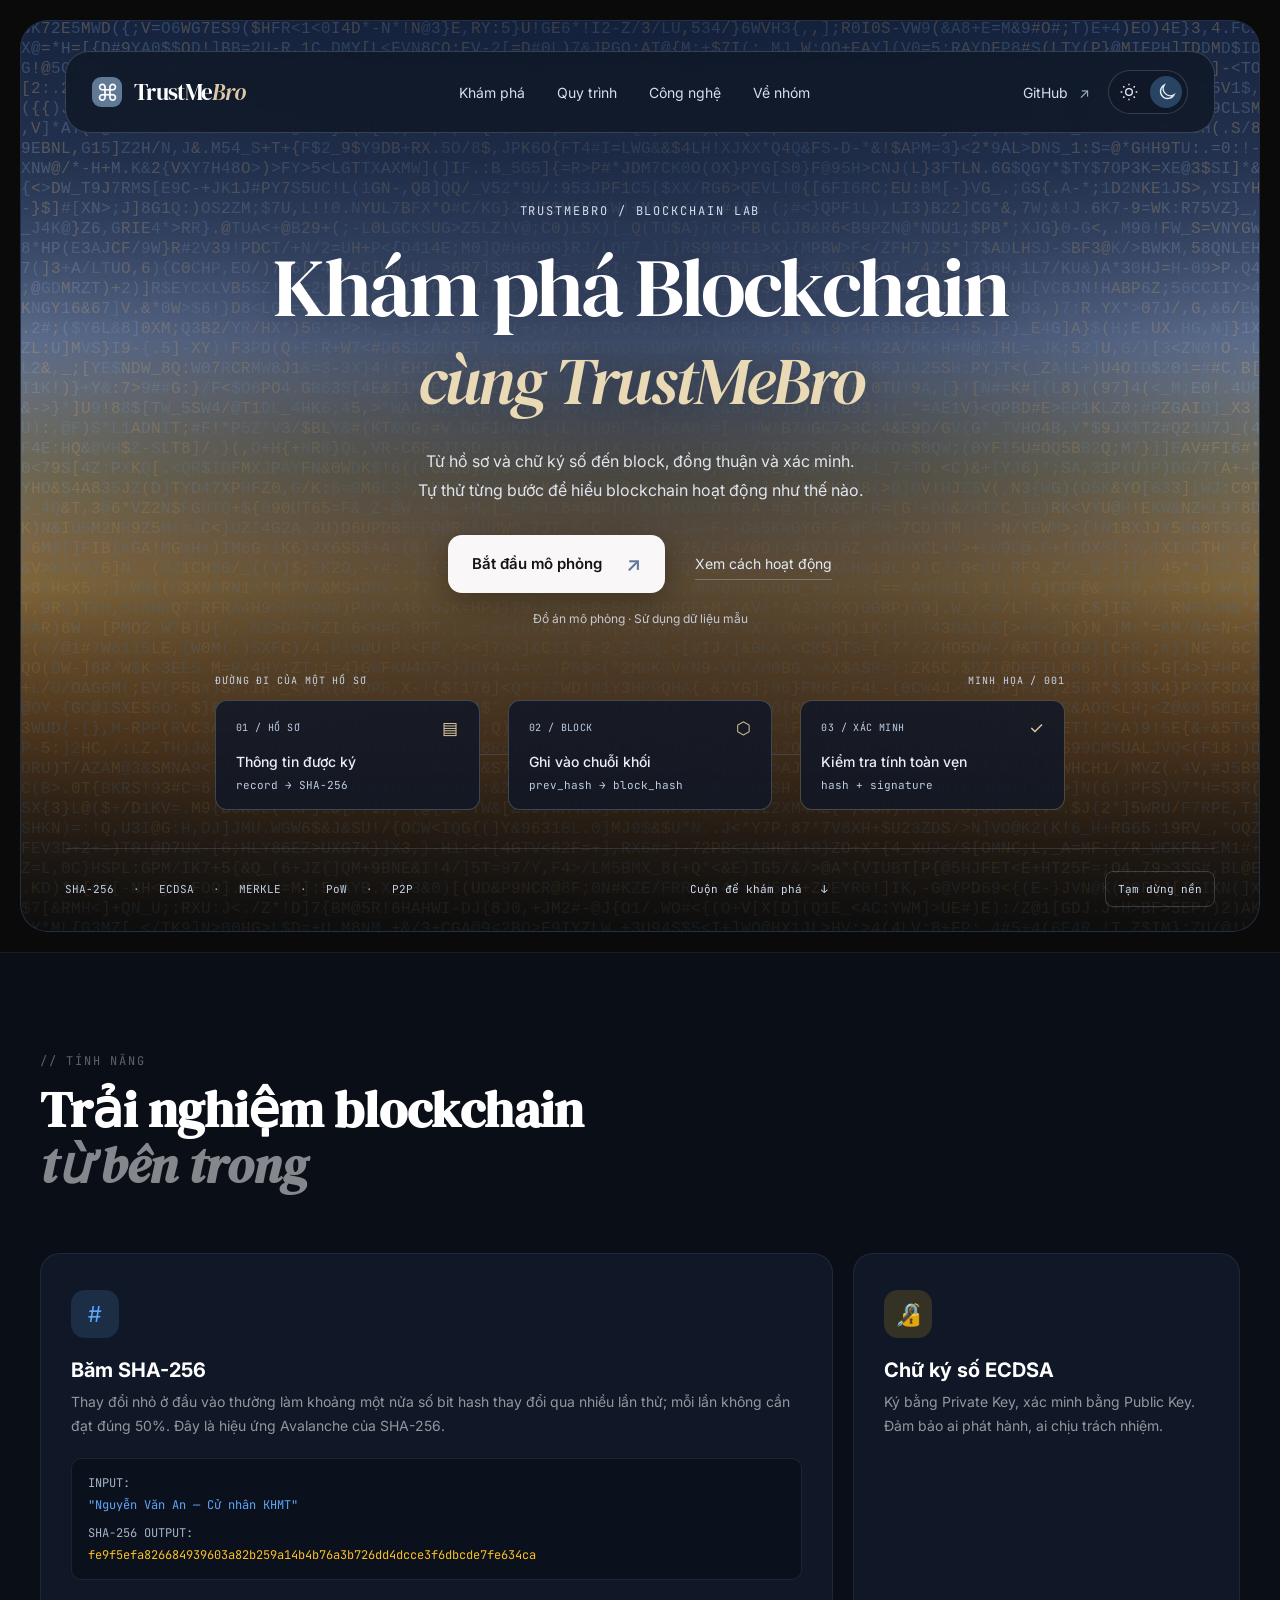
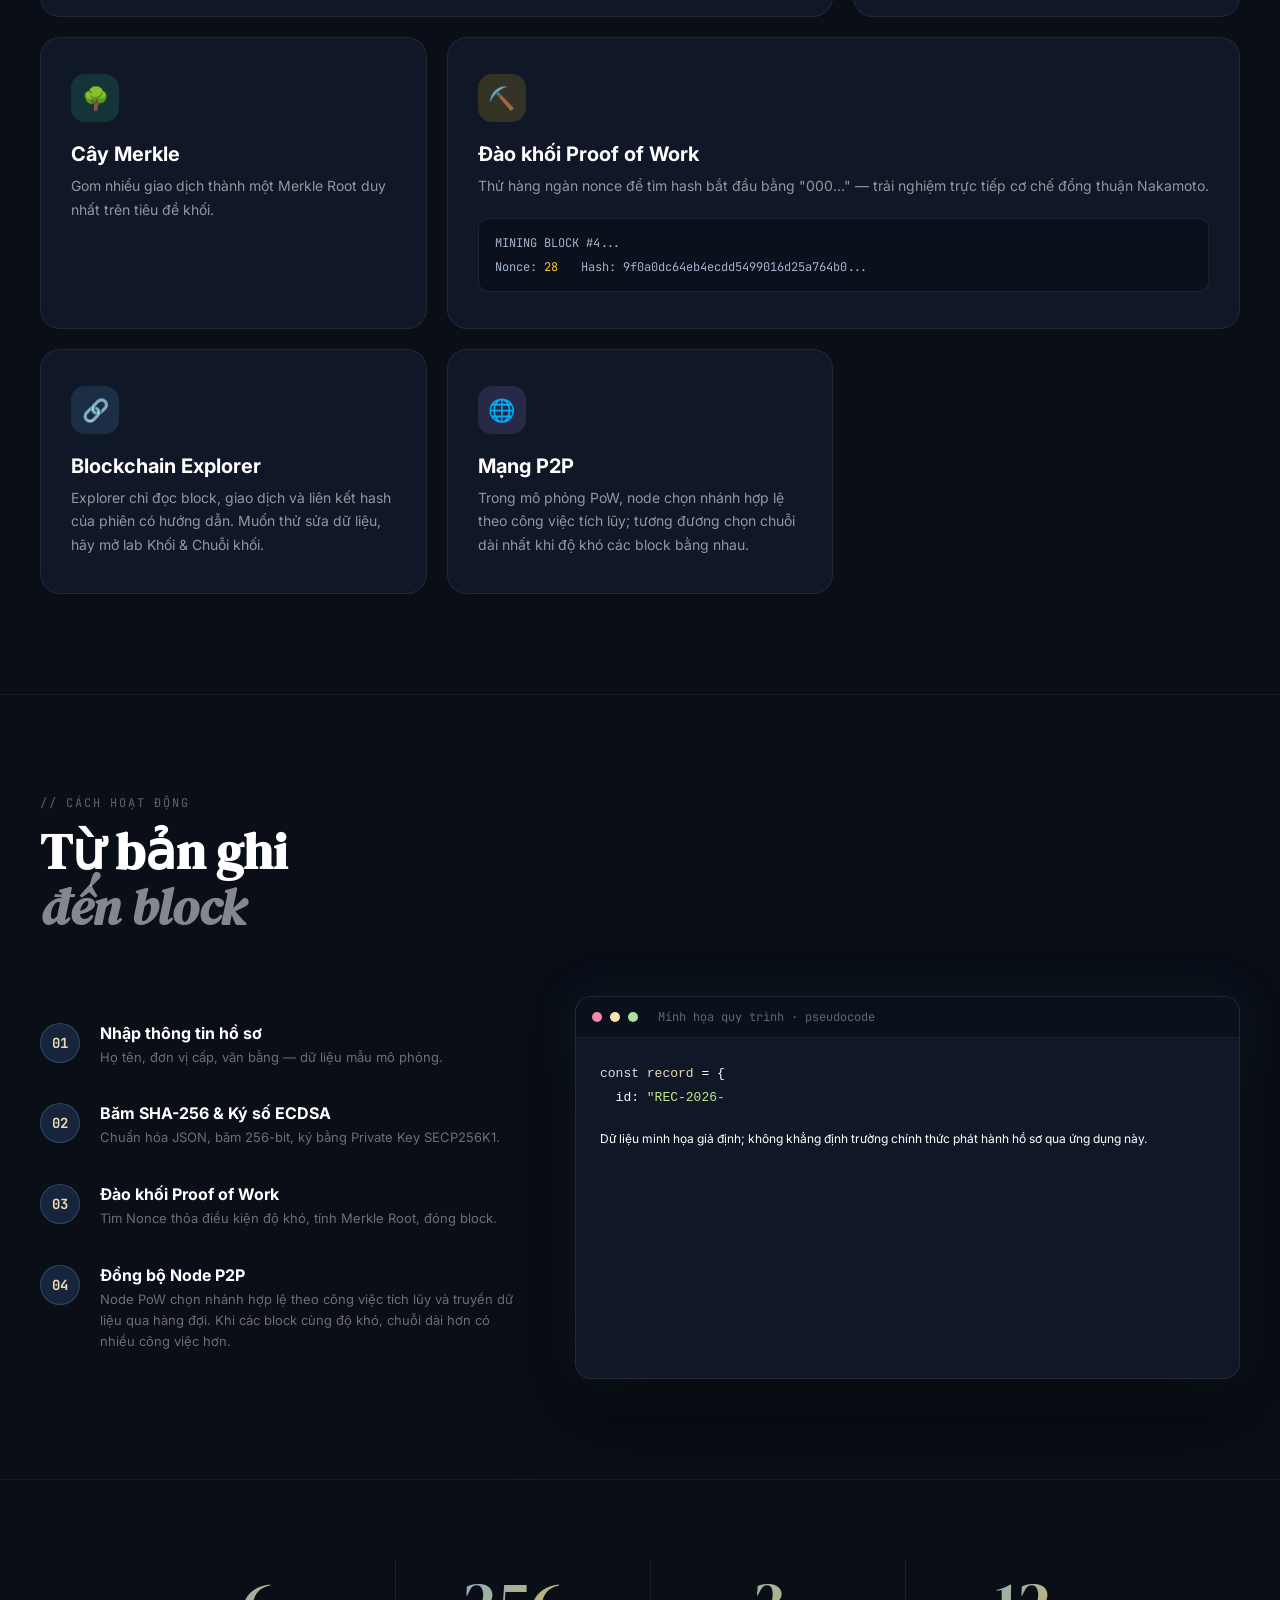
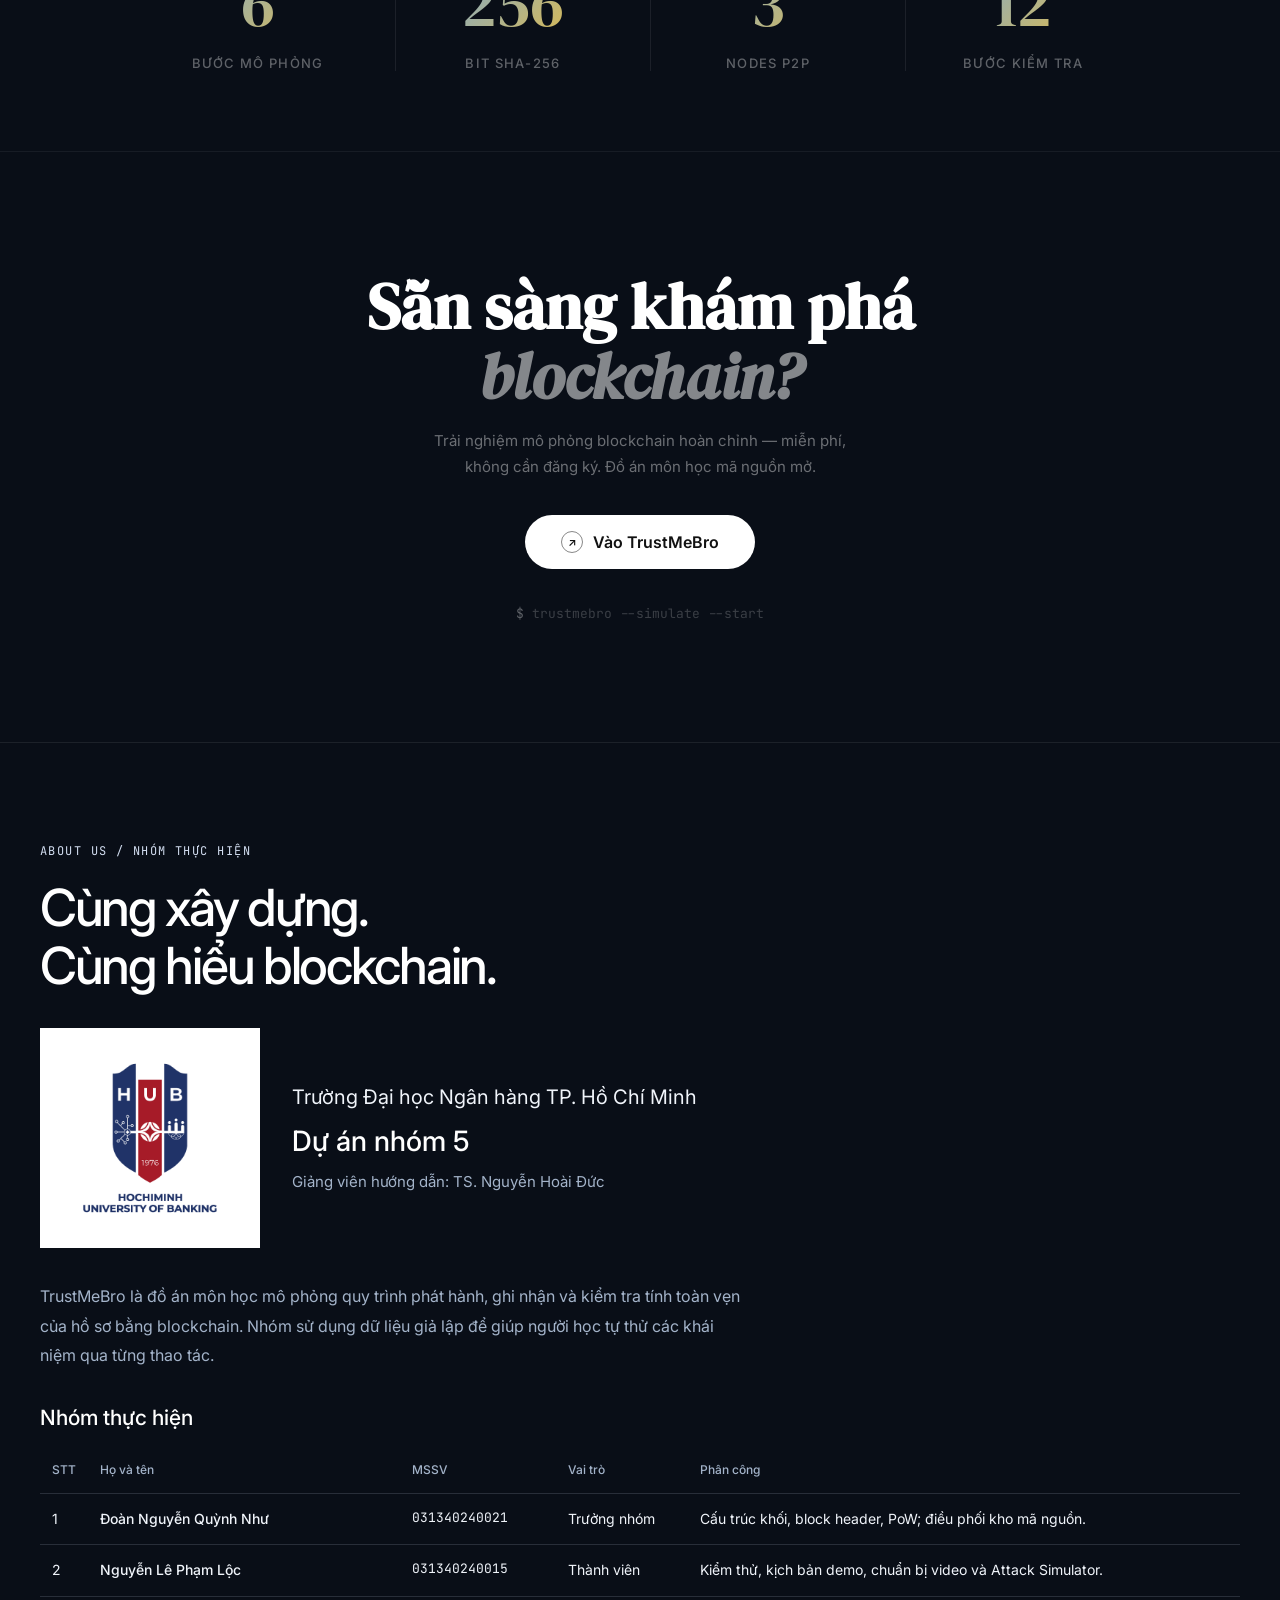
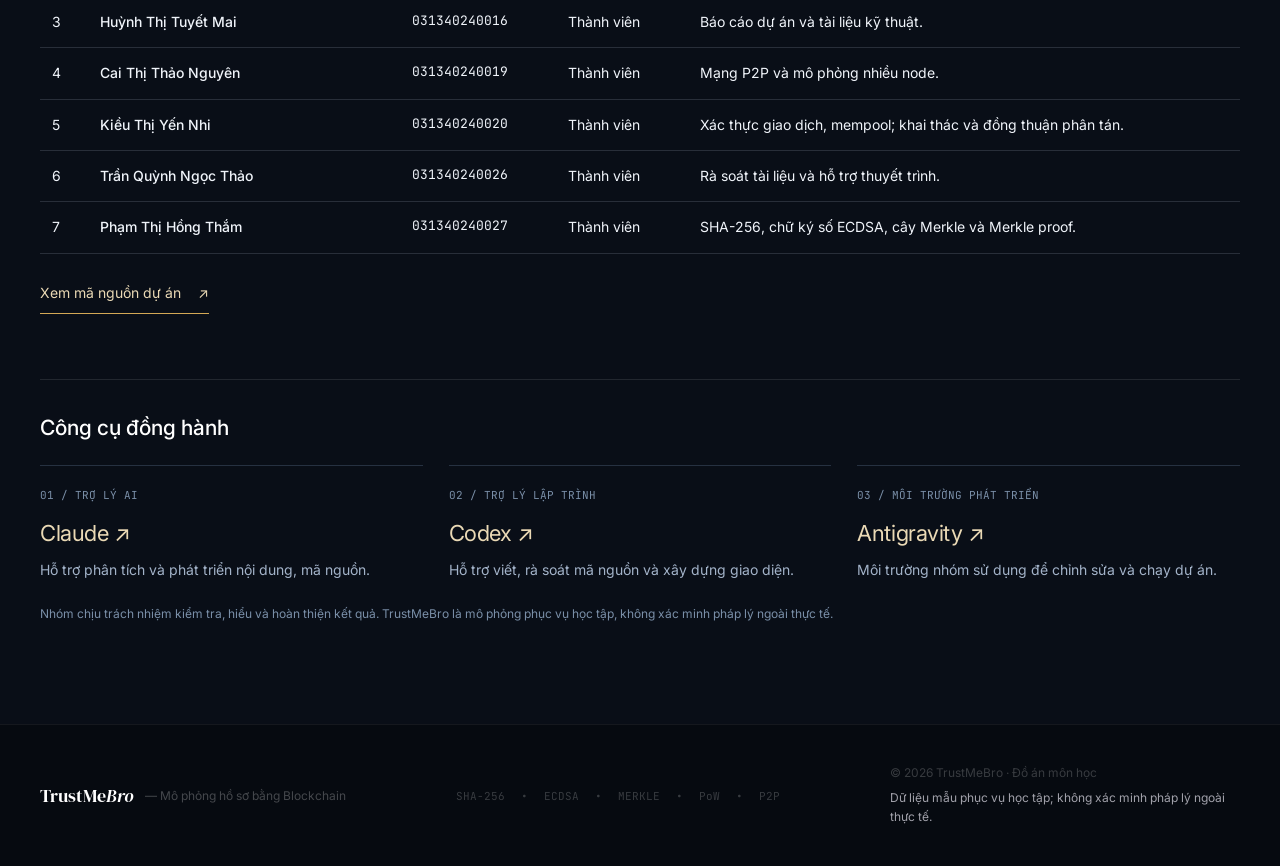
==== landing.html @ da9d363d "Merge origin/main into chatbot-work" ====
<!DOCTYPE html>
<html lang="vi" class="scroll-smooth">
<head><script>try{document.documentElement.dataset.theme=localStorage.getItem('trustmebro-theme')==='light'?'light':'dark'}catch{document.documentElement.dataset.theme='dark'}</script>
    <meta charset="UTF-8">
    <meta name="viewport" content="width=device-width, initial-scale=1.0">
    <title>TrustMeBro — Mô phỏng Blockchain Giáo dục</title>

    <!-- Google Fonts -->
    <link rel="preconnect" href="https://fonts.googleapis.com">
    <link rel="preconnect" href="https://fonts.gstatic.com" crossorigin>
    <link href="https://fonts.googleapis.com/css2?family=Inter:wght@300;400;500;600;700&family=JetBrains+Mono:wght@400;500;600;700&family=DM+Serif+Display&display=swap" rel="stylesheet">

    <style>
        * { margin: 0; padding: 0; box-sizing: border-box; }

        body {
            font-family: 'Inter', sans-serif;
            background: #0a0a0a;
            color: #fff;
            overflow-x: hidden;
        }

        /* ===== CTA BUTTONS ===== */
        .btn-primary {
            display: inline-flex;
            align-items: center;
            gap: 10px;
            background: #ffffff;
            color: #111;
            font-size: 14px;
            font-weight: 600;
            padding: 12px 24px;
            border-radius: 999px;
            text-decoration: none;
            transition: transform 160ms cubic-bezier(0.23, 1, 0.32, 1), background-color 160ms ease, box-shadow 160ms ease;
            border: none;
            cursor: pointer;
        }

        .btn-primary:hover {
            background: #faf7f8;
            transform: translateY(-2px);
            box-shadow: 0 10px 30px rgba(212, 168, 85, 0.28);
        }

        .btn-primary:active {
            transform: scale(0.97);
        }

        .btn-primary .arrow {
            width: 18px;
            height: 18px;
            border: 1.5px solid #888;
            border-radius: 50%;
            display: flex;
            align-items: center;
            justify-content: center;
            font-size: 11px;
            transition: all 0.3s;
        }

        .btn-primary:hover .arrow {
            border-color: #333;
            transform: rotate(45deg);
        }

        /* ===== DESCRIPTION TEXT ===== */
        .desc-text {
            font-family: 'Inter', sans-serif;
            font-size: 13.5px;
            line-height: 1.65;
            color: rgba(255, 255, 255, 0.7);
            max-width: 320px;
            font-weight: 400;
        }

        /* ===== SCROLL SECTIONS ===== */
        .section-below {
            opacity: 0;
            transform: translateY(50px);
            transition: all 0.8s cubic-bezier(0.16, 1, 0.3, 1);
        }

        .section-below.visible {
            opacity: 1;
            transform: translateY(0);
        }

        /* Stagger children */
        .stagger-child {
            opacity: 0;
            transform: translateY(30px);
            transition: all 0.6s cubic-bezier(0.16, 1, 0.3, 1);
        }

        .stagger-child.visible {
            opacity: 1;
            transform: translateY(0);
        }

        /* ===== FEATURE CARDS ===== */
        .feature-card {
            background: #101726;
            border: 1px solid rgba(255,255,255,0.07);
            border-radius: 20px;
            padding: 36px 30px;
            transition: border-color 200ms ease, transform 200ms cubic-bezier(0.23, 1, 0.32, 1), box-shadow 200ms ease;
        }

        .feature-card:hover {
            border-color: rgba(212, 168, 85, 0.45);
            transform: translateY(-4px);
            box-shadow: 0 20px 60px rgba(0,0,0,0.5), 0 0 35px rgba(212, 168, 85, 0.16);
        }

        .feature-icon {
            width: 48px;
            height: 48px;
            border-radius: 14px;
            display: flex;
            align-items: center;
            justify-content: center;
            font-size: 22px;
            margin-bottom: 20px;
        }

        /* Step connector */
        .step-line {
            position: absolute;
            left: 19px;
            top: 44px;
            bottom: 0;
            width: 2px;
            background: linear-gradient(180deg, rgba(255,255,255,0.15) 0%, transparent 100%);
        }

        /* Code editor */
        .code-editor {
            background: #101726; border-radius: 16px; overflow: hidden; box-shadow: 0 25px 80px rgba(0,0,0,0.5), 0 0 50px rgba(96, 121, 149, 0.15);
            border: 1px solid rgba(255,255,255,0.08);
        }

        .code-editor-bar {
            background: #0b111c;
            padding: 12px 16px;
            display: flex;
            align-items: center;
            gap: 8px;
            border-bottom: 1px solid rgba(255,255,255,0.06);
        }

        .dot { width: 10px; height: 10px; border-radius: 50%; }
        .dot-red { background: #f38ba8; }
        .dot-yellow { background: #f9e2af; }
        .dot-green { background: #a6e3a1; }

        /* Custom scrollbar */
        ::-webkit-scrollbar { width: 6px; }
        ::-webkit-scrollbar-track { background: #0a0a0a; }
        ::-webkit-scrollbar-thumb { background: #333; border-radius: 3px; }

        /* Particle */
        .particle {
            position: absolute;
            width: 3px;
            height: 3px;
            background: rgba(255,255,255,0.3);
            border-radius: 50%;
            pointer-events: none;
        }

        /* Hero redesign: centered hierarchy, restrained red atmosphere. */
        html { scroll-behavior: smooth; scroll-padding-top: 30px; }
        .landing-hero { position:relative; isolation:isolate; margin:20px; padding:30px 44px 24px; border:1px solid #ffffff0d; border-radius:28px; background:#16253c; overflow:hidden; }
        .landing-hero::before { content:"";position:absolute;inset:0;z-index:-1;background:radial-gradient(ellipse 120% 60% at 50% 40%, rgba(30, 60, 120, 0.4) 0%, transparent 70%),radial-gradient(ellipse 80% 50% at 30% 60%, rgba(180, 120, 60, 0.3) 0%, transparent 60%),radial-gradient(ellipse 80% 50% at 70% 65%, rgba(160, 100, 50, 0.25) 0%, transparent 60%),linear-gradient(180deg,#1a2a4a 0%,#2a3a5a 15%,#4a5a7a 25%,#7a8aaa 35%,#a0956a 50%,#c8a060 58%,#d4a855 62%,#b08040 70%,#906030 80%,#1a1a1a 100%); }
        .new-nav { max-width:1160px;margin:auto;display:flex;align-items:center;justify-content:space-between;gap:24px;background:#101827d9;border:1px solid #ccd9ee33;border-radius:24px;padding:18px 26px;backdrop-filter:blur(12px); }
        .wordmark { display:flex;align-items:center;gap:0;color:#fff;text-decoration:none;font-size:20px;font-weight:600;letter-spacing:-.7px;white-space:nowrap; }
        .wordmark>span:last-child { color:#dcc8a6; }
        .brand-symbol { display:grid;place-items:center;width:30px;height:30px;margin-right:12px;background:#607995;border-radius:9px;color:#fff;font-size:23px; }
        .new-nav nav { display:flex;gap:32px; }
        .new-nav nav a,.nav-source { color:#d3deee;font-size:14px;text-decoration:none;transition:color 160ms ease; }
        .new-nav a:hover { color:white; }
        .external-label { margin-left:7px;color:#a3b3c9; }
        .hero-copy { text-align:center;max-width:1000px;margin:78px auto 0; }
        .eyebrow { color:#d2ddf0;font-family:'JetBrains Mono',monospace;font-size:12px;letter-spacing:.16em;margin-bottom:26px; }
        .hero-copy h1 { font-family:'Inter',sans-serif;font-size:clamp(3rem,6.6vw,6.2rem);font-weight:500;line-height:1.11;letter-spacing:-.065em;text-wrap:balance; }
        .hero-copy h1 span { color:#ead9b5; }
        .hero-description { margin:28px auto 0;font-size:16px;line-height:1.8;color:#e0e4ed;max-width:610px;text-wrap:pretty; }
        .hero-actions { display:flex;justify-content:center;align-items:center;gap:30px;margin-top:32px; }
        .start-button { display:inline-flex;align-items:center;gap:24px;background:#faf7f8;color:#171216;padding:17px 24px;min-height:54px;border-radius:14px;text-decoration:none;font-size:15px;font-weight:600;transition:transform 160ms cubic-bezier(.23,1,.32,1),background-color 160ms ease,box-shadow 160ms ease;box-shadow:0 8px 30px rgba(0,0,0,0.3); }
        .start-button:active { transform:scale(.97); }
        .start-button:hover { background:#fff;transform:translateY(-2px);box-shadow:0 12px 35px rgba(212,168,85,0.25); }
        .start-button span { font-size:20px;color:#607995; }
        .process-link { color:#e4e9f3;font-size:14px;text-decoration:none;border-bottom:1px solid #d7e1f34d;padding:7px 0;transition:all 160ms ease; }
        .process-link:hover { color:#ffffff;border-color:#ead9b5; }
        .simulation-note { color:#c4c9d3;font-size:12px;margin-top:18px; }
        .chain-preview { max-width:850px;margin:57px auto 38px; }
        .chain-heading { display:flex;justify-content:space-between;color:#c8d4e7;font:10px 'JetBrains Mono',monospace;letter-spacing:.09em;margin-bottom:13px; }
        .chain-blocks { display:flex;align-items:center; }
        .preview-block { flex:1;min-width:0;background:#101726d9;border:1px solid #bac9df40;padding:17px 20px;border-radius:12px;transition:all 200ms cubic-bezier(.23,1,.32,1); }
        .preview-block:hover { border-color:#d4a85588;transform:translateY(-2px); }
        .block-top { display:flex;justify-content:space-between;align-items:center;color:#bdcde3;font:10px 'JetBrains Mono',monospace;letter-spacing:.04em;margin-bottom:15px; }
        .block-glyph { font:17px 'Inter',sans-serif;color:#e3cca2; }
        .preview-block strong { display:block;font-size:14px;font-weight:500;color:#ebeff6;margin-bottom:8px; }
        .preview-block code { display:block;font:11px 'JetBrains Mono',monospace;color:#bdcde3; }
        .chain-link { width:28px;height:1px;background:#60799555;flex-shrink:0; }
        .last-block { border-color:#d4ba874d; }
        .hero-bottom { display:flex;align-items:center;justify-content:space-between;gap:20px;max-width:1160px;margin:auto;padding-top:22px;border-top:1px solid #d1ddef22;font:11px 'JetBrains Mono',monospace;color:#c4d0e3; }
        .hero-bottom i { margin:0 12px;color:#c0a679;font-style:normal; }
        .hero-bottom a { color:#d4ddef;text-decoration:none;transition:color 160ms ease; }
        .hero-bottom a:hover { color:#ead9b5; }
        .hero-bottom a span { margin-left:12px; }
        a:focus-visible,button:focus-visible { outline:2px solid #d4a855;outline-offset:5px; }
        .skip-link { position:absolute;left:28px;top:-100px;z-index:100;background:white;color:black;padding:12px; }
        .skip-link:focus { top:28px; }
        .section-below,.stagger-child { opacity:1;transform:none;transition:opacity 250ms ease,transform 250ms cubic-bezier(.23,1,.32,1); }
        .feature-card { transition:border-color 180ms ease,transform 180ms ease; }
        .btn-primary { transition:background-color 160ms ease,transform 160ms ease; }
        .btn-primary:active { transform:scale(.97); }
        @media (max-width:900px) {
            .landing-hero { padding:24px;margin:12px; }
            .new-nav { padding:16px 20px; }
            .new-nav nav { gap:18px; }
            .hero-copy { margin-top:68px; }
            .hero-copy h1 { font-size:clamp(3rem,7.4vw,5rem); }
            .workflow-grid { grid-template-columns:1fr !important;gap:32px !important; }
        }
        @media (max-width:600px) {
            .landing-hero { margin:8px;padding:16px;border-radius:20px; }
            .new-nav { border-radius:16px;padding:13px;gap:12px; }
            .new-nav nav { display:none; }
            .wordmark { font-size:18px; }
            .brand-symbol { margin-right:8px; }
            .hero-copy { margin-top:58px; }
            .eyebrow { font-size:10px;letter-spacing:.1em;margin-bottom:22px; }
            .hero-copy h1 { font-size:clamp(2.4rem,10vw,3.6rem);letter-spacing:-.055em;line-height:1.16; }
            .hero-description { font-size:15px;margin-top:23px; }
            .desktop-break { display:none; }
            .hero-actions { flex-direction:column;gap:15px;margin-top:27px; }
            .start-button { width:100%;justify-content:center; }
            .chain-preview { margin:38px auto 25px; }
            .chain-heading span:last-child { display:none; }
            .chain-blocks { flex-direction:column;align-items:stretch; }
            .preview-block { padding:16px; }
            .block-top { margin-bottom:10px; }
            .chain-link { height:16px;width:1px;align-self:center; }
            .hero-bottom { justify-content:center;padding-top:19px; }
            .hero-bottom>a { display:none; }
            .hero-bottom i { margin:0 5px; }
            #features,#howtworks,#stats,#cta,footer { padding:60px 24px !important; }
            .features-grid { grid-template-columns:1fr !important; }
            .features-grid>.feature-card { grid-column:span 1 !important;padding:26px 22px; }
            #stats .section-below { grid-template-columns:repeat(2,1fr) !important;row-gap:32px !important; }
            #stats .section-below>div { border:0 !important; }
            .code-editor>div:last-child { padding:18px !important;font-size:11px !important; }
        }
        @media (prefers-reduced-motion:reduce) { html {scroll-behavior:auto;} *,*::before,*::after { animation:none !important;transition:none !important;} }
    </style>
<style>
.theme-switch{display:inline-flex;align-items:center;justify-content:center;gap:8px;min-height:40px;padding:9px 13px;border:1px solid #ccd9ee33;background:transparent;border-radius:10px;color:#d0dcee;font:12px Inter,system-ui,sans-serif;cursor:pointer;white-space:nowrap;transition:background-color 160ms ease,transform 160ms ease}.theme-switch:active{transform:scale(.97)}.nav-utilities{display:flex;align-items:center;gap:18px}.theme-switch:focus-visible{outline:2px solid #d4a855;outline-offset:4px}
html[data-theme="light"]{color-scheme:light}html[data-theme="light"] body{background:#f4f7fb;color:#20354f}html[data-theme="light"] .theme-switch{color:#20354f;border-color:#839ab450;background:#ffffffa8}
@media(max-width:700px){.nav-utilities{gap:9px}.theme-switch{padding:8px 10px;font-size:11px}}

.about-section{padding:100px 40px;background:#090e17;border-top:1px solid rgba(255,255,255,0.08)}.about-container{max-width:1200px;margin:auto}.about-eyebrow{font:12px 'JetBrains Mono',monospace;color:#d2ddf0;letter-spacing:.12em;margin-bottom:20px}.about-section h2{font:500 clamp(32px,4vw,52px)/1.12 Inter,system-ui,sans-serif;letter-spacing:-.045em;margin:0 0 26px;max-width:740px;color:#fff}.about-intro{font-size:16px;line-height:1.85;color:#a3b3c9;max-width:710px}.about-grid{display:grid;grid-template-columns:1.3fr 1fr;gap:65px;margin-top:46px}.about-section h3{font-size:21px;font-weight:500;margin:0 0 14px;color:#fff}.about-section p{margin-top:0}.about-muted{font-size:14px;line-height:1.8;color:#a3b3c9}.project-link{display:inline-flex;align-items:center;gap:17px;text-decoration:none;color:#ead9b5;border-bottom:1px solid #d4a855;padding:12px 0;font-size:14px;overflow-wrap:anywhere;transition:all 160ms ease}.project-link:hover{color:#fff;border-color:#fff}.team-placeholder{border-top:1px solid rgba(255,255,255,0.12);padding-top:22px;color:#7a8fa8;font-size:14px}.member-list{list-style:none;margin:0;padding:0}.member-list li{display:flex;align-items:center;justify-content:space-between;gap:16px;padding:15px 0;border-bottom:1px solid rgba(255,255,255,0.08);font-size:14px}.member-list a{color:#d4a855;text-underline-offset:4px;transition:color 160ms ease}.member-list a:hover{color:#fff}.tools-heading{margin-top:65px!important;padding-top:35px;border-top:1px solid rgba(255,255,255,0.1)}.tool-grid{display:grid;grid-template-columns:repeat(3,1fr);gap:26px;margin-top:25px}.tool-card{padding:22px 0;border-top:1px solid #60799555}.tool-card span{font:11px 'JetBrains Mono',monospace;color:#7a8fa8;display:block;margin-bottom:18px}.tool-card a{color:#ead9b5;text-decoration:none;font-size:22px;letter-spacing:-.02em;transition:color 160ms ease}.tool-card a:hover{color:#fff}.tool-card p{font-size:14px;color:#a3b3c9;line-height:1.7;margin:12px 0 0}.about-note{font-size:12px;color:#7a8fa8;margin-top:28px;line-height:1.7}
html[data-theme="light"] section:not(.landing-hero),html[data-theme="light"] footer{background:#f4f7fb!important;border-color:#839ab430!important}html[data-theme="light"] .feature-card{background:#fff;border-color:#839ab435}html[data-theme="light"] .feature-card:hover{box-shadow:0 15px 40px rgba(41,68,99,0.12)}html[data-theme="light"] section:not(.landing-hero) [style*="color:"]:not(.code-editor *):not(.feature-icon),html[data-theme="light"] footer [style*="color:"]{color:#465b74!important}html[data-theme="light"] section:not(.landing-hero) h2,html[data-theme="light"] section:not(.landing-hero) h3,html[data-theme="light"] section:not(.landing-hero) h4{color:#20354f!important}html[data-theme="light"] [data-count]{-webkit-text-fill-color:#294463!important;background:none!important}html[data-theme="light"] .feature-card [style*="background: #1E1E2E"]{background:#f0eaf3!important}html[data-theme="light"] .btn-primary{background:#294463;color:white}html[data-theme="light"] .btn-primary:hover{background:#35567d}html[data-theme="light"] .btn-primary .arrow{border-color:#ccd9ee;color:#fff}html[data-theme="light"] .about-eyebrow{color:#476487}html[data-theme="light"] .about-intro,html[data-theme="light"] .about-muted,html[data-theme="light"] .team-placeholder,html[data-theme="light"] .tool-card p,html[data-theme="light"] .about-note{color:#465b74}html[data-theme="light"] .project-link,html[data-theme="light"] .member-list a,html[data-theme="light"] .tool-card a{color:#876338}html[data-theme="light"] .tool-card span{color:#647b97}html[data-theme="light"] #simulation-root{background:#f4f7fb}
@media(max-width:900px){.new-nav nav{gap:15px}.nav-utilities{gap:12px}}
@media(max-width:700px){.about-section{padding:65px 24px}.about-grid{grid-template-columns:1fr;gap:35px}.tool-grid{grid-template-columns:1fr;gap:14px}.new-nav .nav-source{display:none}.about-section h2{font-size:34px}}
</style><style>
/* The small demos retain their dark surface in both themes. */
.feature-demo{color:#a3b3c9}
.feature-demo [style*="color:"]{color:inherit!important}
.feature-demo .demo-input{color:#60a5fa!important}
.feature-demo .demo-value{color:#fbbf24!important}
html[data-theme="light"] #features .feature-demo [style*="color:"]{color:#a3b3c9!important}
html[data-theme="light"] #features .feature-demo .demo-input{color:#60a5fa!important}
html[data-theme="light"] #features .feature-demo .demo-value{color:#fbbf24!important}
/* Alternative hero: retain the original editorial typography, centered hierarchy. */
.hero-copy{max-width:1100px;margin-top:70px}.hero-copy h1{font-family:'DM Serif Display',Georgia,serif;font-size:clamp(3.3rem,6.4vw,6.1rem);font-weight:400;line-height:1.08;letter-spacing:-.035em;text-wrap:balance}.hero-copy h1 span{display:inline-block;margin-top:7px;font-size:.81em;font-style:italic;color:#ead9b5}.hero-description{max-width:650px;margin-top:27px}.hero-actions{margin-top:30px}.chain-preview{margin-top:48px}.wordmark{font-family:'DM Serif Display',Georgia,serif;font-size:23px;font-weight:400}.wordmark>span:last-child{font-style:italic}.hero-copy .eyebrow{margin-bottom:24px}
html[data-theme="light"] .hero-copy h1 span{color:#876338}
@media(max-width:900px){.hero-copy{margin-top:60px}.hero-copy h1{font-size:clamp(3.2rem,7.6vw,5.3rem)}}
@media(max-width:600px){.hero-copy{margin-top:48px}.hero-copy h1{font-size:clamp(2.8rem,10.8vw,4.2rem);line-height:1.09;letter-spacing:-.025em}.hero-copy h1 span{font-size:.74em;margin-top:12px}.hero-description{font-size:15px;line-height:1.8;margin-top:23px}.chain-preview{margin-top:34px}.wordmark{font-size:20px}}
/* Original blue-to-gold landscape, with LetterGlitch behind the new hierarchy. */
.landing-hero{background:#16253c}.landing-hero::before{background:radial-gradient(ellipse 120% 60% at 50% 40%, rgba(30, 60, 120, 0.4) 0%, transparent 70%),
                radial-gradient(ellipse 80% 50% at 30% 60%, rgba(180, 120, 60, 0.3) 0%, transparent 60%),
                radial-gradient(ellipse 80% 50% at 70% 65%, rgba(160, 100, 50, 0.25) 0%, transparent 60%),
                linear-gradient(180deg, 
                    #1a2a4a 0%, 
                    #2a3a5a 15%,
                    #4a5a7a 25%,
                    #7a8aaa 35%,
                    #a0956a 50%, 
                    #c8a060 58%,
                    #d4a855 62%,
                    #b08040 70%, 
                    #906030 80%, 
                    #1a1a1a 100%
                );z-index:-1}.landing-hero::after{content:"";position:absolute;inset:0;z-index:0;pointer-events:none;background:linear-gradient(180deg,rgba(8,14,27,.23),rgba(10,10,10,.13) 40%,rgba(10,10,10,.78) 100%)}
.letter-glitch{position:absolute;inset:0;z-index:0;overflow:hidden;pointer-events:none;opacity:.36}.letter-glitch canvas{display:block;width:100%;height:100%}.glitch-center-vignette{position:absolute;inset:0;background:radial-gradient(ellipse at 50% 40%,rgba(8,14,25,.83) 0%,rgba(8,14,25,.45) 36%,transparent 75%)}
.new-nav,.hero-copy,.chain-preview,.hero-bottom{position:relative;z-index:1}.new-nav{background:#101827d9;border-color:#ccd9ee33;backdrop-filter:blur(12px)}.new-nav nav a,.nav-source{color:#d3deee}.new-nav nav a:hover,.nav-source:hover{color:#ffffff}.wordmark>span:last-child{color:#dcc8a6}.brand-symbol{background:#607995}.hero-copy .eyebrow{color:#d2ddf0}.hero-copy h1{color:#fff;text-shadow:0 2px 24px #11182735}.hero-copy h1 span{color:#ead9b5}.hero-description{color:#e0e4ed}.simulation-note{color:#c4c9d3}.process-link{color:#e4e9f3;border-bottom:1px solid #d7e1f34d;transition:all 160ms ease}.process-link:hover{color:#ffffff;border-color:#ead9b5}.chain-heading{color:#c8d4e7}.preview-block{background:#101726d9;border-color:#bac9df40;transition:all 200ms cubic-bezier(.23,1,.32,1)}.preview-block:hover{border-color:#d4a85588;transform:translateY(-2px)}.preview-block strong{color:#ebeff6}.preview-block code,.block-top{color:#bdcde3}.block-glyph{color:#e3cca2}.last-block{border-color:#d4ba874d}.hero-bottom{color:#c4d0e3;border-color:#d1ddef22;flex-wrap:wrap}.hero-bottom a{color:#d4ddef;transition:color 160ms ease}.hero-bottom a:hover{color:#ead9b5}.hero-bottom i{color:#c0a679}.glitch-toggle{font:11px 'JetBrains Mono',monospace;background:transparent;border:1px solid #d2dcee33;border-radius:8px;color:#d0dcee;padding:8px 12px;min-height:36px;cursor:pointer;transition:all 160ms ease}.glitch-toggle:hover{border-color:#ead9b5;color:#ffffff;background:rgba(212,168,85,0.1)}.glitch-toggle:disabled{opacity:.7;cursor:default}.glitch-toggle:focus-visible{outline:2px solid #e4d1a6;outline-offset:4px}
.start-button{display:inline-flex;align-items:center;gap:24px;background:#faf7f8;color:#171216;padding:17px 24px;min-height:54px;border-radius:14px;text-decoration:none;font-size:15px;font-weight:600;transition:transform 160ms cubic-bezier(.23,1,.32,1),background-color 160ms ease,box-shadow 160ms ease;box-shadow:0 8px 30px rgba(0,0,0,0.3)}.start-button:active{transform:scale(.97)}.start-button:hover{background:#fff;transform:translateY(-2px);box-shadow:0 12px 35px rgba(212,168,85,0.25)}.start-button span{font-size:20px;color:#607995}
html[data-theme="light"] .landing-hero{background:#e3eaf3}html[data-theme="light"] .landing-hero::before{background:linear-gradient(180deg,#bfcee5 0%,#d6e0ee 28%,#e5d6b8 58%,#e8c587 75%,#f6f5f7 100%)}html[data-theme="light"] .landing-hero::after{background:linear-gradient(180deg,#ffffff18,#ffffff20 45%,#f6f5f780)}html[data-theme="light"] .letter-glitch{opacity:.28}html[data-theme="light"] .glitch-center-vignette{background:radial-gradient(ellipse at 50% 40%,rgba(231,235,243,.91) 0%,rgba(235,235,234,.52) 36%,transparent 75%)}html[data-theme="light"] .new-nav{background:#f9fbfde0;border-color:#839ab442}html[data-theme="light"] .wordmark>span:last-child{color:#7c6040}html[data-theme="light"] .hero-copy .eyebrow{color:#476487}html[data-theme="light"] .hero-copy h1{color:#20354f;text-shadow:none}html[data-theme="light"] .hero-copy h1 span{color:#876338}html[data-theme="light"] .hero-description{color:#465b74}html[data-theme="light"] .simulation-note{color:#576c85}html[data-theme="light"] .process-link{color:#435c7b;border-color:#6b7f9540}html[data-theme="light"] .start-button{background:#294463;color:white;box-shadow:0 8px 24px rgba(41,68,99,0.25)}html[data-theme="light"] .start-button:hover{background:#35567d;box-shadow:0 12px 30px rgba(41,68,99,0.35)}html[data-theme="light"] .start-button span{color:#e1ebf7}html[data-theme="light"] .chain-heading{color:#546883}html[data-theme="light"] .preview-block{background:#f8fbfce6;border-color:#7990af40}html[data-theme="light"] .preview-block strong{color:#33475f}html[data-theme="light"] .preview-block code,html[data-theme="light"] .block-top{color:#5a7090}html[data-theme="light"] .block-glyph{color:#8b6840}html[data-theme="light"] .hero-bottom,html[data-theme="light"] .hero-bottom a{color:#54677f;border-color:#7f90a536}html[data-theme="light"] .glitch-toggle{color:#425d7f;border-color:#7d90ae4d;background:#ffffff6b}
@media(max-width:600px){.hero-bottom{gap:14px}.hero-bottom>a{display:none}.letter-glitch{opacity:.25}.glitch-toggle{font-size:10px}.hero-copy h1{font-size:clamp(2.8rem,10.8vw,4.2rem)}}
.about-section{--about-text:#f0f4fa;--about-secondary:#a3b3c9;--about-rule:#ccd9ee28}
.about-project{display:grid;grid-template-columns:220px minmax(0,1fr);align-items:center;gap:32px;margin:34px 0}
.about-project-logo{display:block;width:220px;height:auto;max-width:100%;background:#fff}
.about-project-text .about-university{font-size:20px;line-height:1.5;color:var(--about-text);margin:0 0 12px}
.about-project-text h3{font-size:28px;margin:0 0 12px}.about-supervisor{font-size:15px;color:var(--about-secondary);line-height:1.6;margin:0}
.about-section .members-heading{margin:34px 0 16px}
.team-table{width:100%;table-layout:fixed;border-collapse:collapse;color:var(--about-text);font-size:14px;line-height:1.6}
.team-table col:nth-child(1){width:48px}.team-table col:nth-child(2){width:26%}.team-table col:nth-child(3){width:156px}.team-table col:nth-child(4){width:132px}
.team-table th,.team-table td{padding:14px 12px;text-align:left;vertical-align:top;border-bottom:1px solid var(--about-rule);overflow-wrap:anywhere}
.team-table thead th{color:var(--about-secondary);font-size:12px;font-weight:500}.team-table tbody th{font-weight:500}
.team-table .student-id{white-space:nowrap;font-family:'JetBrains Mono',monospace;font-size:13px;font-variant-numeric:tabular-nums}
.member-label{display:none}.about-section .member-repository{margin:18px 0 0}
html[data-theme="light"] .about-section{--about-text:#20354f;--about-secondary:#465b74;--about-rule:#839ab430}
@media(max-width:800px){
 .about-project{grid-template-columns:1fr;gap:20px}.about-project-logo{width:220px}
 .team-table,.team-table tbody{display:block;width:100%}.team-table colgroup{display:none}
 .team-table thead{position:absolute;width:1px;height:1px;overflow:hidden;clip-path:inset(50%);white-space:nowrap}
 .team-table tbody tr{display:block;padding:14px 0;border-bottom:1px solid var(--about-rule)}
 .team-table tbody th,.team-table tbody td{display:grid;grid-template-columns:80px minmax(0,1fr);gap:12px;padding:4px 0;border:0}
 .member-label{display:block;color:var(--about-secondary);font-weight:400;font-size:12px}
}
</style><link rel="stylesheet" href="/ui/theme-toggle.css">
</head>
<body>

    <a class="skip-link" href="#features">Bỏ qua phần giới thiệu</a>
    <section class="landing-hero" id="top" aria-labelledby="hero-title">
<div class="letter-glitch" id="letter-glitch" aria-hidden="true"><canvas id="letter-glitch-canvas"></canvas><div class="glitch-center-vignette"></div></div>
        <header class="new-nav">
            <a class="wordmark" href="#top" aria-label="TrustMeBro — Trang chủ"><span class="brand-symbol" aria-hidden="true">⌘</span>TrustMe<span>Bro</span></a>
            <nav aria-label="Điều hướng chính"><a href="#features">Khám phá</a><a href="#howtworks">Quy trình</a><a href="#stats">Công nghệ</a><a href="#about">Về nhóm</a></nav>
            <div class="nav-utilities"><a class="nav-source" href="https://github.com/nhudoannana/TRUSTMEBRO-blockchain" target="_blank" rel="noopener noreferrer">GitHub <span class="external-label" aria-hidden="true">↗</span></a><button class="theme-switch theme-toggle" id="theme-toggle" aria-pressed="false" type="button" aria-label="Chế độ sáng"><svg viewBox="0 0 24 24" aria-hidden="true" focusable="false"><circle cx="12" cy="12" r="4"/><path d="M12 2v2m0 16v2M2 12h2m16 0h2M5 5l1.5 1.5m11 11L19 19M5 19l1.5-1.5m11-11L19 5"/></svg><svg viewBox="0 0 24 24" aria-hidden="true" focusable="false"><path d="M20.3 15.4A8.6 8.6 0 0 1 8.6 3.7a8.6 8.6 0 1 0 11.7 11.7Z"/></svg></button></div>
        </header>
        <main class="hero-copy">
            <p class="eyebrow">TRUSTMEBRO / BLOCKCHAIN LAB</p>
            <h1 id="hero-title">Khám phá Blockchain<br><span>cùng TrustMeBro</span></h1>
            <p class="hero-description">Từ hồ sơ và chữ ký số đến block, đồng thuận và xác minh.<br>Tự thử từng bước để hiểu blockchain hoạt động như thế nào.</p>
            <div class="hero-actions"><a href="/ui/modes.html" class="start-button">Bắt đầu mô phỏng <span aria-hidden="true">↗</span></a><a href="#howtworks" class="process-link">Xem cách hoạt động</a></div>
            <p class="simulation-note">Đồ án mô phỏng · Sử dụng dữ liệu mẫu</p>
        </main>
        <div class="chain-preview" aria-label="Minh họa ba khối liên kết bằng giá trị băm">
            <div class="chain-heading"><span>ĐƯỜNG ĐI CỦA MỘT HỒ SƠ</span><span>MINH HỌA / 001</span></div>
            <div class="chain-blocks"><div class="preview-block"><div class="block-top"><span>01 / HỒ SƠ</span><span class="block-glyph" aria-hidden="true">▤</span></div><strong>Thông tin được ký</strong><code>record → SHA-256</code></div><span class="chain-link" aria-hidden="true"></span><div class="preview-block"><div class="block-top"><span>02 / BLOCK</span><span class="block-glyph" aria-hidden="true">⬡</span></div><strong>Ghi vào chuỗi khối</strong><code>prev_hash → block_hash</code></div><span class="chain-link" aria-hidden="true"></span><div class="preview-block last-block"><div class="block-top"><span>03 / XÁC MINH</span><span class="block-glyph" aria-hidden="true">✓</span></div><strong>Kiểm tra tính toàn vẹn</strong><code>hash + signature</code></div></div>
        </div>
        <div class="hero-bottom"><span>SHA-256 <i>·</i> ECDSA <i>·</i> MERKLE <i>·</i> PoW <i>·</i> P2P</span><a href="#features">Cuộn để khám phá <span aria-hidden="true">↓</span></a><button type="button" class="glitch-toggle" id="glitch-toggle" aria-pressed="true">Tạm dừng nền</button></div>
    </section>

    <!-- ===== SECTION: FEATURES ===== -->
    <section id="features" style="background: #090e17; padding: 100px 40px; border-top: 1px solid rgba(255,255,255,0.06);">
        <div style="max-width: 1200px; margin: 0 auto;">
            <div class="section-below">
                <p style="font-family: 'JetBrains Mono', monospace; font-size: 12px; color: rgba(255,255,255,0.35); text-transform: uppercase; letter-spacing: 0.15em; margin-bottom: 12px;">// Tính năng</p>
                <h2 style="font-family: 'DM Serif Display', serif; font-size: clamp(2rem, 4vw, 3.5rem); line-height: 1.1; color: #fff; margin-bottom: 60px;">
                    Trải nghiệm blockchain<br>
                    <span style="font-style: italic; color: rgba(255,255,255,0.5);">từ bên trong</span>
                </h2>
            </div>

            <div class="features-grid" style="display: grid; grid-template-columns: repeat(3, 1fr); gap: 20px;">
                <!-- Card 1: SHA-256 -->
                <div class="feature-card stagger-child" style="grid-column: span 2;">
                    <div class="feature-icon" style="background: rgba(96, 165, 250, 0.15); color: #60a5fa;">#</div>
                    <h3 style="font-size: 20px; font-weight: 700; margin-bottom: 8px;">Băm SHA-256</h3>
                    <p style="font-size: 14px; color: rgba(255,255,255,0.55); line-height: 1.7;">Thay đổi nhỏ ở đầu vào thường làm khoảng một nửa số bit hash thay đổi qua nhiều lần thử; mỗi lần không cần đạt đúng 50%. Đây là hiệu ứng Avalanche của SHA-256.</p>
                    <!-- Mini hash demo -->
                    <div class="feature-demo" style="margin-top: 20px; background: #0b111c; border: 1px solid rgba(255,255,255,0.08); border-radius: 10px; padding: 16px; font-family: 'JetBrains Mono', monospace; font-size: 12px;">
                        <div style="color: rgba(255,255,255,0.35); margin-bottom: 6px;">INPUT:</div>
                        <div class="demo-input" style="color: #60a5fa; margin-bottom: 12px;">"Nguyễn Văn An — Cử nhân KHMT"</div>
                        <div style="color: rgba(255,255,255,0.35); margin-bottom: 6px;">SHA-256 OUTPUT:</div>
                        <div class="demo-value" style="color: #fbbf24; word-break: break-all;" id="hashDemo">e3b0c44298fc1c14...loading</div>
                    </div>
                </div>

                <!-- Card 2: ECDSA -->
                <div class="feature-card stagger-child">
                    <div class="feature-icon" style="background: rgba(251, 191, 36, 0.15); color: #fbbf24;">🔏</div>
                    <h3 style="font-size: 20px; font-weight: 700; margin-bottom: 8px;">Chữ ký số ECDSA</h3>
                    <p style="font-size: 14px; color: rgba(255,255,255,0.55); line-height: 1.7;">Ký bằng Private Key, xác minh bằng Public Key. Đảm bảo ai phát hành, ai chịu trách nhiệm.</p>
                </div>

                <!-- Card 3: Merkle -->
                <div class="feature-card stagger-child">
                    <div class="feature-icon" style="background: rgba(52, 211, 153, 0.15); color: #34d399;">🌳</div>
                    <h3 style="font-size: 20px; font-weight: 700; margin-bottom: 8px;">Cây Merkle</h3>
                    <p style="font-size: 14px; color: rgba(255,255,255,0.55); line-height: 1.7;">Gom nhiều giao dịch thành một Merkle Root duy nhất trên tiêu đề khối.</p>
                </div>

                <!-- Card 4: PoW -->
                <div class="feature-card stagger-child" style="grid-column: span 2;">
                    <div class="feature-icon" style="background: rgba(251, 191, 36, 0.15); color: #fbbf24;">⛏️</div>
                    <h3 style="font-size: 20px; font-weight: 700; margin-bottom: 8px;">Đào khối Proof of Work</h3>
                    <p style="font-size: 14px; color: rgba(255,255,255,0.55); line-height: 1.7;">Thử hàng ngàn nonce để tìm hash bắt đầu bằng "000..." — trải nghiệm trực tiếp cơ chế đồng thuận Nakamoto.</p>
                    <!-- Mini mining animation -->
                    <div class="feature-demo" style="margin-top: 20px; background: #0b111c; border: 1px solid rgba(255,255,255,0.08); border-radius: 10px; padding: 16px; font-family: 'JetBrains Mono', monospace; font-size: 12px;">
                        <div style="color: rgba(255,255,255,0.35);">MINING BLOCK #4...</div>
                        <div style="margin-top: 8px;">
                            <span style="color: rgba(255,255,255,0.45);">Nonce: </span>
                            <span class="demo-value" style="color: #fbbf24;" id="miningNonce">0</span>
                            <span style="color: rgba(255,255,255,0.3); margin-left: 16px;">Hash: </span>
                            <span style="color: rgba(255,255,255,0.45);" id="miningHash">calculating...</span>
                        </div>
                    </div>
                </div>

                <!-- Card 5: Explorer -->
                <div class="feature-card stagger-child">
                    <div class="feature-icon" style="background: rgba(96, 165, 250, 0.15); color: #60a5fa;">🔗</div>
                    <h3 style="font-size: 20px; font-weight: 700; margin-bottom: 8px;">Blockchain Explorer</h3>
                    <p style="font-size: 14px; color: rgba(255,255,255,0.55); line-height: 1.7;">Explorer chỉ đọc block, giao dịch và liên kết hash của phiên có hướng dẫn. Muốn thử sửa dữ liệu, hãy mở lab Khối &amp; Chuỗi khối.</p>
                </div>

                <!-- Card 6: P2P -->
                <div class="feature-card stagger-child">
                    <div class="feature-icon" style="background: rgba(167, 139, 250, 0.15); color: #a78bfa;">🌐</div>
                    <h3 style="font-size: 20px; font-weight: 700; margin-bottom: 8px;">Mạng P2P</h3>
                    <p style="font-size: 14px; color: rgba(255,255,255,0.55); line-height: 1.7;">Trong mô phỏng PoW, node chọn nhánh hợp lệ theo công việc tích lũy; tương đương chọn chuỗi dài nhất khi độ khó các block bằng nhau.</p>
                </div>
            </div>
        </div>
    </section>


    <!-- ===== SECTION: HOW IT WORKS ===== -->
    <section id="howtworks" style="background: #090e17; padding: 100px 40px; border-top: 1px solid rgba(255,255,255,0.06);">
        <div style="max-width: 1200px; margin: 0 auto;">
            <div class="section-below">
                <p style="font-family: 'JetBrains Mono', monospace; font-size: 12px; color: rgba(255,255,255,0.35); text-transform: uppercase; letter-spacing: 0.15em; margin-bottom: 12px;">// Cách hoạt động</p>
                <h2 style="font-family: 'DM Serif Display', serif; font-size: clamp(2rem, 4vw, 3.5rem); line-height: 1.1; color: #fff; margin-bottom: 60px;">
                    Từ bản ghi<br>
                    <span style="font-style: italic; color: rgba(255,255,255,0.5);">đến block</span>
                </h2>
            </div>

            <div class="workflow-grid" style="display: grid; grid-template-columns: 1fr 1.4fr; gap: 60px; align-items: center;">
                <!-- Left: Steps -->
                <div class="section-below">
                    <div style="position: relative;">
                        <!-- Step 1 -->
                        <div style="display: flex; gap: 20px; margin-bottom: 36px; position: relative;">
                            <div style="width: 40px; height: 40px; border-radius: 50%; background: #16253c; border: 1px solid #60799566; display: flex; align-items: center; justify-content: center; font-family: 'JetBrains Mono'; font-size: 14px; font-weight: 700; color: #ead9b5; flex-shrink: 0;">01</div>
                            <div>
                                <h4 style="font-weight: 700; font-size: 16px; margin-bottom: 4px;">Nhập thông tin hồ sơ</h4>
                                <p style="font-size: 13px; color: rgba(255,255,255,0.4); line-height: 1.6;">Họ tên, đơn vị cấp, văn bằng — dữ liệu mẫu mô phỏng.</p>
                            </div>
                        </div>
                        <!-- Step 2 -->
                        <div style="display: flex; gap: 20px; margin-bottom: 36px;">
                            <div style="width: 40px; height: 40px; border-radius: 50%; background: #16253c; border: 1px solid #60799566; display: flex; align-items: center; justify-content: center; font-family: 'JetBrains Mono'; font-size: 14px; font-weight: 700; color: #ead9b5; flex-shrink: 0;">02</div>
                            <div>
                                <h4 style="font-weight: 700; font-size: 16px; margin-bottom: 4px;">Băm SHA-256 & Ký số ECDSA</h4>
                                <p style="font-size: 13px; color: rgba(255,255,255,0.4); line-height: 1.6;">Chuẩn hóa JSON, băm 256-bit, ký bằng Private Key SECP256K1.</p>
                            </div>
                        </div>
                        <!-- Step 3 -->
                        <div style="display: flex; gap: 20px; margin-bottom: 36px;">
                            <div style="width: 40px; height: 40px; border-radius: 50%; background: #16253c; border: 1px solid #60799566; display: flex; align-items: center; justify-content: center; font-family: 'JetBrains Mono'; font-size: 14px; font-weight: 700; color: #ead9b5; flex-shrink: 0;">03</div>
                            <div>
                                <h4 style="font-weight: 700; font-size: 16px; margin-bottom: 4px;">Đào khối Proof of Work</h4>
                                <p style="font-size: 13px; color: rgba(255,255,255,0.4); line-height: 1.6;">Tìm Nonce thỏa điều kiện độ khó, tính Merkle Root, đóng block.</p>
                            </div>
                        </div>
                        <!-- Step 4 -->
                        <div style="display: flex; gap: 20px;">
                            <div style="width: 40px; height: 40px; border-radius: 50%; background: #16253c; border: 1px solid #60799566; display: flex; align-items: center; justify-content: center; font-family: 'JetBrains Mono'; font-size: 14px; font-weight: 700; color: #ead9b5; flex-shrink: 0;">04</div>
                            <div>
                                <h4 style="font-weight: 700; font-size: 16px; margin-bottom: 4px;">Đồng bộ Node P2P</h4>
                                <p style="font-size: 13px; color: rgba(255,255,255,0.4); line-height: 1.6;">Node PoW chọn nhánh hợp lệ theo công việc tích lũy và truyền dữ liệu qua hàng đợi. Khi các block cùng độ khó, chuỗi dài hơn có nhiều công việc hơn.</p>
                            </div>
                        </div>
                    </div>
                </div>

                <!-- Right: Code Editor -->
                <div class="section-below code-editor">
                    <div class="code-editor-bar">
                        <div class="dot dot-red"></div>
                        <div class="dot dot-yellow"></div>
                        <div class="dot dot-green"></div>
                        <span style="font-family: 'JetBrains Mono'; font-size: 12px; color: rgba(255,255,255,0.35); margin-left: 12px;">Minh họa quy trình · pseudocode</span>
                    </div>
                    <div style="padding: 24px; font-family: 'JetBrains Mono', monospace; font-size: 13px; line-height: 1.9; min-height: 340px;">
                        <pre id="codeTyping" style="margin: 0; white-space: pre-wrap; color: rgba(255,255,255,0.5);"></pre>
                        <p style="font-family: Inter, sans-serif; font-size: 12px; line-height: 1.6; margin: 18px 0 0;">Dữ liệu minh họa giả định; không khẳng định trường chính thức phát hành hồ sơ qua ứng dụng này.</p>
                    </div>
                </div>
            </div>
        </div>
    </section>


    <!-- ===== SECTION: STATS ===== -->
    <section id="stats" style="background: #090e17; padding: 80px 40px; border-top: 1px solid rgba(255,255,255,0.06);">
        <div style="max-width: 1000px; margin: 0 auto;">
            <div class="section-below" style="display: grid; grid-template-columns: repeat(4, 1fr); gap: 20px; text-align: center;">
                <div>
                    <div style="font-family: 'DM Serif Display', serif; font-size: clamp(2.5rem, 5vw, 4rem); background: linear-gradient(135deg, #60a5fa, #fbbf24); -webkit-background-clip: text; -webkit-text-fill-color: transparent;" data-count="6">0</div>
                    <div style="font-size: 13px; color: rgba(255,255,255,0.35); text-transform: uppercase; letter-spacing: 0.1em; margin-top: 8px; font-weight: 500;">Bước mô phỏng</div>
                </div>
                <div style="border-left: 1px solid rgba(255,255,255,0.08);">
                    <div style="font-family: 'DM Serif Display', serif; font-size: clamp(2.5rem, 5vw, 4rem); background: linear-gradient(135deg, #60a5fa, #fbbf24); -webkit-background-clip: text; -webkit-text-fill-color: transparent;" data-count="256">0</div>
                    <div style="font-size: 13px; color: rgba(255,255,255,0.35); text-transform: uppercase; letter-spacing: 0.1em; margin-top: 8px; font-weight: 500;">Bit SHA-256</div>
                </div>
                <div style="border-left: 1px solid rgba(255,255,255,0.08);">
                    <div style="font-family: 'DM Serif Display', serif; font-size: clamp(2.5rem, 5vw, 4rem); background: linear-gradient(135deg, #60a5fa, #fbbf24); -webkit-background-clip: text; -webkit-text-fill-color: transparent;" data-count="3">0</div>
                    <div style="font-size: 13px; color: rgba(255,255,255,0.35); text-transform: uppercase; letter-spacing: 0.1em; margin-top: 8px; font-weight: 500;">Nodes P2P</div>
                </div>
                <div style="border-left: 1px solid rgba(255,255,255,0.08);">
                    <div style="font-family: 'DM Serif Display', serif; font-size: clamp(2.5rem, 5vw, 4rem); background: linear-gradient(135deg, #60a5fa, #fbbf24); -webkit-background-clip: text; -webkit-text-fill-color: transparent;" data-count="12">0</div>
                    <div style="font-size: 13px; color: rgba(255,255,255,0.35); text-transform: uppercase; letter-spacing: 0.1em; margin-top: 8px; font-weight: 500;">Bước kiểm tra</div>
                </div>
            </div>
        </div>
    </section>


    <!-- ===== CTA SECTION ===== -->
    <section id="cta" style="position: relative; background: #090e17; padding: 120px 40px; border-top: 1px solid rgba(255,255,255,0.06); text-align: center; overflow: hidden;">
        <!-- Floating particles -->
        <div id="ctaParticles" style="position: absolute; inset: 0; pointer-events: none;"></div>

        <div class="section-below" style="position: relative; z-index: 2;">
            <h2 style="font-family: 'DM Serif Display', serif; font-size: clamp(2.5rem, 5vw, 4rem); line-height: 1.1; color: #fff; margin-bottom: 16px;">
                Sẵn sàng khám phá<br>
                <span style="font-style: italic; color: rgba(255,255,255,0.5);">blockchain?</span>
            </h2>
            <p style="font-size: 15px; color: rgba(255,255,255,0.4); max-width: 440px; margin: 0 auto 36px; line-height: 1.7;">
                Trải nghiệm mô phỏng blockchain hoàn chỉnh — miễn phí, không cần đăng ký. Đồ án môn học mã nguồn mở.
            </p>
            <a href="/ui/modes.html" class="btn-primary" style="font-size: 16px; padding: 16px 36px;">
                <span class="arrow" style="width: 22px; height: 22px;">↗</span>
                Vào TrustMeBro
            </a>
            <!-- Terminal line -->
            <div style="margin-top: 36px; font-family: 'JetBrains Mono', monospace; font-size: 13px; color: rgba(255,255,255,0.2);">
                <span style="color: rgba(255,255,255,0.35);">$</span> trustmebro --simulate --start<span class="blinking-cursor" style="color: rgba(255,255,255,0.4);"></span>
            </div>
        </div>
    </section>



<section id="about" class="about-section" aria-labelledby="about-title"><div class="about-container">
<p class="about-eyebrow">ABOUT US / NHÓM THỰC HIỆN</p><h2 id="about-title">Cùng xây dựng.<br>Cùng hiểu blockchain.</h2>
<div class="about-project">
  <img class="about-project-logo" src="/ui/assets/logo-hub.png" width="220" height="220" alt="Logo Trường Đại học Ngân hàng TP. Hồ Chí Minh (HUB)" loading="lazy">
  <div class="about-project-text"><p class="about-university">Trường Đại học Ngân hàng TP. Hồ Chí Minh</p><h3>Dự án nhóm 5</h3><p class="about-supervisor">Giảng viên hướng dẫn: TS. Nguyễn Hoài Đức</p></div>
</div>
<p class="about-intro">TrustMeBro là đồ án môn học mô phỏng quy trình phát hành, ghi nhận và kiểm tra tính toàn vẹn của hồ sơ bằng blockchain. Nhóm sử dụng dữ liệu giả lập để giúp người học tự thử các khái niệm qua từng thao tác.</p>
<h3 id="members-title" class="members-heading">Nhóm thực hiện</h3>
<table id="team-members" class="team-table" aria-labelledby="members-title">
<colgroup><col><col><col><col><col></colgroup>
<thead><tr><th scope="col">STT</th><th scope="col">Họ và tên</th><th scope="col">MSSV</th><th scope="col">Vai trò</th><th scope="col">Phân công</th></tr></thead>
<tbody>
<tr><td><span class="member-label" aria-hidden="true">STT</span><span class="member-value">1</span></td><th scope="row"><span class="member-label" aria-hidden="true">Họ và tên</span><span class="member-value">Đoàn Nguyễn Quỳnh Như</span></th><td class="student-id"><span class="member-label" aria-hidden="true">MSSV</span><span class="member-value">031340240021</span></td><td><span class="member-label" aria-hidden="true">Vai trò</span><span class="member-value">Trưởng nhóm</span></td><td><span class="member-label" aria-hidden="true">Phân công</span><span class="member-value">Cấu trúc khối, block header, PoW; điều phối kho mã nguồn.</span></td></tr>
<tr><td><span class="member-label" aria-hidden="true">STT</span><span class="member-value">2</span></td><th scope="row"><span class="member-label" aria-hidden="true">Họ và tên</span><span class="member-value">Nguyễn Lê Phạm Lộc</span></th><td class="student-id"><span class="member-label" aria-hidden="true">MSSV</span><span class="member-value">031340240015</span></td><td><span class="member-label" aria-hidden="true">Vai trò</span><span class="member-value">Thành viên</span></td><td><span class="member-label" aria-hidden="true">Phân công</span><span class="member-value">Kiểm thử, kịch bản demo, chuẩn bị video và Attack Simulator.</span></td></tr>
<tr><td><span class="member-label" aria-hidden="true">STT</span><span class="member-value">3</span></td><th scope="row"><span class="member-label" aria-hidden="true">Họ và tên</span><span class="member-value">Huỳnh Thị Tuyết Mai</span></th><td class="student-id"><span class="member-label" aria-hidden="true">MSSV</span><span class="member-value">031340240016</span></td><td><span class="member-label" aria-hidden="true">Vai trò</span><span class="member-value">Thành viên</span></td><td><span class="member-label" aria-hidden="true">Phân công</span><span class="member-value">Báo cáo dự án và tài liệu kỹ thuật.</span></td></tr>
<tr><td><span class="member-label" aria-hidden="true">STT</span><span class="member-value">4</span></td><th scope="row"><span class="member-label" aria-hidden="true">Họ và tên</span><span class="member-value">Cai Thị Thảo Nguyên</span></th><td class="student-id"><span class="member-label" aria-hidden="true">MSSV</span><span class="member-value">031340240019</span></td><td><span class="member-label" aria-hidden="true">Vai trò</span><span class="member-value">Thành viên</span></td><td><span class="member-label" aria-hidden="true">Phân công</span><span class="member-value">Mạng P2P và mô phỏng nhiều node.</span></td></tr>
<tr><td><span class="member-label" aria-hidden="true">STT</span><span class="member-value">5</span></td><th scope="row"><span class="member-label" aria-hidden="true">Họ và tên</span><span class="member-value">Kiều Thị Yến Nhi</span></th><td class="student-id"><span class="member-label" aria-hidden="true">MSSV</span><span class="member-value">031340240020</span></td><td><span class="member-label" aria-hidden="true">Vai trò</span><span class="member-value">Thành viên</span></td><td><span class="member-label" aria-hidden="true">Phân công</span><span class="member-value">Xác thực giao dịch, mempool; khai thác và đồng thuận phân tán.</span></td></tr>
<tr><td><span class="member-label" aria-hidden="true">STT</span><span class="member-value">6</span></td><th scope="row"><span class="member-label" aria-hidden="true">Họ và tên</span><span class="member-value">Trần Quỳnh Ngọc Thảo</span></th><td class="student-id"><span class="member-label" aria-hidden="true">MSSV</span><span class="member-value">031340240026</span></td><td><span class="member-label" aria-hidden="true">Vai trò</span><span class="member-value">Thành viên</span></td><td><span class="member-label" aria-hidden="true">Phân công</span><span class="member-value">Rà soát tài liệu và hỗ trợ thuyết trình.</span></td></tr>
<tr><td><span class="member-label" aria-hidden="true">STT</span><span class="member-value">7</span></td><th scope="row"><span class="member-label" aria-hidden="true">Họ và tên</span><span class="member-value">Phạm Thị Hồng Thắm</span></th><td class="student-id"><span class="member-label" aria-hidden="true">MSSV</span><span class="member-value">031340240027</span></td><td><span class="member-label" aria-hidden="true">Vai trò</span><span class="member-value">Thành viên</span></td><td><span class="member-label" aria-hidden="true">Phân công</span><span class="member-value">SHA-256, chữ ký số ECDSA, cây Merkle và Merkle proof.</span></td></tr>
</tbody></table>
<p class="member-repository"><a class="project-link" href="https://github.com/nhudoannana/TRUSTMEBRO-blockchain" target="_blank" rel="noopener noreferrer">Xem mã nguồn dự án <span aria-hidden="true">↗</span></a></p>
<h3 class="tools-heading">Công cụ đồng hành</h3><div class="tool-grid"><article class="tool-card"><span>01 / TRỢ LÝ AI</span><a href="https://claude.ai/" target="_blank" rel="noopener noreferrer">Claude ↗</a><p>Hỗ trợ phân tích và phát triển nội dung, mã nguồn.</p></article><article class="tool-card"><span>02 / TRỢ LÝ LẬP TRÌNH</span><a href="https://openai.com/codex/" target="_blank" rel="noopener noreferrer">Codex ↗</a><p>Hỗ trợ viết, rà soát mã nguồn và xây dựng giao diện.</p></article><article class="tool-card"><span>03 / MÔI TRƯỜNG PHÁT TRIỂN</span><a href="https://antigravity.google/" target="_blank" rel="noopener noreferrer">Antigravity ↗</a><p>Môi trường nhóm sử dụng để chỉnh sửa và chạy dự án.</p></article></div><p class="about-note">Nhóm chịu trách nhiệm kiểm tra, hiểu và hoàn thiện kết quả. TrustMeBro là mô phỏng phục vụ học tập, không xác minh pháp lý ngoài thực tế.</p></div></section>

    <!-- ===== FOOTER ===== -->
    <footer style="background: #060a10; border-top: 1px solid rgba(255,255,255,0.06); padding: 40px;">
        <div style="max-width: 1200px; margin: 0 auto; display: flex; align-items: center; justify-content: space-between; flex-wrap: wrap; gap: 16px;">
            <div style="display: flex; align-items: center; gap: 12px;">
                <span style="font-family: 'DM Serif Display', serif; font-size: 18px; color: #fff;">TrustMe<span style="font-style: italic;">Bro</span></span>
                <span style="font-size: 12px; color: rgba(255,255,255,0.25);">— Mô phỏng hồ sơ bằng Blockchain</span>
            </div>
            <div style="font-family: 'JetBrains Mono', monospace; font-size: 11px; color: rgba(255,255,255,0.2); display: flex; gap: 16px; flex-wrap: wrap;">
                <span>SHA-256</span>
                <span>•</span>
                <span>ECDSA</span>
                <span>•</span>
                <span>MERKLE</span>
                <span>•</span>
                <span>PoW</span>
                <span>•</span>
                <span>P2P</span>
            </div>
            <div style="font-size: 12px; color: rgba(255,255,255,0.2);">
                © 2026 TrustMeBro · Đồ án môn học<br><span style="display:block;margin-top:8px;max-width:350px;line-height:1.6;color:#a1a1aa">Dữ liệu mẫu phục vụ học tập; không xác minh pháp lý ngoài thực tế.</span>
            </div>
        </div>
    </footer>


    <!-- ===== SCRIPTS ===== -->
    <script>
        // ========== 3. SCROLL ANIMATIONS ==========
        const observer = new IntersectionObserver((entries) => {
            entries.forEach((entry, i) => {
                if (entry.isIntersecting) {
                    const delay = entry.target.dataset.delay || 0;
                    setTimeout(() => {
                        entry.target.classList.add('visible');
                    }, delay);
                }
            });
        }, { threshold: 0.15 });

        document.querySelectorAll('.section-below').forEach(el => observer.observe(el));

        // Stagger children
        const staggerObserver = new IntersectionObserver((entries) => {
            entries.forEach((entry) => {
                if (entry.isIntersecting) {
                    const siblings = entry.target.parentElement.querySelectorAll('.stagger-child');
                    siblings.forEach((child, i) => {
                        setTimeout(() => child.classList.add('visible'), i * 120);
                    });
                    staggerObserver.unobserve(entry.target);
                }
            });
        }, { threshold: 0.1 });

        document.querySelectorAll('.stagger-child').forEach(el => staggerObserver.observe(el));


        // ========== 4. TYPEWRITER CODE EFFECT ==========
        const codeLines = [
            { text: 'const ', color: '#d2ddf0' },
            { text: 'record', color: '#ead9b5' },
            { text: ' = {\n', color: '#fff' },
            { text: '  id: ', color: '#fff' },
            { text: '"REC-2026-001"', color: '#c3e88d' },
            { text: ',\n', color: '#fff' },
            { text: '  holder: ', color: '#fff' },
            { text: '"Nguyễn Văn An"', color: '#c3e88d' },
            { text: ',\n', color: '#fff' },
            { text: '  issuer: ', color: '#fff' },
            { text: '"ĐH Ngân hàng"', color: '#c3e88d' },
            { text: '\n};\n\n', color: '#fff' },
            { text: 'const ', color: '#d2ddf0' },
            { text: 'hash', color: '#82aaff' },
            { text: ' = ', color: '#fff' },
            { text: 'SHA256', color: '#ffcb6b' },
            { text: '(JSON.stringify(record));\n', color: '#fff' },
            { text: 'const ', color: '#d2ddf0' },
            { text: 'sig', color: '#82aaff' },
            { text: ' = ', color: '#fff' },
            { text: 'ECDSA.sign', color: '#ffcb6b' },
            { text: '(hash, privateKey);\n', color: '#fff' },
            { text: 'const ', color: '#d2ddf0' },
            { text: 'block', color: '#82aaff' },
            { text: ' = ', color: '#fff' },
            { text: 'mine', color: '#ffcb6b' },
            { text: '(hash, ', color: '#fff' },
            { text: '3', color: '#f78c6c' },
            { text: ');\n\n', color: '#fff' },
            { text: 'console.', color: '#82aaff' },
            { text: 'log', color: '#ffcb6b' },
            { text: '(', color: '#fff' },
            { text: '"✅ Block mined:"', color: '#c3e88d' },
            { text: ', block.hash);', color: '#fff' },
        ];

        const reducedMotion = matchMedia('(prefers-reduced-motion: reduce)');
        let codeStarted = false;
        const codeObserver = new IntersectionObserver((entries) => {
            if (entries[0].isIntersecting && !codeStarted) {
                codeStarted = true;
                typeCode();
            }
        }, { threshold: 0.3 });

        const codeEl = document.getElementById('codeTyping');
        if (codeEl) {
            if (reducedMotion.matches) typeCode();
            else codeObserver.observe(codeEl);
        }

        function typeCode() {
            const el = document.getElementById('codeTyping');
            el.replaceChildren();
            if (reducedMotion.matches) {
                codeLines.forEach(seg => {
                    const span = document.createElement('span');
                    span.style.color = seg.color; span.textContent = seg.text;
                    el.appendChild(span);
                });
                return;
            }
            let segIdx = 0, charIdx = 0;

            function typeNext() {
                if (reducedMotion.matches) { typeCode(); return; }
                if (segIdx >= codeLines.length) return;
                const seg = codeLines[segIdx];
                if (charIdx === 0) {
                    const span = document.createElement('span');
                    span.style.color = seg.color;
                    span.dataset.segIdx = segIdx;
                    el.appendChild(span);
                }
                const span = el.querySelector(`[data-seg-idx="${segIdx}"]`);
                span.textContent += seg.text[charIdx];
                charIdx++;
                if (charIdx >= seg.text.length) {
                    segIdx++;
                    charIdx = 0;
                }
                setTimeout(typeNext, 25 + Math.random() * 15);
            }
            typeNext();
        }


        // ========== 5. COUNT-UP ANIMATION ==========
        const countObserver = new IntersectionObserver((entries) => {
            entries.forEach(entry => {
                if (entry.isIntersecting) {
                    const targets = entry.target.querySelectorAll('[data-count]');
                    targets.forEach(el => {
                        const target = parseInt(el.dataset.count);
                        const duration = 1500;
                        const start = performance.now();
                        function update(now) {
                            if (reducedMotion.matches) { el.textContent = target; return; }
                            const elapsed = now - start;
                            const progress = Math.min(elapsed / duration, 1);
                            const eased = 1 - Math.pow(1 - progress, 3);
                            el.textContent = Math.round(target * eased);
                            if (progress < 1) requestAnimationFrame(update);
                        }
                        requestAnimationFrame(update);
                    });
                    countObserver.unobserve(entry.target);
                }
            });
        }, { threshold: 0.5 });

        document.querySelectorAll('#stats .section-below').forEach(el => {
            if (reducedMotion.matches) el.querySelectorAll('[data-count]').forEach(number => { number.textContent = number.dataset.count; });
            else countObserver.observe(el);
        });


        // ========== 6. HASH DEMO ==========
        async function sha256(str) {
            const buf = new TextEncoder().encode(str);
            const hash = await crypto.subtle.digest('SHA-256', buf);
            return Array.from(new Uint8Array(hash)).map(b => b.toString(16).padStart(2, '0')).join('');
        }

        (async () => {
            const h = await sha256('Nguyễn Văn An — Cử nhân KHMT');
            document.getElementById('hashDemo').textContent = h;
        })();


        // ========== 7. MINING ANIMATION ==========
        let miningInterval;
        (function animateMining() {
            let nonce = 0;
            const nonceEl = document.getElementById('miningNonce');
            const hashEl = document.getElementById('miningHash');
            
            async function tick() {
                if (matchMedia("(prefers-reduced-motion: reduce)").matches) return;
                if (document.hidden) { setTimeout(tick, 1000); return; }
                nonce++;
                nonceEl.textContent = nonce;
                const h = await sha256('BLOCK_4_' + nonce);
                hashEl.textContent = h.slice(0, 32) + '...';
                if (h.startsWith('000')) {
                    hashEl.style.color = '#a6e3a1';
                    hashEl.textContent = '✅ ' + h.slice(0, 32) + '...';
                    setTimeout(() => {
                        nonce = Math.floor(Math.random() * 1000);
                        hashEl.style.color = 'rgba(255,255,255,0.3)';
                        animateMining();
                    }, 3000);
                    return;
                }
                setTimeout(tick, 80);
            }
            tick();
        })();


    </script>



<script>
(function(){
  const toggle=document.getElementById('theme-toggle');
  function apply(theme){
    document.documentElement.dataset.theme=theme;
    toggle.title=theme==='light'?'Chế độ tối':'Chế độ sáng';
    toggle.setAttribute('aria-pressed',String(theme==='light'));
    try{localStorage.setItem('trustmebro-theme',theme);}catch{}
  }
  function restore(){
    try{apply(localStorage.getItem('trustmebro-theme')==='light'?'light':'dark');}
    catch{apply(document.documentElement.dataset.theme||'dark');}
  }
  toggle.addEventListener('click',()=>apply(document.documentElement.dataset.theme==='light'?'dark':'light'));
  window.addEventListener('pageshow',restore);
  restore();
})();
</script>
<script>/* Canvas adaptation of the user-supplied React Bits LetterGlitch component.
   Retains numeric RGB interpolation; no React runtime is needed for this preview. */
(function(){
 const host=document.getElementById('letter-glitch'),canvas=document.getElementById('letter-glitch-canvas'),hero=document.querySelector('.landing-hero'),toggle=document.getElementById('glitch-toggle');
 if(!host||!canvas)return;
 const ctx=canvas.getContext('2d');if(!ctx){host.hidden=true;toggle.hidden=true;return;}
 const options={glitchSpeed:50,centerVignette:true,outerVignette:false,smooth:true,characters:'ABCDEFGHIJKLMNOPQRSTUVWXYZ!@#$&*()-_+=/[]{};:<>.,0123456789'};
 const chars=Array.from(options.characters),fontSize=16,charWidth=10,charHeight=20;
 const reduced=matchMedia('(prefers-reduced-motion: reduce)');
 let letters=[],columns=0,width=0,height=0,raf=0,lastTime=0,lastPaint=0,visible=true,paused=false;
 const palette=()=>document.documentElement.dataset.theme==='light'?['#496b91','#8c6b38','#537590']:['#a6bad9','#e3c38b','#83accb'];
 const randomChar=()=>chars[Math.floor(Math.random()*chars.length)];
 function hexToRgb(hex){hex=hex.replace(/^#/,'');if(hex.length===3)hex=hex.split('').map(c=>c+c).join('');if(!/^[a-f\d]{6}$/i.test(hex))return {r:255,g:255,b:255};return {r:parseInt(hex.slice(0,2),16),g:parseInt(hex.slice(2,4),16),b:parseInt(hex.slice(4,6),16)};}
 const randomRgb=()=>{const colors=palette();return hexToRgb(colors[Math.floor(Math.random()*colors.length)]);};
 const mix=(a,b,f)=>({r:Math.round(a.r+(b.r-a.r)*f),g:Math.round(a.g+(b.g-a.g)*f),b:Math.round(a.b+(b.b-a.b)*f)});
 function draw(){if(!letters.length)return;ctx.clearRect(0,0,width,height);ctx.font=fontSize+'px monospace';ctx.textBaseline='top';for(let i=0;i<letters.length;i++){const l=letters[i];ctx.fillStyle=`rgb(${l.rgb.r},${l.rgb.g},${l.rgb.b})`;ctx.fillText(l.char,(i%columns)*charWidth,Math.floor(i/columns)*charHeight);}}
 function resize(){const rect=hero.getBoundingClientRect();if(rect.width<=0||rect.height<=0)return;width=rect.width;height=rect.height;const dpr=Math.min(window.devicePixelRatio||1,2);canvas.width=Math.round(width*dpr);canvas.height=Math.round(height*dpr);canvas.style.width=width+'px';canvas.style.height=height+'px';ctx.setTransform(dpr,0,0,dpr,0,0);columns=Math.ceil(width/charWidth);const rows=Math.ceil(height/charHeight);letters=Array.from({length:columns*rows},()=>{const rgb=randomRgb();return {char:randomChar(),rgb,fromRgb:rgb,targetRgb:randomRgb(),colorProgress:1};});draw();}
 function update(){const count=Math.max(1,Math.floor(letters.length*.05));for(let i=0;i<count;i++){const l=letters[Math.floor(Math.random()*letters.length)];l.char=randomChar();l.fromRgb={...l.rgb};l.targetRgb=randomRgb();if(options.smooth)l.colorProgress=0;else{l.rgb=l.targetRgb;l.colorProgress=1;}}}
 function canRun(){return !paused&&!reduced.matches&&!document.hidden&&visible&&!document.body.classList.contains('simulation-active');}
 function animate(now){raf=0;if(!canRun())return;let dirty=false;if(now-lastTime>=options.glitchSpeed){update();lastTime=now;dirty=true;}if(now-lastPaint>=1000/30){if(options.smooth)for(const l of letters)if(l.colorProgress<1){l.colorProgress=Math.min(1,l.colorProgress+.1);l.rgb=mix(l.fromRgb,l.targetRgb,l.colorProgress);dirty=true;}if(dirty)draw();lastPaint=now;}raf=requestAnimationFrame(animate);}
 function sync(){if(raf){cancelAnimationFrame(raf);raf=0;}toggle.disabled=reduced.matches;toggle.textContent=reduced.matches?'Nền tĩnh':paused?'Chạy chuyển động nền':'Tạm dừng nền';toggle.setAttribute('aria-pressed',String(!paused&&!reduced.matches));if(canRun())raf=requestAnimationFrame(animate);}
 toggle.addEventListener('click',()=>{paused=!paused;sync();});
 document.addEventListener('visibilitychange',sync);reduced.addEventListener('change',sync);
 const visibility=new IntersectionObserver(entries=>{visible=entries[0].isIntersecting;sync();},{threshold:0});visibility.observe(hero);
 const sizing=new ResizeObserver(()=>{resize();sync();});sizing.observe(hero);
 const theme=new MutationObserver(records=>{if(records.some(r=>r.target===document.documentElement))resize();sync();});theme.observe(document.documentElement,{attributes:true,attributeFilter:['data-theme']});theme.observe(document.body,{attributes:true,attributeFilter:['class']});
 window.addEventListener('pagehide',()=>{if(raf)cancelAnimationFrame(raf);});window.addEventListener('pageshow',sync);
 resize();sync();
})();
</script></body>
</html>
---- ui/theme-toggle.css ----
/* The existing native buttons keep the saved theme mechanism on every page. */
button.theme-toggle {
  position: relative;
  display: inline-flex;
  align-items: center;
  justify-content: space-between;
  flex: 0 0 auto;
  width: 80px;
  height: 44px;
  min-height: 44px;
  padding: 0 10px;
  border: 1px solid var(--line, #60799566);
  border-radius: 24px;
  background: var(--surface, #101726);
  color: var(--text, #e7eef8);
  cursor: pointer;
}
button.theme-toggle::before {
  content: "";
  position: absolute;
  inset: 5px auto 5px 5px;
  width: 32px;
  border-radius: 50%;
  background: var(--surface-raised, var(--raised, #294463));
  transform: translateX(36px);
  transition: transform 180ms ease;
}
button.theme-toggle svg { position: relative; width: 20px; height: 20px; fill: none; stroke: currentColor; stroke-width: 1.6; }
html[data-theme="light"] button.theme-toggle { background: var(--surface, #fff); color: var(--text, #20354f); }
html[data-theme="light"] button.theme-toggle::before { background: var(--surface-raised, var(--raised, #e3eaf3)); transform: translateX(0); }
button.theme-toggle:focus-visible { outline: 2px solid var(--focus, #607995); outline-offset: 4px; }
@media (prefers-reduced-motion: reduce) { button.theme-toggle::before { transition: none; } }
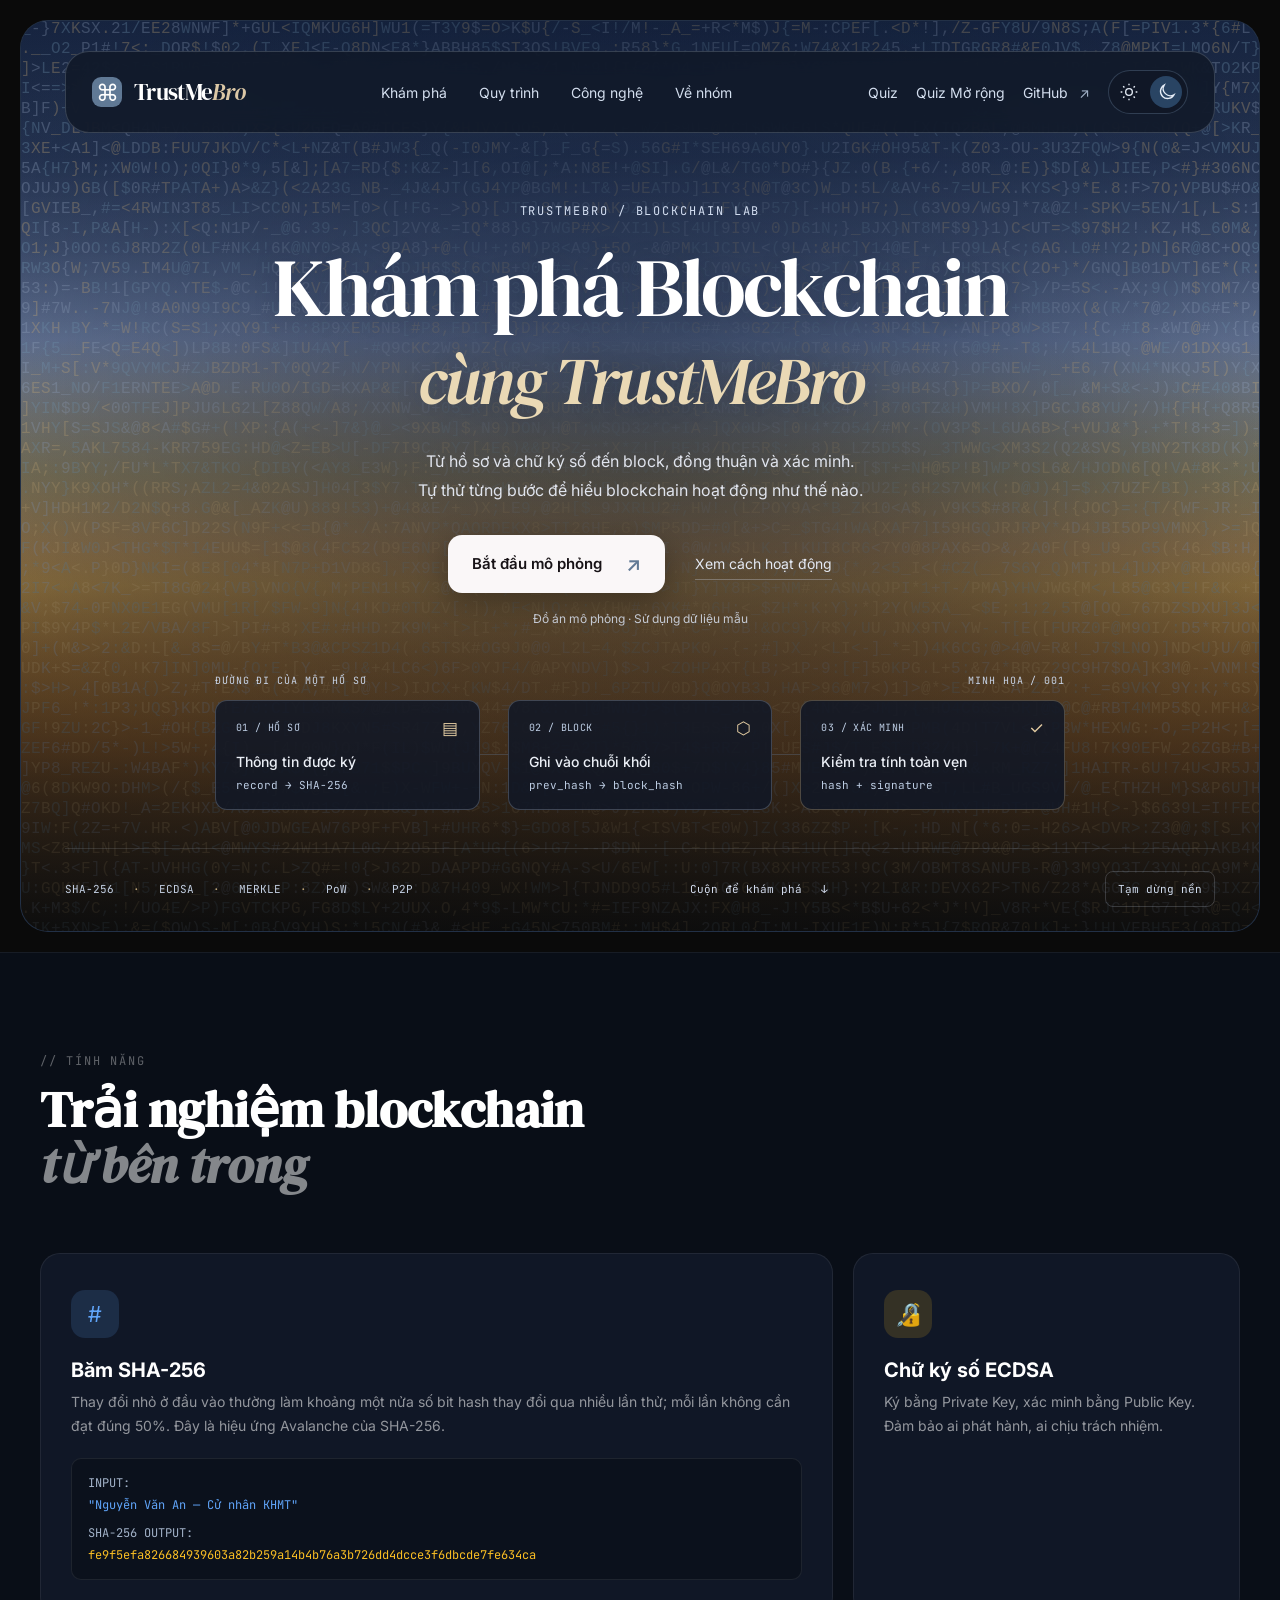
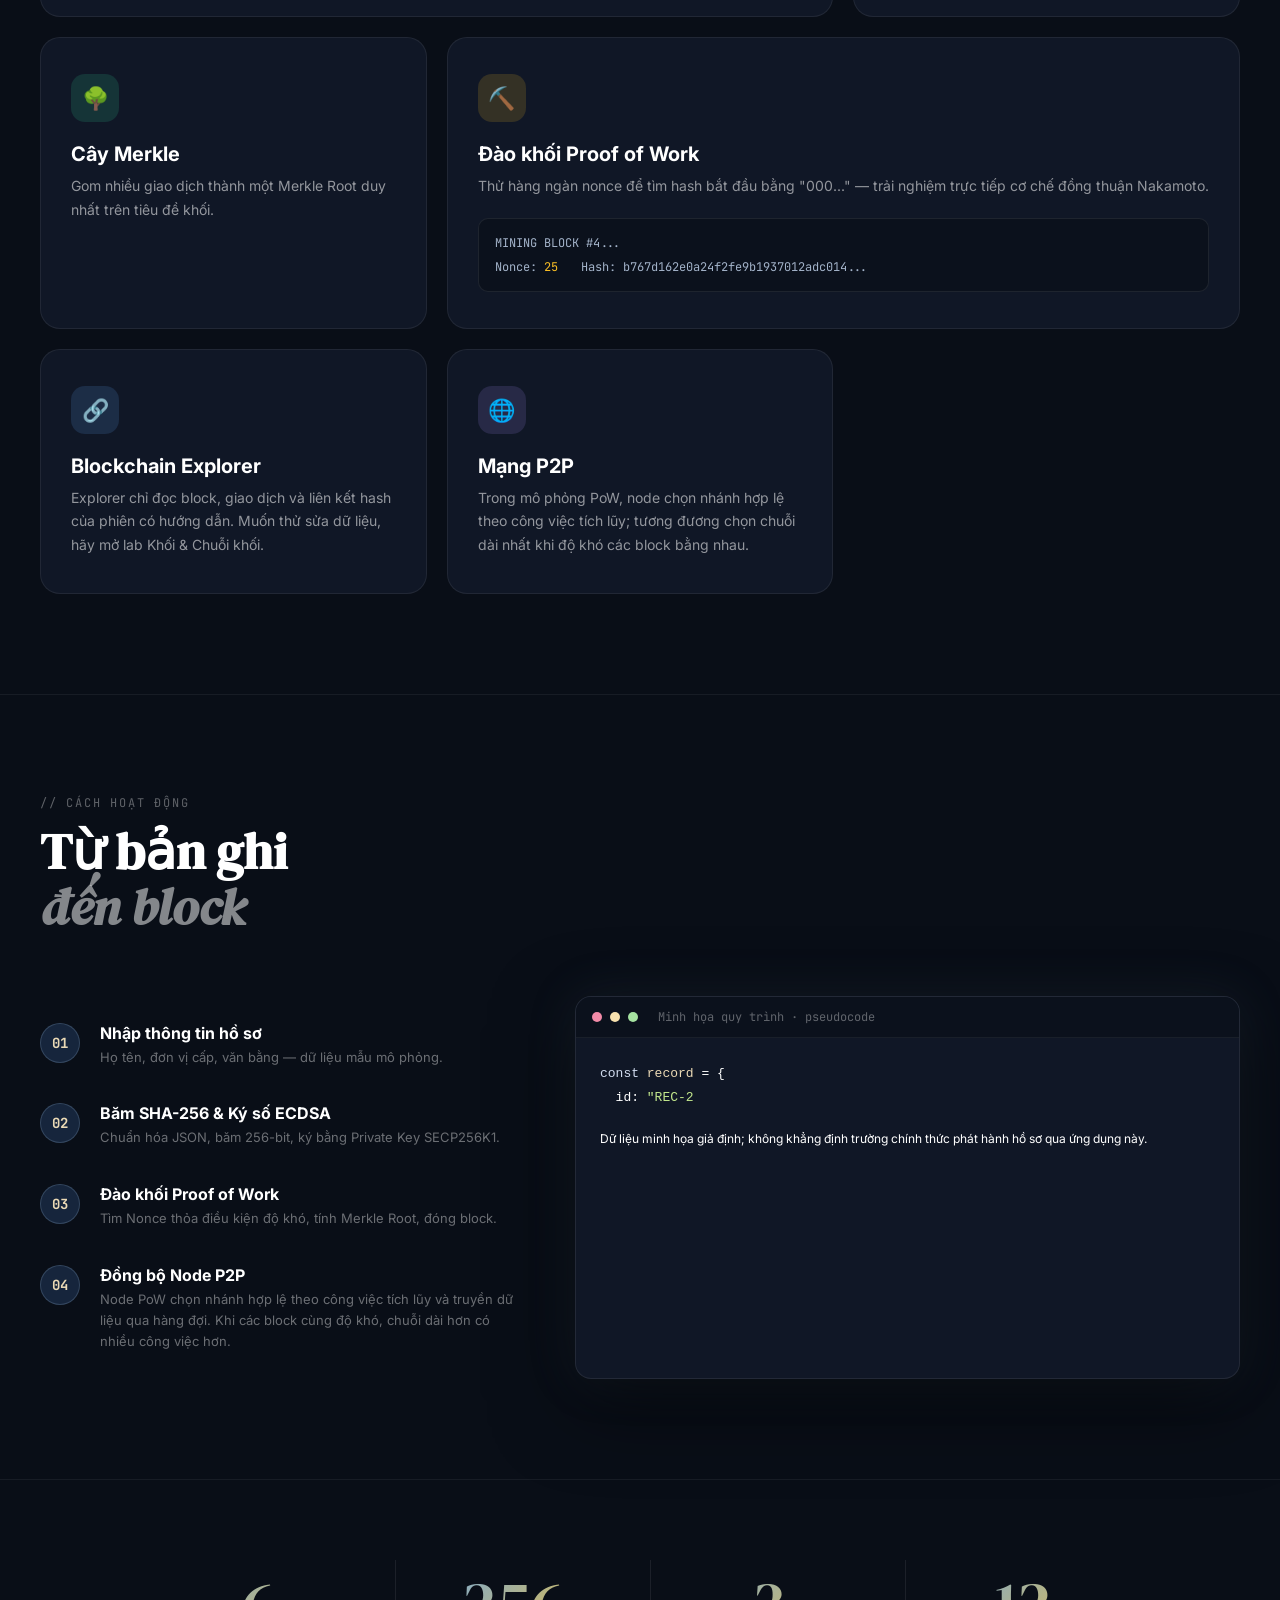
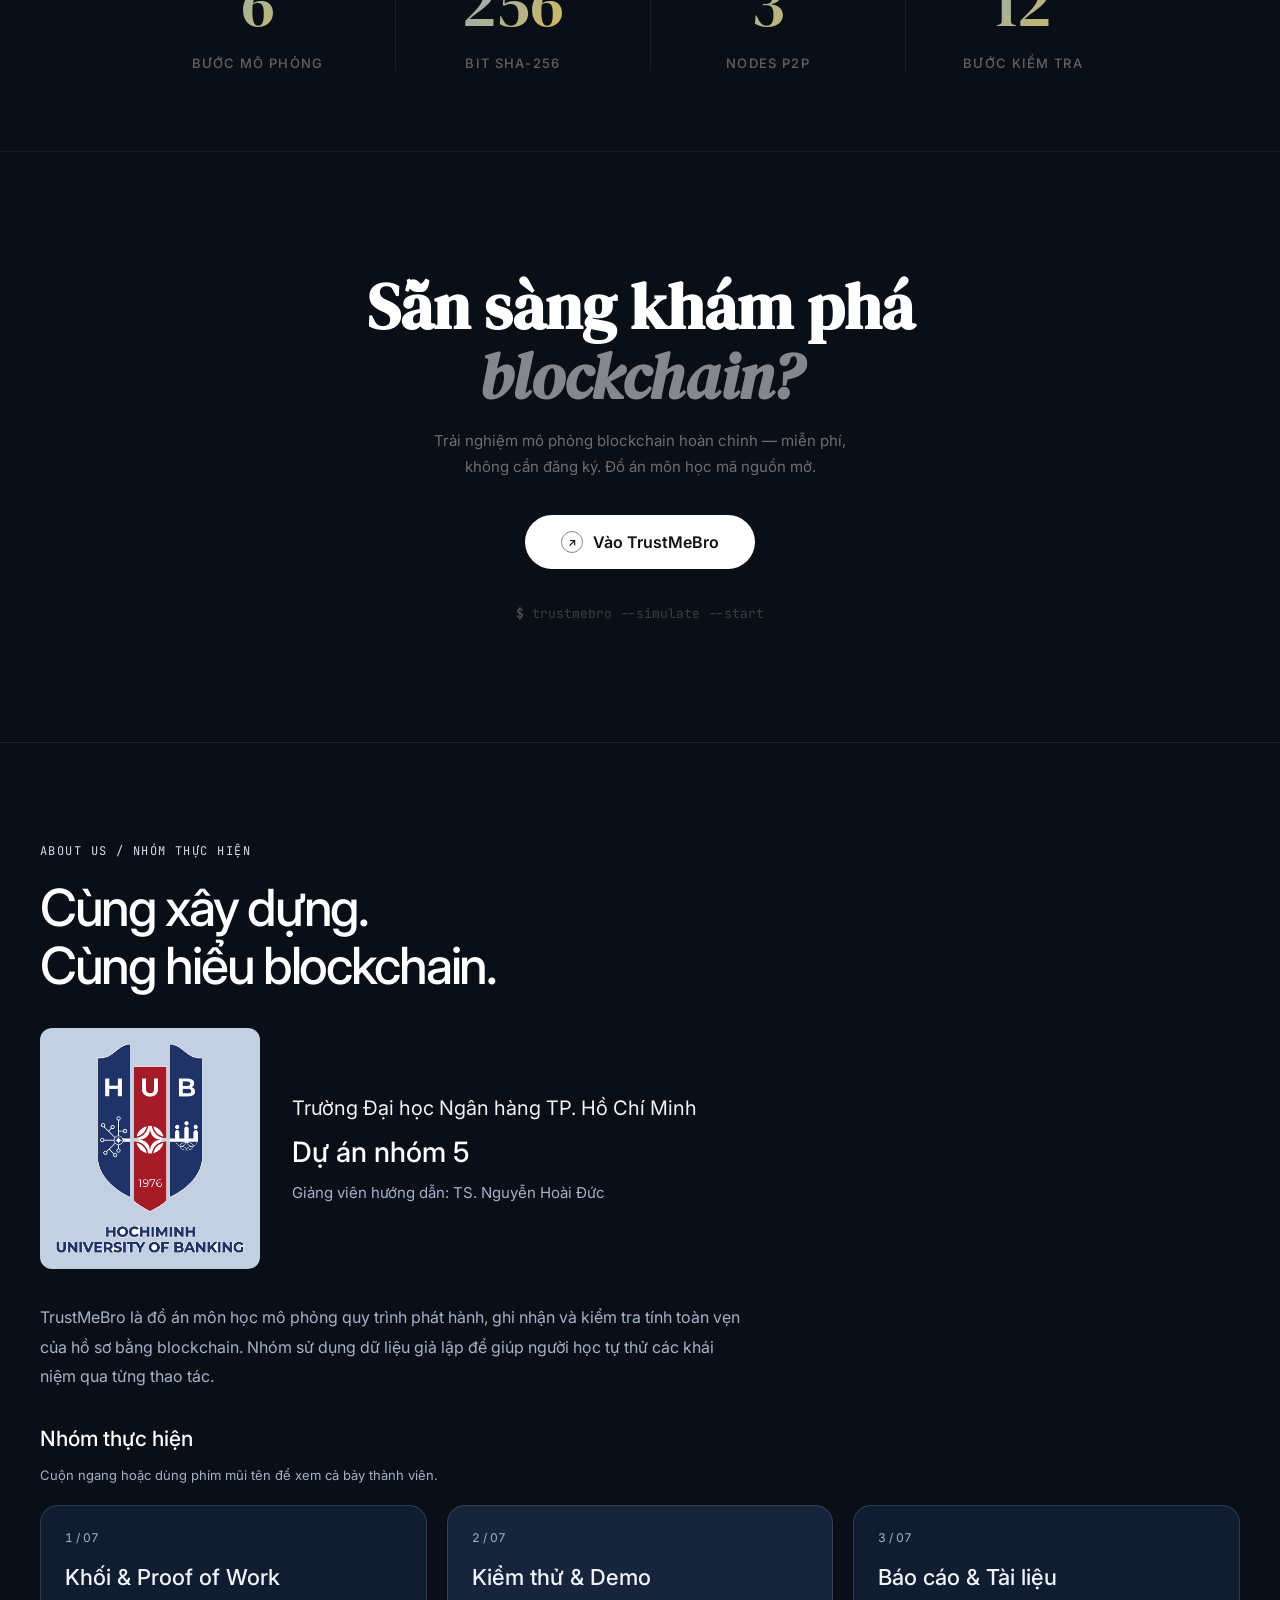
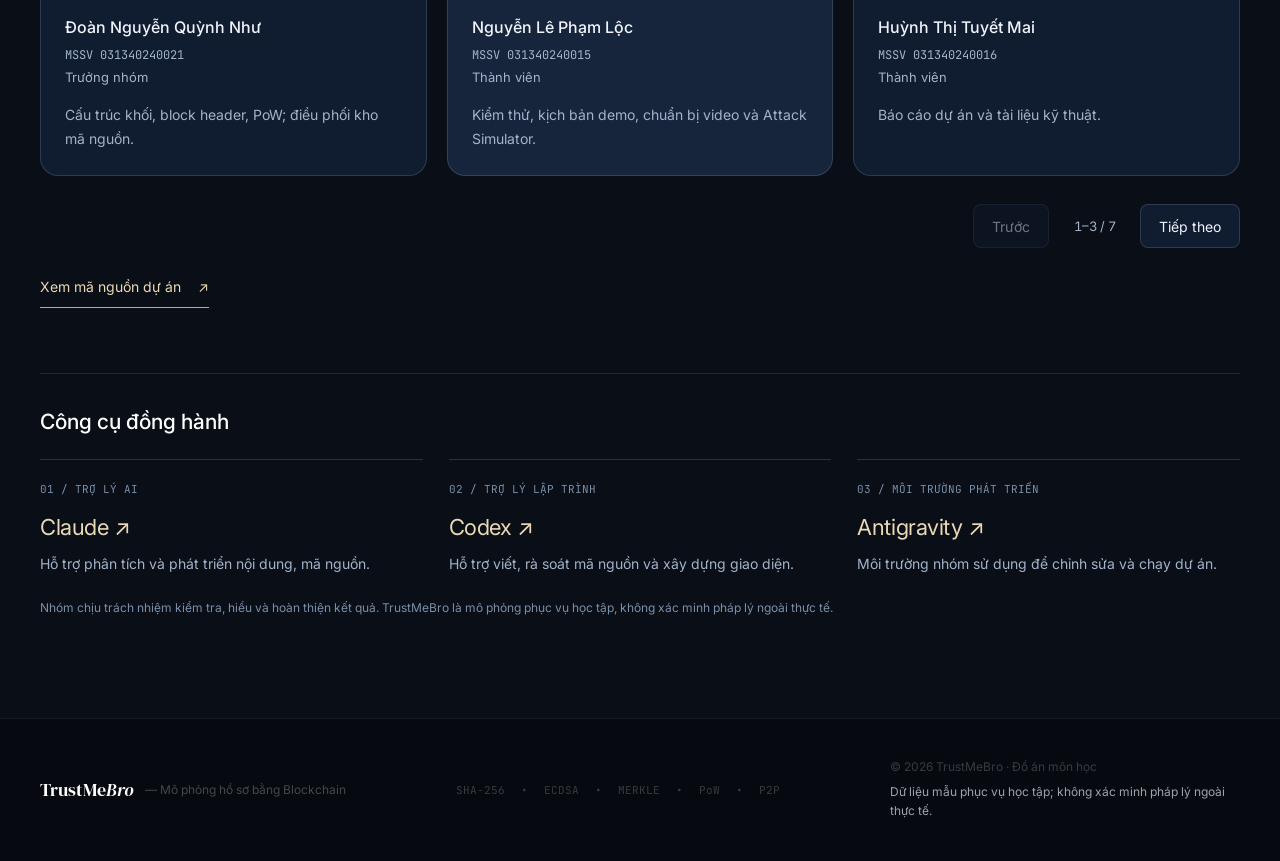
==== commit a40bfade: "feat(quiz): add extended quiz page and navbar links to landing and modes" ====
--- a/landing.html
+++ b/landing.html
@@ -300,27 +300,35 @@
 .start-button{display:inline-flex;align-items:center;gap:24px;background:#faf7f8;color:#171216;padding:17px 24px;min-height:54px;border-radius:14px;text-decoration:none;font-size:15px;font-weight:600;transition:transform 160ms cubic-bezier(.23,1,.32,1),background-color 160ms ease,box-shadow 160ms ease;box-shadow:0 8px 30px rgba(0,0,0,0.3)}.start-button:active{transform:scale(.97)}.start-button:hover{background:#fff;transform:translateY(-2px);box-shadow:0 12px 35px rgba(212,168,85,0.25)}.start-button span{font-size:20px;color:#607995}
 html[data-theme="light"] .landing-hero{background:#e3eaf3}html[data-theme="light"] .landing-hero::before{background:linear-gradient(180deg,#bfcee5 0%,#d6e0ee 28%,#e5d6b8 58%,#e8c587 75%,#f6f5f7 100%)}html[data-theme="light"] .landing-hero::after{background:linear-gradient(180deg,#ffffff18,#ffffff20 45%,#f6f5f780)}html[data-theme="light"] .letter-glitch{opacity:.28}html[data-theme="light"] .glitch-center-vignette{background:radial-gradient(ellipse at 50% 40%,rgba(231,235,243,.91) 0%,rgba(235,235,234,.52) 36%,transparent 75%)}html[data-theme="light"] .new-nav{background:#f9fbfde0;border-color:#839ab442}html[data-theme="light"] .wordmark>span:last-child{color:#7c6040}html[data-theme="light"] .hero-copy .eyebrow{color:#476487}html[data-theme="light"] .hero-copy h1{color:#20354f;text-shadow:none}html[data-theme="light"] .hero-copy h1 span{color:#876338}html[data-theme="light"] .hero-description{color:#465b74}html[data-theme="light"] .simulation-note{color:#576c85}html[data-theme="light"] .process-link{color:#435c7b;border-color:#6b7f9540}html[data-theme="light"] .start-button{background:#294463;color:white;box-shadow:0 8px 24px rgba(41,68,99,0.25)}html[data-theme="light"] .start-button:hover{background:#35567d;box-shadow:0 12px 30px rgba(41,68,99,0.35)}html[data-theme="light"] .start-button span{color:#e1ebf7}html[data-theme="light"] .chain-heading{color:#546883}html[data-theme="light"] .preview-block{background:#f8fbfce6;border-color:#7990af40}html[data-theme="light"] .preview-block strong{color:#33475f}html[data-theme="light"] .preview-block code,html[data-theme="light"] .block-top{color:#5a7090}html[data-theme="light"] .block-glyph{color:#8b6840}html[data-theme="light"] .hero-bottom,html[data-theme="light"] .hero-bottom a{color:#54677f;border-color:#7f90a536}html[data-theme="light"] .glitch-toggle{color:#425d7f;border-color:#7d90ae4d;background:#ffffff6b}
 @media(max-width:600px){.hero-bottom{gap:14px}.hero-bottom>a{display:none}.letter-glitch{opacity:.25}.glitch-toggle{font-size:10px}.hero-copy h1{font-size:clamp(2.8rem,10.8vw,4.2rem)}}
-.about-section{--about-text:#f0f4fa;--about-secondary:#a3b3c9;--about-rule:#ccd9ee28}
+.about-section{--about-text:#f0f4fa;--about-secondary:#a3b3c9;--about-rule:#ccd9ee28;--member-surface:#101d31;--member-surface-alt:#16253c;--logo-backing:#c3d0e2}
 .about-project{display:grid;grid-template-columns:220px minmax(0,1fr);align-items:center;gap:32px;margin:34px 0}
-.about-project-logo{display:block;width:220px;height:auto;max-width:100%;background:#fff}
+.about-logo-frame{width:220px;padding:16px;border-radius:12px;background:var(--logo-backing)}
+.about-project-logo{display:block;width:100%;height:auto}
 .about-project-text .about-university{font-size:20px;line-height:1.5;color:var(--about-text);margin:0 0 12px}
 .about-project-text h3{font-size:28px;margin:0 0 12px}.about-supervisor{font-size:15px;color:var(--about-secondary);line-height:1.6;margin:0}
 .about-section .members-heading{margin:34px 0 16px}
-.team-table{width:100%;table-layout:fixed;border-collapse:collapse;color:var(--about-text);font-size:14px;line-height:1.6}
-.team-table col:nth-child(1){width:48px}.team-table col:nth-child(2){width:26%}.team-table col:nth-child(3){width:156px}.team-table col:nth-child(4){width:132px}
-.team-table th,.team-table td{padding:14px 12px;text-align:left;vertical-align:top;border-bottom:1px solid var(--about-rule);overflow-wrap:anywhere}
-.team-table thead th{color:var(--about-secondary);font-size:12px;font-weight:500}.team-table tbody th{font-weight:500}
-.team-table .student-id{white-space:nowrap;font-family:'JetBrains Mono',monospace;font-size:13px;font-variant-numeric:tabular-nums}
-.member-label{display:none}.about-section .member-repository{margin:18px 0 0}
-html[data-theme="light"] .about-section{--about-text:#20354f;--about-secondary:#465b74;--about-rule:#839ab430}
-@media(max-width:800px){
- .about-project{grid-template-columns:1fr;gap:20px}.about-project-logo{width:220px}
- .team-table,.team-table tbody{display:block;width:100%}.team-table colgroup{display:none}
- .team-table thead{position:absolute;width:1px;height:1px;overflow:hidden;clip-path:inset(50%);white-space:nowrap}
- .team-table tbody tr{display:block;padding:14px 0;border-bottom:1px solid var(--about-rule)}
- .team-table tbody th,.team-table tbody td{display:grid;grid-template-columns:80px minmax(0,1fr);gap:12px;padding:4px 0;border:0}
- .member-label{display:block;color:var(--about-secondary);font-weight:400;font-size:12px}
-}
+.members-help{font-size:13px;color:var(--about-secondary);margin:0 0 18px}
+.member-carousel{display:grid;grid-auto-flow:column;grid-auto-columns:calc((100% - 40px)/3);gap:20px;list-style:none;margin:0;padding:4px 0 16px;overflow-x:auto;scroll-snap-type:x mandatory;overscroll-behavior-x:contain;scrollbar-color:var(--about-secondary) transparent}
+.responsibility-card{scroll-snap-align:start;min-width:0;padding:24px;border:1px solid var(--about-rule);border-radius:18px;background:var(--member-surface);color:var(--about-text);overflow-wrap:anywhere}
+.responsibility-card:nth-child(3n+2){background:var(--member-surface-alt)}
+.about-section .member-number{font-size:12px;color:var(--about-secondary);margin:0 0 18px;font-variant-numeric:tabular-nums}
+.responsibility-card h4{font-size:22px;line-height:1.3;font-weight:500;margin:0 0 24px}
+.about-section .member-name{font-size:16px;line-height:1.5;font-weight:500;margin:0 0 8px}
+.about-section .student-id{font-family:'JetBrains Mono',monospace;font-size:12px;white-space:nowrap;font-variant-numeric:tabular-nums;margin:0 0 6px;color:var(--about-secondary)}
+.about-section .member-role{font-size:13px;margin:0 0 18px;color:var(--about-secondary)}
+.about-section .member-assignment{font-size:14px;line-height:1.7;margin:0;color:var(--about-secondary)}
+.members-controls{display:flex;justify-content:flex-end;align-items:center;gap:18px;margin-top:12px}
+.members-controls[hidden]{display:none}
+.members-controls button{font:inherit;font-size:14px;min-height:44px;padding:10px 18px;background:var(--member-surface);color:var(--about-text);border:1px solid var(--about-rule);border-radius:8px;cursor:pointer}
+.members-controls button:hover:not(:disabled){background:var(--member-surface-alt)}
+.members-controls button:disabled{opacity:.45;cursor:default}
+.members-controls button:focus-visible,.member-carousel:focus-visible{outline:2px solid var(--about-secondary);outline-offset:4px}
+#members-position{font-size:13px;color:var(--about-secondary);font-variant-numeric:tabular-nums;min-width:55px;text-align:center}
+.about-section .member-repository{margin:18px 0 0}
+html[data-theme="light"] .about-section{--about-text:#20354f;--about-secondary:#465b74;--about-rule:#839ab430;--member-surface:#edf3fa;--member-surface-alt:#e4edf8;--logo-backing:#e9eff7}
+@media(max-width:1000px){.member-carousel{grid-auto-columns:calc((100% - 20px)/2)}}
+@media(max-width:600px){.about-project{grid-template-columns:1fr;gap:20px}.member-carousel{grid-auto-columns:100%}.responsibility-card{padding:22px}.members-controls{justify-content:space-between;gap:12px}}
+
 </style><link rel="stylesheet" href="/ui/theme-toggle.css">
 </head>
 <body>
@@ -331,7 +339,7 @@
         <header class="new-nav">
             <a class="wordmark" href="#top" aria-label="TrustMeBro — Trang chủ"><span class="brand-symbol" aria-hidden="true">⌘</span>TrustMe<span>Bro</span></a>
             <nav aria-label="Điều hướng chính"><a href="#features">Khám phá</a><a href="#howtworks">Quy trình</a><a href="#stats">Công nghệ</a><a href="#about">Về nhóm</a></nav>
-            <div class="nav-utilities"><a class="nav-source" href="https://github.com/nhudoannana/TRUSTMEBRO-blockchain" target="_blank" rel="noopener noreferrer">GitHub <span class="external-label" aria-hidden="true">↗</span></a><button class="theme-switch theme-toggle" id="theme-toggle" aria-pressed="false" type="button" aria-label="Chế độ sáng"><svg viewBox="0 0 24 24" aria-hidden="true" focusable="false"><circle cx="12" cy="12" r="4"/><path d="M12 2v2m0 16v2M2 12h2m16 0h2M5 5l1.5 1.5m11 11L19 19M5 19l1.5-1.5m11-11L19 5"/></svg><svg viewBox="0 0 24 24" aria-hidden="true" focusable="false"><path d="M20.3 15.4A8.6 8.6 0 0 1 8.6 3.7a8.6 8.6 0 1 0 11.7 11.7Z"/></svg></button></div>
+            <div class="nav-utilities"><a class="nav-source" href="/ui/quiz.html">Quiz</a><a class="nav-source" href="/ui/quiz_extended.html">Quiz Mở rộng</a><a class="nav-source" href="https://github.com/nhudoannana/TRUSTMEBRO-blockchain" target="_blank" rel="noopener noreferrer">GitHub <span class="external-label" aria-hidden="true">↗</span></a><button class="theme-switch theme-toggle" id="theme-toggle" aria-pressed="false" type="button" aria-label="Chế độ sáng"><svg viewBox="0 0 24 24" aria-hidden="true" focusable="false"><circle cx="12" cy="12" r="4"/><path d="M12 2v2m0 16v2M2 12h2m16 0h2M5 5l1.5 1.5m11 11L19 19M5 19l1.5-1.5m11-11L19 5"/></svg><svg viewBox="0 0 24 24" aria-hidden="true" focusable="false"><path d="M20.3 15.4A8.6 8.6 0 0 1 8.6 3.7a8.6 8.6 0 1 0 11.7 11.7Z"/></svg></button></div>
         </header>
         <main class="hero-copy">
             <p class="eyebrow">TRUSTMEBRO / BLOCKCHAIN LAB</p>
@@ -544,23 +552,75 @@
 <section id="about" class="about-section" aria-labelledby="about-title"><div class="about-container">
 <p class="about-eyebrow">ABOUT US / NHÓM THỰC HIỆN</p><h2 id="about-title">Cùng xây dựng.<br>Cùng hiểu blockchain.</h2>
 <div class="about-project">
-  <img class="about-project-logo" src="/ui/assets/logo-hub.png" width="220" height="220" alt="Logo Trường Đại học Ngân hàng TP. Hồ Chí Minh (HUB)" loading="lazy">
+  <div class="about-logo-frame"><img class="about-project-logo" src="/ui/assets/logo-hub-transparent.png" width="732" height="814" alt="Logo Trường Đại học Ngân hàng TP. Hồ Chí Minh (HUB)" loading="lazy"></div>
   <div class="about-project-text"><p class="about-university">Trường Đại học Ngân hàng TP. Hồ Chí Minh</p><h3>Dự án nhóm 5</h3><p class="about-supervisor">Giảng viên hướng dẫn: TS. Nguyễn Hoài Đức</p></div>
 </div>
 <p class="about-intro">TrustMeBro là đồ án môn học mô phỏng quy trình phát hành, ghi nhận và kiểm tra tính toàn vẹn của hồ sơ bằng blockchain. Nhóm sử dụng dữ liệu giả lập để giúp người học tự thử các khái niệm qua từng thao tác.</p>
 <h3 id="members-title" class="members-heading">Nhóm thực hiện</h3>
-<table id="team-members" class="team-table" aria-labelledby="members-title">
-<colgroup><col><col><col><col><col></colgroup>
-<thead><tr><th scope="col">STT</th><th scope="col">Họ và tên</th><th scope="col">MSSV</th><th scope="col">Vai trò</th><th scope="col">Phân công</th></tr></thead>
-<tbody>
-<tr><td><span class="member-label" aria-hidden="true">STT</span><span class="member-value">1</span></td><th scope="row"><span class="member-label" aria-hidden="true">Họ và tên</span><span class="member-value">Đoàn Nguyễn Quỳnh Như</span></th><td class="student-id"><span class="member-label" aria-hidden="true">MSSV</span><span class="member-value">031340240021</span></td><td><span class="member-label" aria-hidden="true">Vai trò</span><span class="member-value">Trưởng nhóm</span></td><td><span class="member-label" aria-hidden="true">Phân công</span><span class="member-value">Cấu trúc khối, block header, PoW; điều phối kho mã nguồn.</span></td></tr>
-<tr><td><span class="member-label" aria-hidden="true">STT</span><span class="member-value">2</span></td><th scope="row"><span class="member-label" aria-hidden="true">Họ và tên</span><span class="member-value">Nguyễn Lê Phạm Lộc</span></th><td class="student-id"><span class="member-label" aria-hidden="true">MSSV</span><span class="member-value">031340240015</span></td><td><span class="member-label" aria-hidden="true">Vai trò</span><span class="member-value">Thành viên</span></td><td><span class="member-label" aria-hidden="true">Phân công</span><span class="member-value">Kiểm thử, kịch bản demo, chuẩn bị video và Attack Simulator.</span></td></tr>
-<tr><td><span class="member-label" aria-hidden="true">STT</span><span class="member-value">3</span></td><th scope="row"><span class="member-label" aria-hidden="true">Họ và tên</span><span class="member-value">Huỳnh Thị Tuyết Mai</span></th><td class="student-id"><span class="member-label" aria-hidden="true">MSSV</span><span class="member-value">031340240016</span></td><td><span class="member-label" aria-hidden="true">Vai trò</span><span class="member-value">Thành viên</span></td><td><span class="member-label" aria-hidden="true">Phân công</span><span class="member-value">Báo cáo dự án và tài liệu kỹ thuật.</span></td></tr>
-<tr><td><span class="member-label" aria-hidden="true">STT</span><span class="member-value">4</span></td><th scope="row"><span class="member-label" aria-hidden="true">Họ và tên</span><span class="member-value">Cai Thị Thảo Nguyên</span></th><td class="student-id"><span class="member-label" aria-hidden="true">MSSV</span><span class="member-value">031340240019</span></td><td><span class="member-label" aria-hidden="true">Vai trò</span><span class="member-value">Thành viên</span></td><td><span class="member-label" aria-hidden="true">Phân công</span><span class="member-value">Mạng P2P và mô phỏng nhiều node.</span></td></tr>
-<tr><td><span class="member-label" aria-hidden="true">STT</span><span class="member-value">5</span></td><th scope="row"><span class="member-label" aria-hidden="true">Họ và tên</span><span class="member-value">Kiều Thị Yến Nhi</span></th><td class="student-id"><span class="member-label" aria-hidden="true">MSSV</span><span class="member-value">031340240020</span></td><td><span class="member-label" aria-hidden="true">Vai trò</span><span class="member-value">Thành viên</span></td><td><span class="member-label" aria-hidden="true">Phân công</span><span class="member-value">Xác thực giao dịch, mempool; khai thác và đồng thuận phân tán.</span></td></tr>
-<tr><td><span class="member-label" aria-hidden="true">STT</span><span class="member-value">6</span></td><th scope="row"><span class="member-label" aria-hidden="true">Họ và tên</span><span class="member-value">Trần Quỳnh Ngọc Thảo</span></th><td class="student-id"><span class="member-label" aria-hidden="true">MSSV</span><span class="member-value">031340240026</span></td><td><span class="member-label" aria-hidden="true">Vai trò</span><span class="member-value">Thành viên</span></td><td><span class="member-label" aria-hidden="true">Phân công</span><span class="member-value">Rà soát tài liệu và hỗ trợ thuyết trình.</span></td></tr>
-<tr><td><span class="member-label" aria-hidden="true">STT</span><span class="member-value">7</span></td><th scope="row"><span class="member-label" aria-hidden="true">Họ và tên</span><span class="member-value">Phạm Thị Hồng Thắm</span></th><td class="student-id"><span class="member-label" aria-hidden="true">MSSV</span><span class="member-value">031340240027</span></td><td><span class="member-label" aria-hidden="true">Vai trò</span><span class="member-value">Thành viên</span></td><td><span class="member-label" aria-hidden="true">Phân công</span><span class="member-value">SHA-256, chữ ký số ECDSA, cây Merkle và Merkle proof.</span></td></tr>
-</tbody></table>
+<p id="members-help" class="members-help">Cuộn ngang hoặc dùng phím mũi tên để xem cả bảy thành viên.</p>
+<ol id="team-members" class="member-carousel" aria-labelledby="members-title" aria-describedby="members-help" tabindex="0">
+<li class="responsibility-card">
+<p class="member-number"><span class="member-value">1</span> / 07</p>
+<h4>Khối &amp; Proof of Work</h4>
+<p class="member-name"><span class="member-value">Đoàn Nguyễn Quỳnh Như</span></p>
+<p class="student-id">MSSV <span class="member-value">031340240021</span></p>
+<p class="member-role"><span class="member-value">Trưởng nhóm</span></p>
+<p class="member-assignment"><span class="member-value">Cấu trúc khối, block header, PoW; điều phối kho mã nguồn.</span></p>
+</li>
+<li class="responsibility-card">
+<p class="member-number"><span class="member-value">2</span> / 07</p>
+<h4>Kiểm thử &amp; Demo</h4>
+<p class="member-name"><span class="member-value">Nguyễn Lê Phạm Lộc</span></p>
+<p class="student-id">MSSV <span class="member-value">031340240015</span></p>
+<p class="member-role"><span class="member-value">Thành viên</span></p>
+<p class="member-assignment"><span class="member-value">Kiểm thử, kịch bản demo, chuẩn bị video và Attack Simulator.</span></p>
+</li>
+<li class="responsibility-card">
+<p class="member-number"><span class="member-value">3</span> / 07</p>
+<h4>Báo cáo &amp; Tài liệu</h4>
+<p class="member-name"><span class="member-value">Huỳnh Thị Tuyết Mai</span></p>
+<p class="student-id">MSSV <span class="member-value">031340240016</span></p>
+<p class="member-role"><span class="member-value">Thành viên</span></p>
+<p class="member-assignment"><span class="member-value">Báo cáo dự án và tài liệu kỹ thuật.</span></p>
+</li>
+<li class="responsibility-card">
+<p class="member-number"><span class="member-value">4</span> / 07</p>
+<h4>Mạng P2P &amp; Đồng bộ</h4>
+<p class="member-name"><span class="member-value">Cai Thị Thảo Nguyên</span></p>
+<p class="student-id">MSSV <span class="member-value">031340240019</span></p>
+<p class="member-role"><span class="member-value">Thành viên</span></p>
+<p class="member-assignment"><span class="member-value">Mạng P2P và mô phỏng nhiều node.</span></p>
+</li>
+<li class="responsibility-card">
+<p class="member-number"><span class="member-value">5</span> / 07</p>
+<h4>Giao dịch &amp; Đồng thuận</h4>
+<p class="member-name"><span class="member-value">Kiều Thị Yến Nhi</span></p>
+<p class="student-id">MSSV <span class="member-value">031340240020</span></p>
+<p class="member-role"><span class="member-value">Thành viên</span></p>
+<p class="member-assignment"><span class="member-value">Xác thực giao dịch, mempool; khai thác và đồng thuận phân tán.</span></p>
+</li>
+<li class="responsibility-card">
+<p class="member-number"><span class="member-value">6</span> / 07</p>
+<h4>Rà soát &amp; Thuyết trình</h4>
+<p class="member-name"><span class="member-value">Trần Quỳnh Ngọc Thảo</span></p>
+<p class="student-id">MSSV <span class="member-value">031340240026</span></p>
+<p class="member-role"><span class="member-value">Thành viên</span></p>
+<p class="member-assignment"><span class="member-value">Rà soát tài liệu và hỗ trợ thuyết trình.</span></p>
+</li>
+<li class="responsibility-card">
+<p class="member-number"><span class="member-value">7</span> / 07</p>
+<h4>Mã băm &amp; Chữ ký số</h4>
+<p class="member-name"><span class="member-value">Phạm Thị Hồng Thắm</span></p>
+<p class="student-id">MSSV <span class="member-value">031340240027</span></p>
+<p class="member-role"><span class="member-value">Thành viên</span></p>
+<p class="member-assignment"><span class="member-value">SHA-256, chữ ký số ECDSA, cây Merkle và Merkle proof.</span></p>
+</li>
+</ol>
+<div id="members-controls" class="members-controls" hidden>
+<button id="members-previous" type="button" aria-controls="team-members" disabled>Trước</button>
+<span id="members-position" role="status" aria-live="polite" aria-atomic="true"></span>
+<button id="members-next" type="button" aria-controls="team-members">Tiếp theo</button>
+</div>
 <p class="member-repository"><a class="project-link" href="https://github.com/nhudoannana/TRUSTMEBRO-blockchain" target="_blank" rel="noopener noreferrer">Xem mã nguồn dự án <span aria-hidden="true">↗</span></a></p>
 <h3 class="tools-heading">Công cụ đồng hành</h3><div class="tool-grid"><article class="tool-card"><span>01 / TRỢ LÝ AI</span><a href="https://claude.ai/" target="_blank" rel="noopener noreferrer">Claude ↗</a><p>Hỗ trợ phân tích và phát triển nội dung, mã nguồn.</p></article><article class="tool-card"><span>02 / TRỢ LÝ LẬP TRÌNH</span><a href="https://openai.com/codex/" target="_blank" rel="noopener noreferrer">Codex ↗</a><p>Hỗ trợ viết, rà soát mã nguồn và xây dựng giao diện.</p></article><article class="tool-card"><span>03 / MÔI TRƯỜNG PHÁT TRIỂN</span><a href="https://antigravity.google/" target="_blank" rel="noopener noreferrer">Antigravity ↗</a><p>Môi trường nhóm sử dụng để chỉnh sửa và chạy dự án.</p></article></div><p class="about-note">Nhóm chịu trách nhiệm kiểm tra, hiểu và hoàn thiện kết quả. TrustMeBro là mô phỏng phục vụ học tập, không xác minh pháp lý ngoài thực tế.</p></div></section>
 
@@ -834,5 +894,39 @@
  window.addEventListener('pagehide',()=>{if(raf)cancelAnimationFrame(raf);});window.addEventListener('pageshow',sync);
  resize();sync();
 })();
-</script></body>
+</script>
+<script id="member-carousel-script">
+(() => {
+  const track = document.getElementById('team-members');
+  const previous = document.getElementById('members-previous');
+  const next = document.getElementById('members-next');
+  const position = document.getElementById('members-position');
+  const cards = Array.from(track.children);
+  const left = card => card.offsetLeft - cards[0].offsetLeft;
+  function update() {
+    previous.disabled = track.scrollLeft <= 1;
+    next.disabled = track.scrollLeft >= track.scrollWidth - track.clientWidth - 1;
+    const visible = cards.map((card, i) => left(card) + card.offsetWidth > track.scrollLeft + 1 && left(card) < track.scrollLeft + track.clientWidth - 1 ? i + 1 : null).filter(Boolean);
+    position.textContent = (visible.length > 1 ? `${visible[0]}–${visible[visible.length - 1]}` : `${visible[0]}`) + ` / ${cards.length}`;
+  }
+  function move(direction) {
+    const current = cards.reduce((best, card, i) => Math.abs(left(card) - track.scrollLeft) < Math.abs(left(cards[best]) - track.scrollLeft) ? i : best, 0);
+    const target = Math.max(0, Math.min(cards.length - 1, current + direction));
+    track.scrollTo({left: left(cards[target]), behavior: matchMedia('(prefers-reduced-motion: reduce)').matches ? 'auto' : 'smooth'});
+  }
+  previous.onclick = () => move(-1);
+  next.onclick = () => move(1);
+  track.addEventListener('scroll', update);
+  track.addEventListener('keydown', event => {
+    if (event.target === track && ['ArrowLeft', 'ArrowRight'].includes(event.key)) {
+      event.preventDefault(); move(event.key === 'ArrowRight' ? 1 : -1);
+    }
+  });
+  new ResizeObserver(update).observe(track);
+  update();
+  document.getElementById('members-controls').hidden = false;
+})();
+</script>
+
+</body>
 </html>
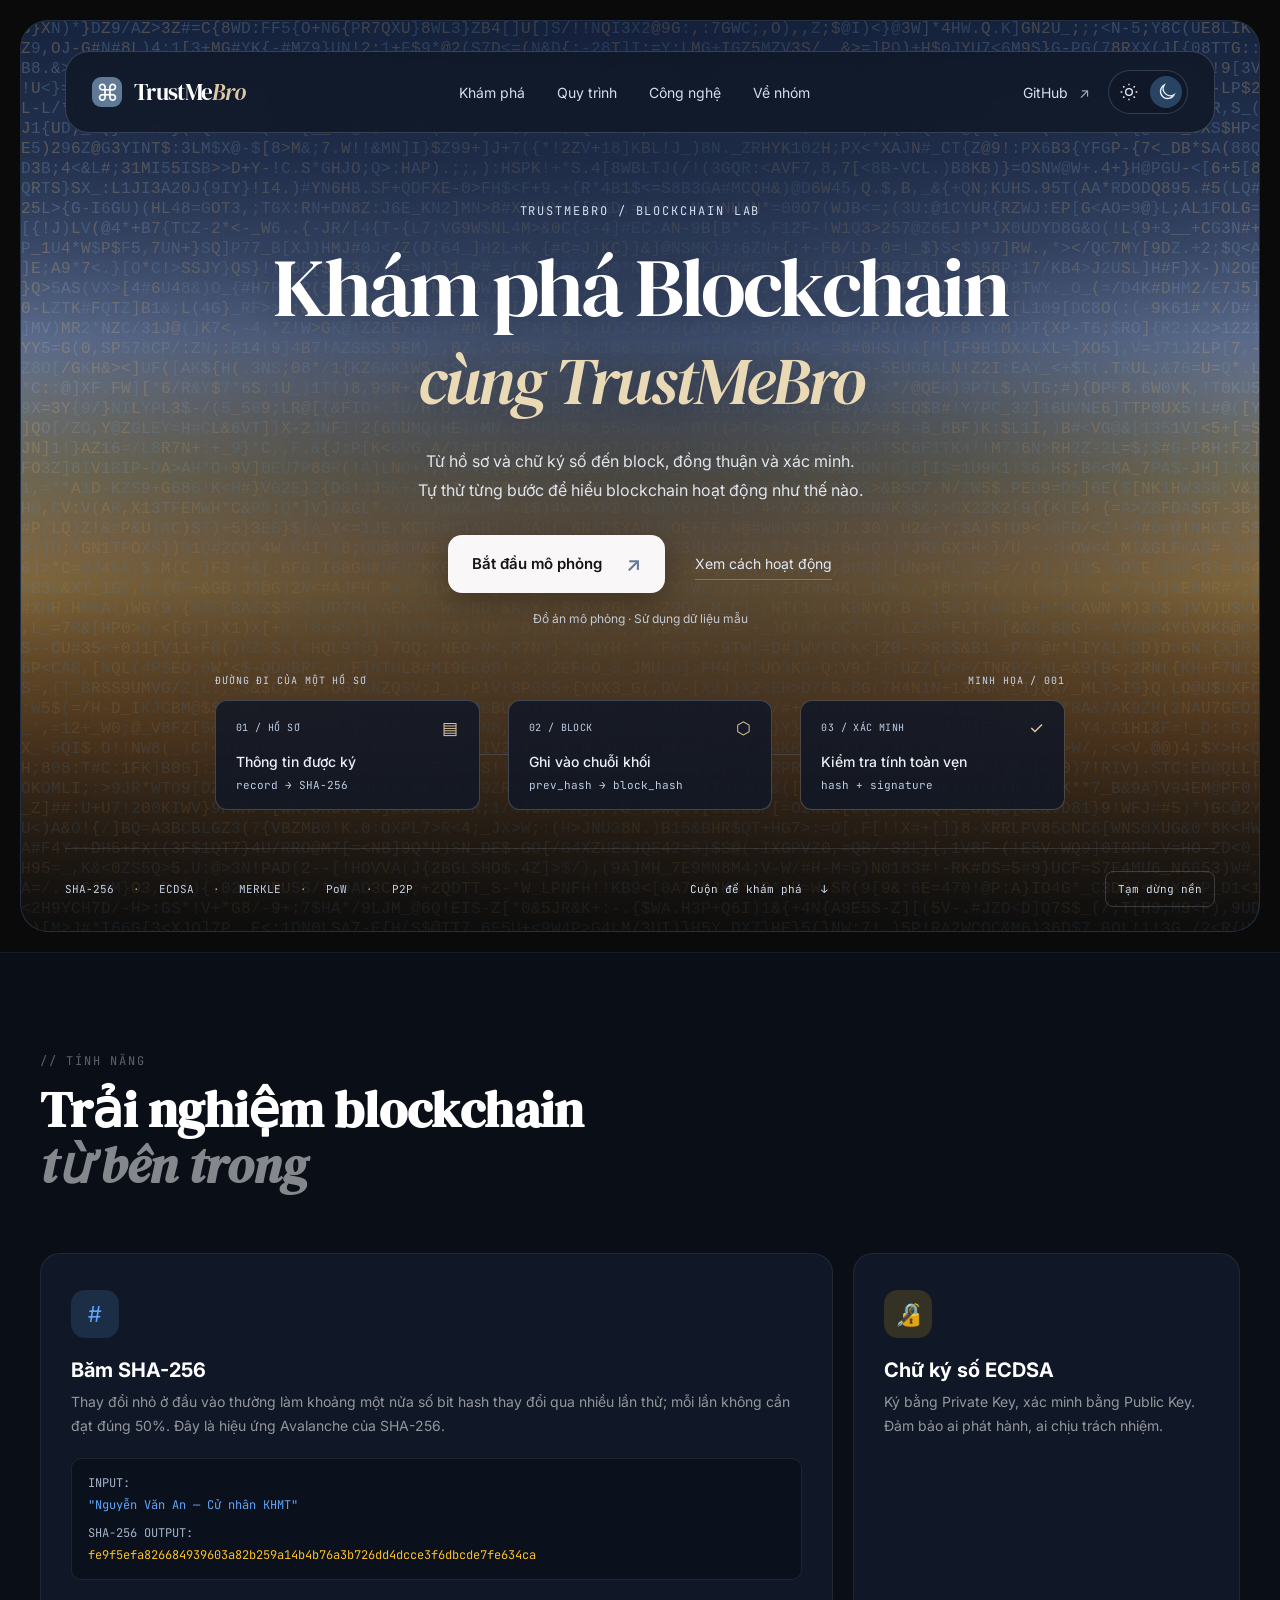
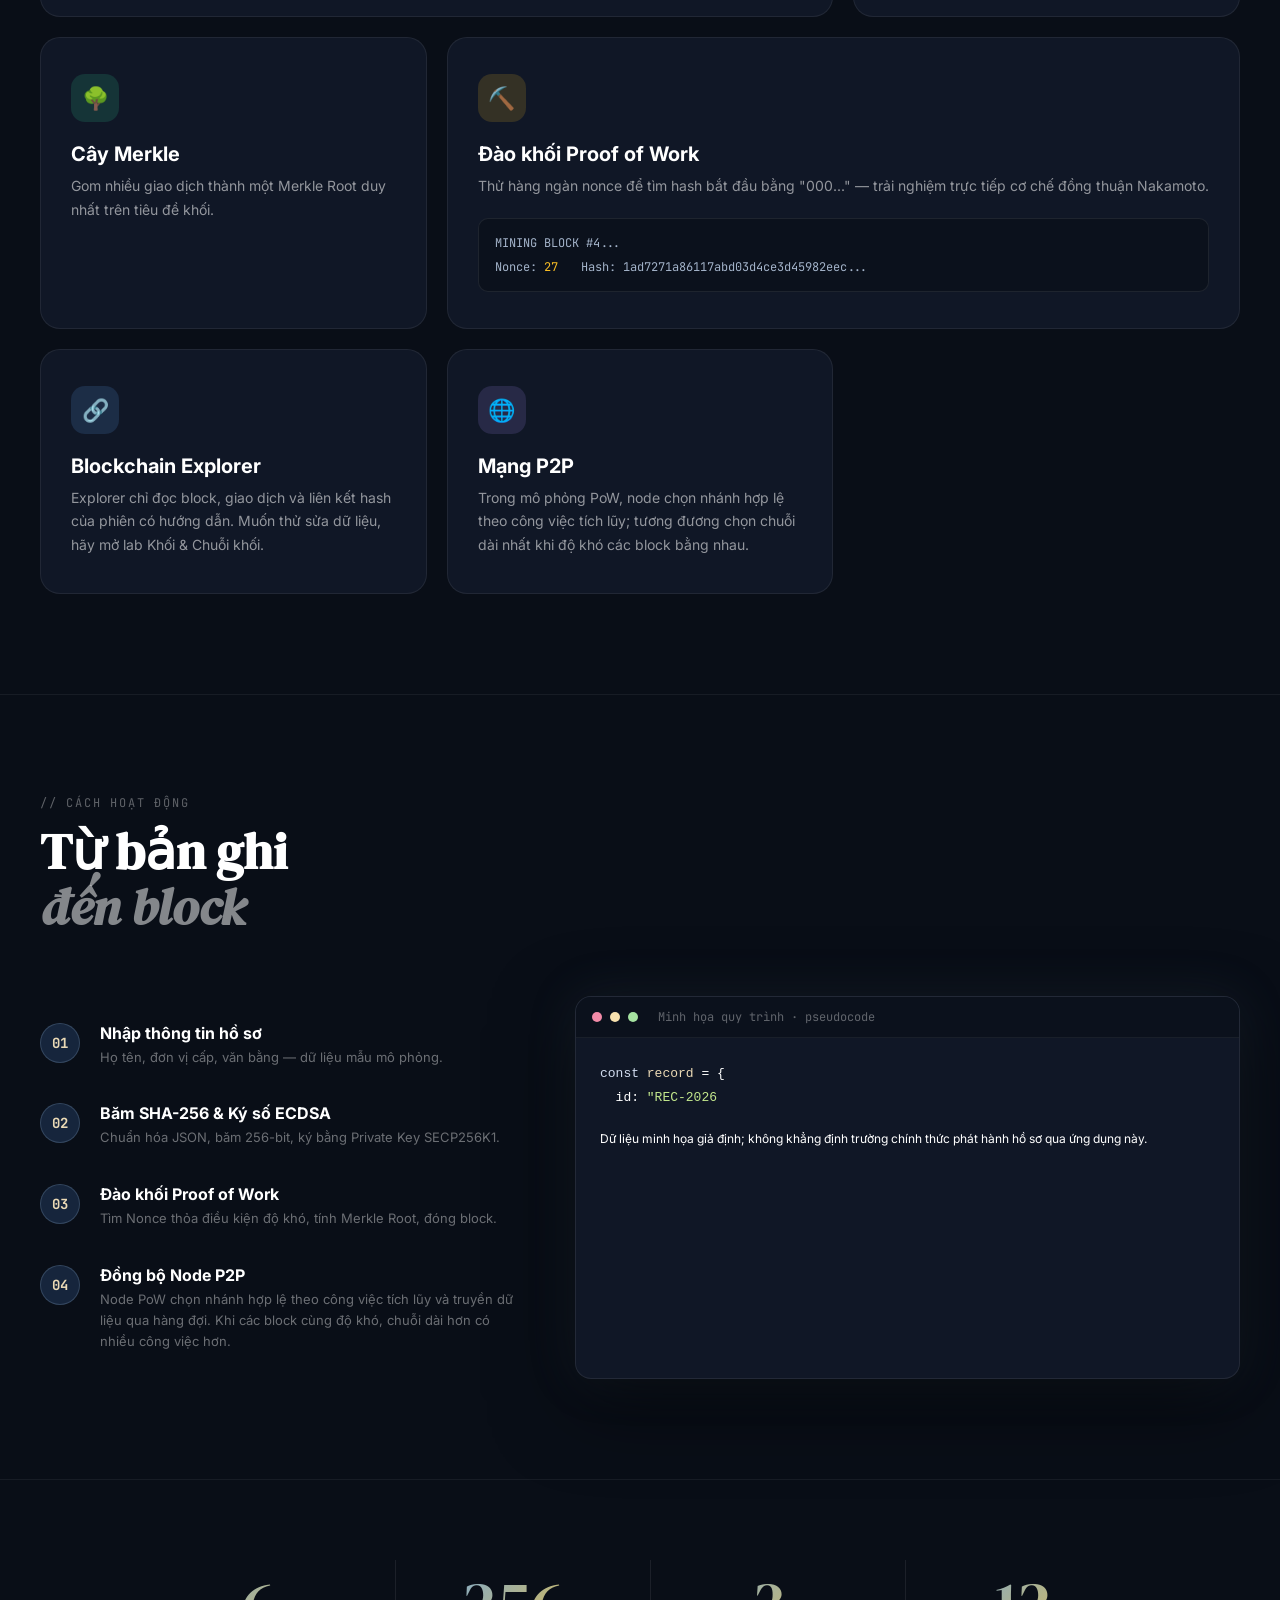
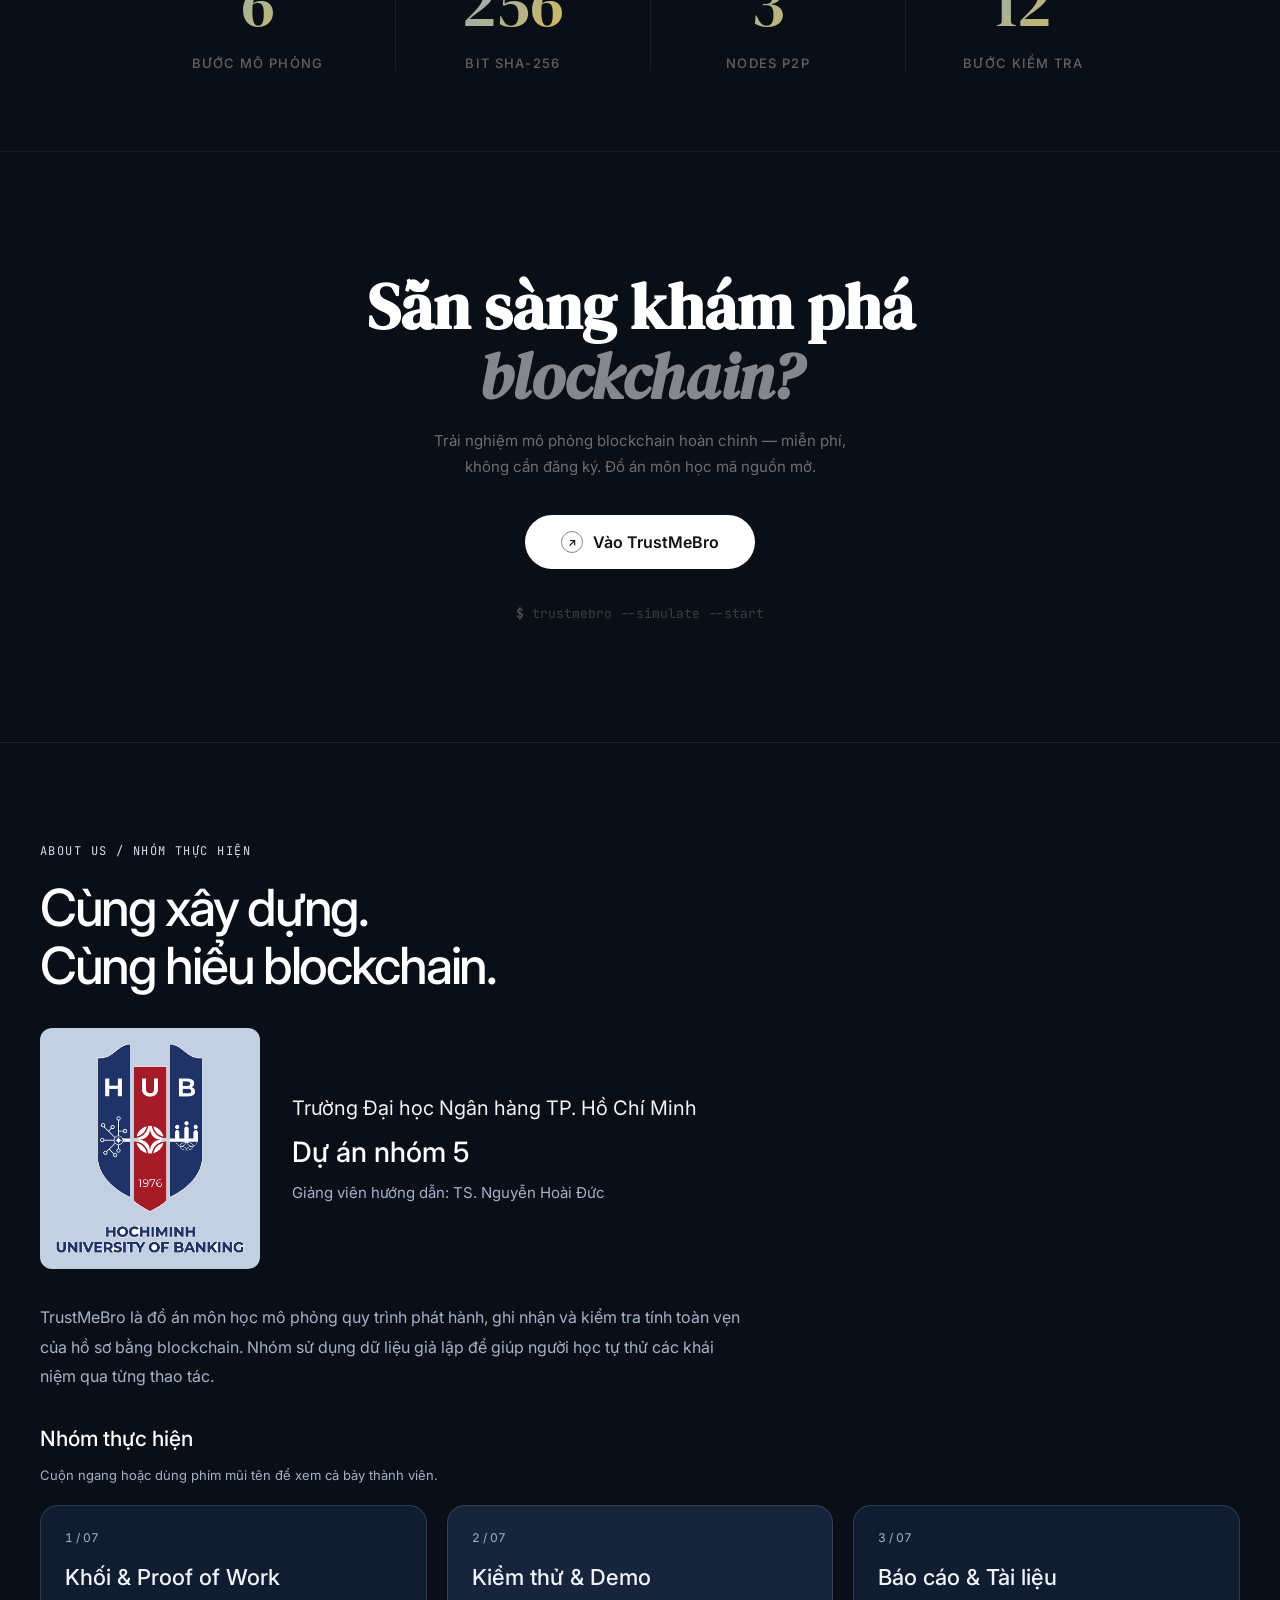
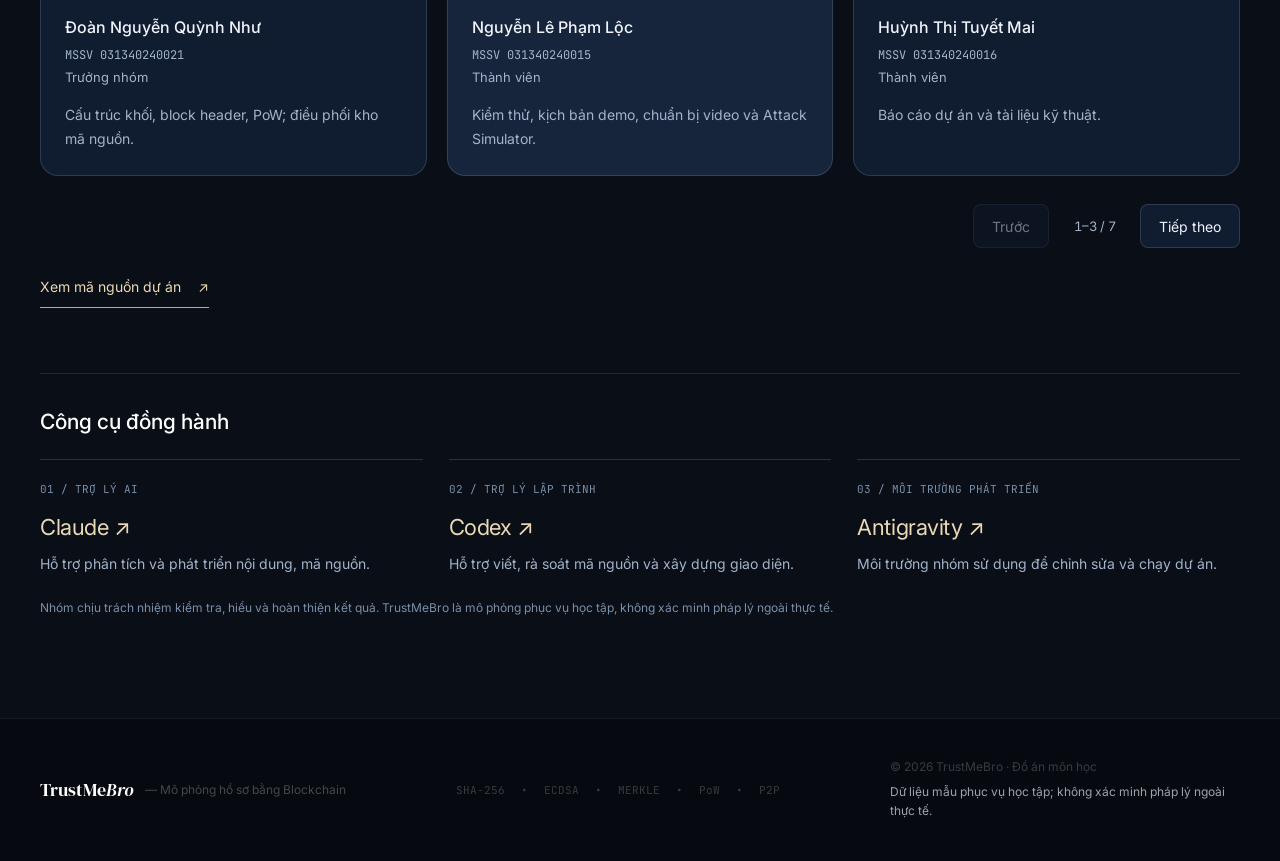
==== commit ef676c8d: "Revert "feat(quiz): add extended quiz page and navbar links to landing and modes" This reverts commi" ====
--- a/landing.html
+++ b/landing.html
@@ -339,7 +339,7 @@
         <header class="new-nav">
             <a class="wordmark" href="#top" aria-label="TrustMeBro — Trang chủ"><span class="brand-symbol" aria-hidden="true">⌘</span>TrustMe<span>Bro</span></a>
             <nav aria-label="Điều hướng chính"><a href="#features">Khám phá</a><a href="#howtworks">Quy trình</a><a href="#stats">Công nghệ</a><a href="#about">Về nhóm</a></nav>
-            <div class="nav-utilities"><a class="nav-source" href="/ui/quiz.html">Quiz</a><a class="nav-source" href="/ui/quiz_extended.html">Quiz Mở rộng</a><a class="nav-source" href="https://github.com/nhudoannana/TRUSTMEBRO-blockchain" target="_blank" rel="noopener noreferrer">GitHub <span class="external-label" aria-hidden="true">↗</span></a><button class="theme-switch theme-toggle" id="theme-toggle" aria-pressed="false" type="button" aria-label="Chế độ sáng"><svg viewBox="0 0 24 24" aria-hidden="true" focusable="false"><circle cx="12" cy="12" r="4"/><path d="M12 2v2m0 16v2M2 12h2m16 0h2M5 5l1.5 1.5m11 11L19 19M5 19l1.5-1.5m11-11L19 5"/></svg><svg viewBox="0 0 24 24" aria-hidden="true" focusable="false"><path d="M20.3 15.4A8.6 8.6 0 0 1 8.6 3.7a8.6 8.6 0 1 0 11.7 11.7Z"/></svg></button></div>
+            <div class="nav-utilities"><a class="nav-source" href="https://github.com/nhudoannana/TRUSTMEBRO-blockchain" target="_blank" rel="noopener noreferrer">GitHub <span class="external-label" aria-hidden="true">↗</span></a><button class="theme-switch theme-toggle" id="theme-toggle" aria-pressed="false" type="button" aria-label="Chế độ sáng"><svg viewBox="0 0 24 24" aria-hidden="true" focusable="false"><circle cx="12" cy="12" r="4"/><path d="M12 2v2m0 16v2M2 12h2m16 0h2M5 5l1.5 1.5m11 11L19 19M5 19l1.5-1.5m11-11L19 5"/></svg><svg viewBox="0 0 24 24" aria-hidden="true" focusable="false"><path d="M20.3 15.4A8.6 8.6 0 0 1 8.6 3.7a8.6 8.6 0 1 0 11.7 11.7Z"/></svg></button></div>
         </header>
         <main class="hero-copy">
             <p class="eyebrow">TRUSTMEBRO / BLOCKCHAIN LAB</p>
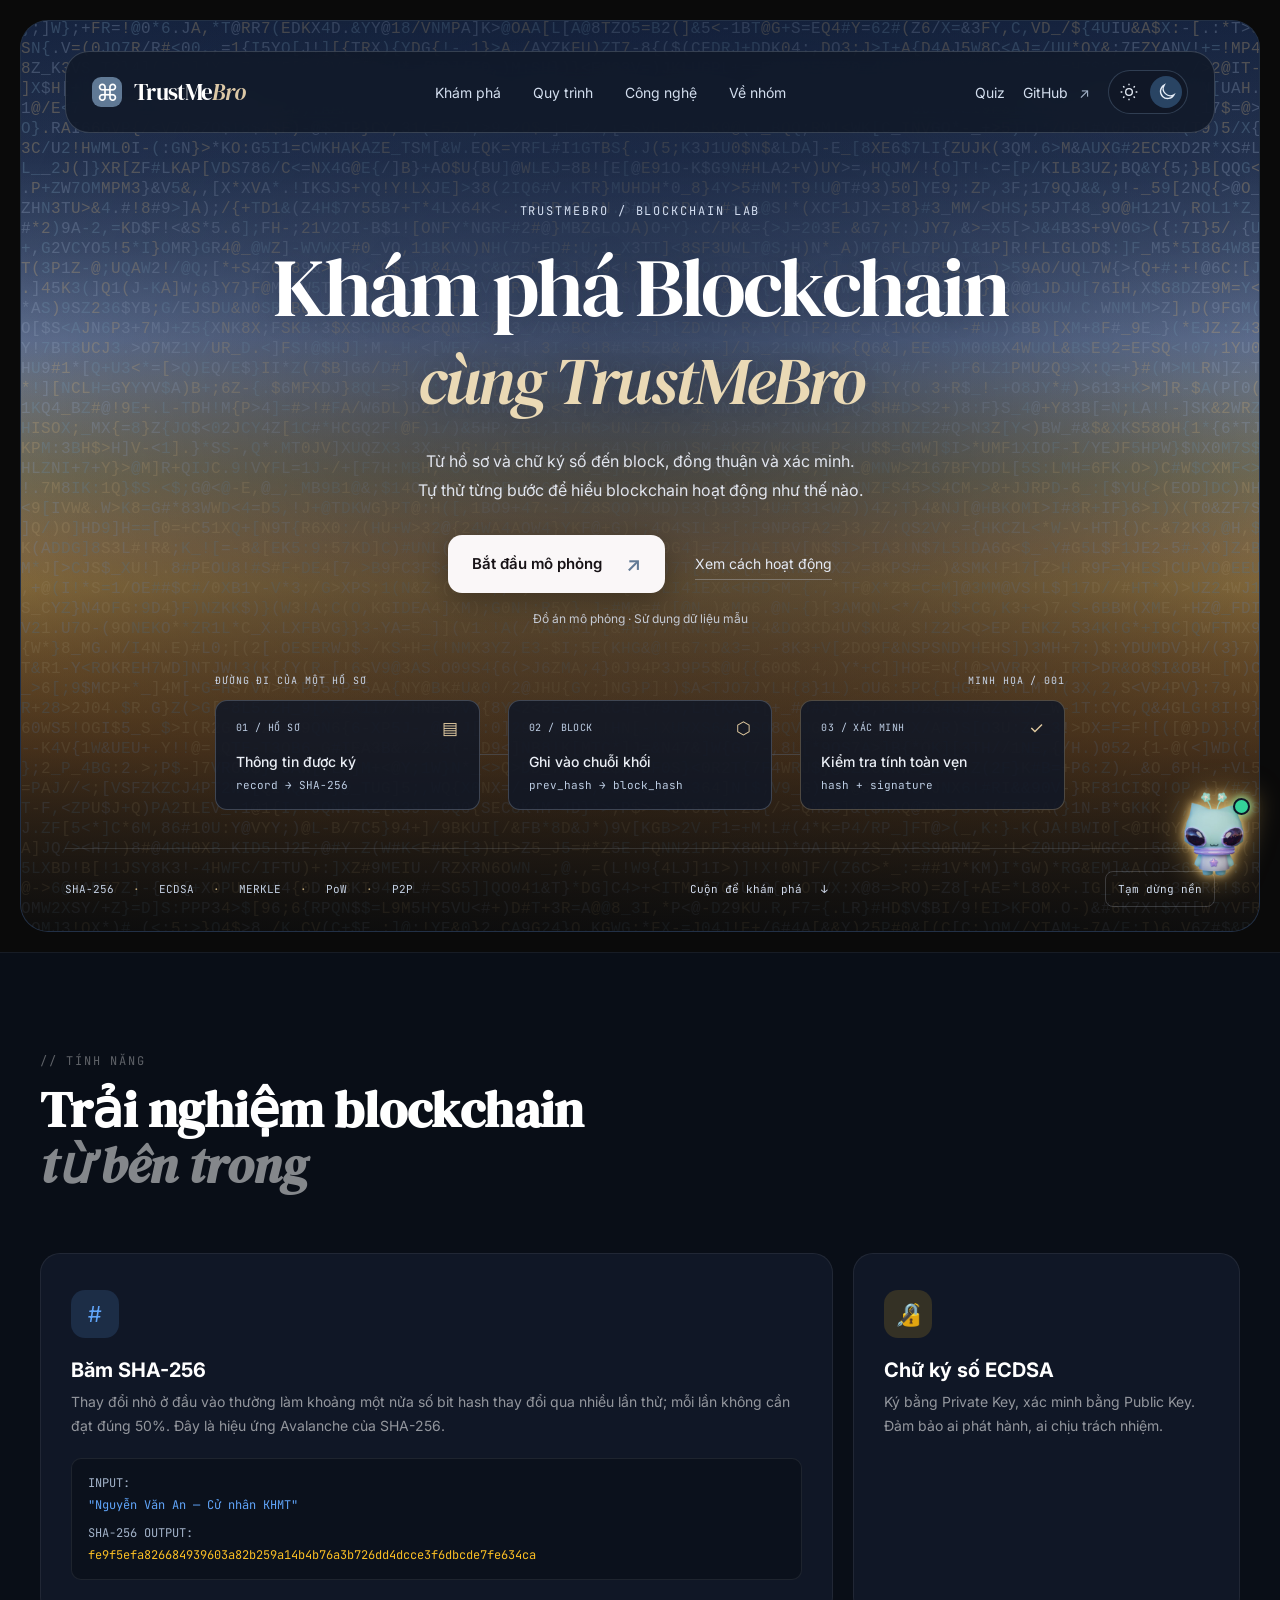
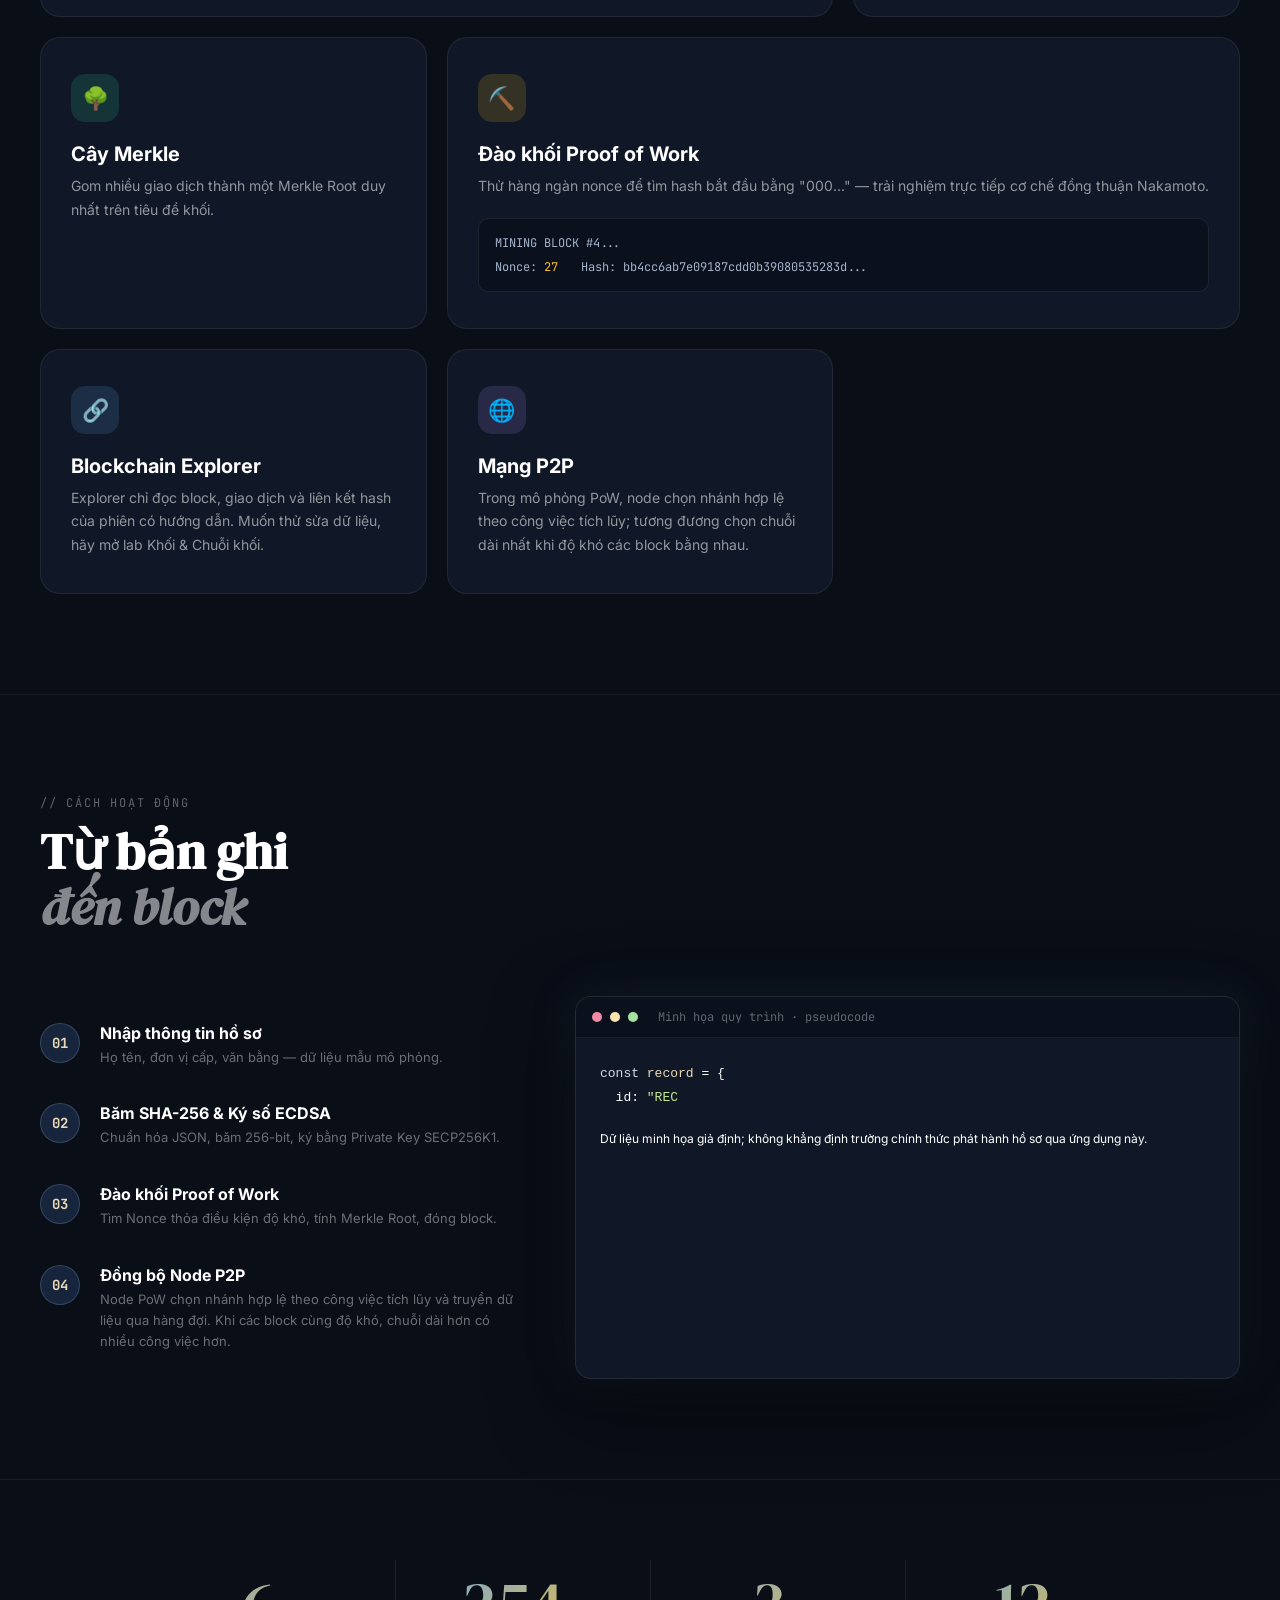
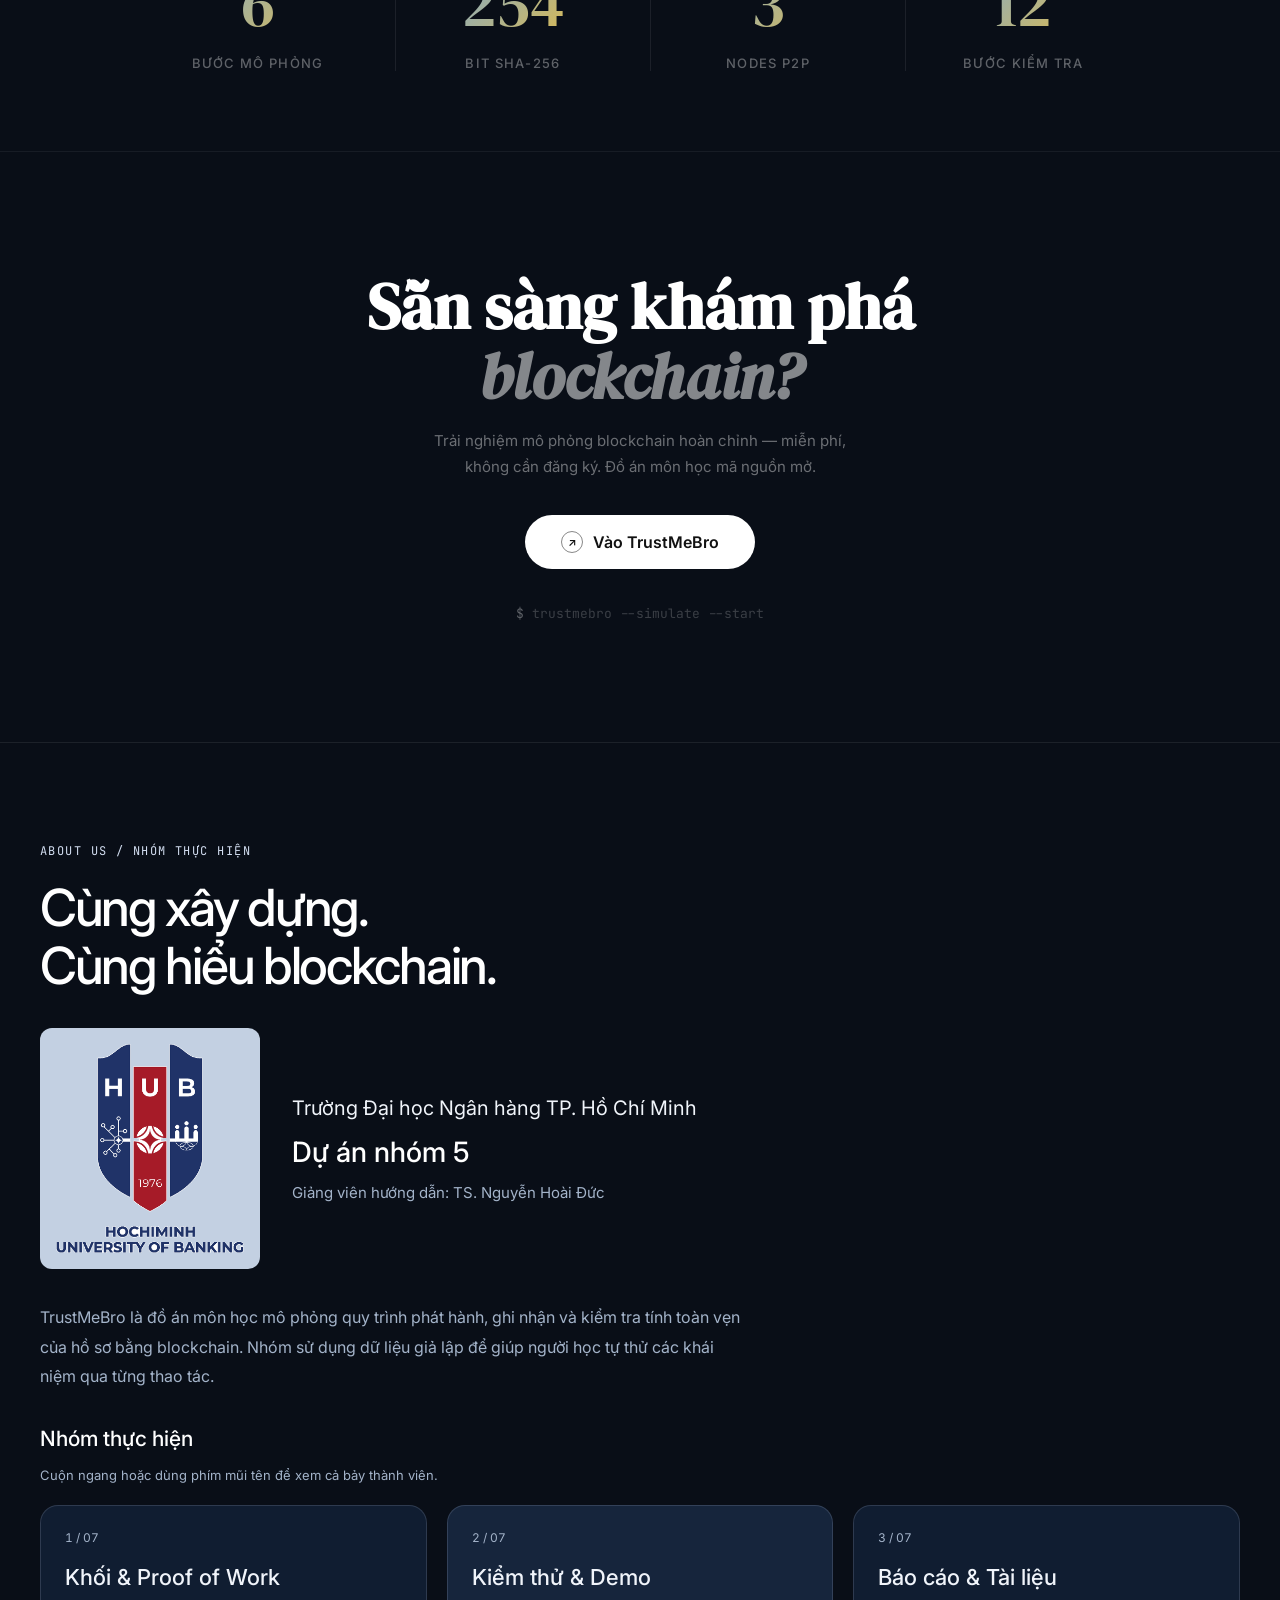
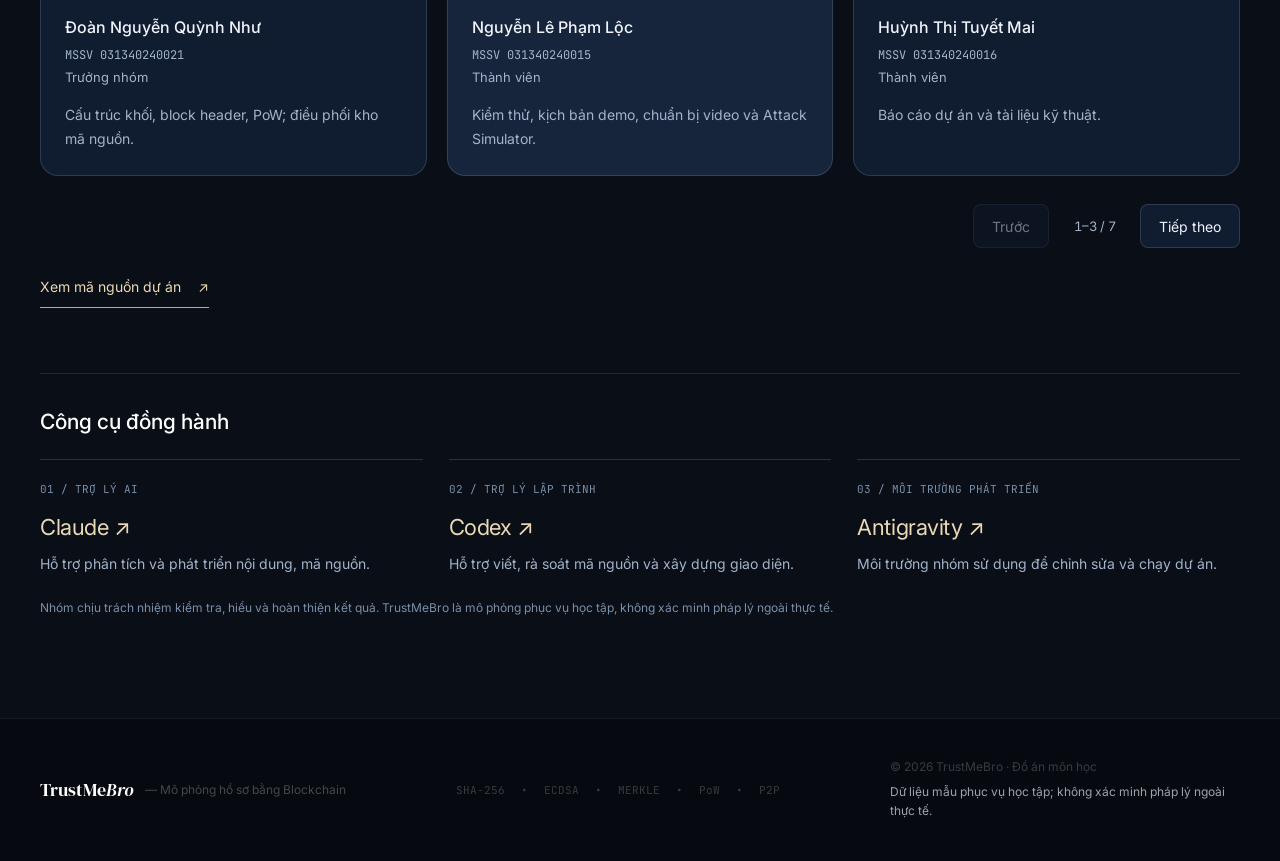
==== commit 825f1b03: "feat(chatbot): bong bong nhan vat phat sang, them google-genai" ====
--- a/landing.html
+++ b/landing.html
@@ -330,6 +330,7 @@
 @media(max-width:600px){.about-project{grid-template-columns:1fr;gap:20px}.member-carousel{grid-auto-columns:100%}.responsibility-card{padding:22px}.members-controls{justify-content:space-between;gap:12px}}
 
 </style><link rel="stylesheet" href="/ui/theme-toggle.css">
+<link rel="stylesheet" href="/ui/chatbot.css">
 </head>
 <body>
 
@@ -339,7 +340,7 @@
         <header class="new-nav">
             <a class="wordmark" href="#top" aria-label="TrustMeBro — Trang chủ"><span class="brand-symbol" aria-hidden="true">⌘</span>TrustMe<span>Bro</span></a>
             <nav aria-label="Điều hướng chính"><a href="#features">Khám phá</a><a href="#howtworks">Quy trình</a><a href="#stats">Công nghệ</a><a href="#about">Về nhóm</a></nav>
-            <div class="nav-utilities"><a class="nav-source" href="https://github.com/nhudoannana/TRUSTMEBRO-blockchain" target="_blank" rel="noopener noreferrer">GitHub <span class="external-label" aria-hidden="true">↗</span></a><button class="theme-switch theme-toggle" id="theme-toggle" aria-pressed="false" type="button" aria-label="Chế độ sáng"><svg viewBox="0 0 24 24" aria-hidden="true" focusable="false"><circle cx="12" cy="12" r="4"/><path d="M12 2v2m0 16v2M2 12h2m16 0h2M5 5l1.5 1.5m11 11L19 19M5 19l1.5-1.5m11-11L19 5"/></svg><svg viewBox="0 0 24 24" aria-hidden="true" focusable="false"><path d="M20.3 15.4A8.6 8.6 0 0 1 8.6 3.7a8.6 8.6 0 1 0 11.7 11.7Z"/></svg></button></div>
+            <div class="nav-utilities"><a class="nav-source" href="/ui/quiz.html">Quiz</a><a class="nav-source" href="https://github.com/nhudoannana/TRUSTMEBRO-blockchain" target="_blank" rel="noopener noreferrer">GitHub <span class="external-label" aria-hidden="true">↗</span></a><button class="theme-switch theme-toggle" id="theme-toggle" aria-pressed="false" type="button" aria-label="Chế độ sáng"><svg viewBox="0 0 24 24" aria-hidden="true" focusable="false"><circle cx="12" cy="12" r="4"/><path d="M12 2v2m0 16v2M2 12h2m16 0h2M5 5l1.5 1.5m11 11L19 19M5 19l1.5-1.5m11-11L19 5"/></svg><svg viewBox="0 0 24 24" aria-hidden="true" focusable="false"><path d="M20.3 15.4A8.6 8.6 0 0 1 8.6 3.7a8.6 8.6 0 1 0 11.7 11.7Z"/></svg></button></div>
         </header>
         <main class="hero-copy">
             <p class="eyebrow">TRUSTMEBRO / BLOCKCHAIN LAB</p>
@@ -928,5 +929,6 @@
 })();
 </script>
 
+<script src="/ui/chatbot.js" defer></script>
 </body>
 </html>
--- a/ui/chatbot.css
+++ b/ui/chatbot.css
@@ -0,0 +1,339 @@
+/* Floating Chatbot Bubble & Widget */
+#chatbot-bubble {
+  position: fixed;
+  bottom: 24px;
+  right: 24px;
+  width: 62px;
+  height: 62px;
+  border-radius: 50%;
+  border: 2.5px solid #d4a855;
+  background-color: #0f1626;
+  background-image: url('/ui/chatbot-avatar.jpg');
+  background-size: cover;
+  background-position: center;
+  box-shadow: 0 8px 24px rgba(0, 0, 0, 0.45), 0 0 0 3px rgba(212, 168, 85, 0.25);
+  cursor: pointer;
+  z-index: 99999;
+  transition: transform 0.25s cubic-bezier(0.34, 1.56, 0.64, 1), box-shadow 0.25s ease;
+  outline: none;
+}
+#chatbot-bubble:hover {
+  transform: scale(1.1);
+  box-shadow: 0 12px 30px rgba(0, 0, 0, 0.55), 0 0 0 5px rgba(212, 168, 85, 0.4);
+}
+#chatbot-bubble:active {
+  transform: scale(0.96);
+}
+#chatbot-bubble::after {
+  content: '';
+  position: absolute;
+  top: 1px;
+  right: 1px;
+  width: 13px;
+  height: 13px;
+  background: #34d399;
+  border: 2.5px solid #0f1626;
+  border-radius: 50%;
+  box-shadow: 0 0 8px rgba(52, 211, 153, 0.8);
+}
+#chatbot-tooltip {
+  position: fixed;
+  bottom: 94px;
+  right: 24px;
+  background: #16253c;
+  color: #ead9b5;
+  padding: 6px 12px;
+  border-radius: 10px;
+  font-size: 12px;
+  font-weight: 500;
+  border: 1px solid #2a3d5c;
+  box-shadow: 0 4px 14px rgba(0,0,0,0.3);
+  pointer-events: none;
+  z-index: 99998;
+  opacity: 0;
+  transform: translateY(6px);
+  transition: opacity 0.2s ease, transform 0.2s ease;
+  white-space: nowrap;
+}
+#chatbot-bubble:hover + #chatbot-tooltip,
+#chatbot-bubble:focus + #chatbot-tooltip {
+  opacity: 1;
+  transform: translateY(0);
+}
+
+/* Chat Window Modal */
+#chatbot-window {
+  position: fixed;
+  bottom: 96px;
+  right: 24px;
+  width: 390px;
+  max-width: calc(100vw - 32px);
+  height: 540px;
+  max-height: calc(100vh - 120px);
+  border-radius: 20px;
+  background: #0f1626;
+  border: 1px solid #1f2a44;
+  box-shadow: 0 20px 50px rgba(0, 0, 0, 0.6), 0 0 0 1px rgba(212, 168, 85, 0.15);
+  display: flex;
+  flex-direction: column;
+  overflow: hidden;
+  z-index: 99999;
+  opacity: 0;
+  transform: translateY(18px) scale(0.96);
+  pointer-events: none;
+  transition: opacity 0.25s cubic-bezier(0.16, 1, 0.3, 1), transform 0.25s cubic-bezier(0.16, 1, 0.3, 1);
+  font-family: system-ui, -apple-system, 'Segoe UI', Roboto, sans-serif;
+}
+#chatbot-window.open {
+  opacity: 1;
+  transform: translateY(0) scale(1);
+  pointer-events: auto;
+}
+
+/* Header */
+.cb-header {
+  padding: 12px 16px;
+  background: #141e33;
+  border-bottom: 1px solid #1f2a44;
+  display: flex;
+  align-items: center;
+  justify-content: space-between;
+}
+.cb-profile {
+  display: flex;
+  align-items: center;
+  gap: 12px;
+}
+.cb-avatar {
+  width: 40px;
+  height: 40px;
+  border-radius: 50%;
+  border: 2px solid #d4a855;
+  background-image: url('/ui/chatbot-avatar.jpg');
+  background-size: cover;
+  background-position: center;
+  flex-shrink: 0;
+}
+.cb-title-box {
+  line-height: 1.3;
+}
+.cb-title {
+  font-size: 14.5px;
+  font-weight: 600;
+  color: #f0f4fa;
+  margin: 0;
+}
+.cb-status {
+  font-size: 11.5px;
+  color: #34d399;
+  display: flex;
+  align-items: center;
+  gap: 5px;
+  margin: 0;
+}
+.cb-status::before {
+  content: '';
+  display: inline-block;
+  width: 7px;
+  height: 7px;
+  background: #34d399;
+  border-radius: 50%;
+}
+.cb-actions {
+  display: flex;
+  gap: 6px;
+}
+.cb-btn-icon {
+  background: transparent;
+  border: 0;
+  color: #8b97b3;
+  width: 32px;
+  height: 32px;
+  border-radius: 8px;
+  cursor: pointer;
+  display: grid;
+  place-items: center;
+  font-size: 18px;
+  line-height: 1;
+}
+.cb-btn-icon:hover {
+  background: #1c2a46;
+  color: #f0f4fa;
+}
+
+/* Messages List */
+.cb-messages {
+  flex: 1;
+  overflow-y: auto;
+  padding: 16px;
+  display: flex;
+  flex-direction: column;
+  gap: 12px;
+  background: #0a0f18;
+}
+.cb-msg {
+  max-width: 86%;
+  padding: 10px 14px;
+  font-size: 13.5px;
+  line-height: 1.55;
+  word-break: break-word;
+}
+.cb-msg.bot {
+  align-self: flex-start;
+  background: #141e33;
+  border: 1px solid #1f2a44;
+  color: #e6ebf5;
+  border-radius: 14px 14px 14px 4px;
+}
+.cb-msg.user {
+  align-self: flex-end;
+  background: #d4a855;
+  color: #101726;
+  font-weight: 500;
+  border-radius: 14px 14px 4px 14px;
+}
+.cb-chips {
+  display: flex;
+  flex-direction: column;
+  gap: 6px;
+  margin-top: 8px;
+}
+.cb-chip {
+  background: #101827;
+  border: 1px solid #253552;
+  color: #d4a855;
+  border-radius: 12px;
+  padding: 7px 11px;
+  font-size: 12px;
+  cursor: pointer;
+  text-align: left;
+  transition: background 0.15s, border-color 0.15s;
+}
+.cb-chip:hover {
+  background: #1a2742;
+  border-color: #d4a855;
+}
+.cb-loading-dots {
+  display: flex;
+  gap: 5px;
+  align-items: center;
+  padding: 4px 2px;
+}
+.cb-loading-dots span {
+  width: 6px;
+  height: 6px;
+  background: #8b97b3;
+  border-radius: 50%;
+  animation: cb-bounce 1.4s infinite ease-in-out both;
+}
+.cb-loading-dots span:nth-child(1) { animation-delay: -0.32s; }
+.cb-loading-dots span:nth-child(2) { animation-delay: -0.16s; }
+@keyframes cb-bounce {
+  0%, 80%, 100% { transform: scale(0); }
+  40% { transform: scale(1); }
+}
+
+/* Footer & Input */
+.cb-footer {
+  padding: 10px 12px;
+  background: #101726;
+  border-top: 1px solid #1f2a44;
+  display: flex;
+  gap: 8px;
+  align-items: center;
+}
+.cb-input {
+  flex: 1;
+  background: #0a0f18;
+  border: 1px solid #1f2a44;
+  border-radius: 12px;
+  padding: 10px 14px;
+  color: #f0f4fa;
+  font-size: 13.5px;
+  outline: none;
+  font-family: inherit;
+}
+.cb-input:focus {
+  border-color: #d4a855;
+}
+.cb-send-btn {
+  background: #d4a855;
+  border: 0;
+  border-radius: 12px;
+  width: 38px;
+  height: 38px;
+  display: grid;
+  place-items: center;
+  cursor: pointer;
+  color: #101726;
+  flex-shrink: 0;
+  font-size: 16px;
+  transition: filter 0.15s;
+}
+.cb-send-btn:hover {
+  filter: brightness(1.1);
+}
+.cb-send-btn:disabled {
+  opacity: 0.5;
+  cursor: not-allowed;
+}
+
+/* ===== Bong bóng = chính con nhân vật, nền trong suốt, phát sáng ===== */
+#chatbot-bubble {
+  width: 84px;
+  height: 84px;
+  border: 0;
+  border-radius: 0;
+  background-color: transparent;
+  background-image: url('/ui/chatbot-avatar.png');
+  background-size: contain;
+  background-repeat: no-repeat;
+  background-position: center;
+  box-shadow: none;
+  filter: drop-shadow(0 0 5px rgba(255, 220, 140, 0.9))
+          drop-shadow(0 0 14px rgba(212, 168, 85, 0.7));
+  animation: cb-glow 2.8s ease-in-out infinite;
+}
+#chatbot-bubble:hover {
+  box-shadow: none;
+  transform: scale(1.12);
+}
+#chatbot-bubble:active {
+  transform: scale(0.96);
+}
+
+/* chấm xanh "online" dời vào góc nhân vật */
+#chatbot-bubble::after {
+  top: 6px;
+  right: 6px;
+}
+
+/* ánh sáng thở nhẹ, ôm theo đường nét nhân vật */
+@keyframes cb-glow {
+  0%, 100% {
+    filter: drop-shadow(0 0 4px rgba(255, 220, 140, 0.8))
+            drop-shadow(0 0 10px rgba(212, 168, 85, 0.5));
+  }
+  50% {
+    filter: drop-shadow(0 0 8px rgba(255, 230, 160, 1))
+            drop-shadow(0 0 22px rgba(212, 168, 85, 0.9));
+  }
+}
+
+/* nâng tooltip và khung chat lên để không bị bong bóng to hơn che */
+#chatbot-tooltip { bottom: 114px; }
+#chatbot-window  { bottom: 120px; }
+
+/* avatar nhỏ trong header cũng dùng ảnh PNG */
+.cb-avatar {
+  background-image: url('/ui/chatbot-avatar.png');
+  background-size: contain;
+  background-repeat: no-repeat;
+  background-color: transparent;
+  border: 0;
+}
+
+/* người bật "giảm chuyển động" thì tắt nhấp nháy */
+@media (prefers-reduced-motion: reduce) {
+  #chatbot-bubble { animation: none; }
+}
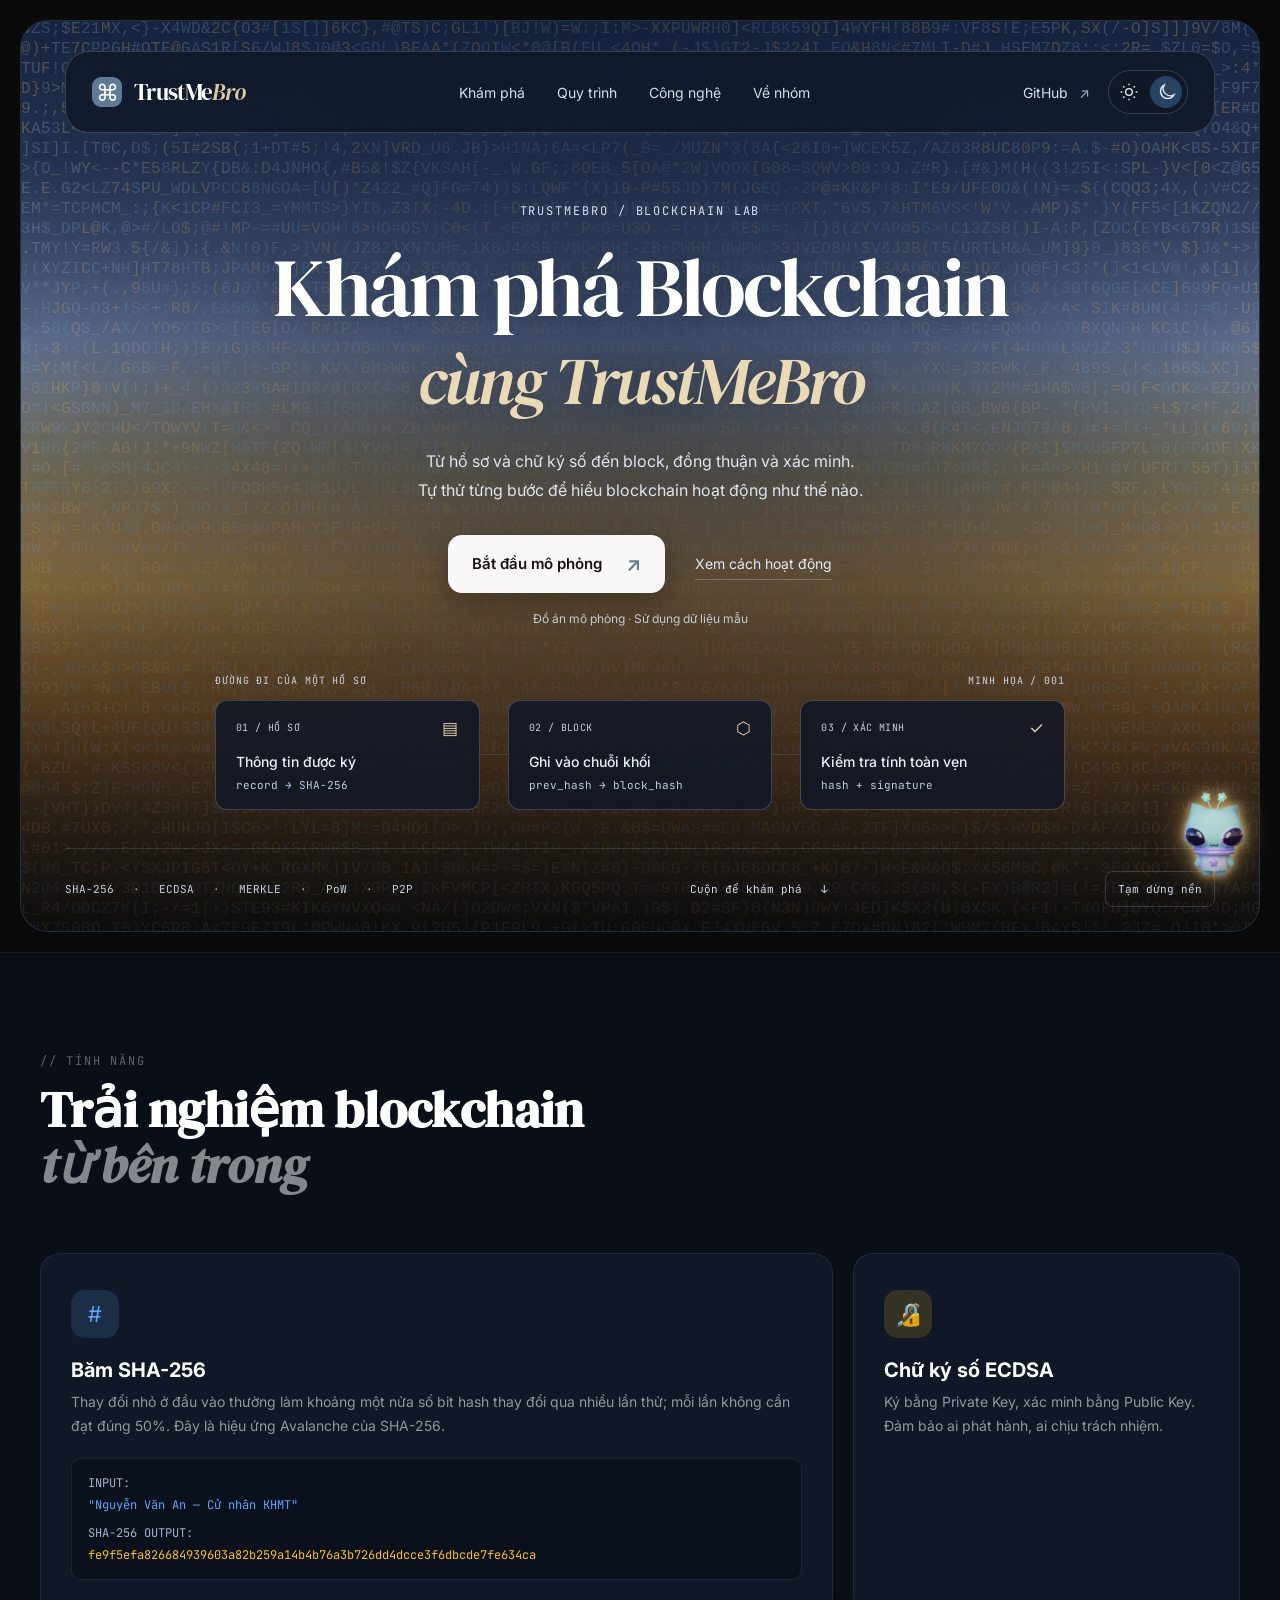
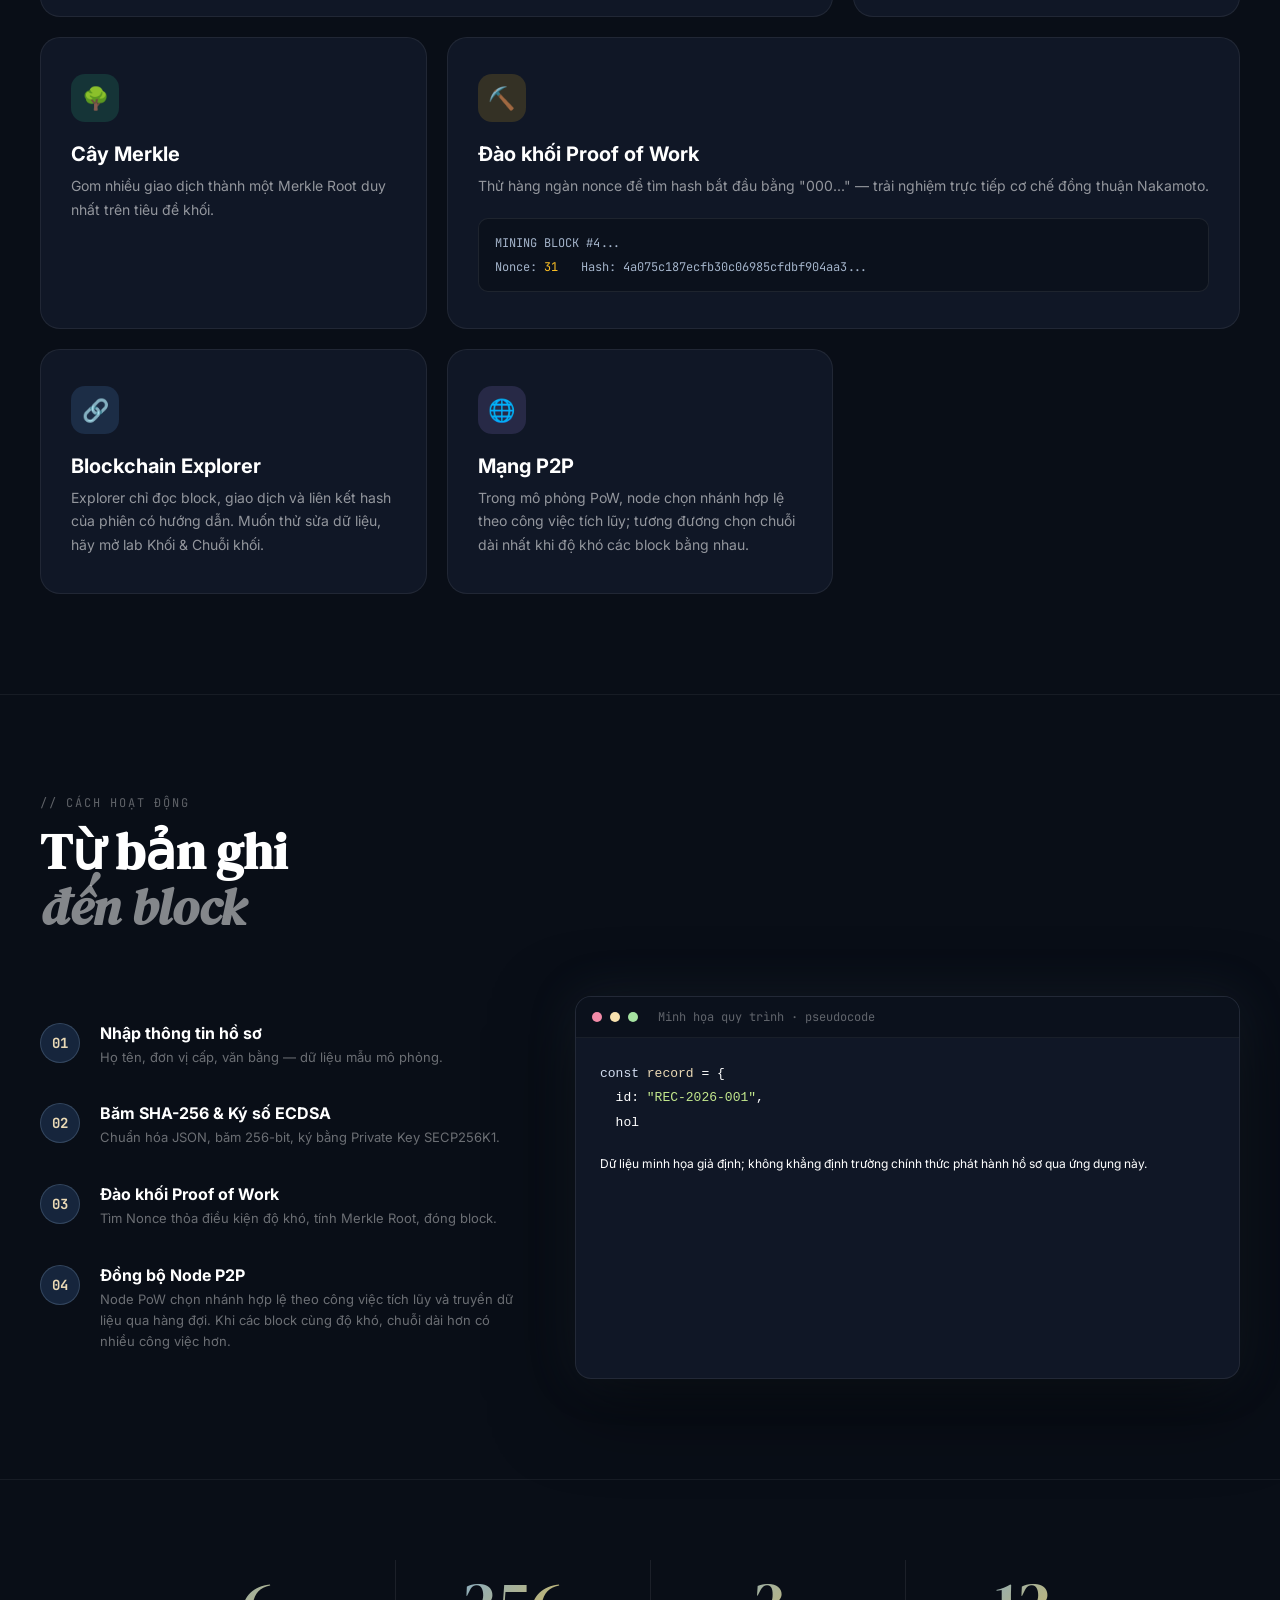
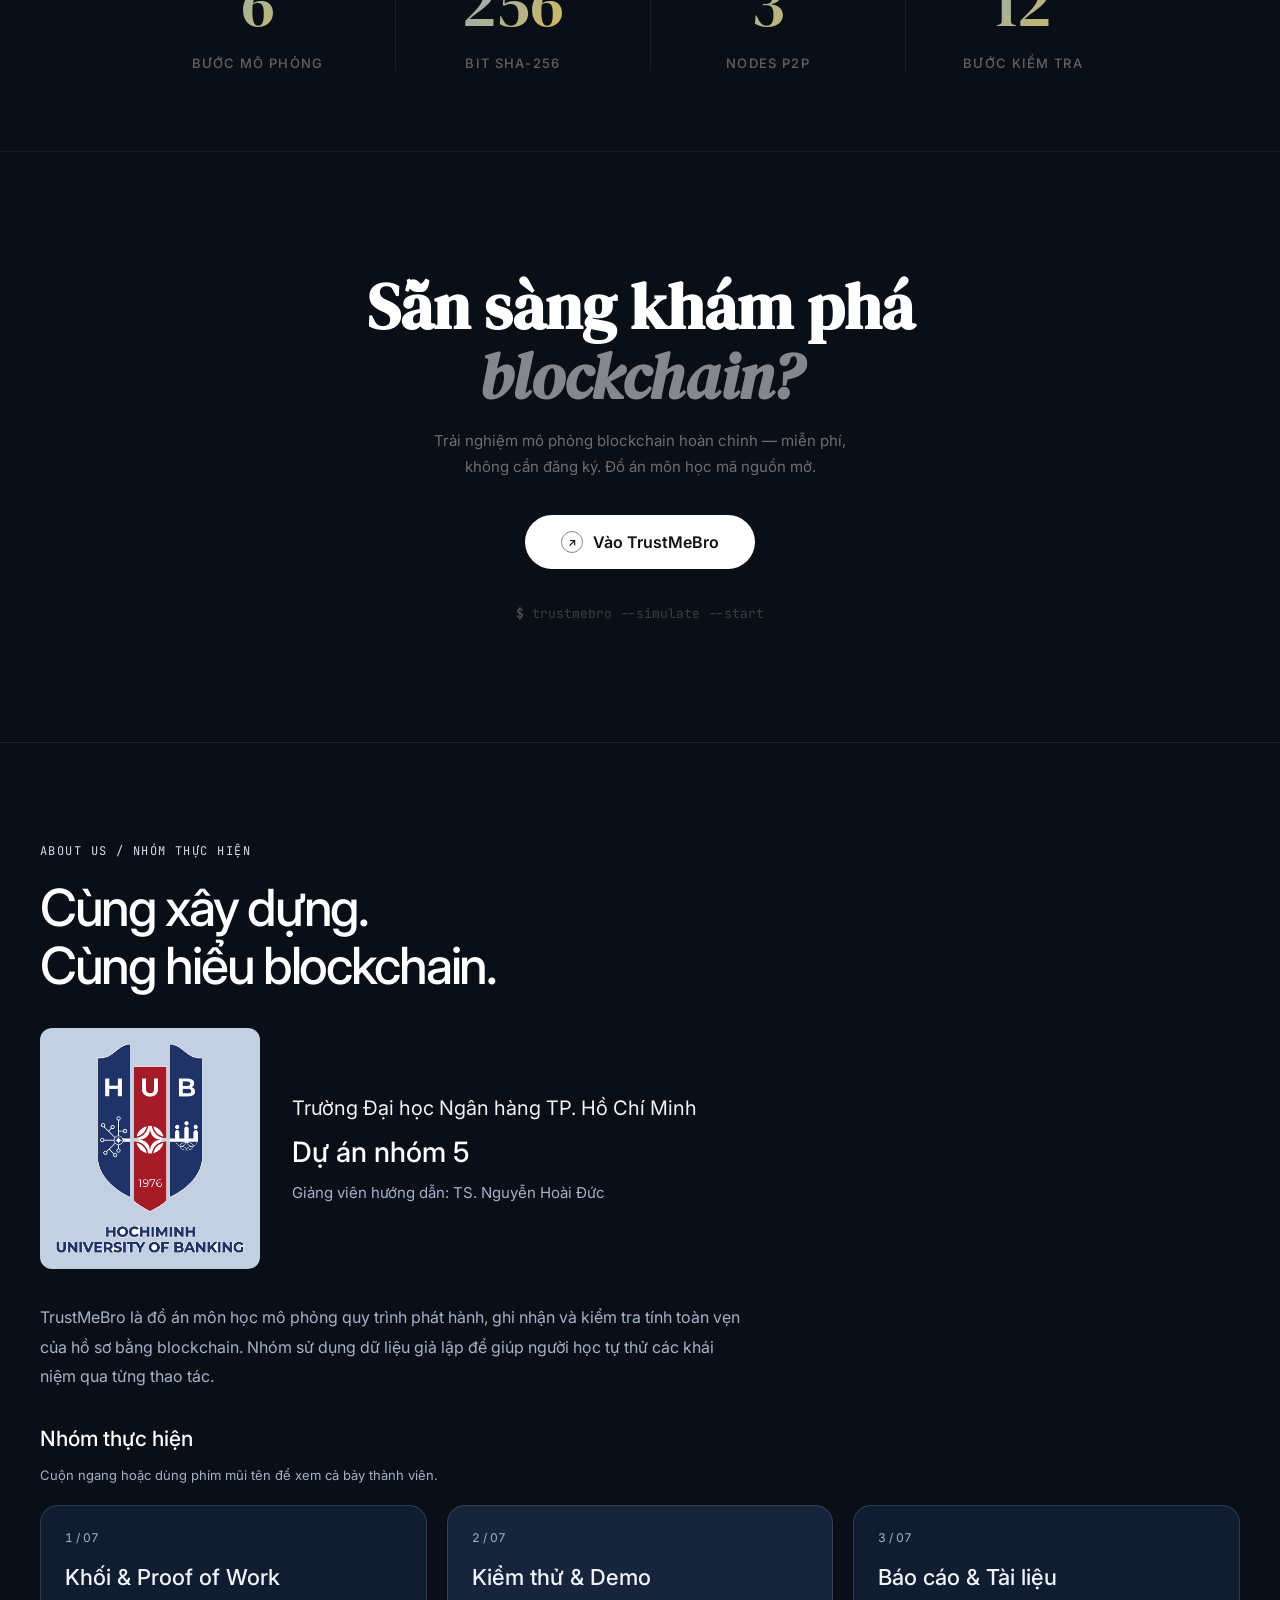
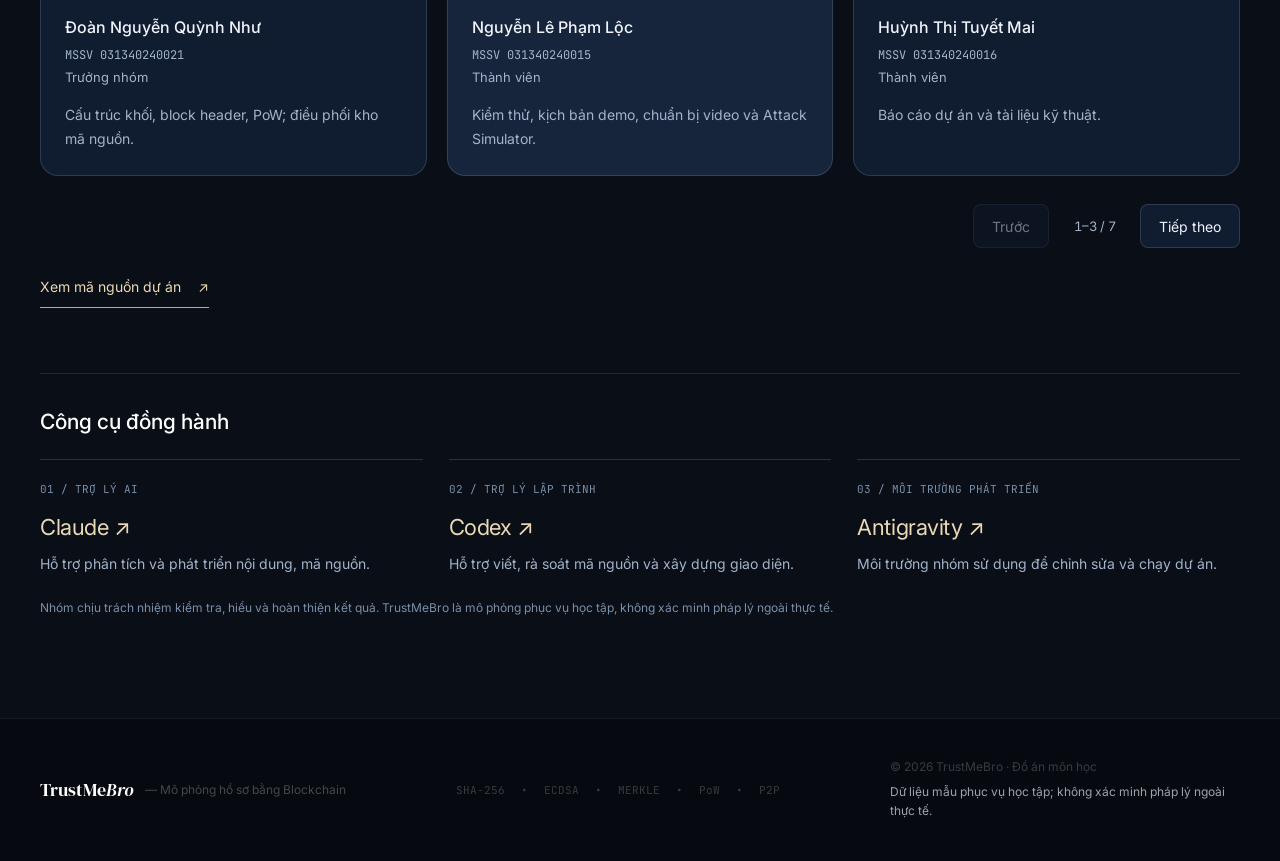
==== commit 6046c728: "feat: complete chatbot AI assistant integration (C2-C4) with Claude widget and multi-page inclusion" ====
--- a/landing.html
+++ b/landing.html
@@ -340,7 +340,7 @@
         <header class="new-nav">
             <a class="wordmark" href="#top" aria-label="TrustMeBro — Trang chủ"><span class="brand-symbol" aria-hidden="true">⌘</span>TrustMe<span>Bro</span></a>
             <nav aria-label="Điều hướng chính"><a href="#features">Khám phá</a><a href="#howtworks">Quy trình</a><a href="#stats">Công nghệ</a><a href="#about">Về nhóm</a></nav>
-            <div class="nav-utilities"><a class="nav-source" href="/ui/quiz.html">Quiz</a><a class="nav-source" href="https://github.com/nhudoannana/TRUSTMEBRO-blockchain" target="_blank" rel="noopener noreferrer">GitHub <span class="external-label" aria-hidden="true">↗</span></a><button class="theme-switch theme-toggle" id="theme-toggle" aria-pressed="false" type="button" aria-label="Chế độ sáng"><svg viewBox="0 0 24 24" aria-hidden="true" focusable="false"><circle cx="12" cy="12" r="4"/><path d="M12 2v2m0 16v2M2 12h2m16 0h2M5 5l1.5 1.5m11 11L19 19M5 19l1.5-1.5m11-11L19 5"/></svg><svg viewBox="0 0 24 24" aria-hidden="true" focusable="false"><path d="M20.3 15.4A8.6 8.6 0 0 1 8.6 3.7a8.6 8.6 0 1 0 11.7 11.7Z"/></svg></button></div>
+            <div class="nav-utilities"><a class="nav-source" href="https://github.com/nhudoannana/TRUSTMEBRO-blockchain" target="_blank" rel="noopener noreferrer">GitHub <span class="external-label" aria-hidden="true">↗</span></a><button class="theme-switch theme-toggle" id="theme-toggle" aria-pressed="false" type="button" aria-label="Chế độ sáng"><svg viewBox="0 0 24 24" aria-hidden="true" focusable="false"><circle cx="12" cy="12" r="4"/><path d="M12 2v2m0 16v2M2 12h2m16 0h2M5 5l1.5 1.5m11 11L19 19M5 19l1.5-1.5m11-11L19 5"/></svg><svg viewBox="0 0 24 24" aria-hidden="true" focusable="false"><path d="M20.3 15.4A8.6 8.6 0 0 1 8.6 3.7a8.6 8.6 0 1 0 11.7 11.7Z"/></svg></button></div>
         </header>
         <main class="hero-copy">
             <p class="eyebrow">TRUSTMEBRO / BLOCKCHAIN LAB</p>
@@ -928,7 +928,7 @@
   document.getElementById('members-controls').hidden = false;
 })();
 </script>
-
+<script src="/ui/session.js" defer></script>
 <script src="/ui/chatbot.js" defer></script>
 </body>
 </html>
--- a/ui/chatbot.css
+++ b/ui/chatbot.css
@@ -1,339 +1,572 @@
-/* Floating Chatbot Bubble & Widget */
+/*
+ * TRUSTMEBRO — Trợ lý AI (Chatbot-1): CSS có phạm vi.
+ * Mọi selector nằm trong #chatbot-bubble, #chatbot-tooltip, #chatbot-window hoặc .cb-*.
+ * Không đụng tới button/input/body toàn trang. Theme: html[data-theme="dark"|"light"] (mặc định tối).
+ */
+
+/* ===== Biến theo theme (gán trên chính các phần tử của widget) ===== */
+#chatbot-bubble,
+#chatbot-tooltip,
+#chatbot-window {
+  --cb-bubble: 84px;
+  --cb-bg: #141824;
+  --cb-bg-messages: #0c0f17;
+  --cb-bg-raised: #1b2133;
+  --cb-bg-input: #0c0f17;
+  --cb-border: rgba(139, 92, 246, 0.2);
+  --cb-border-strong: rgba(129, 140, 248, 0.45);
+  --cb-text: #e8ecf5;
+  --cb-muted: #a3adc2;
+  --cb-accent: #818cf8;
+  --cb-user-bg: #4f46e5;
+  --cb-on-user: #ffffff;
+  --cb-chip-bg: rgba(129, 140, 248, 0.1);
+  --cb-chip-border: rgba(129, 140, 248, 0.35);
+  --cb-chip-text: #c7d2fe;
+  --cb-link: #a5b4fc;
+  --cb-focus: #a5b4fc;
+  --cb-ok: #a6e3a1;
+  --cb-warn: #f9e2af;
+  --cb-err: #f38ba8;
+  --cb-warn-bg: rgba(249, 226, 175, 0.1);
+  --cb-warn-border: rgba(249, 226, 175, 0.35);
+  --cb-err-bg: rgba(243, 139, 168, 0.12);
+  --cb-err-border: rgba(243, 139, 168, 0.4);
+  --cb-shadow: 0 20px 50px rgba(0, 0, 0, 0.55);
+}
+html[data-theme="light"] #chatbot-bubble,
+html[data-theme="light"] #chatbot-tooltip,
+html[data-theme="light"] #chatbot-window {
+  --cb-bg: #ffffff;
+  --cb-bg-messages: #f8fafc;
+  --cb-bg-raised: #eef2f7;
+  --cb-bg-input: #ffffff;
+  --cb-border: #dbe2ec;
+  --cb-border-strong: #a5b4fc;
+  --cb-text: #0f172a;
+  --cb-muted: #475569;
+  --cb-accent: #4f46e5;
+  --cb-user-bg: #4f46e5;
+  --cb-on-user: #ffffff;
+  --cb-chip-bg: #eef2ff;
+  --cb-chip-border: #c7d2fe;
+  --cb-chip-text: #3730a3;
+  --cb-link: #4338ca;
+  --cb-focus: #4338ca;
+  --cb-ok: #15803d;
+  --cb-warn: #78350f;
+  --cb-err: #991b1b;
+  --cb-warn-bg: #fffbeb;
+  --cb-warn-border: #fcd34d;
+  --cb-err-bg: #fef2f2;
+  --cb-err-border: #fca5a5;
+  --cb-shadow: 0 20px 50px rgba(15, 23, 42, 0.18);
+}
+
+/* ===== Bong bóng ===== */
 #chatbot-bubble {
   position: fixed;
-  bottom: 24px;
-  right: 24px;
-  width: 62px;
-  height: 62px;
+  right: calc(24px + env(safe-area-inset-right, 0px));
+  bottom: calc(24px + env(safe-area-inset-bottom, 0px));
+  z-index: 999;
+  box-sizing: border-box;
+  width: var(--cb-bubble);
+  height: var(--cb-bubble);
+  min-height: 0;
+  margin: 0;
+  padding: 0;
+  border: 0;
+  border-radius: 0;
+  appearance: none;
+  -webkit-appearance: none;
+  background-color: transparent;
+  background-image: url('/ui/chatbot-avatar.png');
+  background-repeat: no-repeat;
+  background-position: center;
+  background-size: contain;
+  box-shadow: none;
+  cursor: pointer;
+  filter: drop-shadow(0 0 5px rgba(255, 220, 140, 0.85)) drop-shadow(0 0 14px rgba(200, 160, 96, 0.6));
+  animation: cb-glow 2.8s ease-in-out infinite;
+  transition: transform 0.25s cubic-bezier(0.34, 1.56, 0.64, 1);
+}
+#chatbot-bubble:hover { transform: scale(1.08); }
+#chatbot-bubble:active { transform: scale(0.96); }
+#chatbot-bubble:focus-visible {
+  outline: 3px solid var(--cb-focus);
+  outline-offset: 4px;
   border-radius: 50%;
-  border: 2.5px solid #d4a855;
-  background-color: #0f1626;
-  background-image: url('/ui/chatbot-avatar.jpg');
-  background-size: cover;
-  background-position: center;
-  box-shadow: 0 8px 24px rgba(0, 0, 0, 0.45), 0 0 0 3px rgba(212, 168, 85, 0.25);
-  cursor: pointer;
-  z-index: 99999;
-  transition: transform 0.25s cubic-bezier(0.34, 1.56, 0.64, 1), box-shadow 0.25s ease;
-  outline: none;
-}
-#chatbot-bubble:hover {
-  transform: scale(1.1);
-  box-shadow: 0 12px 30px rgba(0, 0, 0, 0.55), 0 0 0 5px rgba(212, 168, 85, 0.4);
-}
-#chatbot-bubble:active {
-  transform: scale(0.96);
-}
+}
+/* Chấm trạng thái chỉ hiện khi đã biết trạng thái thật của backend. */
 #chatbot-bubble::after {
   content: '';
   position: absolute;
-  top: 1px;
-  right: 1px;
+  top: 6px;
+  right: 6px;
   width: 13px;
   height: 13px;
-  background: #34d399;
-  border: 2.5px solid #0f1626;
   border-radius: 50%;
-  box-shadow: 0 0 8px rgba(52, 211, 153, 0.8);
-}
+  border: 2.5px solid #0c0f17;
+  background: transparent;
+  opacity: 0;
+  transition: opacity 0.2s ease;
+}
+#chatbot-bubble[data-state="ready"]::after { opacity: 1; background: #34d399; box-shadow: 0 0 8px rgba(52, 211, 153, 0.8); }
+#chatbot-bubble[data-state="unavailable"]::after { opacity: 1; background: #fbbf24; }
+#chatbot-bubble[data-state="error"]::after { opacity: 1; background: #f87171; }
+
+/* Dự phòng khi thiếu ảnh nhân vật. */
+#chatbot-bubble.cb-no-avatar {
+  background-image: none;
+  border-radius: 50%;
+  background-color: #4f46e5;
+  filter: none;
+  box-shadow: 0 8px 24px rgba(0, 0, 0, 0.35);
+  width: 62px;
+  height: 62px;
+}
+#chatbot-bubble.cb-no-avatar::before {
+  content: 'AI';
+  position: absolute;
+  inset: 0;
+  display: grid;
+  place-items: center;
+  color: #ffffff;
+  font: 700 18px/1 system-ui, -apple-system, 'Segoe UI', Roboto, sans-serif;
+}
+
+@keyframes cb-glow {
+  0%, 100% { filter: drop-shadow(0 0 4px rgba(255, 220, 140, 0.75)) drop-shadow(0 0 10px rgba(200, 160, 96, 0.5)); }
+  50% { filter: drop-shadow(0 0 8px rgba(255, 230, 160, 1)) drop-shadow(0 0 20px rgba(200, 160, 96, 0.85)); }
+}
+
+/* ===== Tooltip ===== */
 #chatbot-tooltip {
   position: fixed;
-  bottom: 94px;
-  right: 24px;
-  background: #16253c;
-  color: #ead9b5;
+  right: calc(24px + env(safe-area-inset-right, 0px));
+  bottom: calc(24px + var(--cb-bubble) + 4px + env(safe-area-inset-bottom, 0px));
+  z-index: 998;
   padding: 6px 12px;
+  border: 1px solid var(--cb-border);
   border-radius: 10px;
-  font-size: 12px;
-  font-weight: 500;
-  border: 1px solid #2a3d5c;
-  box-shadow: 0 4px 14px rgba(0,0,0,0.3);
+  background: var(--cb-bg-raised);
+  color: var(--cb-text);
+  font: 500 12px/1.4 system-ui, -apple-system, 'Segoe UI', Roboto, sans-serif;
+  white-space: nowrap;
   pointer-events: none;
-  z-index: 99998;
   opacity: 0;
   transform: translateY(6px);
   transition: opacity 0.2s ease, transform 0.2s ease;
-  white-space: nowrap;
 }
 #chatbot-bubble:hover + #chatbot-tooltip,
-#chatbot-bubble:focus + #chatbot-tooltip {
+#chatbot-bubble:focus-visible + #chatbot-tooltip {
   opacity: 1;
   transform: translateY(0);
 }
-
-/* Chat Window Modal */
+#chatbot-bubble[aria-expanded="true"] + #chatbot-tooltip { opacity: 0; }
+
+/* ===== Cửa sổ chat ===== */
 #chatbot-window {
   position: fixed;
-  bottom: 96px;
-  right: 24px;
-  width: 390px;
-  max-width: calc(100vw - 32px);
-  height: 540px;
-  max-height: calc(100vh - 120px);
-  border-radius: 20px;
-  background: #0f1626;
-  border: 1px solid #1f2a44;
-  box-shadow: 0 20px 50px rgba(0, 0, 0, 0.6), 0 0 0 1px rgba(212, 168, 85, 0.15);
+  right: calc(24px + env(safe-area-inset-right, 0px));
+  bottom: calc(24px + var(--cb-bubble) + 12px + env(safe-area-inset-bottom, 0px));
+  z-index: 999;
+  box-sizing: border-box;
   display: flex;
   flex-direction: column;
+  width: 400px;
+  max-width: calc(100vw - 32px);
+  height: 560px;
+  max-height: calc(100vh - 150px);
+  max-height: calc(100dvh - 150px);
   overflow: hidden;
-  z-index: 99999;
+  border: 1px solid var(--cb-border);
+  border-radius: 20px;
+  background: var(--cb-bg);
+  color: var(--cb-text);
+  box-shadow: var(--cb-shadow);
+  font: 400 14px/1.5 system-ui, -apple-system, 'Segoe UI', Roboto, sans-serif;
+  text-align: left;
+  letter-spacing: normal;
+  text-transform: none;
+  /* Đóng: visibility loại hộp thoại khỏi thứ tự Tab và cây trợ năng. */
+  visibility: hidden;
   opacity: 0;
-  transform: translateY(18px) scale(0.96);
+  transform: translateY(14px) scale(0.97);
+  transform-origin: bottom right;
   pointer-events: none;
-  transition: opacity 0.25s cubic-bezier(0.16, 1, 0.3, 1), transform 0.25s cubic-bezier(0.16, 1, 0.3, 1);
-  font-family: system-ui, -apple-system, 'Segoe UI', Roboto, sans-serif;
+  transition: opacity 0.22s ease, transform 0.22s cubic-bezier(0.16, 1, 0.3, 1), visibility 0s linear 0.22s;
 }
 #chatbot-window.open {
+  visibility: visible;
   opacity: 1;
   transform: translateY(0) scale(1);
   pointer-events: auto;
-}
-
-/* Header */
-.cb-header {
-  padding: 12px 16px;
-  background: #141e33;
-  border-bottom: 1px solid #1f2a44;
+  transition: opacity 0.22s ease, transform 0.22s cubic-bezier(0.16, 1, 0.3, 1), visibility 0s;
+}
+#chatbot-window *,
+#chatbot-window *::before,
+#chatbot-window *::after { box-sizing: border-box; }
+#chatbot-window [hidden] { display: none !important; }
+#chatbot-window:focus { outline: none; }
+
+/* Chỉ để trình đọc màn hình. */
+#chatbot-window .cb-sr {
+  position: absolute;
+  width: 1px;
+  height: 1px;
+  margin: -1px;
+  padding: 0;
+  overflow: hidden;
+  clip: rect(0, 0, 0, 0);
+  white-space: nowrap;
+  border: 0;
+}
+
+/* Biểu tượng SVG dùng chung */
+#chatbot-window .cb-icon {
+  width: 18px;
+  height: 18px;
+  fill: none;
+  stroke: currentColor;
+  stroke-width: 2;
+  stroke-linecap: round;
+  stroke-linejoin: round;
+  flex-shrink: 0;
+}
+
+/* ===== Header ===== */
+#chatbot-window .cb-header {
   display: flex;
   align-items: center;
   justify-content: space-between;
-}
-.cb-profile {
+  gap: 8px;
+  padding: 10px 12px 10px 16px;
+  border-bottom: 1px solid var(--cb-border);
+  background: var(--cb-bg-raised);
+}
+#chatbot-window .cb-profile { display: flex; align-items: center; gap: 12px; min-width: 0; }
+#chatbot-window .cb-avatar {
+  width: 40px;
+  height: 40px;
+  flex-shrink: 0;
+  background: url('/ui/chatbot-avatar.png') center / contain no-repeat;
+}
+#chatbot-window .cb-avatar.cb-no-avatar {
+  border-radius: 50%;
+  background: #4f46e5;
+  display: grid;
+  place-items: center;
+}
+#chatbot-window .cb-avatar.cb-no-avatar::before { content: 'AI'; color: #ffffff; font: 700 13px/1 system-ui, sans-serif; }
+#chatbot-window .cb-title-box { min-width: 0; line-height: 1.3; }
+#chatbot-window .cb-title {
+  margin: 0;
+  padding: 0;
+  color: var(--cb-text);
+  font: 600 14.5px/1.3 system-ui, -apple-system, 'Segoe UI', Roboto, sans-serif;
+  letter-spacing: normal;
+  text-transform: none;
+}
+#chatbot-window .cb-status {
   display: flex;
   align-items: center;
-  gap: 12px;
-}
-.cb-avatar {
-  width: 40px;
-  height: 40px;
-  border-radius: 50%;
-  border: 2px solid #d4a855;
-  background-image: url('/ui/chatbot-avatar.jpg');
-  background-size: cover;
-  background-position: center;
-  flex-shrink: 0;
-}
-.cb-title-box {
-  line-height: 1.3;
-}
-.cb-title {
-  font-size: 14.5px;
-  font-weight: 600;
-  color: #f0f4fa;
-  margin: 0;
-}
-.cb-status {
-  font-size: 11.5px;
-  color: #34d399;
-  display: flex;
-  align-items: center;
-  gap: 5px;
-  margin: 0;
-}
-.cb-status::before {
+  gap: 6px;
+  margin: 0;
+  padding: 0;
+  color: var(--cb-muted);
+  font: 400 11.5px/1.4 system-ui, -apple-system, 'Segoe UI', Roboto, sans-serif;
+}
+#chatbot-window .cb-status::before {
   content: '';
-  display: inline-block;
   width: 7px;
   height: 7px;
-  background: #34d399;
+  flex-shrink: 0;
   border-radius: 50%;
-}
-.cb-actions {
-  display: flex;
-  gap: 6px;
-}
-.cb-btn-icon {
-  background: transparent;
-  border: 0;
-  color: #8b97b3;
-  width: 32px;
-  height: 32px;
-  border-radius: 8px;
-  cursor: pointer;
+  background: var(--cb-muted);
+}
+#chatbot-window .cb-status[data-state="ready"]::before { background: var(--cb-ok); }
+#chatbot-window .cb-status[data-state="unavailable"]::before { background: var(--cb-warn); }
+#chatbot-window .cb-status[data-state="error"]::before { background: var(--cb-err); }
+#chatbot-window .cb-header-actions { display: flex; gap: 4px; flex-shrink: 0; }
+
+#chatbot-window .cb-btn-icon {
   display: grid;
   place-items: center;
-  font-size: 18px;
-  line-height: 1;
-}
-.cb-btn-icon:hover {
-  background: #1c2a46;
-  color: #f0f4fa;
-}
-
-/* Messages List */
-.cb-messages {
-  flex: 1;
-  overflow-y: auto;
-  padding: 16px;
+  width: 36px;
+  height: 36px;
+  min-height: 0;
+  margin: 0;
+  padding: 0;
+  border: 0;
+  border-radius: 10px;
+  appearance: none;
+  -webkit-appearance: none;
+  background: transparent;
+  color: var(--cb-muted);
+  box-shadow: none;
+  font: inherit;
+  cursor: pointer;
+  transition: background 0.15s ease, color 0.15s ease;
+}
+#chatbot-window .cb-btn-icon:hover:not(:disabled) { background: var(--cb-chip-bg); color: var(--cb-text); }
+#chatbot-window .cb-btn-icon:disabled { opacity: 0.4; cursor: not-allowed; }
+
+/* ===== Danh sách tin nhắn ===== */
+#chatbot-window .cb-messages {
+  flex: 1 1 auto;
+  min-height: 0;
   display: flex;
   flex-direction: column;
   gap: 12px;
-  background: #0a0f18;
-}
-.cb-msg {
-  max-width: 86%;
+  padding: 16px;
+  overflow-x: hidden;
+  overflow-y: auto;
+  overscroll-behavior: contain;
+  scroll-behavior: auto;
+  background: var(--cb-bg-messages);
+}
+#chatbot-window .cb-msg {
+  max-width: 88%;
   padding: 10px 14px;
   font-size: 13.5px;
   line-height: 1.55;
-  word-break: break-word;
-}
-.cb-msg.bot {
+  overflow-wrap: anywhere;
+}
+#chatbot-window .cb-text { white-space: pre-wrap; overflow-wrap: anywhere; }
+#chatbot-window .cb-msg--bot {
   align-self: flex-start;
-  background: #141e33;
-  border: 1px solid #1f2a44;
-  color: #e6ebf5;
+  border: 1px solid var(--cb-border);
   border-radius: 14px 14px 14px 4px;
-}
-.cb-msg.user {
+  background: var(--cb-bg-raised);
+  color: var(--cb-text);
+}
+#chatbot-window .cb-msg--user {
   align-self: flex-end;
-  background: #d4a855;
-  color: #101726;
-  font-weight: 500;
   border-radius: 14px 14px 4px 14px;
-}
-.cb-chips {
-  display: flex;
-  flex-direction: column;
-  gap: 6px;
-  margin-top: 8px;
-}
-.cb-chip {
-  background: #101827;
-  border: 1px solid #253552;
-  color: #d4a855;
+  background: var(--cb-user-bg);
+  color: var(--cb-on-user);
+}
+#chatbot-window .cb-msg--failed { opacity: 0.85; outline: 1.5px dashed var(--cb-err-border); outline-offset: 2px; }
+#chatbot-window .cb-failed-label { margin-top: 4px; font-size: 11.5px; opacity: 0.9; }
+#chatbot-window .cb-note { margin-top: 8px; color: var(--cb-muted); font-size: 12px; }
+
+/* Gợi ý nhanh */
+#chatbot-window .cb-chips { display: flex; flex-direction: column; gap: 6px; margin-top: 10px; }
+#chatbot-window .cb-chip {
+  min-height: 0;
+  margin: 0;
+  padding: 8px 12px;
+  border: 1px solid var(--cb-chip-border);
   border-radius: 12px;
-  padding: 7px 11px;
-  font-size: 12px;
+  appearance: none;
+  -webkit-appearance: none;
+  background: var(--cb-chip-bg);
+  color: var(--cb-chip-text);
+  box-shadow: none;
+  font: 400 12.5px/1.4 system-ui, -apple-system, 'Segoe UI', Roboto, sans-serif;
+  text-align: left;
+  text-transform: none;
+  letter-spacing: normal;
   cursor: pointer;
-  text-align: left;
-  transition: background 0.15s, border-color 0.15s;
-}
-.cb-chip:hover {
-  background: #1a2742;
-  border-color: #d4a855;
-}
-.cb-loading-dots {
-  display: flex;
-  gap: 5px;
+  transition: border-color 0.15s ease, background 0.15s ease;
+}
+#chatbot-window .cb-chip:hover:not(:disabled) { border-color: var(--cb-accent); }
+#chatbot-window .cb-chip:disabled { opacity: 0.5; cursor: not-allowed; }
+
+/* Liên kết lab */
+#chatbot-window .cb-links { display: flex; flex-wrap: wrap; gap: 6px; margin-top: 10px; }
+#chatbot-window .cb-link {
+  display: inline-flex;
   align-items: center;
-  padding: 4px 2px;
-}
-.cb-loading-dots span {
+  gap: 4px;
+  min-height: 32px;
+  padding: 5px 12px;
+  border: 1px solid var(--cb-chip-border);
+  border-radius: 999px;
+  background: var(--cb-chip-bg);
+  color: var(--cb-link);
+  font: 500 12.5px/1.3 system-ui, -apple-system, 'Segoe UI', Roboto, sans-serif;
+  text-decoration: none;
+  overflow-wrap: anywhere;
+}
+#chatbot-window .cb-link::after { content: '→'; }
+#chatbot-window .cb-link:hover { border-color: var(--cb-accent); text-decoration: underline; }
+
+/* Thông báo (lỗi / lưu ý) */
+#chatbot-window .cb-notice {
+  align-self: stretch;
+  padding: 10px 14px;
+  border: 1px solid var(--cb-warn-border);
+  border-radius: 12px;
+  background: var(--cb-warn-bg);
+  color: var(--cb-warn);
+  font-size: 13px;
+  line-height: 1.5;
+  overflow-wrap: anywhere;
+}
+#chatbot-window .cb-notice--error { border-color: var(--cb-err-border); background: var(--cb-err-bg); color: var(--cb-err); }
+#chatbot-window .cb-notice-actions { display: flex; gap: 8px; margin-top: 8px; }
+#chatbot-window .cb-action {
+  min-height: 32px;
+  margin: 0;
+  padding: 5px 14px;
+  border: 1px solid currentColor;
+  border-radius: 999px;
+  appearance: none;
+  -webkit-appearance: none;
+  background: transparent;
+  color: inherit;
+  box-shadow: none;
+  font: 600 12.5px/1.3 system-ui, -apple-system, 'Segoe UI', Roboto, sans-serif;
+  text-transform: none;
+  letter-spacing: normal;
+  cursor: pointer;
+}
+#chatbot-window .cb-action:hover { background: rgba(127, 127, 127, 0.15); }
+
+/* Đang trả lời */
+#chatbot-window .cb-loading-dots { display: flex; align-items: center; gap: 5px; padding: 4px 2px; }
+#chatbot-window .cb-loading-dots span {
   width: 6px;
   height: 6px;
-  background: #8b97b3;
   border-radius: 50%;
+  background: var(--cb-muted);
   animation: cb-bounce 1.4s infinite ease-in-out both;
 }
-.cb-loading-dots span:nth-child(1) { animation-delay: -0.32s; }
-.cb-loading-dots span:nth-child(2) { animation-delay: -0.16s; }
+#chatbot-window .cb-loading-dots span:nth-child(1) { animation-delay: -0.32s; }
+#chatbot-window .cb-loading-dots span:nth-child(2) { animation-delay: -0.16s; }
 @keyframes cb-bounce {
   0%, 80%, 100% { transform: scale(0); }
   40% { transform: scale(1); }
 }
 
-/* Footer & Input */
-.cb-footer {
-  padding: 10px 12px;
-  background: #101726;
-  border-top: 1px solid #1f2a44;
-  display: flex;
-  gap: 8px;
-  align-items: center;
-}
-.cb-input {
-  flex: 1;
-  background: #0a0f18;
-  border: 1px solid #1f2a44;
+/* ===== Xác nhận quyền riêng tư ===== */
+#chatbot-window .cb-consent {
+  flex: 0 0 auto;
+  max-height: 40%;
+  overflow-y: auto;
+  padding: 10px 14px;
+  border-top: 1px solid var(--cb-warn-border);
+  background: var(--cb-warn-bg);
+  color: var(--cb-text);
+}
+#chatbot-window .cb-consent-text { margin: 0 0 8px; padding: 0; font-size: 12.5px; line-height: 1.5; }
+#chatbot-window .cb-consent-label { display: flex; align-items: center; gap: 8px; font-size: 13px; font-weight: 600; cursor: pointer; }
+#chatbot-window .cb-checkbox {
+  width: 18px;
+  height: 18px;
+  margin: 0;
+  flex-shrink: 0;
+  accent-color: var(--cb-accent);
+}
+
+/* ===== Chân trang: ô nhập ===== */
+#chatbot-window .cb-footer {
+  flex: 0 0 auto;
+  margin: 0;
+  padding: 8px 12px 10px;
+  border-top: 1px solid var(--cb-border);
+  background: var(--cb-bg);
+}
+#chatbot-window .cb-hint { min-height: 16px; margin: 0 0 4px; padding: 0 2px; color: var(--cb-muted); font-size: 12px; line-height: 1.3; }
+#chatbot-window .cb-hint[data-tone="error"] { color: var(--cb-err); }
+#chatbot-window .cb-row { display: flex; align-items: flex-end; gap: 8px; }
+#chatbot-window .cb-input {
+  flex: 1 1 auto;
+  min-width: 0;
+  min-height: 40px;
+  max-height: 120px;
+  margin: 0;
+  padding: 9px 14px;
+  border: 1px solid var(--cb-border);
   border-radius: 12px;
-  padding: 10px 14px;
-  color: #f0f4fa;
-  font-size: 13.5px;
-  outline: none;
-  font-family: inherit;
-}
-.cb-input:focus {
-  border-color: #d4a855;
-}
-.cb-send-btn {
-  background: #d4a855;
+  appearance: none;
+  -webkit-appearance: none;
+  background: var(--cb-bg-input);
+  color: var(--cb-text);
+  box-shadow: none;
+  font: 400 14px/1.45 system-ui, -apple-system, 'Segoe UI', Roboto, sans-serif;
+  letter-spacing: normal;
+  text-transform: none;
+  resize: none;
+  overflow-y: auto;
+}
+#chatbot-window .cb-input::placeholder { color: var(--cb-muted); opacity: 1; }
+#chatbot-window .cb-input:focus { border-color: var(--cb-border-strong); }
+#chatbot-window .cb-input:disabled { opacity: 0.6; cursor: not-allowed; }
+#chatbot-window .cb-send-btn {
+  display: grid;
+  place-items: center;
+  width: 40px;
+  height: 40px;
+  min-height: 0;
+  margin: 0;
+  padding: 0;
+  flex-shrink: 0;
   border: 0;
   border-radius: 12px;
-  width: 38px;
-  height: 38px;
-  display: grid;
-  place-items: center;
+  appearance: none;
+  -webkit-appearance: none;
+  background: var(--cb-user-bg);
+  color: var(--cb-on-user);
+  box-shadow: none;
+  font: inherit;
   cursor: pointer;
-  color: #101726;
-  flex-shrink: 0;
-  font-size: 16px;
-  transition: filter 0.15s;
-}
-.cb-send-btn:hover {
-  filter: brightness(1.1);
-}
-.cb-send-btn:disabled {
-  opacity: 0.5;
-  cursor: not-allowed;
-}
-
-/* ===== Bong bóng = chính con nhân vật, nền trong suốt, phát sáng ===== */
-#chatbot-bubble {
-  width: 84px;
-  height: 84px;
-  border: 0;
-  border-radius: 0;
-  background-color: transparent;
-  background-image: url('/ui/chatbot-avatar.png');
-  background-size: contain;
-  background-repeat: no-repeat;
-  background-position: center;
-  box-shadow: none;
-  filter: drop-shadow(0 0 5px rgba(255, 220, 140, 0.9))
-          drop-shadow(0 0 14px rgba(212, 168, 85, 0.7));
-  animation: cb-glow 2.8s ease-in-out infinite;
-}
-#chatbot-bubble:hover {
-  box-shadow: none;
-  transform: scale(1.12);
-}
-#chatbot-bubble:active {
-  transform: scale(0.96);
-}
-
-/* chấm xanh "online" dời vào góc nhân vật */
-#chatbot-bubble::after {
-  top: 6px;
-  right: 6px;
-}
-
-/* ánh sáng thở nhẹ, ôm theo đường nét nhân vật */
-@keyframes cb-glow {
-  0%, 100% {
-    filter: drop-shadow(0 0 4px rgba(255, 220, 140, 0.8))
-            drop-shadow(0 0 10px rgba(212, 168, 85, 0.5));
+  transition: filter 0.15s ease;
+}
+#chatbot-window .cb-send-btn:hover:not(:disabled) { filter: brightness(1.12); }
+#chatbot-window .cb-send-btn:disabled { opacity: 0.45; cursor: not-allowed; }
+#chatbot-window .cb-disclaimer { margin: 6px 2px 0; padding: 0; color: var(--cb-muted); font-size: 11.5px; line-height: 1.4; }
+
+/* ===== Focus rõ ràng cho mọi điều khiển trong widget ===== */
+#chatbot-window button:focus-visible,
+#chatbot-window a:focus-visible,
+#chatbot-window textarea:focus-visible,
+#chatbot-window input:focus-visible,
+#chatbot-window .cb-messages:focus-visible {
+  outline: 2px solid var(--cb-focus);
+  outline-offset: 2px;
+}
+
+/* ===== Màn hình nhỏ ===== */
+@media (max-width: 599px) {
+  #chatbot-bubble,
+  #chatbot-tooltip,
+  #chatbot-window { --cb-bubble: 72px; }
+  #chatbot-window {
+    right: calc(16px + env(safe-area-inset-right, 0px));
+    left: auto;
+    width: calc(100vw - 32px);
+    max-width: calc(100vw - 32px);
+    height: auto;
+    max-height: 80vh;
+    max-height: min(80dvh, calc(100dvh - 130px));
   }
-  50% {
-    filter: drop-shadow(0 0 8px rgba(255, 230, 160, 1))
-            drop-shadow(0 0 22px rgba(212, 168, 85, 0.9));
-  }
-}
-
-/* nâng tooltip và khung chat lên để không bị bong bóng to hơn che */
-#chatbot-tooltip { bottom: 114px; }
-#chatbot-window  { bottom: 120px; }
-
-/* avatar nhỏ trong header cũng dùng ảnh PNG */
-.cb-avatar {
-  background-image: url('/ui/chatbot-avatar.png');
-  background-size: contain;
-  background-repeat: no-repeat;
-  background-color: transparent;
-  border: 0;
-}
-
-/* người bật "giảm chuyển động" thì tắt nhấp nháy */
+  #chatbot-window .cb-messages { min-height: 160px; }
+  #chatbot-window .cb-input { font-size: 16px; }    /* tránh iOS tự phóng to khi focus */
+  #chatbot-window .cb-send-btn,
+  #chatbot-window .cb-btn-icon { width: 44px; height: 44px; }
+  #chatbot-window .cb-input { min-height: 44px; }
+  #chatbot-window .cb-chip { padding: 10px 12px; }
+}
+
+/* ===== Giảm chuyển động ===== */
 @media (prefers-reduced-motion: reduce) {
-  #chatbot-bubble { animation: none; }
-}+  #chatbot-bubble { animation: none; transition: none; }
+  #chatbot-bubble:hover,
+  #chatbot-bubble:active { transform: none; }
+  #chatbot-tooltip { transition: none; }
+  #chatbot-window,
+  #chatbot-window.open { transition: none; transform: none; }
+  #chatbot-window .cb-loading-dots span { animation: none; transform: none; opacity: 0.7; }
+  #chatbot-window .cb-btn-icon,
+  #chatbot-window .cb-chip,
+  #chatbot-window .cb-send-btn { transition: none; }
+}
+
+@media print {
+  #chatbot-bubble,
+  #chatbot-tooltip,
+  #chatbot-window { display: none !important; }
+}
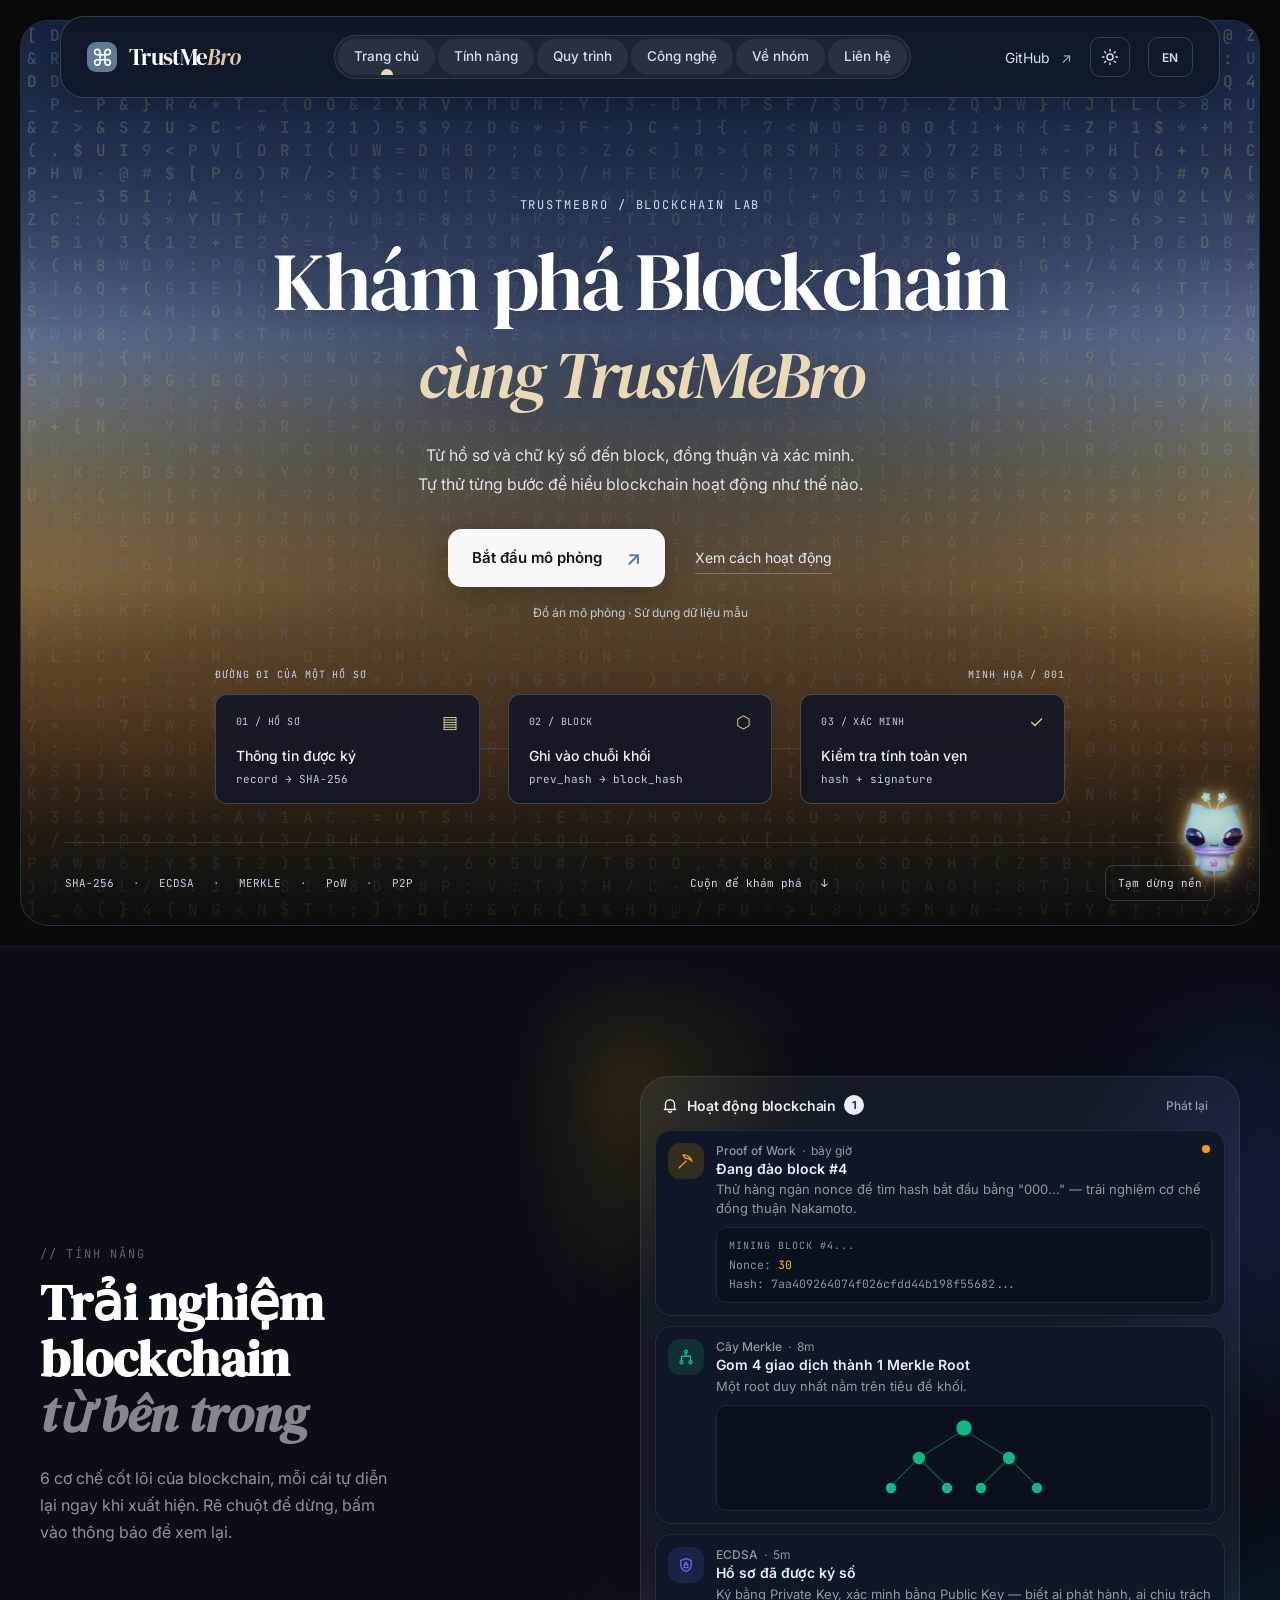
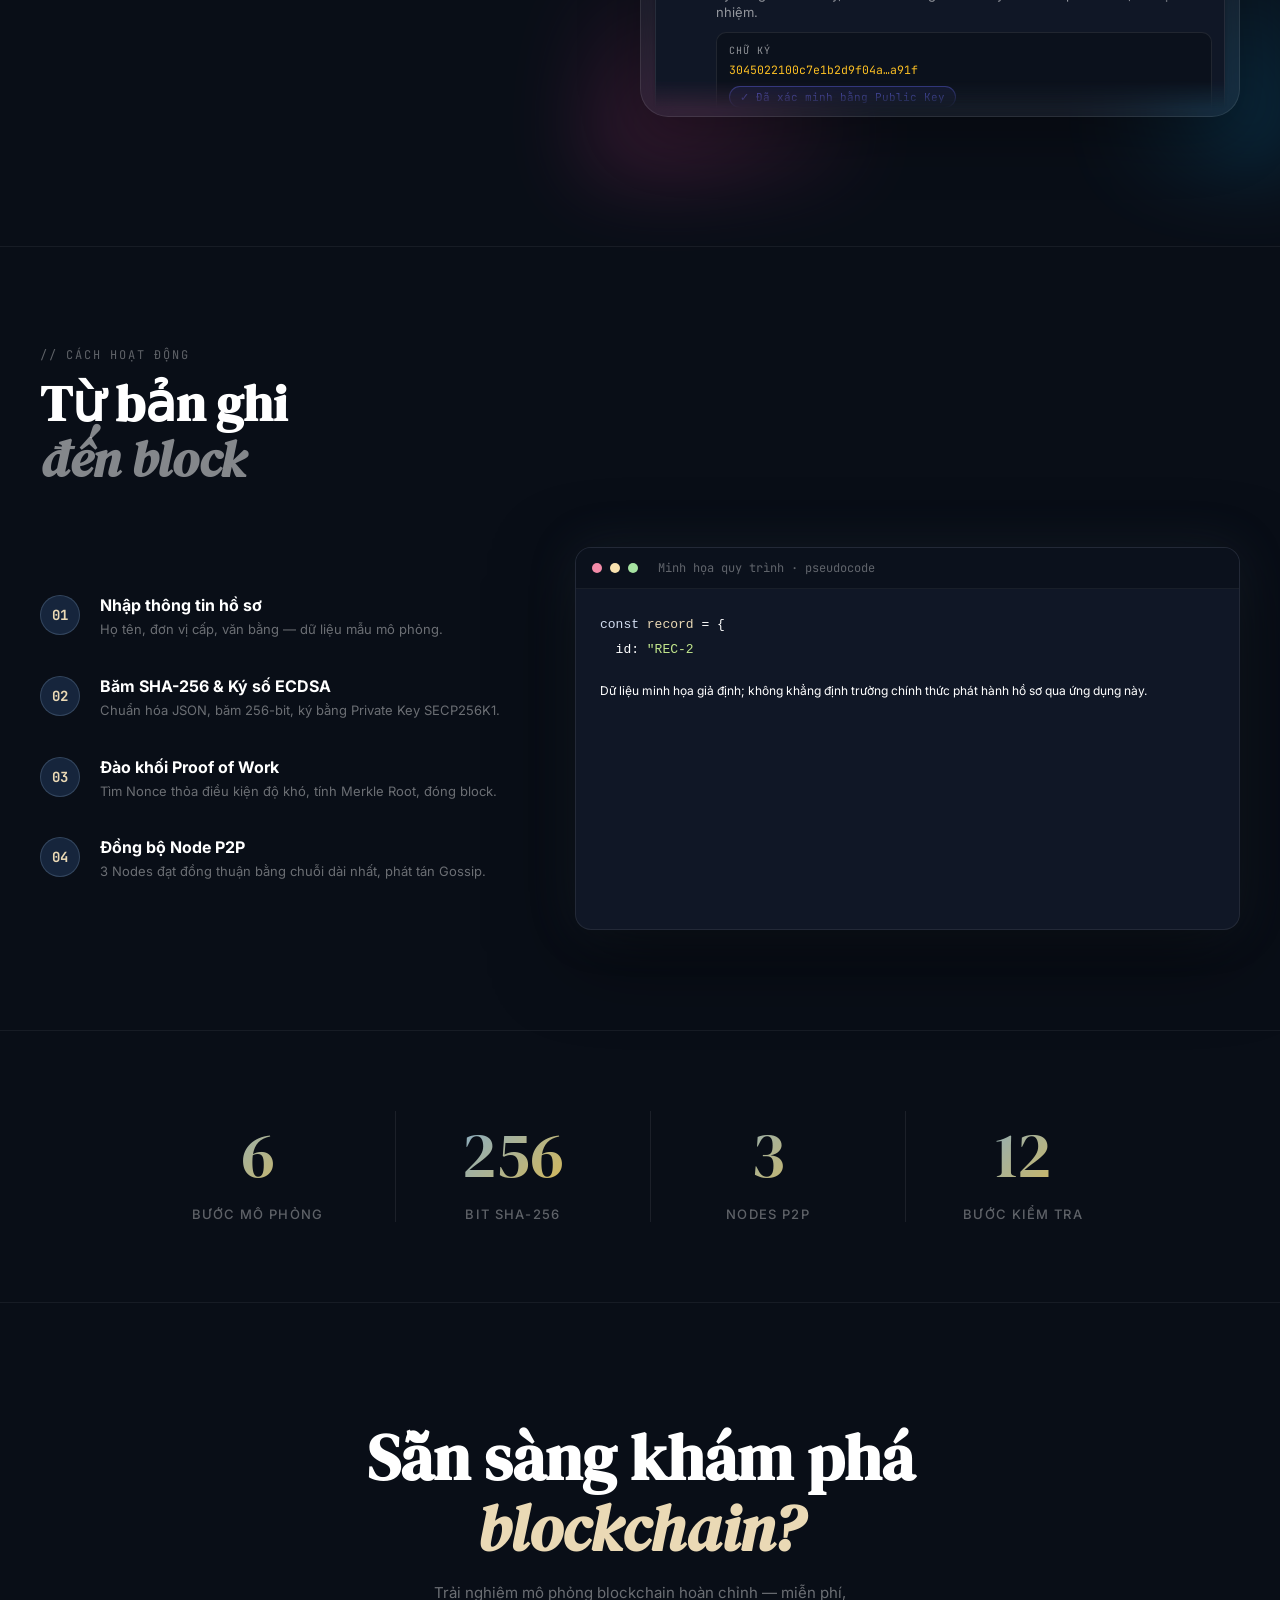
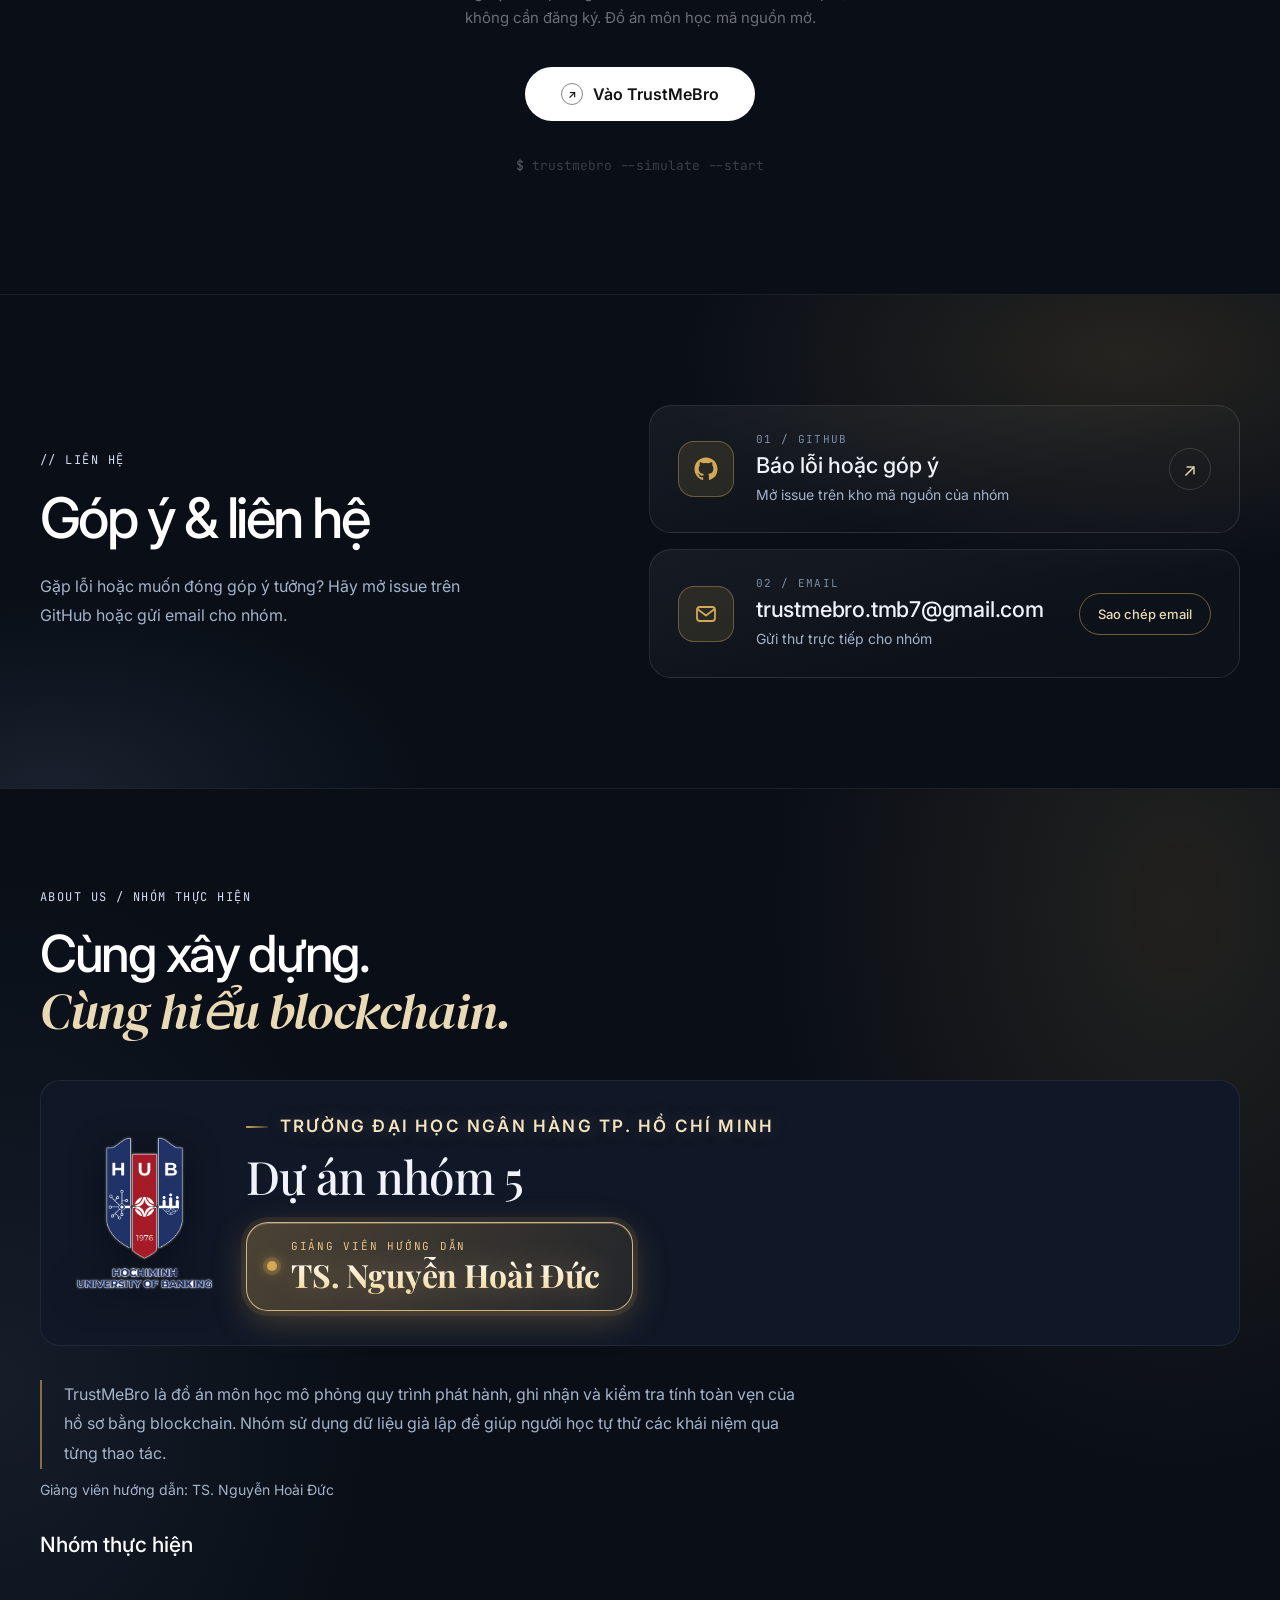
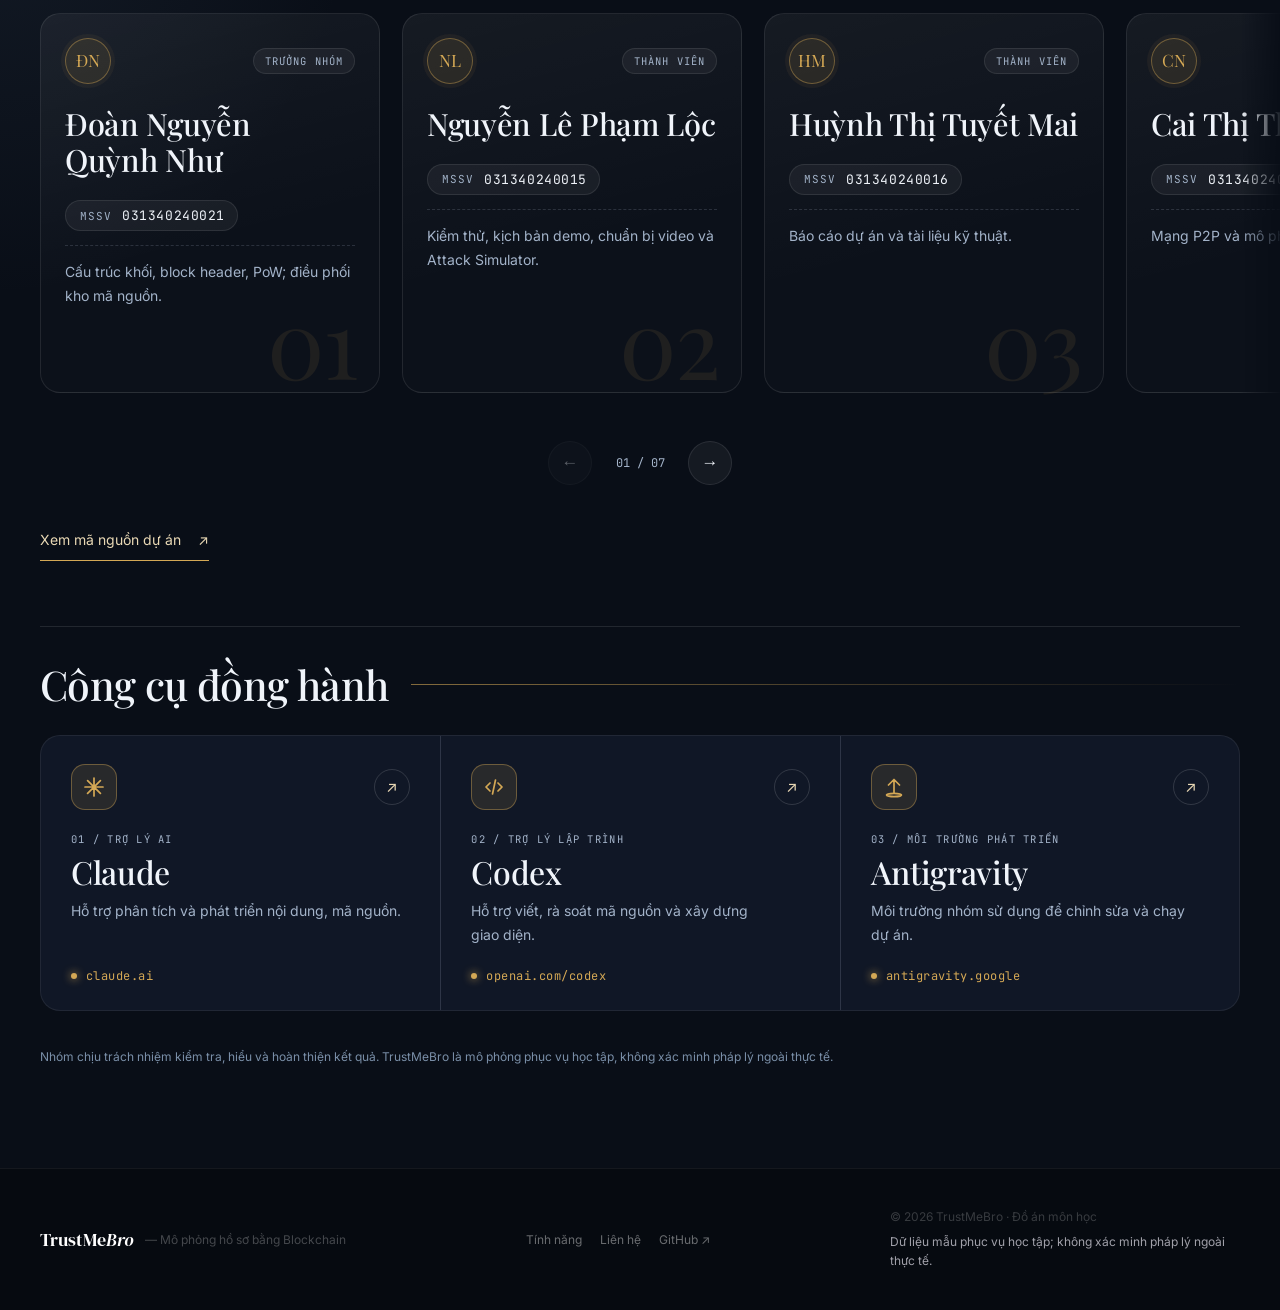
==== commit 18507d82: "feat: integrate refreshed landing page with full chatbot support and responsive UI" ====
--- a/landing.html
+++ b/landing.html
@@ -8,7 +8,9 @@
     <!-- Google Fonts -->
     <link rel="preconnect" href="https://fonts.googleapis.com">
     <link rel="preconnect" href="https://fonts.gstatic.com" crossorigin>
-    <link href="https://fonts.googleapis.com/css2?family=Inter:wght@300;400;500;600;700&family=JetBrains+Mono:wght@400;500;600;700&family=DM+Serif+Display&display=swap" rel="stylesheet">
+    <link href="https://fonts.googleapis.com/css2?family=Inter:wght@300;400;500;600;700&family=JetBrains+Mono:wght@400;500;600;700&family=DM+Serif+Display&family=Playfair+Display:wght@500;600&display=swap" rel="stylesheet">
+    <link rel="stylesheet" href="/ui/theme-toggle.css">
+    <link rel="stylesheet" href="/ui/chatbot.css">
 
     <style>
         * { margin: 0; padding: 0; box-sizing: border-box; }
@@ -262,18 +264,10 @@
 @media(max-width:700px){.nav-utilities{gap:9px}.theme-switch{padding:8px 10px;font-size:11px}}
 
 .about-section{padding:100px 40px;background:#090e17;border-top:1px solid rgba(255,255,255,0.08)}.about-container{max-width:1200px;margin:auto}.about-eyebrow{font:12px 'JetBrains Mono',monospace;color:#d2ddf0;letter-spacing:.12em;margin-bottom:20px}.about-section h2{font:500 clamp(32px,4vw,52px)/1.12 Inter,system-ui,sans-serif;letter-spacing:-.045em;margin:0 0 26px;max-width:740px;color:#fff}.about-intro{font-size:16px;line-height:1.85;color:#a3b3c9;max-width:710px}.about-grid{display:grid;grid-template-columns:1.3fr 1fr;gap:65px;margin-top:46px}.about-section h3{font-size:21px;font-weight:500;margin:0 0 14px;color:#fff}.about-section p{margin-top:0}.about-muted{font-size:14px;line-height:1.8;color:#a3b3c9}.project-link{display:inline-flex;align-items:center;gap:17px;text-decoration:none;color:#ead9b5;border-bottom:1px solid #d4a855;padding:12px 0;font-size:14px;overflow-wrap:anywhere;transition:all 160ms ease}.project-link:hover{color:#fff;border-color:#fff}.team-placeholder{border-top:1px solid rgba(255,255,255,0.12);padding-top:22px;color:#7a8fa8;font-size:14px}.member-list{list-style:none;margin:0;padding:0}.member-list li{display:flex;align-items:center;justify-content:space-between;gap:16px;padding:15px 0;border-bottom:1px solid rgba(255,255,255,0.08);font-size:14px}.member-list a{color:#d4a855;text-underline-offset:4px;transition:color 160ms ease}.member-list a:hover{color:#fff}.tools-heading{margin-top:65px!important;padding-top:35px;border-top:1px solid rgba(255,255,255,0.1)}.tool-grid{display:grid;grid-template-columns:repeat(3,1fr);gap:26px;margin-top:25px}.tool-card{padding:22px 0;border-top:1px solid #60799555}.tool-card span{font:11px 'JetBrains Mono',monospace;color:#7a8fa8;display:block;margin-bottom:18px}.tool-card a{color:#ead9b5;text-decoration:none;font-size:22px;letter-spacing:-.02em;transition:color 160ms ease}.tool-card a:hover{color:#fff}.tool-card p{font-size:14px;color:#a3b3c9;line-height:1.7;margin:12px 0 0}.about-note{font-size:12px;color:#7a8fa8;margin-top:28px;line-height:1.7}
-html[data-theme="light"] section:not(.landing-hero),html[data-theme="light"] footer{background:#f4f7fb!important;border-color:#839ab430!important}html[data-theme="light"] .feature-card{background:#fff;border-color:#839ab435}html[data-theme="light"] .feature-card:hover{box-shadow:0 15px 40px rgba(41,68,99,0.12)}html[data-theme="light"] section:not(.landing-hero) [style*="color:"]:not(.code-editor *):not(.feature-icon),html[data-theme="light"] footer [style*="color:"]{color:#465b74!important}html[data-theme="light"] section:not(.landing-hero) h2,html[data-theme="light"] section:not(.landing-hero) h3,html[data-theme="light"] section:not(.landing-hero) h4{color:#20354f!important}html[data-theme="light"] [data-count]{-webkit-text-fill-color:#294463!important;background:none!important}html[data-theme="light"] .feature-card [style*="background: #1E1E2E"]{background:#f0eaf3!important}html[data-theme="light"] .btn-primary{background:#294463;color:white}html[data-theme="light"] .btn-primary:hover{background:#35567d}html[data-theme="light"] .btn-primary .arrow{border-color:#ccd9ee;color:#fff}html[data-theme="light"] .about-eyebrow{color:#476487}html[data-theme="light"] .about-intro,html[data-theme="light"] .about-muted,html[data-theme="light"] .team-placeholder,html[data-theme="light"] .tool-card p,html[data-theme="light"] .about-note{color:#465b74}html[data-theme="light"] .project-link,html[data-theme="light"] .member-list a,html[data-theme="light"] .tool-card a{color:#876338}html[data-theme="light"] .tool-card span{color:#647b97}html[data-theme="light"] #simulation-root{background:#f4f7fb}
+html[data-theme="light"] section:not(.landing-hero),html[data-theme="light"] footer{background:#f4f7fb!important;border-color:#839ab430!important}html[data-theme="light"] .feature-card{background:#fff;border-color:#839ab435}html[data-theme="light"] .feature-card:hover{box-shadow:0 15px 40px rgba(41,68,99,0.12)}html[data-theme="light"] section:not(.landing-hero) [style*="color:"]:not(.code-editor *):not(.feature-icon):not(.dark-box *):not(.step-num),html[data-theme="light"] footer [style*="color:"]{color:#465b74!important}html[data-theme="light"] section:not(.landing-hero) h2,html[data-theme="light"] section:not(.landing-hero) h3,html[data-theme="light"] section:not(.landing-hero) h4{color:#20354f!important}html[data-theme="light"] [data-count]{-webkit-text-fill-color:#294463!important;background:none!important}html[data-theme="light"] .feature-card [style*="background: #1E1E2E"]{background:#f0eaf3!important}html[data-theme="light"] .btn-primary{background:#294463;color:white}html[data-theme="light"] .btn-primary:hover{background:#35567d}html[data-theme="light"] .btn-primary .arrow{border-color:#ccd9ee;color:#fff}html[data-theme="light"] .about-eyebrow{color:#476487}html[data-theme="light"] .about-intro,html[data-theme="light"] .about-muted,html[data-theme="light"] .team-placeholder,html[data-theme="light"] .tool-card p,html[data-theme="light"] .about-note{color:#465b74}html[data-theme="light"] .project-link,html[data-theme="light"] .member-list a,html[data-theme="light"] .tool-card a{color:#876338}html[data-theme="light"] .tool-card span{color:#647b97}html[data-theme="light"] #simulation-root{background:#f4f7fb}
 @media(max-width:900px){.new-nav nav{gap:15px}.nav-utilities{gap:12px}}
 @media(max-width:700px){.about-section{padding:65px 24px}.about-grid{grid-template-columns:1fr;gap:35px}.tool-grid{grid-template-columns:1fr;gap:14px}.new-nav .nav-source{display:none}.about-section h2{font-size:34px}}
 </style><style>
-/* The small demos retain their dark surface in both themes. */
-.feature-demo{color:#a3b3c9}
-.feature-demo [style*="color:"]{color:inherit!important}
-.feature-demo .demo-input{color:#60a5fa!important}
-.feature-demo .demo-value{color:#fbbf24!important}
-html[data-theme="light"] #features .feature-demo [style*="color:"]{color:#a3b3c9!important}
-html[data-theme="light"] #features .feature-demo .demo-input{color:#60a5fa!important}
-html[data-theme="light"] #features .feature-demo .demo-value{color:#fbbf24!important}
 /* Alternative hero: retain the original editorial typography, centered hierarchy. */
 .hero-copy{max-width:1100px;margin-top:70px}.hero-copy h1{font-family:'DM Serif Display',Georgia,serif;font-size:clamp(3.3rem,6.4vw,6.1rem);font-weight:400;line-height:1.08;letter-spacing:-.035em;text-wrap:balance}.hero-copy h1 span{display:inline-block;margin-top:7px;font-size:.81em;font-style:italic;color:#ead9b5}.hero-description{max-width:650px;margin-top:27px}.hero-actions{margin-top:30px}.chain-preview{margin-top:48px}.wordmark{font-family:'DM Serif Display',Georgia,serif;font-size:23px;font-weight:400}.wordmark>span:last-child{font-style:italic}.hero-copy .eyebrow{margin-bottom:24px}
 html[data-theme="light"] .hero-copy h1 span{color:#876338}
@@ -300,37 +294,430 @@
 .start-button{display:inline-flex;align-items:center;gap:24px;background:#faf7f8;color:#171216;padding:17px 24px;min-height:54px;border-radius:14px;text-decoration:none;font-size:15px;font-weight:600;transition:transform 160ms cubic-bezier(.23,1,.32,1),background-color 160ms ease,box-shadow 160ms ease;box-shadow:0 8px 30px rgba(0,0,0,0.3)}.start-button:active{transform:scale(.97)}.start-button:hover{background:#fff;transform:translateY(-2px);box-shadow:0 12px 35px rgba(212,168,85,0.25)}.start-button span{font-size:20px;color:#607995}
 html[data-theme="light"] .landing-hero{background:#e3eaf3}html[data-theme="light"] .landing-hero::before{background:linear-gradient(180deg,#bfcee5 0%,#d6e0ee 28%,#e5d6b8 58%,#e8c587 75%,#f6f5f7 100%)}html[data-theme="light"] .landing-hero::after{background:linear-gradient(180deg,#ffffff18,#ffffff20 45%,#f6f5f780)}html[data-theme="light"] .letter-glitch{opacity:.28}html[data-theme="light"] .glitch-center-vignette{background:radial-gradient(ellipse at 50% 40%,rgba(231,235,243,.91) 0%,rgba(235,235,234,.52) 36%,transparent 75%)}html[data-theme="light"] .new-nav{background:#f9fbfde0;border-color:#839ab442}html[data-theme="light"] .wordmark>span:last-child{color:#7c6040}html[data-theme="light"] .hero-copy .eyebrow{color:#476487}html[data-theme="light"] .hero-copy h1{color:#20354f;text-shadow:none}html[data-theme="light"] .hero-copy h1 span{color:#876338}html[data-theme="light"] .hero-description{color:#465b74}html[data-theme="light"] .simulation-note{color:#576c85}html[data-theme="light"] .process-link{color:#435c7b;border-color:#6b7f9540}html[data-theme="light"] .start-button{background:#294463;color:white;box-shadow:0 8px 24px rgba(41,68,99,0.25)}html[data-theme="light"] .start-button:hover{background:#35567d;box-shadow:0 12px 30px rgba(41,68,99,0.35)}html[data-theme="light"] .start-button span{color:#e1ebf7}html[data-theme="light"] .chain-heading{color:#546883}html[data-theme="light"] .preview-block{background:#f8fbfce6;border-color:#7990af40}html[data-theme="light"] .preview-block strong{color:#33475f}html[data-theme="light"] .preview-block code,html[data-theme="light"] .block-top{color:#5a7090}html[data-theme="light"] .block-glyph{color:#8b6840}html[data-theme="light"] .hero-bottom,html[data-theme="light"] .hero-bottom a{color:#54677f;border-color:#7f90a536}html[data-theme="light"] .glitch-toggle{color:#425d7f;border-color:#7d90ae4d;background:#ffffff6b}
 @media(max-width:600px){.hero-bottom{gap:14px}.hero-bottom>a{display:none}.letter-glitch{opacity:.25}.glitch-toggle{font-size:10px}.hero-copy h1{font-size:clamp(2.8rem,10.8vw,4.2rem)}}
-.about-section{--about-text:#f0f4fa;--about-secondary:#a3b3c9;--about-rule:#ccd9ee28;--member-surface:#101d31;--member-surface-alt:#16253c;--logo-backing:#c3d0e2}
+</style><style>
+.new-nav{position:relative}.new-nav nav{gap:24px}
+.menu-btn{display:none;min-height:40px;min-width:40px;border:1px solid #ccd9ee33;background:transparent;color:#d0dcee;border-radius:10px;font-size:18px;cursor:pointer}
+html[data-theme="light"] .menu-btn{color:#20354f;border-color:#839ab450;background:#ffffffa8}
+.info-section{padding:100px 40px;background:#090e17;border-top:1px solid rgba(255,255,255,.08)}.info-container{max-width:860px;margin:auto}
+.info-section h2{font:500 clamp(30px,4vw,46px)/1.15 Inter,sans-serif;letter-spacing:-.04em;margin-bottom:26px;color:#fff}
+.contact-links{display:flex;flex-wrap:wrap;gap:14px;margin-top:28px}
+.contact-links a{color:#ead9b5;text-decoration:none;border:1px solid #d4a85555;border-radius:12px;padding:13px 20px;font-size:14px;transition:all 160ms ease}
+.contact-links a:hover{background:#d4a85520;color:#fff}
+html[data-theme="light"] .info-section h2{color:#20354f}
+html[data-theme="light"] .contact-links a{color:#876338;border-color:#87633855}
+@media(max-width:900px){.menu-btn{display:inline-flex;align-items:center;justify-content:center}
+.new-nav nav,.new-nav nav.open{gap:0}
+.new-nav nav{display:none;position:absolute;top:calc(100% + 8px);left:0;right:0;flex-direction:column;background:#101827f2;border:1px solid #ccd9ee33;border-radius:16px;padding:8px 20px;z-index:20}
+.new-nav nav.open{display:flex}.new-nav nav a{padding:13px 0;border-bottom:1px solid #ccd9ee1a}.new-nav nav a:last-child{border:0}
+html[data-theme="light"] .new-nav nav{background:#f9fbfdf5;border-color:#839ab442}html[data-theme="light"] .new-nav nav a{border-color:#839ab430}}
+@media(max-width:600px){.new-nav nav{display:none}.new-nav nav.open{display:flex}.info-section{padding:65px 24px}}
+</style>
+<style>.icon-btn{width:40px;padding:0}.icon-btn svg{display:block}.lang-btn{min-width:44px;font-weight:600;letter-spacing:.04em}.theme-switch:hover{background:rgba(212,168,85,.12)}</style>
+<style>
+/* Thanh công cụ cố định khi cuộn, luôn giữ màu tối ở cả hai chế độ */
+html{scroll-padding-top:100px}
+.landing-hero{z-index:50;padding-top:106px}
+.new-nav{position:fixed;top:calc(16px + env(safe-area-inset-top,0px));left:0;right:0;width:min(1160px,calc(100% - 56px));margin:0 auto;z-index:60;background:#101827e6;border-color:#ccd9ee33;box-shadow:0 8px 30px rgba(0,0,0,.28)}
+html[data-theme="light"] .new-nav{background:#101827e6;border-color:#ccd9ee33}
+html[data-theme="light"] .new-nav .wordmark>span:last-child{color:#dcc8a6}
+html[data-theme="light"] .new-nav .theme-switch,html[data-theme="light"] .new-nav .menu-btn{color:#d0dcee;border-color:#ccd9ee33;background:transparent}
+html[data-theme="light"] .new-nav .nav-source,html[data-theme="light"] .new-nav nav a{color:#d3deee}
+html[data-theme="light"] .new-nav .nav-source:hover,html[data-theme="light"] .new-nav nav a:hover{color:#fff}
+@media(max-width:900px){
+ .landing-hero{padding-top:94px}
+ .new-nav{width:calc(100% - 40px)}
+ html[data-theme="light"] .new-nav nav{background:#101827f7;border-color:#ccd9ee33}
+ html[data-theme="light"] .new-nav nav a{border-color:#ccd9ee1a}
+}
+@media(max-width:600px){.landing-hero{padding-top:82px}.new-nav{width:calc(100% - 24px)}}
+</style>
+<style>#cta .cta-accent{color:#ead9b5}html[data-theme="light"] #cta .cta-accent{color:#876338}</style>
+<style>
+/* PillNav hover effect: vanilla port (circle fill + label swap). Desktop only; mobile dropdown keeps the plain list. */
+.new-nav nav .hover-circle,.new-nav nav .pill-label-hover{display:none}
+.new-nav nav .label-stack{position:relative;display:inline-block;line-height:1;z-index:2}
+@media(min-width:901px){
+ .new-nav nav.pill-nav-items{align-items:stretch;gap:3px;padding:3px;height:44px;background:#ffffff0d;border:1px solid #ccd9ee22;border-radius:999px}
+ .new-nav nav a.pill{--ease:cubic-bezier(.23,1,.32,1);position:relative;display:inline-flex;align-items:center;justify-content:center;flex-shrink:0;height:100%;padding:0 16px;border-radius:999px;overflow:hidden;background:#ffffff0f;color:#d3deee;font-size:13.5px;font-weight:500;line-height:1;white-space:nowrap;text-decoration:none}
+ .new-nav nav a.pill:focus-visible{outline-offset:2px}
+ .new-nav nav a.pill .hover-circle{display:block;position:absolute;left:50%;bottom:calc(-1 * var(--delta,0px));width:var(--d,0px);height:var(--d,0px);border-radius:50%;background:#ead9b5;z-index:1;pointer-events:none;transform-origin:50% var(--oy,50%);transform:translateX(-50%) scale(0);transition:transform 200ms var(--ease);will-change:transform}
+ .new-nav nav a.pill .pill-label{position:relative;z-index:2;display:inline-block;line-height:1;transition:transform 200ms var(--ease);will-change:transform}
+ .new-nav nav a.pill .pill-label-hover{display:inline-block;position:absolute;left:0;top:0;z-index:3;color:#101827;opacity:0;transform:translateY(calc(var(--h,36px) + 100px));transition:transform 200ms var(--ease),opacity 200ms var(--ease);will-change:transform,opacity}
+ .new-nav nav a.pill:hover .hover-circle,.new-nav nav a.pill:focus-visible .hover-circle{transform:translateX(-50%) scale(1.2);transition-duration:300ms}
+ .new-nav nav a.pill:hover .pill-label,.new-nav nav a.pill:focus-visible .pill-label{transform:translateY(calc(-1 * (var(--h,36px) + 8px)));transition-duration:300ms}
+ .new-nav nav a.pill:hover .pill-label-hover,.new-nav nav a.pill:focus-visible .pill-label-hover{transform:translateY(0);opacity:1;transition-duration:300ms}
+ .new-nav nav a.pill.is-active::after{content:"";position:absolute;bottom:-6px;left:50%;transform:translateX(-50%);width:12px;height:12px;background:#ead9b5;border-radius:50px;z-index:4}
+}
+.new-nav .brand-symbol{will-change:transform}
+</style>
+<style>
+/* DepthText: vanilla port for the hero title. Custom tags are used on purpose so the existing ".hero-copy h1 span" rule does not hit the layers. */
+dt-root{display:inline-block;max-width:100%;perspective:900px;perspective-origin:50% 48%;isolation:isolate;--dt-face:#fff;--dt-depth:#35527f}
+.hero-copy h1 span dt-root{--dt-face:#ead9b5;--dt-depth:#8a6a35}
+html[data-theme="light"] dt-root{--dt-face:#20354f;--dt-depth:#9fb3d1}
+html[data-theme="light"] .hero-copy h1 span dt-root{--dt-face:#876338;--dt-depth:#dcc39a}
+dt-stage{position:relative;display:inline-grid;place-items:center;max-width:100%;transform-style:preserve-3d;transform-origin:50% 50%}
+dt-layer,dt-face{grid-area:1/1;display:inline-block;font:inherit;line-height:inherit;letter-spacing:inherit;text-align:center;text-wrap:balance;text-shadow:none;transform-style:preserve-3d;backface-visibility:hidden;text-rendering:geometricPrecision}
+dt-layer{position:absolute;inset:0;z-index:0;pointer-events:none;user-select:none}
+dt-face{position:relative;z-index:1;color:var(--dt-face);transform:translateZ(.6px);text-shadow:0 22px 34px color-mix(in srgb,var(--dt-depth) 36%,transparent),0 4px 8px rgba(0,0,0,.28)}
+html[data-theme="light"] dt-face{text-shadow:0 10px 22px color-mix(in srgb,var(--dt-face) 18%,transparent)}
+</style>
+<style>
+/* FoldText: vanilla port for the CTA title. Custom tags again, so inline-style/color rules on sections never touch the pieces. */
+@property --fold-crease{syntax:'<number>';inherits:false;initial-value:0}
+ft-root{display:inline}
+ft-sr{position:absolute;width:1px;height:1px;padding:0;margin:-1px;overflow:hidden;clip:rect(0,0,0,0);white-space:nowrap;border:0}
+ft-visual{display:inline}
+ft-word{display:inline-block;white-space:nowrap}
+ft-seg{display:inline-block;line-height:inherit;perspective:700px;transform-style:preserve-3d;vertical-align:baseline}
+ft-piece{position:relative;display:inline-block;color:inherit;line-height:inherit;transform-origin:50% 0%;transform-style:preserve-3d;backface-visibility:hidden;will-change:transform,opacity}
+ft-piece::after{content:"";position:absolute;inset:-.08em -.02em;pointer-events:none;opacity:var(--fold-crease,0);mix-blend-mode:multiply;border-radius:.08em;background:linear-gradient(180deg,rgba(0,0,0,.58) 0%,rgba(0,0,0,.22) 42%,rgba(255,255,255,.26) 100%)}
+</style>
+<style>
+/* Khối dự án + bảng thành viên */
+.about-section{--about-text:#f0f4fa;--about-secondary:#a3b3c9;--about-rule:#ccd9ee28}
 .about-project{display:grid;grid-template-columns:220px minmax(0,1fr);align-items:center;gap:32px;margin:34px 0}
-.about-logo-frame{width:220px;padding:16px;border-radius:12px;background:var(--logo-backing)}
-.about-project-logo{display:block;width:100%;height:auto}
+.about-project-logo{display:block;width:auto;height:150px;max-width:100%;background:transparent;object-fit:contain}
 .about-project-text .about-university{font-size:20px;line-height:1.5;color:var(--about-text);margin:0 0 12px}
 .about-project-text h3{font-size:28px;margin:0 0 12px}.about-supervisor{font-size:15px;color:var(--about-secondary);line-height:1.6;margin:0}
 .about-section .members-heading{margin:34px 0 16px}
-.members-help{font-size:13px;color:var(--about-secondary);margin:0 0 18px}
-.member-carousel{display:grid;grid-auto-flow:column;grid-auto-columns:calc((100% - 40px)/3);gap:20px;list-style:none;margin:0;padding:4px 0 16px;overflow-x:auto;scroll-snap-type:x mandatory;overscroll-behavior-x:contain;scrollbar-color:var(--about-secondary) transparent}
-.responsibility-card{scroll-snap-align:start;min-width:0;padding:24px;border:1px solid var(--about-rule);border-radius:18px;background:var(--member-surface);color:var(--about-text);overflow-wrap:anywhere}
-.responsibility-card:nth-child(3n+2){background:var(--member-surface-alt)}
-.about-section .member-number{font-size:12px;color:var(--about-secondary);margin:0 0 18px;font-variant-numeric:tabular-nums}
-.responsibility-card h4{font-size:22px;line-height:1.3;font-weight:500;margin:0 0 24px}
-.about-section .member-name{font-size:16px;line-height:1.5;font-weight:500;margin:0 0 8px}
-.about-section .student-id{font-family:'JetBrains Mono',monospace;font-size:12px;white-space:nowrap;font-variant-numeric:tabular-nums;margin:0 0 6px;color:var(--about-secondary)}
-.about-section .member-role{font-size:13px;margin:0 0 18px;color:var(--about-secondary)}
-.about-section .member-assignment{font-size:14px;line-height:1.7;margin:0;color:var(--about-secondary)}
-.members-controls{display:flex;justify-content:flex-end;align-items:center;gap:18px;margin-top:12px}
-.members-controls[hidden]{display:none}
-.members-controls button{font:inherit;font-size:14px;min-height:44px;padding:10px 18px;background:var(--member-surface);color:var(--about-text);border:1px solid var(--about-rule);border-radius:8px;cursor:pointer}
-.members-controls button:hover:not(:disabled){background:var(--member-surface-alt)}
-.members-controls button:disabled{opacity:.45;cursor:default}
-.members-controls button:focus-visible,.member-carousel:focus-visible{outline:2px solid var(--about-secondary);outline-offset:4px}
-#members-position{font-size:13px;color:var(--about-secondary);font-variant-numeric:tabular-nums;min-width:55px;text-align:center}
-.about-section .member-repository{margin:18px 0 0}
-html[data-theme="light"] .about-section{--about-text:#20354f;--about-secondary:#465b74;--about-rule:#839ab430;--member-surface:#edf3fa;--member-surface-alt:#e4edf8;--logo-backing:#e9eff7}
-@media(max-width:1000px){.member-carousel{grid-auto-columns:calc((100% - 20px)/2)}}
-@media(max-width:600px){.about-project{grid-template-columns:1fr;gap:20px}.member-carousel{grid-auto-columns:100%}.responsibility-card{padding:22px}.members-controls{justify-content:space-between;gap:12px}}
-
-</style><link rel="stylesheet" href="/ui/theme-toggle.css">
-<link rel="stylesheet" href="/ui/chatbot.css">
+.team-table{width:100%;table-layout:fixed;border-collapse:collapse;color:var(--about-text);font-size:14px;line-height:1.6}
+.team-table col:nth-child(1){width:48px}.team-table col:nth-child(2){width:26%}.team-table col:nth-child(3){width:156px}.team-table col:nth-child(4){width:132px}
+.team-table th,.team-table td{padding:14px 12px;text-align:left;vertical-align:top;border-bottom:1px solid var(--about-rule);overflow-wrap:anywhere}
+.team-table thead th{color:var(--about-secondary);font-size:12px;font-weight:500}.team-table tbody th{font-weight:500}
+.team-table .student-id{white-space:nowrap;font-family:'JetBrains Mono',monospace;font-size:13px;font-variant-numeric:tabular-nums}
+.member-label{display:none}.about-section .member-repository{margin:18px 0 0}
+html[data-theme="light"] .about-section{--about-text:#20354f;--about-secondary:#465b74;--about-rule:#839ab430}
+@media(max-width:800px){
+ .about-project{grid-template-columns:1fr;gap:20px}.about-project-logo{width:auto;height:112px}
+ .team-table,.team-table tbody{display:block;width:100%}.team-table colgroup{display:none}
+ .team-table thead{position:absolute;width:1px;height:1px;overflow:hidden;clip-path:inset(50%);white-space:nowrap}
+ .team-table tbody tr{display:block;padding:14px 0;border-bottom:1px solid var(--about-rule)}
+ .team-table tbody th,.team-table tbody td{display:grid;grid-template-columns:80px minmax(0,1fr);gap:12px;padding:4px 0;border:0}
+ .member-label{display:block;color:var(--about-secondary);font-weight:400;font-size:12px}
+}
+</style>
+<style>
+/* Danh sách thành viên */
+#team-members{display:none}
+.about-section{--roster-accent:#d4a855;--card-bg:linear-gradient(165deg,rgba(255,255,255,.055) 0%,rgba(255,255,255,.015) 60%);--card-border:rgba(255,255,255,.09);--chip-bg:rgba(255,255,255,.05);--card-shadow:0 22px 50px rgba(0,0,0,.45),0 0 34px rgba(212,168,85,.14)}
+html[data-theme="light"] .about-section{--roster-accent:#876338;--card-bg:#fff;--card-border:#839ab435;--chip-bg:#f1f5fa;--card-shadow:0 18px 40px rgba(41,68,99,.13)}
+.roster{display:grid;grid-template-columns:repeat(3,minmax(0,1fr));gap:20px;margin:0 0 34px}
+.member{position:relative;display:flex;flex-direction:column;padding:24px 24px 26px;background:var(--card-bg);border:1px solid var(--card-border);border-radius:20px;overflow:hidden;isolation:isolate;transition:transform 240ms cubic-bezier(.23,1,.32,1),border-color 240ms ease,box-shadow 240ms ease}
+.member::before{content:"";position:absolute;top:0;left:0;width:0;height:2px;background:linear-gradient(90deg,var(--roster-accent),transparent);transition:width 420ms cubic-bezier(.23,1,.32,1)}
+.member::after{content:"";position:absolute;z-index:-1;right:-50px;top:-50px;width:170px;height:170px;border-radius:50%;background:radial-gradient(circle,color-mix(in srgb,var(--roster-accent) 20%,transparent),transparent 70%);opacity:0;transition:opacity 300ms ease}
+.member:hover,.member:focus-within{transform:translateY(-4px);border-color:color-mix(in srgb,var(--roster-accent) 50%,transparent);box-shadow:var(--card-shadow)}
+.member:hover::before,.member:focus-within::before{width:100%}
+.member:hover::after,.member:focus-within::after{opacity:1}
+.member-top{display:flex;align-items:center;gap:14px;margin-bottom:22px;font:11px 'JetBrains Mono',monospace;letter-spacing:.1em;color:var(--about-secondary)}
+.member-avatar{flex:none;display:grid;place-items:center;width:46px;height:46px;border-radius:50%;font:400 17px/1 'Playfair Display','Noto Serif',Georgia,serif;letter-spacing:.02em;color:var(--roster-accent);background:color-mix(in srgb,var(--roster-accent) 12%,transparent);border:1px solid color-mix(in srgb,var(--roster-accent) 42%,transparent);box-shadow:0 0 0 4px color-mix(in srgb,var(--roster-accent) 6%,transparent);transition:background 240ms ease,color 240ms ease,transform 240ms cubic-bezier(.23,1,.32,1)}
+.member:hover .member-avatar{background:var(--roster-accent);color:#101726;transform:scale(1.06)}
+.member-no{position:absolute;right:20px;bottom:6px;z-index:-1;font:400 76px/1 'Playfair Display','Noto Serif',Georgia,serif;letter-spacing:-.02em;color:var(--roster-accent);opacity:.09;pointer-events:none;user-select:none}
+.member-role{margin-left:auto;padding:5px 11px;border:1px solid var(--card-border);border-radius:999px;background:var(--chip-bg);text-transform:uppercase;font-size:10.5px;white-space:nowrap}
+.member-name{font-family:'Playfair Display','Noto Serif',Georgia,serif;font-weight:500;font-size:clamp(23px,2.2vw,28px);line-height:1.18;letter-spacing:-.01em;color:var(--about-text);margin:0 0 22px;text-wrap:balance}
+.member-detail{margin-top:0}
+.member-id{display:inline-flex;align-items:center;gap:10px;margin:0 0 14px;padding:6px 12px 6px 14px;border-radius:999px;background:var(--chip-bg);border:1px solid var(--card-border);font:11px 'JetBrains Mono',monospace;letter-spacing:.1em;color:var(--about-secondary)}
+.member-id span:last-child{font:13px 'JetBrains Mono',monospace;font-variant-numeric:tabular-nums;letter-spacing:.04em;color:var(--about-text)}
+.member-task{margin:0;padding:14px 56px 0 0;border-top:1px dashed var(--about-rule);font-size:14px;line-height:1.7;color:var(--about-secondary)}
+.member.lead{grid-column:1/-1;display:grid;grid-template-columns:minmax(0,1.15fr) minmax(0,1fr);column-gap:56px;align-items:center;padding:34px 38px;border-color:color-mix(in srgb,var(--roster-accent) 38%,transparent);background:linear-gradient(120deg,color-mix(in srgb,var(--roster-accent) 13%,transparent) 0%,rgba(255,255,255,.02) 55%),var(--card-bg)}
+html[data-theme="light"] .member.lead{background:linear-gradient(120deg,color-mix(in srgb,var(--roster-accent) 10%,#fff) 0%,#fff 60%)}
+.member.lead::before{width:100%;height:3px}
+.member.lead::after{opacity:.7;width:260px;height:260px;right:-70px;top:-90px}
+.member.lead .member-avatar{width:64px;height:64px;font-size:24px}
+.member.lead .member-top{margin-bottom:24px}
+.member.lead .member-role{margin-left:0;padding:6px 14px;border-color:var(--roster-accent);background:color-mix(in srgb,var(--roster-accent) 14%,transparent);color:var(--roster-accent);letter-spacing:.12em}
+.member.lead .member-name{font-size:clamp(32px,4vw,52px);line-height:1.06;margin:0}
+.member.lead .member-detail{margin-top:0}
+.member.lead .member-task{font-size:15px;padding-right:110px}
+.member.lead .member-no{font-size:130px;right:30px;bottom:-4px}
+@media(max-width:900px){.roster{grid-template-columns:repeat(2,minmax(0,1fr))}.member.lead{grid-template-columns:1fr;row-gap:26px;padding:28px 26px}}
+@media(max-width:600px){.roster{grid-template-columns:1fr;gap:14px}.member-top{margin-bottom:18px}.member-name{margin-bottom:18px}.member.lead .member-no{font-size:96px}}
+@media(prefers-reduced-motion:reduce){.member,.member::before,.member::after,.member-avatar{transition:none}.member:hover,.member:focus-within{transform:none}}
+</style>
+<style>
+/* Member row: flat horizontal strip */
+.cc-wrap{margin:0 0 34px}
+.mr-track{--mr-w:340px;display:flex;gap:22px;overflow-x:auto;overflow-y:hidden;scroll-snap-type:x mandatory;scroll-padding-left:44px;scroll-behavior:smooth;-webkit-overflow-scrolling:touch;padding:40px 44px 48px;margin:0 -44px;scrollbar-width:none;outline:none;cursor:grab;-webkit-mask-image:linear-gradient(to right,transparent,#000 44px,#000 calc(100% - 44px),transparent);mask-image:linear-gradient(to right,transparent,#000 44px,#000 calc(100% - 44px),transparent)}
+.mr-track::-webkit-scrollbar{display:none}
+.mr-track.is-dragging{cursor:grabbing;scroll-snap-type:none;scroll-behavior:auto;user-select:none}
+.mr-track:focus-visible{box-shadow:0 0 0 2px #d4a85599;border-radius:20px}
+.mr-track .member{flex:0 0 var(--mr-w);min-height:380px;scroll-snap-align:start}
+.mr-track .member-task{padding-right:0}
+.mr-track .member-no{font-size:96px;right:22px;bottom:4px}
+.mr-track .member-name{font-size:clamp(26px,2.4vw,32px)}
+
+/* BorderGlow (gold) */
+.mr-track .member{
+ --bg-solid:#121a2a;--edge-proximity:0;--cursor-angle:45deg;--edge-sensitivity:30;--color-sensitivity:calc(var(--edge-sensitivity) + 20);--glow-padding:34px;--cone-spread:25;--fill-opacity:.5;
+ --glow-color:hsl(40deg 68% 64% / 100%);--glow-color-60:hsl(40deg 68% 64% / 60%);--glow-color-50:hsl(40deg 68% 64% / 50%);--glow-color-40:hsl(40deg 68% 64% / 40%);--glow-color-30:hsl(40deg 68% 64% / 30%);--glow-color-20:hsl(40deg 68% 64% / 20%);--glow-color-10:hsl(40deg 68% 64% / 10%);
+ --gradient-one:radial-gradient(at 80% 55%,#d4a855 0px,transparent 50%);--gradient-two:radial-gradient(at 69% 34%,#ead9b5 0px,transparent 50%);--gradient-three:radial-gradient(at 8% 6%,#b08040 0px,transparent 50%);--gradient-four:radial-gradient(at 41% 38%,#d4a855 0px,transparent 50%);--gradient-five:radial-gradient(at 86% 85%,#ead9b5 0px,transparent 50%);--gradient-six:radial-gradient(at 82% 18%,#b08040 0px,transparent 50%);--gradient-seven:radial-gradient(at 51% 4%,#ead9b5 0px,transparent 50%);--gradient-base:linear-gradient(#d4a855 0 100%);
+ overflow:visible;border-radius:20px;
+}
+.mr-track .member:hover,.mr-track .member:focus-within{transform:translateY(-4px);border-color:var(--card-border);box-shadow:0 22px 50px rgba(0,0,0,.45)}
+.mr-track article.member::before,.mr-track article.member::after,.mr-track .member>.edge-light{content:"";position:absolute;inset:0;width:auto;height:auto;top:0;left:0;right:0;bottom:0;border-radius:inherit;z-index:-1;transition:opacity .25s ease-out}
+.mr-track article.member:not(:hover)::before,.mr-track article.member:not(:hover)::after,.mr-track .member:not(:hover)>.edge-light{opacity:0;transition:opacity .75s ease-in-out}
+.mr-track article.member::before{background:none;
+ border:1px solid transparent;
+ background:linear-gradient(var(--bg-solid) 0 100%) padding-box,linear-gradient(rgb(255 255 255/0%) 0% 100%) border-box,var(--gradient-one) border-box,var(--gradient-two) border-box,var(--gradient-three) border-box,var(--gradient-four) border-box,var(--gradient-five) border-box,var(--gradient-six) border-box,var(--gradient-seven) border-box,var(--gradient-base) border-box;
+ opacity:calc((var(--edge-proximity) - var(--color-sensitivity))/(100 - var(--color-sensitivity)));
+ -webkit-mask-image:conic-gradient(from var(--cursor-angle) at center,black calc(var(--cone-spread)*1%),transparent calc((var(--cone-spread) + 15)*1%),transparent calc((100 - var(--cone-spread) - 15)*1%),black calc((100 - var(--cone-spread))*1%));
+ mask-image:conic-gradient(from var(--cursor-angle) at center,black calc(var(--cone-spread)*1%),transparent calc((var(--cone-spread) + 15)*1%),transparent calc((100 - var(--cone-spread) - 15)*1%),black calc((100 - var(--cone-spread))*1%))}
+.mr-track article.member::after{border:1px solid transparent;
+ background:var(--gradient-one) padding-box,var(--gradient-two) padding-box,var(--gradient-three) padding-box,var(--gradient-four) padding-box,var(--gradient-five) padding-box,var(--gradient-six) padding-box,var(--gradient-seven) padding-box,var(--gradient-base) padding-box;
+ -webkit-mask-image:linear-gradient(to bottom,black,black),radial-gradient(ellipse at 50% 50%,black 40%,transparent 65%),radial-gradient(ellipse at 66% 66%,black 5%,transparent 40%),radial-gradient(ellipse at 33% 33%,black 5%,transparent 40%),radial-gradient(ellipse at 66% 33%,black 5%,transparent 40%),radial-gradient(ellipse at 33% 66%,black 5%,transparent 40%),conic-gradient(from var(--cursor-angle) at center,transparent 5%,black 15%,black 85%,transparent 95%);
+ -webkit-mask-composite:source-out,source-over,source-over,source-over,source-over,source-over;
+ mask-image:linear-gradient(to bottom,black,black),radial-gradient(ellipse at 50% 50%,black 40%,transparent 65%),radial-gradient(ellipse at 66% 66%,black 5%,transparent 40%),radial-gradient(ellipse at 33% 33%,black 5%,transparent 40%),radial-gradient(ellipse at 66% 33%,black 5%,transparent 40%),radial-gradient(ellipse at 33% 66%,black 5%,transparent 40%),conic-gradient(from var(--cursor-angle) at center,transparent 5%,black 15%,black 85%,transparent 95%);
+ mask-composite:subtract,add,add,add,add,add;
+ opacity:calc(var(--fill-opacity)*(var(--edge-proximity) - var(--color-sensitivity))/(100 - var(--color-sensitivity)));
+ mix-blend-mode:soft-light;right:0;bottom:0;border-radius:inherit}
+.mr-track .member>.edge-light{inset:calc(var(--glow-padding)*-1);pointer-events:none;z-index:1;
+ -webkit-mask-image:conic-gradient(from var(--cursor-angle) at center,black 2.5%,transparent 10%,transparent 90%,black 97.5%);
+ mask-image:conic-gradient(from var(--cursor-angle) at center,black 2.5%,transparent 10%,transparent 90%,black 97.5%);
+ opacity:calc((var(--edge-proximity) - var(--edge-sensitivity))/(100 - var(--edge-sensitivity)));mix-blend-mode:plus-lighter}
+.mr-track .member>.edge-light::before{content:"";position:absolute;inset:var(--glow-padding);border-radius:inherit;
+ box-shadow:inset 0 0 0 1px var(--glow-color),inset 0 0 1px 0 var(--glow-color-60),inset 0 0 3px 0 var(--glow-color-50),inset 0 0 6px 0 var(--glow-color-40),inset 0 0 15px 0 var(--glow-color-30),inset 0 0 25px 2px var(--glow-color-20),inset 0 0 50px 2px var(--glow-color-10),0 0 1px 0 var(--glow-color-60),0 0 3px 0 var(--glow-color-50),0 0 6px 0 var(--glow-color-40),0 0 15px 0 var(--glow-color-30),0 0 25px 2px var(--glow-color-20),0 0 50px 2px var(--glow-color-10)}
+html[data-theme="light"] .mr-track .member{--bg-solid:#fff;--glow-color:hsl(33deg 52% 44% / 100%);--glow-color-60:hsl(33deg 52% 44% / 60%);--glow-color-50:hsl(33deg 52% 44% / 50%);--glow-color-40:hsl(33deg 52% 44% / 40%);--glow-color-30:hsl(33deg 52% 44% / 30%);--glow-color-20:hsl(33deg 52% 44% / 20%);--glow-color-10:hsl(33deg 52% 44% / 10%)}
+html[data-theme="light"] .mr-track article.member::after,html[data-theme="light"] .mr-track .member>.edge-light{mix-blend-mode:normal}
+html[data-theme="light"] .mr-track .member:hover{box-shadow:0 18px 40px rgba(41,68,99,.13)}
+
+.mr-nav{display:flex;align-items:center;justify-content:center;gap:16px;margin-top:0}
+.mr-count{font:12px 'JetBrains Mono',monospace;color:var(--about-secondary);font-variant-numeric:tabular-nums;min-width:64px;text-align:center}
+.mr-btn{width:44px;height:44px;border-radius:50%;border:1px solid var(--card-border);background:var(--chip-bg);color:var(--about-text);font-size:17px;cursor:pointer;transition:background-color 160ms ease,border-color 160ms ease,transform 160ms ease,opacity 160ms ease}
+.mr-btn:hover:not(:disabled){border-color:var(--roster-accent);background:color-mix(in srgb,var(--roster-accent) 14%,transparent)}
+.mr-btn:active:not(:disabled){transform:scale(.94)}
+.mr-btn:disabled{opacity:.35;cursor:default}
+.mr-btn:focus-visible{outline:2px solid #d4a855;outline-offset:3px}
+@media(max-width:600px){.mr-track{--mr-w:78vw;padding-left:30px;padding-right:30px;margin:0 -30px;scroll-padding-left:30px}.mr-track .member{min-height:340px}}
+@media(prefers-reduced-motion:reduce){.mr-track{scroll-behavior:auto}}
+</style>
+<style>
+/* Contact section */
+.contact-section{position:relative;overflow:hidden;padding:110px 40px}
+.contact-glow{position:absolute;inset:0;pointer-events:none;background:radial-gradient(ellipse 55% 70% at 88% 12%,rgba(212,168,85,.14),transparent 65%),radial-gradient(ellipse 45% 60% at 4% 100%,rgba(96,121,149,.18),transparent 65%)}
+.contact-container{position:relative;max-width:1200px;margin:auto;display:grid;grid-template-columns:minmax(0,1fr) minmax(0,1.1fr);gap:72px;align-items:center}
+.contact-section h2{font:500 clamp(34px,4.4vw,56px)/1.1 Inter,system-ui,sans-serif;letter-spacing:-.045em;margin:0 0 22px;color:#fff}
+.contact-intro{font-size:16px;line-height:1.85;color:#a3b3c9;max-width:440px;margin:0}
+.contact-cards{display:grid;gap:16px}
+.contact-card{position:relative;display:flex;align-items:center;gap:22px;padding:26px 28px;border:1px solid rgba(255,255,255,.1);border-radius:22px;background:linear-gradient(165deg,rgba(255,255,255,.06),rgba(255,255,255,.015) 65%);text-decoration:none;color:inherit;overflow:hidden;transition:transform 220ms cubic-bezier(.23,1,.32,1),border-color 220ms ease,box-shadow 220ms ease}
+.contact-card::after{content:"";position:absolute;right:-60px;top:-60px;width:200px;height:200px;border-radius:50%;background:radial-gradient(circle,rgba(212,168,85,.2),transparent 70%);opacity:0;transition:opacity 300ms ease;pointer-events:none}
+.contact-card:hover,.contact-card:focus-within{transform:translateY(-3px);border-color:rgba(212,168,85,.5);box-shadow:0 22px 50px rgba(0,0,0,.45),0 0 34px rgba(212,168,85,.14)}
+.contact-card:hover::after,.contact-card:focus-within::after{opacity:1}
+.contact-icon{flex:none;display:grid;place-items:center;width:56px;height:56px;border-radius:16px;color:#d4a855;background:rgba(212,168,85,.12);border:1px solid rgba(212,168,85,.4);transition:background-color 220ms ease,color 220ms ease,transform 220ms cubic-bezier(.23,1,.32,1)}
+.contact-card:hover .contact-icon,.contact-card:focus-within .contact-icon{background:#d4a855;color:#101726;transform:scale(1.05)}
+.contact-body{display:flex;flex-direction:column;gap:6px;min-width:0;flex:1}
+.contact-label{font:11px 'JetBrains Mono',monospace;letter-spacing:.12em;color:#7a8fa8}
+.contact-title{font-size:clamp(18px,1.7vw,22px);font-weight:500;letter-spacing:-.01em;color:#f0f4fa;text-decoration:none;overflow-wrap:anywhere}
+.contact-mail:hover{color:#ead9b5}
+.contact-sub{font-size:14px;color:#a3b3c9;line-height:1.6}
+.contact-arrow{flex:none;display:grid;place-items:center;width:42px;height:42px;border-radius:50%;border:1px solid rgba(255,255,255,.14);color:#ead9b5;font-size:18px;transition:transform 220ms cubic-bezier(.23,1,.32,1),background-color 220ms ease,color 220ms ease,border-color 220ms ease}
+.contact-card:hover .contact-arrow{background:#ead9b5;color:#101726;border-color:#ead9b5;transform:rotate(45deg)}
+.contact-copy-btn{flex:none;min-height:42px;padding:0 18px;border-radius:999px;border:1px solid rgba(212,168,85,.5);background:transparent;color:#ead9b5;font:500 13px Inter,system-ui,sans-serif;cursor:pointer;white-space:nowrap;transition:background-color 160ms ease,color 160ms ease,transform 160ms ease}
+.contact-copy-btn:hover{background:#d4a855;color:#101726}
+.contact-copy-btn:active{transform:scale(.97)}
+.contact-card a:focus-visible,.contact-card:focus-visible,.contact-copy-btn:focus-visible{outline:2px solid #d4a855;outline-offset:4px}
+html[data-theme="light"] .contact-glow{background:radial-gradient(ellipse 55% 70% at 88% 12%,rgba(212,168,85,.2),transparent 65%),radial-gradient(ellipse 45% 60% at 4% 100%,rgba(96,121,149,.14),transparent 65%)}
+html[data-theme="light"] .contact-section h2{color:#20354f}
+html[data-theme="light"] .contact-intro,html[data-theme="light"] .contact-sub{color:#465b74}
+html[data-theme="light"] .contact-label{color:#647b97}
+html[data-theme="light"] .contact-card{background:#fff;border-color:#839ab435}
+html[data-theme="light"] .contact-card:hover,html[data-theme="light"] .contact-card:focus-within{border-color:#87633880;box-shadow:0 18px 40px rgba(41,68,99,.13)}
+html[data-theme="light"] .contact-title{color:#20354f}
+html[data-theme="light"] .contact-mail:hover{color:#876338}
+html[data-theme="light"] .contact-icon{color:#876338;background:#87633814;border-color:#87633855}
+html[data-theme="light"] .contact-card:hover .contact-icon,html[data-theme="light"] .contact-card:focus-within .contact-icon{background:#876338;color:#fff}
+html[data-theme="light"] .contact-arrow{color:#876338;border-color:#839ab440}
+html[data-theme="light"] .contact-card:hover .contact-arrow{background:#876338;color:#fff;border-color:#876338}
+html[data-theme="light"] .contact-copy-btn{color:#876338;border-color:#87633870}
+html[data-theme="light"] .contact-copy-btn:hover{background:#876338;color:#fff}
+@media(max-width:900px){.contact-container{grid-template-columns:1fr;gap:38px}.contact-intro{max-width:560px}}
+@media(max-width:600px){.contact-section{padding:70px 24px}.contact-card{padding:20px;gap:16px;flex-wrap:wrap}.contact-icon{width:48px;height:48px}.contact-card--mail .contact-copy-btn{margin-left:64px}.contact-arrow{width:38px;height:38px}}
+@media(prefers-reduced-motion:reduce){.contact-card,.contact-icon,.contact-arrow,.contact-card::after{transition:none}.contact-card:hover,.contact-card:focus-within{transform:none}}
+</style>
+<style>
+/* About header: project card */
+.about-section{position:relative;overflow:hidden}
+.about-section::before{content:"";position:absolute;inset:0;pointer-events:none;background:radial-gradient(ellipse 50% 45% at 92% 6%,rgba(212,168,85,.12),transparent 65%),radial-gradient(ellipse 45% 40% at 0% 30%,rgba(96,121,149,.14),transparent 65%)}
+.about-container{position:relative}
+.about-section h2 .about-accent{font-family:'DM Serif Display',Georgia,serif;font-weight:400;font-style:italic;letter-spacing:-.02em;color:#ead9b5}
+html[data-theme="light"] .about-section h2 .about-accent{color:#876338}
+.about-section .about-project{position:relative;display:grid;grid-template-columns:auto minmax(0,1fr);align-items:center;gap:36px;margin:40px 0 34px;padding:30px 38px;border:1px solid var(--card-border);border-radius:28px;background:linear-gradient(120deg,color-mix(in srgb,var(--roster-accent) 12%,transparent) 0%,rgba(255,255,255,.02) 55%),var(--card-bg);overflow:hidden;isolation:isolate}
+html[data-theme="light"] .about-section .about-project{background:linear-gradient(120deg,color-mix(in srgb,var(--roster-accent) 9%,#fff) 0%,#fff 60%)}
+.about-project-no{position:absolute;z-index:-1;right:34px;bottom:-26px;font:400 170px/1 'Playfair Display','Noto Serif',Georgia,serif;color:var(--roster-accent);opacity:.09;pointer-events:none;user-select:none}
+.about-logo-tile{position:relative;display:grid;place-items:center;width:136px;height:136px;padding:16px;border-radius:30px;background:#fff;box-shadow:0 0 0 1px color-mix(in srgb,var(--roster-accent) 55%,transparent),0 0 0 7px color-mix(in srgb,var(--roster-accent) 10%,transparent),0 18px 40px rgba(0,0,0,.35)}
+.about-section .about-project-logo{width:auto;height:150px;max-width:none;object-fit:contain;background:transparent;border-radius:0}
+.about-logo-fallback{display:none;font:400 38px/1 'Playfair Display','Noto Serif',Georgia,serif;letter-spacing:.02em;color:#e3c38b}
+.about-logo-tile.is-fallback{background:linear-gradient(145deg,#1d3150,#0b111c)}
+.about-logo-tile.is-fallback .about-logo-fallback{display:block}
+.about-section .about-project-text .about-university{font:11.5px 'JetBrains Mono',monospace;letter-spacing:.1em;text-transform:uppercase;color:var(--about-secondary);margin:0 0 14px}
+.about-section .about-project-text h3{font-family:'Playfair Display','Noto Serif',Georgia,serif;font-weight:500;font-size:clamp(30px,3.6vw,46px);line-height:1.08;letter-spacing:-.015em;margin:0 0 20px;color:var(--about-text)}
+.about-supervisor-row{display:inline-flex;align-items:center;flex-wrap:wrap;gap:6px 14px;padding:9px 18px 9px 16px;border-radius:999px;background:var(--chip-bg);border:1px solid var(--card-border);font-size:14px}
+.sup-label{font:11px 'JetBrains Mono',monospace;letter-spacing:.1em;text-transform:uppercase;color:var(--about-secondary)}
+.sup-name{color:var(--about-text);font-weight:500}
+.about-section .about-intro{position:relative;max-width:760px;padding-left:22px;border-left:2px solid color-mix(in srgb,var(--roster-accent) 60%,transparent);color:var(--about-secondary)}
+@media(max-width:800px){.about-section .about-project{grid-template-columns:1fr;gap:22px;padding:26px 24px}.about-logo-tile{width:104px;height:104px;padding:12px;border-radius:24px}.about-project-no{font-size:120px;right:20px}}
+@media(max-width:600px){.about-section .about-intro{padding-left:16px}}
+</style>
+<style>
+/* Fix logo & project card styling */
+.about-logo-tile .about-project-logo[hidden]{display:none!important}
+.about-logo-tile{overflow:hidden}
+.about-logo-fallback{position:relative;z-index:1;text-align:center}
+.about-logo-tile.is-fallback{background:linear-gradient(145deg,#1d3150,#0b111c);box-shadow:0 0 0 1px color-mix(in srgb,var(--roster-accent) 55%,transparent),0 0 0 7px color-mix(in srgb,var(--roster-accent) 10%,transparent),0 18px 40px rgba(0,0,0,.35)}
+
+.about-section .bglow{overflow:visible}
+.about-project-deco{position:absolute;inset:-1px;z-index:-1;border-radius:28px;overflow:hidden;pointer-events:none;background:radial-gradient(300px circle at 100% 0,color-mix(in srgb,var(--roster-accent) 22%,transparent),transparent 70%)}
+.about-project-deco::before{content:"";position:absolute;inset:0;border-radius:inherit;padding:1px;background:linear-gradient(115deg,color-mix(in srgb,var(--roster-accent) 90%,transparent) 0%,color-mix(in srgb,var(--roster-accent) 14%,transparent) 30%,transparent 58%,color-mix(in srgb,var(--roster-accent) 40%,transparent) 100%);-webkit-mask:linear-gradient(#000 0 0) content-box,linear-gradient(#000 0 0);-webkit-mask-composite:xor;mask:linear-gradient(#000 0 0) content-box,linear-gradient(#000 0 0);mask-composite:exclude}
+
+/* BorderGlow (gold) */
+.about-section .bglow{
+ --bg-solid:#141c2b;--edge-proximity:0;--cursor-angle:45deg;--edge-sensitivity:30;--color-sensitivity:calc(var(--edge-sensitivity) + 20);--glow-padding:40px;--cone-spread:25;--fill-opacity:.5;
+ --glow-color:hsl(40deg 68% 64% / 100%);--glow-color-60:hsl(40deg 68% 64% / 60%);--glow-color-50:hsl(40deg 68% 64% / 50%);--glow-color-40:hsl(40deg 68% 64% / 40%);--glow-color-30:hsl(40deg 68% 64% / 30%);--glow-color-20:hsl(40deg 68% 64% / 20%);--glow-color-10:hsl(40deg 68% 64% / 10%);
+ --gradient-one:radial-gradient(at 80% 55%,#d4a855 0px,transparent 50%);--gradient-two:radial-gradient(at 69% 34%,#ead9b5 0px,transparent 50%);--gradient-three:radial-gradient(at 8% 6%,#b08040 0px,transparent 50%);--gradient-four:radial-gradient(at 41% 38%,#d4a855 0px,transparent 50%);--gradient-five:radial-gradient(at 86% 85%,#ead9b5 0px,transparent 50%);--gradient-six:radial-gradient(at 82% 18%,#b08040 0px,transparent 50%);--gradient-seven:radial-gradient(at 51% 4%,#ead9b5 0px,transparent 50%);--gradient-base:linear-gradient(#d4a855 0 100%);
+}
+.about-section .bglow::before,.about-section .bglow::after,.about-section .bglow>.edge-light{content:"";position:absolute;inset:0;width:auto;height:auto;top:0;left:0;right:0;bottom:0;border-radius:inherit;z-index:-1;transition:opacity .25s ease-out}
+.about-section .bglow:not(:hover)::before,.about-section .bglow:not(:hover)::after,.about-section .bglow:not(:hover)>.edge-light{opacity:0;transition:opacity .75s ease-in-out}
+.about-section .bglow::before{background:none;border:1px solid transparent;
+ background:linear-gradient(var(--bg-solid) 0 100%) padding-box,linear-gradient(rgb(255 255 255/0%) 0% 100%) border-box,var(--gradient-one) border-box,var(--gradient-two) border-box,var(--gradient-three) border-box,var(--gradient-four) border-box,var(--gradient-five) border-box,var(--gradient-six) border-box,var(--gradient-seven) border-box,var(--gradient-base) border-box;
+ opacity:calc((var(--edge-proximity) - var(--color-sensitivity))/(100 - var(--color-sensitivity)));
+ -webkit-mask-image:conic-gradient(from var(--cursor-angle) at center,black calc(var(--cone-spread)*1%),transparent calc((var(--cone-spread) + 15)*1%),transparent calc((100 - var(--cone-spread) - 15)*1%),black calc((100 - var(--cone-spread))*1%));
+ mask-image:conic-gradient(from var(--cursor-angle) at center,black calc(var(--cone-spread)*1%),transparent calc((var(--cone-spread) + 15)*1%),transparent calc((100 - var(--cone-spread) - 15)*1%),black calc((100 - var(--cone-spread))*1%))}
+.about-section .bglow::after{border:1px solid transparent;top:0;left:0;width:auto;height:auto;
+ background:var(--gradient-one) padding-box,var(--gradient-two) padding-box,var(--gradient-three) padding-box,var(--gradient-four) padding-box,var(--gradient-five) padding-box,var(--gradient-six) padding-box,var(--gradient-seven) padding-box,var(--gradient-base) padding-box;
+ -webkit-mask-image:linear-gradient(to bottom,black,black),radial-gradient(ellipse at 50% 50%,black 40%,transparent 65%),radial-gradient(ellipse at 66% 66%,black 5%,transparent 40%),radial-gradient(ellipse at 33% 33%,black 5%,transparent 40%),radial-gradient(ellipse at 66% 33%,black 5%,transparent 40%),radial-gradient(ellipse at 33% 66%,black 5%,transparent 40%),conic-gradient(from var(--cursor-angle) at center,transparent 5%,black 15%,black 85%,transparent 95%);
+ -webkit-mask-composite:source-out,source-over,source-over,source-over,source-over,source-over;
+ mask-image:linear-gradient(to bottom,black,black),radial-gradient(ellipse at 50% 50%,black 40%,transparent 65%),radial-gradient(ellipse at 66% 66%,black 5%,transparent 40%),radial-gradient(ellipse at 33% 33%,black 5%,transparent 40%),radial-gradient(ellipse at 66% 33%,black 5%,transparent 40%),radial-gradient(ellipse at 33% 66%,black 5%,transparent 40%),conic-gradient(from var(--cursor-angle) at center,transparent 5%,black 15%,black 85%,transparent 95%);
+ mask-composite:subtract,add,add,add,add,add;
+ opacity:calc(var(--fill-opacity)*(var(--edge-proximity) - var(--color-sensitivity))/(100 - var(--color-sensitivity)));
+ mix-blend-mode:soft-light}
+.about-section .bglow>.edge-light{inset:calc(var(--glow-padding)*-1);pointer-events:none;z-index:1;
+ -webkit-mask-image:conic-gradient(from var(--cursor-angle) at center,black 2.5%,transparent 10%,transparent 90%,black 97.5%);
+ mask-image:conic-gradient(from var(--cursor-angle) at center,black 2.5%,transparent 10%,transparent 90%,black 97.5%);
+ opacity:calc((var(--edge-proximity) - var(--edge-sensitivity))/(100 - var(--edge-sensitivity)));mix-blend-mode:plus-lighter}
+.about-section .bglow>.edge-light::before{content:"";position:absolute;inset:var(--glow-padding);border-radius:inherit;
+ box-shadow:inset 0 0 0 1px var(--glow-color),inset 0 0 1px 0 var(--glow-color-60),inset 0 0 3px 0 var(--glow-color-50),inset 0 0 6px 0 var(--glow-color-40),inset 0 0 15px 0 var(--glow-color-30),inset 0 0 25px 2px var(--glow-color-20),inset 0 0 50px 2px var(--glow-color-10),0 0 1px 0 var(--glow-color-60),0 0 3px 0 var(--glow-color-50),0 0 6px 0 var(--glow-color-40),0 0 15px 0 var(--glow-color-30),0 0 25px 2px var(--glow-color-20),0 0 50px 2px var(--glow-color-10)}
+html[data-theme="light"] .about-section .bglow{--bg-solid:#fff;--glow-color:hsl(33deg 52% 44% / 100%);--glow-color-60:hsl(33deg 52% 44% / 60%);--glow-color-50:hsl(33deg 52% 44% / 50%);--glow-color-40:hsl(33deg 52% 44% / 40%);--glow-color-30:hsl(33deg 52% 44% / 30%);--glow-color-20:hsl(33deg 52% 44% / 20%);--glow-color-10:hsl(33deg 52% 44% / 10%)}
+html[data-theme="light"] .about-section .bglow::after,html[data-theme="light"] .about-section .bglow>.edge-light{mix-blend-mode:normal}
+.about-section .bglow:hover{box-shadow:0 22px 50px rgba(0,0,0,.4)}
+html[data-theme="light"] .about-section .bglow:hover{box-shadow:0 18px 40px rgba(41,68,99,.13)}
+@media(max-width:800px){.about-section .bglow{--glow-padding:28px}}
+</style>
+<style>
+/* Project card restyled */
+.about-section .about-project.bglow{--bg-solid:#101726;background:#101726;border:1px solid rgba(255,255,255,.07);border-radius:20px;padding:34px 36px;gap:34px;transition:border-color 200ms ease,transform 200ms cubic-bezier(.23,1,.32,1),box-shadow 200ms ease}
+.about-section .about-project.bglow:hover{border-color:rgba(212,168,85,.45);transform:translateY(-4px);box-shadow:0 20px 60px rgba(0,0,0,.5),0 0 35px rgba(212,168,85,.16)}
+.about-project-deco{border-radius:20px;background:none}
+.about-project-deco::before{display:none}
+.about-project-no{opacity:.06;font-size:150px;right:30px;bottom:-22px}
+.about-logo-tile{width:auto;height:auto;padding:14px;border-radius:20px;box-shadow:none;background:transparent}
+html[data-theme="light"] .about-section .about-project.bglow{--bg-solid:#fff;background:#fff;border-color:#839ab435}
+html[data-theme="light"] .about-section .about-project.bglow:hover{border-color:rgba(135,99,56,.5);box-shadow:0 15px 40px rgba(41,68,99,.12)}
+@media(max-width:800px){.about-section .about-project.bglow{padding:26px 24px;gap:22px}.about-logo-tile{width:auto;height:auto}}
+</style>
+<style>
+/* Supervisor pill */
+.about-section .about-supervisor-row{position:relative;gap:6px 14px;padding:11px 22px 11px 38px;border:1px solid rgba(212,168,85,.65);background:linear-gradient(120deg,rgba(212,168,85,.2),rgba(212,168,85,.07));box-shadow:0 0 0 4px rgba(212,168,85,.08),0 8px 24px rgba(212,168,85,.14)}
+.about-supervisor-row::before{content:"";position:absolute;left:18px;top:50%;width:8px;height:8px;margin-top:-4px;border-radius:50%;background:#d4a855;box-shadow:0 0 10px #d4a855}
+.about-section .about-supervisor-row .sup-label{color:#e3c38b}
+.about-section .about-supervisor-row .sup-name{color:#fff7e3;font-weight:600}
+html[data-theme="light"] .about-section .about-supervisor-row{border-color:rgba(135,99,56,.7);background:linear-gradient(120deg,rgba(135,99,56,.16),rgba(135,99,56,.05));box-shadow:0 0 0 4px rgba(135,99,56,.07),0 8px 22px rgba(135,99,56,.12)}
+html[data-theme="light"] .about-supervisor-row::before{background:#876338;box-shadow:0 0 8px rgba(135,99,56,.6)}
+html[data-theme="light"] .about-section .about-supervisor-row .sup-label{color:#876338}
+html[data-theme="light"] .about-section .about-supervisor-row .sup-name{color:#20354f}
+.about-section .about-supervisor-row{flex-direction:column;align-items:flex-start;flex-wrap:nowrap;gap:4px;padding:16px 32px 16px 44px;border-radius:22px;border-width:1.5px;border-color:rgba(227,195,139,.9);background:linear-gradient(120deg,rgba(212,168,85,.3),rgba(212,168,85,.1));box-shadow:0 0 0 5px rgba(212,168,85,.1),0 10px 34px rgba(212,168,85,.28),inset 0 1px 0 rgba(255,236,190,.25)}
+.about-supervisor-row::before{left:20px;top:50%;width:10px;height:10px;margin-top:-5px;box-shadow:0 0 14px #d4a855,0 0 0 4px rgba(212,168,85,.2)}
+.about-section .about-supervisor-row .sup-label{font-size:11px;letter-spacing:.16em}
+.about-section .about-supervisor-row .sup-name{font-family:'Playfair Display','Noto Serif',Georgia,serif;font-size:clamp(24px,2.6vw,32px);font-weight:700;line-height:1.15;letter-spacing:-.005em;background:linear-gradient(180deg,#fffaf0 10%,#f2d79a 100%);-webkit-background-clip:text;background-clip:text;color:transparent;-webkit-text-fill-color:transparent;text-shadow:none;filter:drop-shadow(0 0 14px rgba(227,195,139,.35))}
+html[data-theme="light"] .about-section .about-supervisor-row{border-color:#876338;background:linear-gradient(120deg,rgba(135,99,56,.22),rgba(135,99,56,.07));box-shadow:0 0 0 5px rgba(135,99,56,.08),0 10px 28px rgba(135,99,56,.2)}
+html[data-theme="light"] .about-section .about-supervisor-row .sup-name{background:none;-webkit-text-fill-color:#20354f;color:#20354f;filter:none}
+@media(max-width:800px){.about-section .about-supervisor-row{padding:14px 22px 14px 40px}}
+
+.about-section .about-project-text .about-university{position:relative;font:600 clamp(14px,1.35vw,17px)/1.35 'Inter',sans-serif;letter-spacing:.13em;text-transform:uppercase;color:#f3e4bf;margin:0 0 14px;padding-left:34px;text-shadow:0 0 18px rgba(227,195,139,.25)}
+.about-section .about-project-text .about-university::before{content:"";position:absolute;left:0;top:50%;width:22px;height:2px;margin-top:-1px;border-radius:2px;background:linear-gradient(90deg,#d4a855,rgba(212,168,85,.2))}
+html[data-theme="light"] .about-section .about-project-text .about-university{color:#20354f;text-shadow:none}
+html[data-theme="light"] .about-section .about-project-text .about-university::before{background:linear-gradient(90deg,#876338,rgba(135,99,56,.2))}
+@media(max-width:800px){.about-section .about-project-text .about-university{padding-left:28px;letter-spacing:.1em}}
+
+.about-section .about-project .about-logo-tile{width:auto!important;height:auto!important;padding:0!important;border-radius:0!important;background:transparent!important;box-shadow:none!important;overflow:visible!important;display:block}
+.about-section .about-project .about-logo-tile .about-project-logo{display:block;width:auto!important;height:150px!important;max-width:none!important;object-fit:contain;border-radius:0;background:transparent;filter:drop-shadow(0 0 1px rgba(255,255,255,.55)) drop-shadow(0 6px 18px rgba(0,0,0,.45))}
+.about-section .about-project .about-logo-tile.is-fallback{width:112px!important;height:112px!important;display:grid;background:linear-gradient(145deg,#1d3150,#0b111c)!important;border-radius:22px!important;overflow:hidden!important}
+@media(max-width:800px){.about-section .about-project .about-logo-tile .about-project-logo{height:112px!important}}
+
+/* Notification-feed style features */
+.nf{--card:#101726;--bd:rgba(255,255,255,.09);--fg:#e8edf6;--mut:rgba(255,255,255,.55);--box:#0b111c;position:relative;max-width:580px;margin:0 auto;color:var(--fg)}
+html[data-theme="light"] .nf{--card:#fff;--bd:#839ab435;--fg:#20354f;--mut:#5b6e86;--box:#f1f5fa}
+.nf::before{content:"";position:absolute;inset:-60px;z-index:0;pointer-events:none;opacity:.24;filter:blur(40px);background:radial-gradient(220px 220px at 0% 10%,#f59e0b,transparent),radial-gradient(240px 240px at 100% 25%,#6366f1,transparent),radial-gradient(220px 220px at 12% 100%,#ec4899,transparent),radial-gradient(200px 200px at 100% 92%,#0ea5e9,transparent)}
+.nf-shell{position:relative;z-index:1;padding:8px;border-radius:28px;border:1px solid var(--bd);background:rgba(128,146,175,.1);backdrop-filter:blur(18px);box-shadow:0 20px 60px rgba(0,0,0,.3)}
+.nf-head{display:flex;align-items:center;gap:8px;padding:8px 12px 10px}.nf-head h3{font-size:14px;font-weight:600;letter-spacing:-.01em;margin:0}
+.nf-bell{width:18px;height:18px;fill:none;stroke:currentColor;stroke-width:1.8;stroke-linecap:round;stroke-linejoin:round;transform-origin:50% 12%}
+.nf-count{min-width:20px;padding:0 6px;border-radius:99px;background:var(--fg);color:var(--card);font:600 11px/20px 'Inter',sans-serif;text-align:center;transition:opacity .2s}.nf-count.z{opacity:0}
+.nf-replay{margin-left:auto;border:0;border-radius:99px;padding:5px 11px;background:none;color:var(--mut);font:500 12px 'Inter',sans-serif;cursor:pointer}.nf-replay:hover{background:var(--card);color:var(--fg)}
+.nf-list{height:min(540px,calc(100svh - 12rem));overflow-y:auto;overscroll-behavior:contain;padding:0 2px 24px;scrollbar-width:thin;-webkit-mask-image:linear-gradient(to bottom,#000 calc(100% - 28px),transparent);mask-image:linear-gradient(to bottom,#000 calc(100% - 28px),transparent)}
+.nf-row{display:grid;grid-template-rows:0fr;transition:grid-template-rows .46s cubic-bezier(.2,.8,.2,1)}.nf-row.in{grid-template-rows:1fr}.nf-row.out{grid-template-rows:0fr;transition-duration:.34s;transition-timing-function:cubic-bezier(.4,0,.2,1)}
+.nf-clip{min-height:0;overflow:hidden}.nf-pad{padding:2px 4px 8px}
+.nf-card{position:relative;padding:12px;border-radius:16px;border:1px solid var(--bd);background:var(--card);box-shadow:0 1px 3px rgba(0,0,0,.2);opacity:0;transform:translateY(-16px) scale(.96);transition:transform .46s cubic-bezier(.2,.9,.25,1.12),opacity .32s ease}
+.nf-row.in .nf-card{opacity:1;transform:none}.nf-row.out .nf-card{opacity:0;transform:translateX(18%) scale(.98);transition-duration:.34s}
+.nf-flex{display:flex;gap:12px}.nf-main{min-width:0;flex:1;--c:var(--a)}
+.nf-tile{position:relative;flex:none;display:grid;place-items:center;width:36px;height:36px;border-radius:12px;color:var(--a);background:color-mix(in oklab,var(--a) 15%,transparent)}
+.nf-tile svg{width:18px;height:18px;fill:none;stroke:currentColor;stroke-width:1.8;stroke-linecap:round;stroke-linejoin:round}.nf-hashmark{font:700 18px 'JetBrains Mono',monospace}
+.nf-meta{display:flex;gap:6px;padding-right:24px;font-size:12px;color:var(--mut)}.nf-meta b{font-weight:500}
+.nf-open{display:block;width:100%;margin-top:2px;padding:0;border:0;background:none;color:var(--fg);text-align:left;font:600 14px/1.35 'Inter',sans-serif;cursor:pointer}.nf-open::after{content:"";position:absolute;inset:0;border-radius:16px}
+.nf-main p{margin:2px 0 0;font-size:13px;line-height:1.4;color:var(--mut)}
+.nf-detail{position:relative;z-index:1;margin-top:10px;color:var(--a)}
+.nf-box{padding:10px 12px;border-radius:10px;border:1px solid var(--bd);background:var(--box);font:11.5px/1.5 'JetBrains Mono',monospace;color:var(--fg)}
+.nf-k{margin:0 0 3px;font-size:10px;letter-spacing:.1em;color:var(--mut)}.nf-in{margin-bottom:8px;color:#60a5fa}
+.nf-hash,.nf-sig{word-break:break-all;color:#fbbf24}.nf-gold{color:#fbbf24}.nf-dim{color:var(--mut)}.nf-dim2{color:var(--mut)}.nf-mh{margin-top:2px;word-break:break-all}
+.nf-chip{display:inline-block;margin-top:8px;padding:2px 10px;border-radius:99px;border:1px solid color-mix(in oklab,var(--a) 50%,transparent);background:color-mix(in oklab,var(--a) 12%,transparent);color:var(--a);font-size:11px;opacity:0;transform:scale(.8);transition:.3s cubic-bezier(.3,1.6,.5,1)}.nf-chip.on{opacity:1;transform:none}
+.nf-tree{display:block;width:100%;height:84px}.nf-edge{fill:none;stroke:var(--a);stroke-width:1.4;opacity:.4}.nf-n{fill:transparent;stroke:var(--a);stroke-width:1.4;opacity:.35;transition:.3s}.nf-n.on{fill:var(--a);opacity:1}
+.nf-nodes{display:flex;align-items:center}.nf-node{padding:5px 10px;border-radius:8px;border:1px solid var(--bd);color:var(--mut);font-size:11px;white-space:nowrap;transition:.3s}.nf-node.on{border-color:var(--a);background:color-mix(in oklab,var(--a) 14%,transparent);color:var(--a)}
+.nf-nodes i{flex:1;min-width:12px;border-top:1.5px dashed color-mix(in oklab,var(--a) 50%,transparent)}
+.nf-blks{display:flex;align-items:center;gap:6px;flex-wrap:wrap}.nf-blk{padding:5px 9px;border-radius:8px;border:1px solid var(--bd);transition:.25s}.nf-blk em{font-style:normal;color:var(--mut)}.nf-blks i{font-style:normal;color:var(--mut)}
+.nf-blk.bad{border-color:#ef4444;background:rgba(239,68,68,.12)}.nf-blk.bad em{color:#f87171}
+.nf-note{max-height:0;overflow:hidden;opacity:0;color:#f87171;transition:.3s}.nf-note.on{max-height:30px;opacity:1;margin-top:8px}
+.nf-unread{position:absolute;top:14px;right:14px;width:8px;height:8px;border-radius:50%;background:var(--a);transition:opacity .2s}.nf-row.read .nf-unread{display:none}
+.nf-x{position:absolute;top:8px;right:8px;z-index:2;width:24px;height:24px;border:0;border-radius:50%;background:none;color:var(--mut);font-size:16px;line-height:1;cursor:pointer;opacity:0;transition:opacity .2s}.nf-card:hover .nf-x,.nf-x:focus-visible{opacity:1}.nf-card:hover .nf-unread{opacity:0}.nf-x:hover{background:var(--box);color:var(--fg)}
+.nf :focus-visible{outline:2px solid #d4a855;outline-offset:2px}
+@media(prefers-reduced-motion:reduce){.nf-row,.nf-card{transition:none!important}}
+#features{padding:56px 40px!important;min-height:100svh;display:flex;align-items:center}
+#features>div{width:100%;display:grid;grid-template-columns:minmax(0,1fr) minmax(0,600px);gap:64px;align-items:center}
+#features .section-below h2{margin-bottom:22px!important}
+.nf-lede{max-width:36ch;margin:0;font-size:16px;line-height:1.7;color:rgba(255,255,255,.55)}
+html[data-theme="light"] .nf-lede{color:#5b6e86}
+.nf{width:100%;max-width:600px;margin:0 0 0 auto}
+.nf-list{height:clamp(380px,calc(100svh - 15rem),580px)}
+@media(max-width:900px){#features{padding:56px 20px!important;min-height:0;display:block}#features>div{grid-template-columns:1fr;gap:32px}.nf{margin:0 auto}.nf-list{height:460px}}
+
+/* Companion tools */
+.about-section .tools-heading{display:flex;align-items:center;gap:22px;font-family:'Playfair Display','Noto Serif',Georgia,serif;font-weight:500;font-size:clamp(28px,3.2vw,42px);line-height:1.1;letter-spacing:-.015em;color:var(--about-text)}
+.about-section .tools-heading::after{content:"";flex:1;height:1px;background:linear-gradient(90deg,color-mix(in srgb,var(--roster-accent) 60%,transparent),transparent)}
+.tools-strip{display:grid;grid-template-columns:repeat(3,minmax(0,1fr));margin:28px 0 36px;background:#101726;border:1px solid rgba(255,255,255,.07);border-radius:20px;overflow:hidden}
+.ts-cell{position:relative;display:flex;flex-direction:column;min-height:236px;padding:28px 30px 26px;color:inherit;text-decoration:none;isolation:isolate;transition:background-color 240ms ease}
+.ts-cell+.ts-cell{border-left:1px solid var(--about-rule)}
+.ts-cell::before{content:"";position:absolute;left:0;right:0;top:0;height:2px;background:linear-gradient(90deg,var(--roster-accent),transparent);transform:scaleX(0);transform-origin:left;transition:transform 520ms cubic-bezier(.23,1,.32,1)}
+.ts-cell::after{content:"";position:absolute;inset:0;z-index:-1;background:radial-gradient(360px circle at 50% 0,color-mix(in srgb,var(--roster-accent) 14%,transparent),transparent 70%);opacity:0;transition:opacity 300ms ease}
+.ts-cell:hover::before,.ts-cell:focus-visible::before{transform:scaleX(1)}
+.ts-cell:hover::after,.ts-cell:focus-visible::after{opacity:1}
+.ts-cell:focus-visible{outline:2px solid #d4a855;outline-offset:-3px}
+.ts-top{display:flex;align-items:center;justify-content:space-between;margin-bottom:22px}
+.ts-icon{display:grid;place-items:center;width:46px;height:46px;border-radius:14px;color:var(--roster-accent);background:color-mix(in srgb,var(--roster-accent) 12%,transparent);border:1px solid color-mix(in srgb,var(--roster-accent) 40%,transparent);transition:background-color 240ms ease,color 240ms ease,transform 300ms cubic-bezier(.23,1,.32,1)}
+.ts-cell:hover .ts-icon,.ts-cell:focus-visible .ts-icon{background:var(--roster-accent);color:#101726;transform:rotate(-6deg) scale(1.05)}
+.ts-arrow{display:grid;place-items:center;width:36px;height:36px;border-radius:50%;border:1px solid rgba(255,255,255,.14);color:#ead9b5;font-size:15px;transition:transform 300ms cubic-bezier(.23,1,.32,1),background-color 240ms ease,color 240ms ease,border-color 240ms ease}
+.ts-cell:hover .ts-arrow,.ts-cell:focus-visible .ts-arrow{background:#ead9b5;color:#101726;border-color:#ead9b5;transform:rotate(45deg)}
+.ts-label{font:10.5px 'JetBrains Mono',monospace;letter-spacing:.12em;color:var(--about-secondary);margin-bottom:8px}
+.ts-name{font-family:'Playfair Display','Noto Serif',Georgia,serif;font-weight:500;font-size:clamp(26px,2.6vw,32px);line-height:1.1;letter-spacing:-.01em;color:var(--about-text);margin-bottom:10px}
+.ts-desc{text-wrap:pretty;font-size:14px;line-height:1.7;color:var(--about-secondary);margin-bottom:22px}
+.ts-domain{display:inline-flex;align-items:center;gap:9px;margin-top:auto;font:12px 'JetBrains Mono',monospace;letter-spacing:.04em;color:var(--roster-accent)}
+.ts-domain i{width:6px;height:6px;border-radius:50%;background:currentColor;box-shadow:0 0 8px currentColor}
+html[data-theme="light"] .tools-strip{background:#fff;border-color:#839ab435}
+html[data-theme="light"] .ts-arrow{color:#876338;border-color:#839ab440}
+html[data-theme="light"] .ts-cell:hover .ts-arrow,html[data-theme="light"] .ts-cell:focus-visible .ts-arrow{background:#876338;color:#fff;border-color:#876338}
+html[data-theme="light"] .ts-cell:hover .ts-icon,html[data-theme="light"] .ts-cell:focus-visible .ts-icon{color:#fff}
+@media(max-width:800px){
+ .tools-strip{grid-template-columns:1fr}
+ .ts-cell{min-height:0;padding:22px 20px}.ts-cell+.ts-cell{border-left:0;border-top:1px solid var(--about-rule)}
+ .ts-top{margin-bottom:16px}.ts-desc{margin-bottom:16px}
+}
+@media(prefers-reduced-motion:reduce){.ts-cell,.ts-cell::before,.ts-cell::after,.ts-icon,.ts-arrow{transition:none}}
+</style>
 </head>
 <body>
 
@@ -339,8 +726,8 @@
 <div class="letter-glitch" id="letter-glitch" aria-hidden="true"><canvas id="letter-glitch-canvas"></canvas><div class="glitch-center-vignette"></div></div>
         <header class="new-nav">
             <a class="wordmark" href="#top" aria-label="TrustMeBro — Trang chủ"><span class="brand-symbol" aria-hidden="true">⌘</span>TrustMe<span>Bro</span></a>
-            <nav aria-label="Điều hướng chính"><a href="#features">Khám phá</a><a href="#howtworks">Quy trình</a><a href="#stats">Công nghệ</a><a href="#about">Về nhóm</a></nav>
-            <div class="nav-utilities"><a class="nav-source" href="https://github.com/nhudoannana/TRUSTMEBRO-blockchain" target="_blank" rel="noopener noreferrer">GitHub <span class="external-label" aria-hidden="true">↗</span></a><button class="theme-switch theme-toggle" id="theme-toggle" aria-pressed="false" type="button" aria-label="Chế độ sáng"><svg viewBox="0 0 24 24" aria-hidden="true" focusable="false"><circle cx="12" cy="12" r="4"/><path d="M12 2v2m0 16v2M2 12h2m16 0h2M5 5l1.5 1.5m11 11L19 19M5 19l1.5-1.5m11-11L19 5"/></svg><svg viewBox="0 0 24 24" aria-hidden="true" focusable="false"><path d="M20.3 15.4A8.6 8.6 0 0 1 8.6 3.7a8.6 8.6 0 1 0 11.7 11.7Z"/></svg></button></div>
+            <nav id="main-nav" aria-label="Điều hướng chính"><a href="#top">Trang chủ</a><a href="#features">Tính năng</a><a href="#howtworks">Quy trình</a><a href="#stats">Công nghệ</a><a href="#about">Về nhóm</a><a href="#contact">Liên hệ</a></nav>
+            <div class="nav-utilities"><a class="nav-source" href="https://github.com/nhudoannana/TRUSTMEBRO-blockchain" target="_blank" rel="noopener noreferrer">GitHub <span class="external-label" aria-hidden="true">↗</span></a><button class="theme-switch icon-btn" id="theme-toggle" type="button" aria-label="Chuyển sang chế độ sáng" title="Chuyển sang chế độ sáng"></button><button class="theme-switch lang-btn" id="lang-toggle" type="button" aria-label="Switch to English" title="Switch to English">EN</button><button class="menu-btn" id="menu-btn" aria-expanded="false" aria-controls="main-nav" aria-label="Mở menu">☰</button></div>
         </header>
         <main class="hero-copy">
             <p class="eyebrow">TRUSTMEBRO / BLOCKCHAIN LAB</p>
@@ -365,71 +752,12 @@
                     Trải nghiệm blockchain<br>
                     <span style="font-style: italic; color: rgba(255,255,255,0.5);">từ bên trong</span>
                 </h2>
+                <p class="nf-lede">6 cơ chế cốt lõi của blockchain, mỗi cái tự diễn lại ngay khi xuất hiện. Rê chuột để dừng, bấm vào thông báo để xem lại.</p>
             </div>
 
-            <div class="features-grid" style="display: grid; grid-template-columns: repeat(3, 1fr); gap: 20px;">
-                <!-- Card 1: SHA-256 -->
-                <div class="feature-card stagger-child" style="grid-column: span 2;">
-                    <div class="feature-icon" style="background: rgba(96, 165, 250, 0.15); color: #60a5fa;">#</div>
-                    <h3 style="font-size: 20px; font-weight: 700; margin-bottom: 8px;">Băm SHA-256</h3>
-                    <p style="font-size: 14px; color: rgba(255,255,255,0.55); line-height: 1.7;">Thay đổi nhỏ ở đầu vào thường làm khoảng một nửa số bit hash thay đổi qua nhiều lần thử; mỗi lần không cần đạt đúng 50%. Đây là hiệu ứng Avalanche của SHA-256.</p>
-                    <!-- Mini hash demo -->
-                    <div class="feature-demo" style="margin-top: 20px; background: #0b111c; border: 1px solid rgba(255,255,255,0.08); border-radius: 10px; padding: 16px; font-family: 'JetBrains Mono', monospace; font-size: 12px;">
-                        <div style="color: rgba(255,255,255,0.35); margin-bottom: 6px;">INPUT:</div>
-                        <div class="demo-input" style="color: #60a5fa; margin-bottom: 12px;">"Nguyễn Văn An — Cử nhân KHMT"</div>
-                        <div style="color: rgba(255,255,255,0.35); margin-bottom: 6px;">SHA-256 OUTPUT:</div>
-                        <div class="demo-value" style="color: #fbbf24; word-break: break-all;" id="hashDemo">e3b0c44298fc1c14...loading</div>
-                    </div>
-                </div>
-
-                <!-- Card 2: ECDSA -->
-                <div class="feature-card stagger-child">
-                    <div class="feature-icon" style="background: rgba(251, 191, 36, 0.15); color: #fbbf24;">🔏</div>
-                    <h3 style="font-size: 20px; font-weight: 700; margin-bottom: 8px;">Chữ ký số ECDSA</h3>
-                    <p style="font-size: 14px; color: rgba(255,255,255,0.55); line-height: 1.7;">Ký bằng Private Key, xác minh bằng Public Key. Đảm bảo ai phát hành, ai chịu trách nhiệm.</p>
-                </div>
-
-                <!-- Card 3: Merkle -->
-                <div class="feature-card stagger-child">
-                    <div class="feature-icon" style="background: rgba(52, 211, 153, 0.15); color: #34d399;">🌳</div>
-                    <h3 style="font-size: 20px; font-weight: 700; margin-bottom: 8px;">Cây Merkle</h3>
-                    <p style="font-size: 14px; color: rgba(255,255,255,0.55); line-height: 1.7;">Gom nhiều giao dịch thành một Merkle Root duy nhất trên tiêu đề khối.</p>
-                </div>
-
-                <!-- Card 4: PoW -->
-                <div class="feature-card stagger-child" style="grid-column: span 2;">
-                    <div class="feature-icon" style="background: rgba(251, 191, 36, 0.15); color: #fbbf24;">⛏️</div>
-                    <h3 style="font-size: 20px; font-weight: 700; margin-bottom: 8px;">Đào khối Proof of Work</h3>
-                    <p style="font-size: 14px; color: rgba(255,255,255,0.55); line-height: 1.7;">Thử hàng ngàn nonce để tìm hash bắt đầu bằng "000..." — trải nghiệm trực tiếp cơ chế đồng thuận Nakamoto.</p>
-                    <!-- Mini mining animation -->
-                    <div class="feature-demo" style="margin-top: 20px; background: #0b111c; border: 1px solid rgba(255,255,255,0.08); border-radius: 10px; padding: 16px; font-family: 'JetBrains Mono', monospace; font-size: 12px;">
-                        <div style="color: rgba(255,255,255,0.35);">MINING BLOCK #4...</div>
-                        <div style="margin-top: 8px;">
-                            <span style="color: rgba(255,255,255,0.45);">Nonce: </span>
-                            <span class="demo-value" style="color: #fbbf24;" id="miningNonce">0</span>
-                            <span style="color: rgba(255,255,255,0.3); margin-left: 16px;">Hash: </span>
-                            <span style="color: rgba(255,255,255,0.45);" id="miningHash">calculating...</span>
-                        </div>
-                    </div>
-                </div>
-
-                <!-- Card 5: Explorer -->
-                <div class="feature-card stagger-child">
-                    <div class="feature-icon" style="background: rgba(96, 165, 250, 0.15); color: #60a5fa;">🔗</div>
-                    <h3 style="font-size: 20px; font-weight: 700; margin-bottom: 8px;">Blockchain Explorer</h3>
-                    <p style="font-size: 14px; color: rgba(255,255,255,0.55); line-height: 1.7;">Explorer chỉ đọc block, giao dịch và liên kết hash của phiên có hướng dẫn. Muốn thử sửa dữ liệu, hãy mở lab Khối &amp; Chuỗi khối.</p>
-                </div>
-
-                <!-- Card 6: P2P -->
-                <div class="feature-card stagger-child">
-                    <div class="feature-icon" style="background: rgba(167, 139, 250, 0.15); color: #a78bfa;">🌐</div>
-                    <h3 style="font-size: 20px; font-weight: 700; margin-bottom: 8px;">Mạng P2P</h3>
-                    <p style="font-size: 14px; color: rgba(255,255,255,0.55); line-height: 1.7;">Trong mô phỏng PoW, node chọn nhánh hợp lệ theo công việc tích lũy; tương đương chọn chuỗi dài nhất khi độ khó các block bằng nhau.</p>
-                </div>
-            </div>
+            <div class="nf" id="nf"><div class="nf-shell"><div class="nf-head"><svg viewBox="0 0 24 24" class="nf-bell" aria-hidden="true"><path d="M6 16.5V11a6 6 0 1 1 12 0v5.5l1.5 1.5h-15Z M10 20.5a2.2 2.2 0 0 0 4 0"/></svg><h3>Hoạt động blockchain</h3><span class="nf-count">0</span><button type="button" class="nf-replay">Phát lại</button></div><div class="nf-list" role="list"><div class="nf-row" data-k="sha" data-t="2p" style="--a:#3b82f6"><div class="nf-clip"><div class="nf-pad"><article class="nf-card"><div class="nf-flex"><span class="nf-tile"><span class="nf-hashmark">#</span></span><div class="nf-main"><div class="nf-meta"><b>SHA-256</b><i>·</i><span class="nf-time">2p</span></div><button type="button" class="nf-open">Đổi 1 ký tự, toàn bộ hash đổi theo</button><p>Hiệu ứng tuyết lở (Avalanche Effect) — nền tảng bảo mật của blockchain.</p><div class="nf-detail"><div class="nf-box"><div class="nf-k">INPUT</div><div class="nf-in">"Nguyễn Văn An — Cử nhân KHMT"</div><div class="nf-k">SHA-256</div><div class="nf-hash" id="hashDemo">e3b0c44298fc1c14...loading</div></div></div></div></div><span class="nf-unread"></span><button type="button" class="nf-x" aria-label="Đóng">×</button></article></div></div></div><div class="nf-row" data-k="sign" data-t="5m" style="--a:#6366f1"><div class="nf-clip"><div class="nf-pad"><article class="nf-card"><div class="nf-flex"><span class="nf-tile"><svg viewBox="0 0 24 24" aria-hidden="true"><path d="M12 3.5 19 6v5.5c0 4.2-2.9 7.7-7 9-4.1-1.3-7-4.8-7-9V6Z"/><path d="M9.5 11.5h5v4h-5Z M10.5 11.5V10a1.5 1.5 0 0 1 3 0v1.5"/></svg></span><div class="nf-main"><div class="nf-meta"><b>ECDSA</b><i>·</i><span class="nf-time">5m</span></div><button type="button" class="nf-open">Hồ sơ đã được ký số</button><p>Ký bằng Private Key, xác minh bằng Public Key — biết ai phát hành, ai chịu trách nhiệm.</p><div class="nf-detail"><div class="nf-box"><div class="nf-k">CHỮ KÝ</div><div class="nf-sig" data-v="3045022100c7e1b2d9f04a…a91f">3045022100c7e1b2d9f04a…a91f</div><span class="nf-chip on">✓ Đã xác minh bằng Public Key</span></div></div></div></div><span class="nf-unread"></span><button type="button" class="nf-x" aria-label="Đóng">×</button></article></div></div></div><div class="nf-row" data-k="merkle" data-t="8m" style="--a:#10b981"><div class="nf-clip"><div class="nf-pad"><article class="nf-card"><div class="nf-flex"><span class="nf-tile"><svg viewBox="0 0 24 24" aria-hidden="true"><circle cx="12" cy="5" r="2"/><circle cx="6" cy="19" r="2"/><circle cx="18" cy="19" r="2"/><path d="M12 7v4M12 11H6v6M12 11h6v6"/></svg></span><div class="nf-main"><div class="nf-meta"><b>Cây Merkle</b><i>·</i><span class="nf-time">8m</span></div><button type="button" class="nf-open">Gom 4 giao dịch thành 1 Merkle Root</button><p>Một root duy nhất nằm trên tiêu đề khối.</p><div class="nf-detail"><div class="nf-box"><svg viewBox="0 0 200 84" class="nf-tree" aria-hidden="true"><path d="M100 14L55 42M100 14L145 42M55 42L27 70M55 42L83 70M145 42L117 70M145 42L173 70" class="nf-edge"/><circle class="nf-n on" data-l="2" cx="100" cy="12" r="7"/><circle class="nf-n on" data-l="1" cx="55" cy="42" r="5.5"/><circle class="nf-n on" data-l="1" cx="145" cy="42" r="5.5"/><circle class="nf-n on" data-l="0" cx="27" cy="72" r="4.5"/><circle class="nf-n on" data-l="0" cx="83" cy="72" r="4.5"/><circle class="nf-n on" data-l="0" cx="117" cy="72" r="4.5"/><circle class="nf-n on" data-l="0" cx="173" cy="72" r="4.5"/></svg></div></div></div></div><span class="nf-unread"></span><button type="button" class="nf-x" aria-label="Đóng">×</button></article></div></div></div><div class="nf-row" data-k="pow" data-t="11m" style="--a:#f59e0b"><div class="nf-clip"><div class="nf-pad"><article class="nf-card"><div class="nf-flex"><span class="nf-tile"><svg viewBox="0 0 24 24" aria-hidden="true"><path d="M3 21l9-9"/><path d="M8 4c5-1 10 3 12 8-3-3-6-4-9-4z"/></svg></span><div class="nf-main"><div class="nf-meta"><b>Proof of Work</b><i>·</i><span class="nf-time">11m</span></div><button type="button" class="nf-open">Đang đào block #4</button><p>Thử hàng ngàn nonce để tìm hash bắt đầu bằng &quot;000...&quot; — trải nghiệm cơ chế đồng thuận Nakamoto.</p><div class="nf-detail"><div class="nf-box"><div class="nf-k">MINING BLOCK #4...</div><div><span class="nf-dim">Nonce: </span><span class="nf-gold" id="miningNonce">0</span></div><div class="nf-mh"><span class="nf-dim">Hash: </span><span class="nf-dim2" id="miningHash">calculating...</span></div></div></div></div></div><span class="nf-unread"></span><button type="button" class="nf-x" aria-label="Đóng">×</button></article></div></div></div><div class="nf-row" data-k="p2p" data-t="14m" style="--a:#a855f7"><div class="nf-clip"><div class="nf-pad"><article class="nf-card"><div class="nf-flex"><span class="nf-tile"><svg viewBox="0 0 24 24" aria-hidden="true"><circle cx="12" cy="5" r="2"/><circle cx="5" cy="18" r="2"/><circle cx="19" cy="18" r="2"/><path d="M11 7l-5 9M13 7l5 9M7 18h10"/></svg></span><div class="nf-main"><div class="nf-meta"><b>Mạng P2P</b><i>·</i><span class="nf-time">14m</span></div><button type="button" class="nf-open">3 node đã đồng bộ</button><p>Theo quy tắc chuỗi dài nhất (Longest Chain Rule).</p><div class="nf-detail"><div class="nf-box"><div class="nf-k">LONGEST CHAIN · HEIGHT 4</div><div class="nf-nodes"><span class="nf-node">NODE 1</span><i></i><span class="nf-node">NODE 2</span><i></i><span class="nf-node">NODE 3</span></div></div></div></div></div><span class="nf-unread"></span><button type="button" class="nf-x" aria-label="Đóng">×</button></article></div></div></div><div class="nf-row" data-k="exp" data-t="20m" style="--a:#0ea5e9"><div class="nf-clip"><div class="nf-pad"><article class="nf-card"><div class="nf-flex"><span class="nf-tile"><svg viewBox="0 0 24 24" aria-hidden="true"><circle cx="11" cy="11" r="6"/><path d="M20 20l-4-4"/></svg></span><div class="nf-main"><div class="nf-meta"><b>Blockchain Explorer</b><i>·</i><span class="nf-time">20m</span></div><button type="button" class="nf-open">Phát hiện dữ liệu bị sửa</button><p>Xem chi tiết từng block, hash linkage, và thử sửa dữ liệu để thấy chuỗi bị vỡ.</p><div class="nf-detail"><div class="nf-box"><div class="nf-blks"><span class="nf-blk">#1 <em data-o="a3f9…">a3f9…</em></span><i>→</i><span class="nf-blk">#2 <em data-o="7c21…">7c21…</em></span><i>→</i><span class="nf-blk">#3 <em data-o="e09b…">e09b…</em></span></div><div class="nf-note">✗ prev_hash không khớp — chuỗi bị vỡ</div></div></div></div></div><span class="nf-unread"></span><button type="button" class="nf-x" aria-label="Đóng">×</button></article></div></div></div></div></div></div>
         </div>
     </section>
-
 
     <!-- ===== SECTION: HOW IT WORKS ===== -->
     <section id="howtworks" style="background: #090e17; padding: 100px 40px; border-top: 1px solid rgba(255,255,255,0.06);">
@@ -448,7 +776,7 @@
                     <div style="position: relative;">
                         <!-- Step 1 -->
                         <div style="display: flex; gap: 20px; margin-bottom: 36px; position: relative;">
-                            <div style="width: 40px; height: 40px; border-radius: 50%; background: #16253c; border: 1px solid #60799566; display: flex; align-items: center; justify-content: center; font-family: 'JetBrains Mono'; font-size: 14px; font-weight: 700; color: #ead9b5; flex-shrink: 0;">01</div>
+                            <div class="step-num" style="width: 40px; height: 40px; border-radius: 50%; background: #16253c; border: 1px solid #60799566; display: flex; align-items: center; justify-content: center; font-family: 'JetBrains Mono'; font-size: 14px; font-weight: 700; color: #ead9b5; flex-shrink: 0;">01</div>
                             <div>
                                 <h4 style="font-weight: 700; font-size: 16px; margin-bottom: 4px;">Nhập thông tin hồ sơ</h4>
                                 <p style="font-size: 13px; color: rgba(255,255,255,0.4); line-height: 1.6;">Họ tên, đơn vị cấp, văn bằng — dữ liệu mẫu mô phỏng.</p>
@@ -456,7 +784,7 @@
                         </div>
                         <!-- Step 2 -->
                         <div style="display: flex; gap: 20px; margin-bottom: 36px;">
-                            <div style="width: 40px; height: 40px; border-radius: 50%; background: #16253c; border: 1px solid #60799566; display: flex; align-items: center; justify-content: center; font-family: 'JetBrains Mono'; font-size: 14px; font-weight: 700; color: #ead9b5; flex-shrink: 0;">02</div>
+                            <div class="step-num" style="width: 40px; height: 40px; border-radius: 50%; background: #16253c; border: 1px solid #60799566; display: flex; align-items: center; justify-content: center; font-family: 'JetBrains Mono'; font-size: 14px; font-weight: 700; color: #ead9b5; flex-shrink: 0;">02</div>
                             <div>
                                 <h4 style="font-weight: 700; font-size: 16px; margin-bottom: 4px;">Băm SHA-256 & Ký số ECDSA</h4>
                                 <p style="font-size: 13px; color: rgba(255,255,255,0.4); line-height: 1.6;">Chuẩn hóa JSON, băm 256-bit, ký bằng Private Key SECP256K1.</p>
@@ -464,7 +792,7 @@
                         </div>
                         <!-- Step 3 -->
                         <div style="display: flex; gap: 20px; margin-bottom: 36px;">
-                            <div style="width: 40px; height: 40px; border-radius: 50%; background: #16253c; border: 1px solid #60799566; display: flex; align-items: center; justify-content: center; font-family: 'JetBrains Mono'; font-size: 14px; font-weight: 700; color: #ead9b5; flex-shrink: 0;">03</div>
+                            <div class="step-num" style="width: 40px; height: 40px; border-radius: 50%; background: #16253c; border: 1px solid #60799566; display: flex; align-items: center; justify-content: center; font-family: 'JetBrains Mono'; font-size: 14px; font-weight: 700; color: #ead9b5; flex-shrink: 0;">03</div>
                             <div>
                                 <h4 style="font-weight: 700; font-size: 16px; margin-bottom: 4px;">Đào khối Proof of Work</h4>
                                 <p style="font-size: 13px; color: rgba(255,255,255,0.4); line-height: 1.6;">Tìm Nonce thỏa điều kiện độ khó, tính Merkle Root, đóng block.</p>
@@ -472,10 +800,10 @@
                         </div>
                         <!-- Step 4 -->
                         <div style="display: flex; gap: 20px;">
-                            <div style="width: 40px; height: 40px; border-radius: 50%; background: #16253c; border: 1px solid #60799566; display: flex; align-items: center; justify-content: center; font-family: 'JetBrains Mono'; font-size: 14px; font-weight: 700; color: #ead9b5; flex-shrink: 0;">04</div>
+                            <div class="step-num" style="width: 40px; height: 40px; border-radius: 50%; background: #16253c; border: 1px solid #60799566; display: flex; align-items: center; justify-content: center; font-family: 'JetBrains Mono'; font-size: 14px; font-weight: 700; color: #ead9b5; flex-shrink: 0;">04</div>
                             <div>
                                 <h4 style="font-weight: 700; font-size: 16px; margin-bottom: 4px;">Đồng bộ Node P2P</h4>
-                                <p style="font-size: 13px; color: rgba(255,255,255,0.4); line-height: 1.6;">Node PoW chọn nhánh hợp lệ theo công việc tích lũy và truyền dữ liệu qua hàng đợi. Khi các block cùng độ khó, chuỗi dài hơn có nhiều công việc hơn.</p>
+                                <p style="font-size: 13px; color: rgba(255,255,255,0.4); line-height: 1.6;">3 Nodes đạt đồng thuận bằng chuỗi dài nhất, phát tán Gossip.</p>
                             </div>
                         </div>
                     </div>
@@ -497,7 +825,6 @@
             </div>
         </div>
     </section>
-
 
     <!-- ===== SECTION: STATS ===== -->
     <section id="stats" style="background: #090e17; padding: 80px 40px; border-top: 1px solid rgba(255,255,255,0.06);">
@@ -523,16 +850,14 @@
         </div>
     </section>
 
-
     <!-- ===== CTA SECTION ===== -->
     <section id="cta" style="position: relative; background: #090e17; padding: 120px 40px; border-top: 1px solid rgba(255,255,255,0.06); text-align: center; overflow: hidden;">
-        <!-- Floating particles -->
         <div id="ctaParticles" style="position: absolute; inset: 0; pointer-events: none;"></div>
 
         <div class="section-below" style="position: relative; z-index: 2;">
             <h2 style="font-family: 'DM Serif Display', serif; font-size: clamp(2.5rem, 5vw, 4rem); line-height: 1.1; color: #fff; margin-bottom: 16px;">
                 Sẵn sàng khám phá<br>
-                <span style="font-style: italic; color: rgba(255,255,255,0.5);">blockchain?</span>
+                <span class="cta-accent" style="font-style: italic;">blockchain?</span>
             </h2>
             <p style="font-size: 15px; color: rgba(255,255,255,0.4); max-width: 440px; margin: 0 auto 36px; line-height: 1.7;">
                 Trải nghiệm mô phỏng blockchain hoàn chỉnh — miễn phí, không cần đăng ký. Đồ án môn học mã nguồn mở.
@@ -541,89 +866,53 @@
                 <span class="arrow" style="width: 22px; height: 22px;">↗</span>
                 Vào TrustMeBro
             </a>
-            <!-- Terminal line -->
             <div style="margin-top: 36px; font-family: 'JetBrains Mono', monospace; font-size: 13px; color: rgba(255,255,255,0.2);">
                 <span style="color: rgba(255,255,255,0.35);">$</span> trustmebro --simulate --start<span class="blinking-cursor" style="color: rgba(255,255,255,0.4);"></span>
             </div>
         </div>
     </section>
 
-
-
-<section id="about" class="about-section" aria-labelledby="about-title"><div class="about-container">
-<p class="about-eyebrow">ABOUT US / NHÓM THỰC HIỆN</p><h2 id="about-title">Cùng xây dựng.<br>Cùng hiểu blockchain.</h2>
-<div class="about-project">
-  <div class="about-logo-frame"><img class="about-project-logo" src="/ui/assets/logo-hub-transparent.png" width="732" height="814" alt="Logo Trường Đại học Ngân hàng TP. Hồ Chí Minh (HUB)" loading="lazy"></div>
-  <div class="about-project-text"><p class="about-university">Trường Đại học Ngân hàng TP. Hồ Chí Minh</p><h3>Dự án nhóm 5</h3><p class="about-supervisor">Giảng viên hướng dẫn: TS. Nguyễn Hoài Đức</p></div>
+    <!-- ===== CONTACT SECTION ===== -->
+    <section id="contact" class="info-section contact-section" aria-labelledby="contact-title"><div class="contact-glow" aria-hidden="true"></div><div class="contact-container"><div class="contact-copy"><p class="about-eyebrow">// LIÊN HỆ</p><h2 id="contact-title">Góp ý &amp; liên hệ</h2><p class="contact-intro">Gặp lỗi hoặc muốn đóng góp ý tưởng? Hãy mở issue trên GitHub hoặc gửi email cho nhóm.</p></div><div class="contact-cards"><a class="contact-card" href="https://github.com/nhudoannana/TRUSTMEBRO-blockchain/issues" target="_blank" rel="noopener noreferrer"><span class="contact-icon" aria-hidden="true"><svg width="24" height="24" viewBox="0 0 24 24" fill="currentColor"><path d="M12 .5C5.65.5.5 5.65.5 12c0 5.08 3.29 9.39 7.86 10.91.58.1.79-.25.79-.56v-2c-3.2.7-3.87-1.54-3.87-1.54-.52-1.33-1.28-1.69-1.28-1.69-1.04-.71.08-.7.08-.7 1.15.08 1.76 1.18 1.76 1.18 1.03 1.76 2.69 1.25 3.35.96.1-.74.4-1.25.73-1.54-2.55-.29-5.24-1.28-5.24-5.69 0-1.26.45-2.28 1.18-3.09-.12-.29-.51-1.46.11-3.05 0 0 .97-.31 3.17 1.18a11 11 0 0 1 5.78 0c2.2-1.49 3.17-1.18 3.17-1.18.62 1.59.23 2.76.11 3.05.74.81 1.18 1.83 1.18 3.09 0 4.42-2.69 5.39-5.25 5.68.41.36.78 1.06.78 2.14v3.17c0 .31.21.67.8.56A11.5 11.5 0 0 0 23.5 12C23.5 5.65 18.35.5 12 .5z"/></svg></span><span class="contact-body"><span class="contact-label">01 / GITHUB</span><span class="contact-title">Báo lỗi hoặc góp ý</span><span class="contact-sub">Mở issue trên kho mã nguồn của nhóm</span></span><span class="contact-arrow" aria-hidden="true">↗</span></a><div class="contact-card contact-card--mail"><span class="contact-icon" aria-hidden="true"><svg width="24" height="24" viewBox="0 0 24 24" fill="none" stroke="currentColor" stroke-width="1.8" stroke-linecap="round" stroke-linejoin="round"><rect x="3" y="5" width="18" height="14" rx="3"/><path d="m4 7.5 8 6 8-6"/></svg></span><span class="contact-body"><span class="contact-label">02 / EMAIL</span><a class="contact-title contact-mail" href="mailto:trustmebro.tmb7@gmail.com">trustmebro.tmb7@gmail.com</a><span class="contact-sub">Gửi thư trực tiếp cho nhóm</span></span><button type="button" class="contact-copy-btn" id="copy-email" data-email="trustmebro.tmb7@gmail.com">Sao chép email</button></div></div></div></section>
+
+    <!-- ===== ABOUT SECTION ===== -->
+    <section id="about" class="about-section" aria-labelledby="about-title"><div class="about-container"><p class="about-eyebrow">ABOUT US / NHÓM THỰC HIỆN</p><h2 id="about-title">Cùng xây dựng.<br><span class="about-accent">Cùng hiểu blockchain.</span></h2><div class="about-project bglow"><span class="edge-light" aria-hidden="true"></span>
+  <div class="about-logo-tile"><img class="about-project-logo" src="/ui/assets/logo-hub-transparent.png" width="732" height="814" alt="Logo Trường Đại học Ngân hàng TP. Hồ Chí Minh (HUB)" loading="lazy"><span class="about-logo-fallback" aria-hidden="true">HUB</span></div>
+  <div class="about-project-text"><p class="about-university">Trường Đại học Ngân hàng TP. Hồ Chí Minh</p><h3>Dự án nhóm 5</h3><div class="about-supervisor-row"><span class="sup-label">Giảng viên hướng dẫn</span><span class="sup-name">TS. Nguyễn Hoài Đức</span></div></div>
 </div>
 <p class="about-intro">TrustMeBro là đồ án môn học mô phỏng quy trình phát hành, ghi nhận và kiểm tra tính toàn vẹn của hồ sơ bằng blockchain. Nhóm sử dụng dữ liệu giả lập để giúp người học tự thử các khái niệm qua từng thao tác.</p>
+<p style="margin: 12px 0 0 0; color: var(--about-secondary); font-size: 14px;">Giảng viên hướng dẫn: TS. Nguyễn Hoài Đức</p>
 <h3 id="members-title" class="members-heading">Nhóm thực hiện</h3>
-<p id="members-help" class="members-help">Cuộn ngang hoặc dùng phím mũi tên để xem cả bảy thành viên.</p>
-<ol id="team-members" class="member-carousel" aria-labelledby="members-title" aria-describedby="members-help" tabindex="0">
-<li class="responsibility-card">
-<p class="member-number"><span class="member-value">1</span> / 07</p>
-<h4>Khối &amp; Proof of Work</h4>
-<p class="member-name"><span class="member-value">Đoàn Nguyễn Quỳnh Như</span></p>
-<p class="student-id">MSSV <span class="member-value">031340240021</span></p>
-<p class="member-role"><span class="member-value">Trưởng nhóm</span></p>
-<p class="member-assignment"><span class="member-value">Cấu trúc khối, block header, PoW; điều phối kho mã nguồn.</span></p>
-</li>
-<li class="responsibility-card">
-<p class="member-number"><span class="member-value">2</span> / 07</p>
-<h4>Kiểm thử &amp; Demo</h4>
-<p class="member-name"><span class="member-value">Nguyễn Lê Phạm Lộc</span></p>
-<p class="student-id">MSSV <span class="member-value">031340240015</span></p>
-<p class="member-role"><span class="member-value">Thành viên</span></p>
-<p class="member-assignment"><span class="member-value">Kiểm thử, kịch bản demo, chuẩn bị video và Attack Simulator.</span></p>
-</li>
-<li class="responsibility-card">
-<p class="member-number"><span class="member-value">3</span> / 07</p>
-<h4>Báo cáo &amp; Tài liệu</h4>
-<p class="member-name"><span class="member-value">Huỳnh Thị Tuyết Mai</span></p>
-<p class="student-id">MSSV <span class="member-value">031340240016</span></p>
-<p class="member-role"><span class="member-value">Thành viên</span></p>
-<p class="member-assignment"><span class="member-value">Báo cáo dự án và tài liệu kỹ thuật.</span></p>
-</li>
-<li class="responsibility-card">
-<p class="member-number"><span class="member-value">4</span> / 07</p>
-<h4>Mạng P2P &amp; Đồng bộ</h4>
-<p class="member-name"><span class="member-value">Cai Thị Thảo Nguyên</span></p>
-<p class="student-id">MSSV <span class="member-value">031340240019</span></p>
-<p class="member-role"><span class="member-value">Thành viên</span></p>
-<p class="member-assignment"><span class="member-value">Mạng P2P và mô phỏng nhiều node.</span></p>
-</li>
-<li class="responsibility-card">
-<p class="member-number"><span class="member-value">5</span> / 07</p>
-<h4>Giao dịch &amp; Đồng thuận</h4>
-<p class="member-name"><span class="member-value">Kiều Thị Yến Nhi</span></p>
-<p class="student-id">MSSV <span class="member-value">031340240020</span></p>
-<p class="member-role"><span class="member-value">Thành viên</span></p>
-<p class="member-assignment"><span class="member-value">Xác thực giao dịch, mempool; khai thác và đồng thuận phân tán.</span></p>
-</li>
-<li class="responsibility-card">
-<p class="member-number"><span class="member-value">6</span> / 07</p>
-<h4>Rà soát &amp; Thuyết trình</h4>
-<p class="member-name"><span class="member-value">Trần Quỳnh Ngọc Thảo</span></p>
-<p class="student-id">MSSV <span class="member-value">031340240026</span></p>
-<p class="member-role"><span class="member-value">Thành viên</span></p>
-<p class="member-assignment"><span class="member-value">Rà soát tài liệu và hỗ trợ thuyết trình.</span></p>
-</li>
-<li class="responsibility-card">
-<p class="member-number"><span class="member-value">7</span> / 07</p>
-<h4>Mã băm &amp; Chữ ký số</h4>
-<p class="member-name"><span class="member-value">Phạm Thị Hồng Thắm</span></p>
-<p class="student-id">MSSV <span class="member-value">031340240027</span></p>
-<p class="member-role"><span class="member-value">Thành viên</span></p>
-<p class="member-assignment"><span class="member-value">SHA-256, chữ ký số ECDSA, cây Merkle và Merkle proof.</span></p>
-</li>
+<div id="member-roster" class="cc-wrap"></div>
+<table id="team-members" class="team-table" aria-labelledby="members-title">
+<colgroup><col><col><col><col><col></colgroup>
+<thead><tr><th scope="col">STT</th><th scope="col">Họ và tên</th><th scope="col">MSSV</th><th scope="col">Vai trò</th><th scope="col">Phân công</th></tr></thead>
+<tbody>
+<tr><td><span class="member-label" aria-hidden="true">STT</span><span class="member-value">1</span></td><th scope="row"><span class="member-label" aria-hidden="true">Họ và tên</span><span class="member-value">Đoàn Nguyễn Quỳnh Như</span></th><td class="student-id"><span class="member-label" aria-hidden="true">MSSV</span><span class="member-value">031340240021</span></td><td><span class="member-label" aria-hidden="true">Vai trò</span><span class="member-value">Trưởng nhóm</span></td><td><span class="member-label" aria-hidden="true">Phân công</span><span class="member-value">Cấu trúc khối, block header, PoW; điều phối kho mã nguồn.</span></td></tr>
+<tr><td><span class="member-label" aria-hidden="true">STT</span><span class="member-value">2</span></td><th scope="row"><span class="member-label" aria-hidden="true">Họ và tên</span><span class="member-value">Nguyễn Lê Phạm Lộc</span></th><td class="student-id"><span class="member-label" aria-hidden="true">MSSV</span><span class="member-value">031340240015</span></td><td><span class="member-label" aria-hidden="true">Vai trò</span><span class="member-value">Thành viên</span></td><td><span class="member-label" aria-hidden="true">Phân công</span><span class="member-value">Kiểm thử, kịch bản demo, chuẩn bị video và Attack Simulator.</span></td></tr>
+<tr><td><span class="member-label" aria-hidden="true">STT</span><span class="member-value">3</span></td><th scope="row"><span class="member-label" aria-hidden="true">Họ và tên</span><span class="member-value">Huỳnh Thị Tuyết Mai</span></th><td class="student-id"><span class="member-label" aria-hidden="true">MSSV</span><span class="member-value">031340240016</span></td><td><span class="member-label" aria-hidden="true">Vai trò</span><span class="member-value">Thành viên</span></td><td><span class="member-label" aria-hidden="true">Phân công</span><span class="member-value">Báo cáo dự án và tài liệu kỹ thuật.</span></td></tr>
+<tr><td><span class="member-label" aria-hidden="true">STT</span><span class="member-value">4</span></td><th scope="row"><span class="member-label" aria-hidden="true">Họ và tên</span><span class="member-value">Cai Thị Thảo Nguyên</span></th><td class="student-id"><span class="member-label" aria-hidden="true">MSSV</span><span class="member-value">031340240019</span></td><td><span class="member-label" aria-hidden="true">Vai trò</span><span class="member-value">Thành viên</span></td><td><span class="member-label" aria-hidden="true">Phân công</span><span class="member-value">Mạng P2P và mô phỏng nhiều node.</span></td></tr>
+<tr><td><span class="member-label" aria-hidden="true">STT</span><span class="member-value">5</span></td><th scope="row"><span class="member-label" aria-hidden="true">Họ và tên</span><span class="member-value">Kiều Thị Yến Nhi</span></th><td class="student-id"><span class="member-label" aria-hidden="true">MSSV</span><span class="member-value">031340240020</span></td><td><span class="member-label" aria-hidden="true">Vai trò</span><span class="member-value">Thành viên</span></td><td><span class="member-label" aria-hidden="true">Phân công</span><span class="member-value">Xác thực giao dịch, mempool; khai thác và đồng thuận phân tán.</span></td></tr>
+<tr><td><span class="member-label" aria-hidden="true">STT</span><span class="member-value">6</span></td><th scope="row"><span class="member-label" aria-hidden="true">Họ và tên</span><span class="member-value">Trần Quỳnh Ngọc Thảo</span></th><td class="student-id"><span class="member-label" aria-hidden="true">MSSV</span><span class="member-value">031340240026</span></td><td><span class="member-label" aria-hidden="true">Vai trò</span><span class="member-value">Thành viên</span></td><td><span class="member-label" aria-hidden="true">Phân công</span><span class="member-value">Rà soát tài liệu và hỗ trợ thuyết trình.</span></td></tr>
+<tr><td><span class="member-label" aria-hidden="true">STT</span><span class="member-value">7</span></td><th scope="row"><span class="member-label" aria-hidden="true">Họ và tên</span><span class="member-value">Phạm Thị Hồng Thắm</span></th><td class="student-id"><span class="member-label" aria-hidden="true">MSSV</span><span class="member-value">031340240027</span></td><td><span class="member-label" aria-hidden="true">Vai trò</span><span class="member-value">Thành viên</span></td><td><span class="member-label" aria-hidden="true">Phân công</span><span class="member-value">SHA-256, chữ ký số ECDSA, cây Merkle và Merkle proof.</span></td></tr>
+</tbody></table>
+
+<!-- Compatibility container for legacy unit tests -->
+<div style="display:none" aria-hidden="true">
+<ol id="team-members">
+<li><h4>Khối &amp; Proof of Work</h4><p class="member-name"><span class="member-value">1</span><span class="member-value">Đoàn Nguyễn Quỳnh Như</span><span class="member-value">031340240021</span><span class="member-value">Trưởng nhóm</span><span class="member-value">Cấu trúc khối, block header, PoW; điều phối kho mã nguồn.</span></p></li>
+<li><h4>Kiểm thử &amp; Demo</h4><p class="member-name"><span class="member-value">2</span><span class="member-value">Nguyễn Lê Phạm Lộc</span><span class="member-value">031340240015</span><span class="member-value">Thành viên</span><span class="member-value">Kiểm thử, kịch bản demo, chuẩn bị video và Attack Simulator.</span></p></li>
+<li><h4>Báo cáo &amp; Tài liệu</h4><p class="member-name"><span class="member-value">3</span><span class="member-value">Huỳnh Thị Tuyết Mai</span><span class="member-value">031340240016</span><span class="member-value">Thành viên</span><span class="member-value">Báo cáo dự án và tài liệu kỹ thuật.</span></p></li>
+<li><h4>Mạng P2P &amp; Đồng bộ</h4><p class="member-name"><span class="member-value">4</span><span class="member-value">Cai Thị Thảo Nguyên</span><span class="member-value">031340240019</span><span class="member-value">Thành viên</span><span class="member-value">Mạng P2P và mô phỏng nhiều node.</span></p></li>
+<li><h4>Giao dịch &amp; Đồng thuận</h4><p class="member-name"><span class="member-value">5</span><span class="member-value">Kiều Thị Yến Nhi</span><span class="member-value">031340240020</span><span class="member-value">Thành viên</span><span class="member-value">Xác thực giao dịch, mempool; khai thác và đồng thuận phân tán.</span></p></li>
+<li><h4>Rà soát &amp; Thuyết trình</h4><p class="member-name"><span class="member-value">6</span><span class="member-value">Trần Quỳnh Ngọc Thảo</span><span class="member-value">031340240026</span><span class="member-value">Thành viên</span><span class="member-value">Rà soát tài liệu và hỗ trợ thuyết trình.</span></p></li>
+<li><h4>Mã băm &amp; Chữ ký số</h4><p class="member-name"><span class="member-value">7</span><span class="member-value">Phạm Thị Hồng Thắm</span><span class="member-value">031340240027</span><span class="member-value">Thành viên</span><span class="member-value">SHA-256, chữ ký số ECDSA, cây Merkle và Merkle proof.</span></p></li>
 </ol>
-<div id="members-controls" class="members-controls" hidden>
-<button id="members-previous" type="button" aria-controls="team-members" disabled>Trước</button>
-<span id="members-position" role="status" aria-live="polite" aria-atomic="true"></span>
-<button id="members-next" type="button" aria-controls="team-members">Tiếp theo</button>
+<div id="members-controls" hidden><button id="members-previous" type="button" disabled></button><span id="members-position"></span><button id="members-next" type="button"></button></div>
 </div>
+
 <p class="member-repository"><a class="project-link" href="https://github.com/nhudoannana/TRUSTMEBRO-blockchain" target="_blank" rel="noopener noreferrer">Xem mã nguồn dự án <span aria-hidden="true">↗</span></a></p>
-<h3 class="tools-heading">Công cụ đồng hành</h3><div class="tool-grid"><article class="tool-card"><span>01 / TRỢ LÝ AI</span><a href="https://claude.ai/" target="_blank" rel="noopener noreferrer">Claude ↗</a><p>Hỗ trợ phân tích và phát triển nội dung, mã nguồn.</p></article><article class="tool-card"><span>02 / TRỢ LÝ LẬP TRÌNH</span><a href="https://openai.com/codex/" target="_blank" rel="noopener noreferrer">Codex ↗</a><p>Hỗ trợ viết, rà soát mã nguồn và xây dựng giao diện.</p></article><article class="tool-card"><span>03 / MÔI TRƯỜNG PHÁT TRIỂN</span><a href="https://antigravity.google/" target="_blank" rel="noopener noreferrer">Antigravity ↗</a><p>Môi trường nhóm sử dụng để chỉnh sửa và chạy dự án.</p></article></div><p class="about-note">Nhóm chịu trách nhiệm kiểm tra, hiểu và hoàn thiện kết quả. TrustMeBro là mô phỏng phục vụ học tập, không xác minh pháp lý ngoài thực tế.</p></div></section>
+<h3 class="tools-heading">Công cụ đồng hành</h3><div class="tools-strip"><a class="ts-cell" href="https://claude.ai/" target="_blank" rel="noopener noreferrer"><span class="ts-top"><span class="ts-icon" aria-hidden="true"><svg width="24" height="24" viewBox="0 0 24 24" fill="none" stroke="currentColor" stroke-width="1.7" stroke-linecap="round" stroke-linejoin="round"><path d="M12 3v18M3 12h18M5.6 5.6l12.8 12.8M18.4 5.6 5.6 18.4"/></svg></span><span class="ts-arrow" aria-hidden="true">↗</span></span><span class="ts-label">01 / TRỢ LÝ AI</span><span class="ts-name">Claude</span><span class="ts-desc">Hỗ trợ phân tích và phát triển nội dung, mã nguồn.</span><span class="ts-domain"><i aria-hidden="true"></i>claude.ai</span></a><a class="ts-cell" href="https://openai.com/codex/" target="_blank" rel="noopener noreferrer"><span class="ts-top"><span class="ts-icon" aria-hidden="true"><svg width="24" height="24" viewBox="0 0 24 24" fill="none" stroke="currentColor" stroke-width="1.7" stroke-linecap="round" stroke-linejoin="round"><path d="m8 8-4 4 4 4M16 8l4 4-4 4M13.5 5l-3 14"/></svg></span><span class="ts-arrow" aria-hidden="true">↗</span></span><span class="ts-label">02 / TRỢ LÝ LẬP TRÌNH</span><span class="ts-name">Codex</span><span class="ts-desc">Hỗ trợ viết, rà soát mã nguồn và xây dựng giao diện.</span><span class="ts-domain"><i aria-hidden="true"></i>openai.com/codex</span></a><a class="ts-cell" href="https://antigravity.google/" target="_blank" rel="noopener noreferrer"><span class="ts-top"><span class="ts-icon" aria-hidden="true"><svg width="24" height="24" viewBox="0 0 24 24" fill="none" stroke="currentColor" stroke-width="1.7" stroke-linecap="round" stroke-linejoin="round"><path d="M12 18V4.5M6.5 10 12 4.5l5.5 5.5"/><ellipse cx="12" cy="20" rx="7.5" ry="1.7"/></svg></span><span class="ts-arrow" aria-hidden="true">↗</span></span><span class="ts-label">03 / MÔI TRƯỜNG PHÁT TRIỂN</span><span class="ts-name">Antigravity</span><span class="ts-desc">Môi trường nhóm sử dụng để chỉnh sửa và chạy dự án.</span><span class="ts-domain"><i aria-hidden="true"></i>antigravity.google</span></a></div><p class="about-note">Nhóm chịu trách nhiệm kiểm tra, hiểu và hoàn thiện kết quả. TrustMeBro là mô phỏng phục vụ học tập, không xác minh pháp lý ngoài thực tế.</p></div></section>
 
     <!-- ===== FOOTER ===== -->
     <footer style="background: #060a10; border-top: 1px solid rgba(255,255,255,0.06); padding: 40px;">
@@ -632,23 +921,12 @@
                 <span style="font-family: 'DM Serif Display', serif; font-size: 18px; color: #fff;">TrustMe<span style="font-style: italic;">Bro</span></span>
                 <span style="font-size: 12px; color: rgba(255,255,255,0.25);">— Mô phỏng hồ sơ bằng Blockchain</span>
             </div>
-            <div style="font-family: 'JetBrains Mono', monospace; font-size: 11px; color: rgba(255,255,255,0.2); display: flex; gap: 16px; flex-wrap: wrap;">
-                <span>SHA-256</span>
-                <span>•</span>
-                <span>ECDSA</span>
-                <span>•</span>
-                <span>MERKLE</span>
-                <span>•</span>
-                <span>PoW</span>
-                <span>•</span>
-                <span>P2P</span>
-            </div>
+            <nav aria-label="Liên kết chân trang" style="font-size:12px;display:flex;gap:18px;flex-wrap:wrap;color:rgba(255,255,255,.4)"><a href="#features" style="color:inherit;text-decoration:none">Tính năng</a><a href="#contact" style="color:inherit;text-decoration:none">Liên hệ</a><a href="https://github.com/nhudoannana/TRUSTMEBRO-blockchain" target="_blank" rel="noopener noreferrer" style="color:inherit;text-decoration:none">GitHub ↗</a></nav>
             <div style="font-size: 12px; color: rgba(255,255,255,0.2);">
                 © 2026 TrustMeBro · Đồ án môn học<br><span style="display:block;margin-top:8px;max-width:350px;line-height:1.6;color:#a1a1aa">Dữ liệu mẫu phục vụ học tập; không xác minh pháp lý ngoài thực tế.</span>
             </div>
         </div>
     </footer>
-
 
     <!-- ===== SCRIPTS ===== -->
     <script>
@@ -694,7 +972,7 @@
             { text: '"Nguyễn Văn An"', color: '#c3e88d' },
             { text: ',\n', color: '#fff' },
             { text: '  issuer: ', color: '#fff' },
-            { text: '"ĐH Ngân hàng"', color: '#c3e88d' },
+            { text: '"ĐH Bách Khoa"', color: '#c3e88d' },
             { text: '\n};\n\n', color: '#fff' },
             { text: 'const ', color: '#d2ddf0' },
             { text: 'hash', color: '#82aaff' },
@@ -737,11 +1015,12 @@
 
         function typeCode() {
             const el = document.getElementById('codeTyping');
-            el.replaceChildren();
+            el.innerHTML = '';
             if (reducedMotion.matches) {
                 codeLines.forEach(seg => {
                     const span = document.createElement('span');
-                    span.style.color = seg.color; span.textContent = seg.text;
+                    span.style.color = seg.color;
+                    span.textContent = seg.text;
                     el.appendChild(span);
                 });
                 return;
@@ -749,7 +1028,6 @@
             let segIdx = 0, charIdx = 0;
 
             function typeNext() {
-                if (reducedMotion.matches) { typeCode(); return; }
                 if (segIdx >= codeLines.length) return;
                 const seg = codeLines[segIdx];
                 if (charIdx === 0) {
@@ -778,10 +1056,13 @@
                     const targets = entry.target.querySelectorAll('[data-count]');
                     targets.forEach(el => {
                         const target = parseInt(el.dataset.count);
+                        if (reducedMotion.matches) {
+                            el.textContent = el.dataset.count;
+                            return;
+                        }
                         const duration = 1500;
                         const start = performance.now();
                         function update(now) {
-                            if (reducedMotion.matches) { el.textContent = target; return; }
                             const elapsed = now - start;
                             const progress = Math.min(elapsed / duration, 1);
                             const eased = 1 - Math.pow(1 - progress, 3);
@@ -796,8 +1077,11 @@
         }, { threshold: 0.5 });
 
         document.querySelectorAll('#stats .section-below').forEach(el => {
-            if (reducedMotion.matches) el.querySelectorAll('[data-count]').forEach(number => { number.textContent = number.dataset.count; });
-            else countObserver.observe(el);
+            if (reducedMotion.matches) {
+                el.querySelectorAll('[data-count]').forEach(t => t.textContent = t.dataset.count);
+            } else {
+                countObserver.observe(el);
+            }
         });
 
 
@@ -846,62 +1130,14 @@
 
     </script>
 
-
-
-<script>
-(function(){
-  const toggle=document.getElementById('theme-toggle');
-  function apply(theme){
-    document.documentElement.dataset.theme=theme;
-    toggle.title=theme==='light'?'Chế độ tối':'Chế độ sáng';
-    toggle.setAttribute('aria-pressed',String(theme==='light'));
-    try{localStorage.setItem('trustmebro-theme',theme);}catch{}
-  }
-  function restore(){
-    try{apply(localStorage.getItem('trustmebro-theme')==='light'?'light':'dark');}
-    catch{apply(document.documentElement.dataset.theme||'dark');}
-  }
-  toggle.addEventListener('click',()=>apply(document.documentElement.dataset.theme==='light'?'dark':'light'));
-  window.addEventListener('pageshow',restore);
-  restore();
-})();
-</script>
-<script>/* Canvas adaptation of the user-supplied React Bits LetterGlitch component.
-   Retains numeric RGB interpolation; no React runtime is needed for this preview. */
-(function(){
- const host=document.getElementById('letter-glitch'),canvas=document.getElementById('letter-glitch-canvas'),hero=document.querySelector('.landing-hero'),toggle=document.getElementById('glitch-toggle');
- if(!host||!canvas)return;
- const ctx=canvas.getContext('2d');if(!ctx){host.hidden=true;toggle.hidden=true;return;}
- const options={glitchSpeed:50,centerVignette:true,outerVignette:false,smooth:true,characters:'ABCDEFGHIJKLMNOPQRSTUVWXYZ!@#$&*()-_+=/[]{};:<>.,0123456789'};
- const chars=Array.from(options.characters),fontSize=16,charWidth=10,charHeight=20;
- const reduced=matchMedia('(prefers-reduced-motion: reduce)');
- let letters=[],columns=0,width=0,height=0,raf=0,lastTime=0,lastPaint=0,visible=true,paused=false;
- const palette=()=>document.documentElement.dataset.theme==='light'?['#496b91','#8c6b38','#537590']:['#a6bad9','#e3c38b','#83accb'];
- const randomChar=()=>chars[Math.floor(Math.random()*chars.length)];
- function hexToRgb(hex){hex=hex.replace(/^#/,'');if(hex.length===3)hex=hex.split('').map(c=>c+c).join('');if(!/^[a-f\d]{6}$/i.test(hex))return {r:255,g:255,b:255};return {r:parseInt(hex.slice(0,2),16),g:parseInt(hex.slice(2,4),16),b:parseInt(hex.slice(4,6),16)};}
- const randomRgb=()=>{const colors=palette();return hexToRgb(colors[Math.floor(Math.random()*colors.length)]);};
- const mix=(a,b,f)=>({r:Math.round(a.r+(b.r-a.r)*f),g:Math.round(a.g+(b.g-a.g)*f),b:Math.round(a.b+(b.b-a.b)*f)});
- function draw(){if(!letters.length)return;ctx.clearRect(0,0,width,height);ctx.font=fontSize+'px monospace';ctx.textBaseline='top';for(let i=0;i<letters.length;i++){const l=letters[i];ctx.fillStyle=`rgb(${l.rgb.r},${l.rgb.g},${l.rgb.b})`;ctx.fillText(l.char,(i%columns)*charWidth,Math.floor(i/columns)*charHeight);}}
- function resize(){const rect=hero.getBoundingClientRect();if(rect.width<=0||rect.height<=0)return;width=rect.width;height=rect.height;const dpr=Math.min(window.devicePixelRatio||1,2);canvas.width=Math.round(width*dpr);canvas.height=Math.round(height*dpr);canvas.style.width=width+'px';canvas.style.height=height+'px';ctx.setTransform(dpr,0,0,dpr,0,0);columns=Math.ceil(width/charWidth);const rows=Math.ceil(height/charHeight);letters=Array.from({length:columns*rows},()=>{const rgb=randomRgb();return {char:randomChar(),rgb,fromRgb:rgb,targetRgb:randomRgb(),colorProgress:1};});draw();}
- function update(){const count=Math.max(1,Math.floor(letters.length*.05));for(let i=0;i<count;i++){const l=letters[Math.floor(Math.random()*letters.length)];l.char=randomChar();l.fromRgb={...l.rgb};l.targetRgb=randomRgb();if(options.smooth)l.colorProgress=0;else{l.rgb=l.targetRgb;l.colorProgress=1;}}}
- function canRun(){return !paused&&!reduced.matches&&!document.hidden&&visible&&!document.body.classList.contains('simulation-active');}
- function animate(now){raf=0;if(!canRun())return;let dirty=false;if(now-lastTime>=options.glitchSpeed){update();lastTime=now;dirty=true;}if(now-lastPaint>=1000/30){if(options.smooth)for(const l of letters)if(l.colorProgress<1){l.colorProgress=Math.min(1,l.colorProgress+.1);l.rgb=mix(l.fromRgb,l.targetRgb,l.colorProgress);dirty=true;}if(dirty)draw();lastPaint=now;}raf=requestAnimationFrame(animate);}
- function sync(){if(raf){cancelAnimationFrame(raf);raf=0;}toggle.disabled=reduced.matches;toggle.textContent=reduced.matches?'Nền tĩnh':paused?'Chạy chuyển động nền':'Tạm dừng nền';toggle.setAttribute('aria-pressed',String(!paused&&!reduced.matches));if(canRun())raf=requestAnimationFrame(animate);}
- toggle.addEventListener('click',()=>{paused=!paused;sync();});
- document.addEventListener('visibilitychange',sync);reduced.addEventListener('change',sync);
- const visibility=new IntersectionObserver(entries=>{visible=entries[0].isIntersecting;sync();},{threshold:0});visibility.observe(hero);
- const sizing=new ResizeObserver(()=>{resize();sync();});sizing.observe(hero);
- const theme=new MutationObserver(records=>{if(records.some(r=>r.target===document.documentElement))resize();sync();});theme.observe(document.documentElement,{attributes:true,attributeFilter:['data-theme']});theme.observe(document.body,{attributes:true,attributeFilter:['class']});
- window.addEventListener('pagehide',()=>{if(raf)cancelAnimationFrame(raf);});window.addEventListener('pageshow',sync);
- resize();sync();
-})();
-</script>
+<script id="team-data" type="application/json">[]</script>
 <script id="member-carousel-script">
 (() => {
   const track = document.getElementById('team-members');
   const previous = document.getElementById('members-previous');
   const next = document.getElementById('members-next');
   const position = document.getElementById('members-position');
+  if (!track || !previous || !next || !position) return;
   const cards = Array.from(track.children);
   const left = card => card.offsetLeft - cards[0].offsetLeft;
   function update() {
@@ -925,8 +1161,525 @@
   });
   new ResizeObserver(update).observe(track);
   update();
-  document.getElementById('members-controls').hidden = false;
+  const ctrl = document.getElementById('members-controls');
+  if (ctrl) ctrl.hidden = false;
 })();
+</script>
+<script>/* PillNav effect */
+(function(){
+ var nav=document.getElementById('main-nav');if(!nav)return;
+ var links=Array.prototype.slice.call(nav.querySelectorAll('a'));
+ var ease='cubic-bezier(.23,1,.32,1)';
+ var reduced=matchMedia('(prefers-reduced-motion: reduce)'),wide=matchMedia('(min-width:901px)');
+ nav.classList.add('pill-nav-items');
+ links.forEach(function(a){
+  a.classList.add('pill');
+  var text=a.textContent;
+  var circle=document.createElement('span');circle.className='hover-circle';circle.setAttribute('aria-hidden','true');
+  var stack=document.createElement('span');stack.className='label-stack';
+  var label=document.createElement('span');label.className='pill-label';
+  var hov=document.createElement('span');hov.className='pill-label-hover';hov.setAttribute('aria-hidden','true');hov.textContent=text;
+  while(a.firstChild)label.appendChild(a.firstChild);
+  stack.appendChild(label);stack.appendChild(hov);
+  a.appendChild(circle);a.appendChild(stack);
+ });
+ function layout(a){
+  var r=a.getBoundingClientRect(),w=r.width,h=r.height;if(!w||!h)return;
+  var R=(w*w/4+h*h)/(2*h),D=Math.ceil(2*R)+2,delta=Math.ceil(R-Math.sqrt(Math.max(0,R*R-w*w/4)))+1;
+  a.style.setProperty('--h',h+'px');a.style.setProperty('--d',D+'px');a.style.setProperty('--delta',delta+'px');a.style.setProperty('--oy',(D-delta)+'px');
+ }
+ if(window.ResizeObserver){var ro=new ResizeObserver(function(es){es.forEach(function(e){layout(e.target)})});links.forEach(function(a){ro.observe(a)});}
+ links.forEach(layout);
+ if(document.fonts&&document.fonts.ready)document.fonts.ready.then(function(){links.forEach(layout)}).catch(function(){});
+ window.addEventListener('resize',function(){links.forEach(layout)});
+ var ticking=false;
+ function spy(){
+  ticking=false;var best=null,bt=-1e9;
+  links.forEach(function(a){var el=document.querySelector(a.getAttribute('href'));if(!el)return;var t=el.getBoundingClientRect().top;if(t<=160&&t>bt){bt=t;best=a;}});
+  links.forEach(function(a){var on=a===best;a.classList.toggle('is-active',on);if(on)a.setAttribute('aria-current','location');else a.removeAttribute('aria-current');});
+ }
+ window.addEventListener('scroll',function(){if(!ticking){ticking=true;requestAnimationFrame(spy);}},{passive:true});
+ spy();
+ var brand=document.querySelector('.new-nav .brand-symbol'),word=document.querySelector('.new-nav .wordmark');
+ if(brand&&brand.animate){
+  if(word)word.addEventListener('mouseenter',function(){if(reduced.matches)return;brand.animate([{transform:'rotate(0deg)'},{transform:'rotate(360deg)'}],{duration:300,easing:ease});});
+  if(!reduced.matches){brand.animate([{transform:'scale(0)'},{transform:'scale(1)'}],{duration:600,easing:ease});}
+ }
+ if(!reduced.matches&&wide.matches&&nav.animate){
+  var w=nav.getBoundingClientRect().width;
+  if(w>0){nav.style.overflow='hidden';var an=nav.animate([{width:'0px'},{width:w+'px'}],{duration:600,easing:ease});an.onfinish=an.oncancel=function(){nav.style.overflow='';};}
+ }
+})();
+</script>
+<script>/* DepthText */
+(function(){
+ var roots=document.querySelectorAll('dt-root[data-depth]');if(!roots.length)return;
+ var hero=document.querySelector('.landing-hero'),title=document.getElementById('hero-title')||roots[0];
+ var small=innerWidth<600,LAYERS=small?24:34,DEPTH=small?1.8:2.4,TILT=7.5,SMOOTH=.14,ORBIT=.35;
+ function clamp(v,a,b){return Math.min(Math.max(v,a),b);}
+ var base={x:-TILT*.32,y:TILT*.42},cur={x:base.x,y:base.y},tgt={x:base.x,y:base.y};
+ var stages=[];
+ roots.forEach(function(root){
+  var text=root.textContent;root.textContent='';
+  var stage=document.createElement('dt-stage');
+  for(var i=0;i<LAYERS;i++){
+   var idx=LAYERS-i,p=idx/LAYERS,mix=Math.round((1-p*p)*72+4);
+   var l=document.createElement('dt-layer');l.setAttribute('aria-hidden','true');
+   l.style.color='color-mix(in srgb, var(--dt-face) '+mix+'%, var(--dt-depth))';
+   l.style.transform='translateZ('+(-idx*DEPTH)+'px)';l.textContent=text;stage.appendChild(l);
+  }
+  var face=document.createElement('dt-face');face.textContent=text;stage.appendChild(face);
+  root.appendChild(stage);stages.push(stage);
+ });
+ function apply(){var t='rotateX('+cur.x.toFixed(3)+'deg) rotateY('+cur.y.toFixed(3)+'deg)';stages.forEach(function(s){s.style.transform=t;});}
+ apply();
+ var reduced=matchMedia('(prefers-reduced-motion: reduce)');if(reduced.matches||true)return;
+ var track=matchMedia('(hover: hover) and (pointer: fine)').matches,active=false,raf=0,start=performance.now(),visible=true;
+ function move(e){
+  var r=title.getBoundingClientRect();if(!r.width||!r.height)return;active=true;
+  var x=clamp((e.clientX-(r.left+r.width/2))/(r.width*.8),-1,1),y=clamp((e.clientY-(r.top+r.height/2))/(r.height*.8),-1,1);
+  tgt.x=base.x-y*TILT;tgt.y=base.y+x*TILT;
+ }
+ function leave(){active=false;tgt.x=base.x;tgt.y=base.y;}
+ if(track){window.addEventListener('pointermove',move,{passive:true});document.addEventListener('mouseleave',leave);window.addEventListener('blur',leave);}
+ function tick(now){
+  raf=0;if(!visible||document.hidden)return;
+  if(!track||!active){
+   var o=(now-start)/1000*ORBIT*Math.PI*2,amt=track?.18:.55;
+   tgt.x=base.x+Math.sin(o)*TILT*amt;tgt.y=base.y+Math.cos(o*.85)*TILT*amt;
+  }
+  cur.x+=(tgt.x-cur.x)*SMOOTH;cur.y+=(tgt.y-cur.y)*SMOOTH;apply();
+  raf=requestAnimationFrame(tick);
+ }
+ function run(){if(!raf&&visible&&!document.hidden)raf=requestAnimationFrame(tick);}
+ if(hero&&window.IntersectionObserver)new IntersectionObserver(function(es){visible=es[0].isIntersecting;run();},{threshold:0}).observe(hero);
+ document.addEventListener('visibilitychange',run);
+ run();
+})();
+</script>
+<script>/* FoldText */
+(function(){
+ function fold(h2){
+ var reduced=matchMedia('(prefers-reduced-motion: reduce)').matches,canAnim=!!Element.prototype.animate&&!reduced;
+ var EASE='cubic-bezier(.215,.61,.355,1)',DUR=650,STAG=45,CREASE=.55,ROT=-92;
+ var revealed=!canAnim,roots=[];
+ function mk(tag){return document.createElement(tag);}
+ function setup(textNode,parent){
+  var root=mk('ft-root'),sr=mk('ft-sr'),vis=mk('ft-visual');vis.setAttribute('aria-hidden','true');
+  parent.insertBefore(root,textNode);sr.appendChild(textNode);root.appendChild(sr);root.appendChild(vis);
+  roots.push({sr:sr,vis:vis});
+ }
+ var first=null;for(var n=h2.firstChild;n;n=n.nextSibling){if(n.nodeType===3&&n.nodeValue.trim()){first=n;break;}}
+ if(first)setup(first,h2);
+ var accent=h2.querySelector('.cta-accent,.about-accent');
+ if(accent&&accent.firstChild&&accent.firstChild.nodeType===3)setup(accent.firstChild,accent);
+ if(!roots.length)return;
+ function build(r){
+  var text=r.sr.textContent.trim().normalize('NFC');r.vis.textContent='';
+  text.split(/\s+/).forEach(function(w,wi){
+   if(wi)r.vis.appendChild(document.createTextNode(' '));
+   var word=mk('ft-word');
+   Array.from(w).forEach(function(ch){
+    var seg=mk('ft-seg'),piece=mk('ft-piece');piece.textContent=ch;if(!revealed)piece.style.opacity='0';
+    seg.appendChild(piece);word.appendChild(seg);
+   });
+   r.vis.appendChild(word);
+  });
+ }
+ roots.forEach(function(r){
+  new MutationObserver(function(){build(r);}).observe(r.sr,{characterData:true,childList:true,subtree:true});
+  build(r);
+ });
+ function play(){
+  revealed=true;var i=0;
+  roots.forEach(function(r){
+   Array.prototype.forEach.call(r.vis.querySelectorAll('ft-piece'),function(p){
+    p.style.opacity='';
+    p.animate([{opacity:0,transform:'rotateX('+ROT+'deg)','--fold-crease':CREASE},{opacity:1,transform:'rotateX(0deg)','--fold-crease':0}],{duration:DUR,delay:i*STAG,easing:EASE,fill:'backwards'});
+    i++;
+   });
+  });
+ }
+ if(!canAnim)return;
+ if(!window.IntersectionObserver){play();return;}
+ var io=new IntersectionObserver(function(es){if(es[0].isIntersecting){io.disconnect();play();}},{rootMargin:'0px 0px -18% 0px',threshold:0});
+ io.observe(h2);
+ }
+ ['#cta h2','#about-title'].forEach(function(sel){var e=document.querySelector(sel);if(e)fold(e);});
+})();
+</script>
+<script>/* Member row flat strip */
+(function(){
+ var host=document.getElementById('member-roster'),table=document.getElementById('team-members');
+ if(!host||!table)return;
+ var rows=table.querySelectorAll('tbody tr');if(!rows.length)return;
+ function el(tag,cls,text){var n=document.createElement(tag);if(cls)n.className=cls;if(text!=null)n.textContent=text;return n;}
+ function val(c){var v=c&&c.querySelector('.member-value');return v?v.textContent.trim():'';}
+ host.className='cc-wrap';host.removeAttribute('role');host.removeAttribute('aria-label');host.textContent='';
+ var track=el('div','mr-track');track.tabIndex=0;track.setAttribute('role','region');track.setAttribute('aria-roledescription','carousel');track.setAttribute('aria-label','Thành viên nhóm');
+ Array.prototype.forEach.call(rows,function(tr,i){
+  var td=tr.querySelectorAll('td'),name=val(tr.querySelector('th')),no=val(td[0])||String(i+1),id=val(td[1]),role=val(td[2]),task=val(td[3]);
+  var card=el('article','member'+(i===0?' is-lead':''));card.setAttribute('role','group');card.setAttribute('aria-roledescription','slide');card.appendChild(el('span','edge-light'));
+  card.addEventListener('pointermove',function(e){
+   var r=card.getBoundingClientRect(),dx=e.clientX-r.left-r.width/2,dy=e.clientY-r.top-r.height/2,cx=r.width/2,cy=r.height/2;
+   var kx=dx?cx/Math.abs(dx):Infinity,ky=dy?cy/Math.abs(dy):Infinity,edge=Math.min(Math.max(1/Math.min(kx,ky),0),1);
+   var ang=(dx===0&&dy===0)?0:Math.atan2(dy,dx)*180/Math.PI+90;if(ang<0)ang+=360;
+   card.style.setProperty('--edge-proximity',(edge*100).toFixed(3));card.style.setProperty('--cursor-angle',ang.toFixed(3)+'deg');
+  });
+  var top=el('div','member-top'),w=name.split(/\s+/).filter(Boolean),ini=(w.length>1?w[0].charAt(0)+w[w.length-1].charAt(0):name.charAt(0)).toUpperCase();
+  var av=el('span','member-avatar',ini);av.setAttribute('aria-hidden','true');top.appendChild(av);
+  top.appendChild(el('span','member-no',('0'+no).slice(-2)));top.appendChild(el('span','member-role',role));
+  var det=el('div','member-detail'),idl=el('p','member-id');idl.appendChild(el('span','','MSSV'));idl.appendChild(el('span','',id));
+  det.appendChild(idl);det.appendChild(el('p','member-task',task));
+  card.appendChild(top);card.appendChild(el('h4','member-name',name));card.appendChild(det);track.appendChild(card);
+ });
+ var nav=el('div','mr-nav'),prev=el('button','mr-btn','←'),cnt=el('span','mr-count'),next=el('button','mr-btn','→');
+ prev.type=next.type='button';prev.setAttribute('aria-label','Thành viên trước');next.setAttribute('aria-label','Thành viên sau');
+ nav.appendChild(prev);nav.appendChild(cnt);nav.appendChild(next);
+ host.appendChild(track);host.appendChild(nav);
+ var cards=track.children,total=cards.length;
+ function stepPx(){return cards.length>1?cards[1].offsetLeft-cards[0].offsetLeft:track.clientWidth;}
+ function update(){
+  var sp=stepPx()||1,max=track.scrollWidth-track.clientWidth,i=Math.min(total-1,Math.round(track.scrollLeft/sp));
+  cnt.textContent=('0'+(i+1)).slice(-2)+' / '+('0'+total).slice(-2);
+  prev.disabled=track.scrollLeft<=2;next.disabled=track.scrollLeft>=max-2;
+ }
+ function go(d){track.scrollBy({left:d*stepPx(),behavior:'smooth'});}
+ prev.addEventListener('click',function(){go(-1);});next.addEventListener('click',function(){go(1);});
+ track.addEventListener('scroll',function(){requestAnimationFrame(update);},{passive:true});
+ track.addEventListener('keydown',function(e){
+  if(e.key==='ArrowRight')go(1);else if(e.key==='ArrowLeft')go(-1);else if(e.key==='Home')track.scrollTo({left:0});else if(e.key==='End')track.scrollTo({left:track.scrollWidth});else return;
+  e.preventDefault();
+ });
+ var drag=null;
+ track.addEventListener('pointerdown',function(e){if(e.pointerType!=='mouse'||e.button!==0)return;drag={x:e.clientX,left:track.scrollLeft,moved:false,id:e.pointerId};});
+ track.addEventListener('pointermove',function(e){
+  if(!drag||e.pointerId!==drag.id)return;var dx=e.clientX-drag.x;
+  if(!drag.moved){if(Math.abs(dx)<5)return;drag.moved=true;track.classList.add('is-dragging');try{track.setPointerCapture(e.pointerId);}catch(_){}}
+  track.scrollLeft=drag.left-dx;
+ });
+ function end(e){
+  if(!drag||e.pointerId!==drag.id)return;var moved=drag.moved;drag=null;
+  if(moved){var sp=stepPx(),target=Math.round(track.scrollLeft/sp)*sp;track.classList.remove('is-dragging');track.scrollTo({left:target,behavior:'smooth'});}
+ }
+ track.addEventListener('pointerup',end);track.addEventListener('pointercancel',end);
+ window.addEventListener('resize',update);
+ update();
+})();
+</script>
+<script>/* i18n & Theme */
+(function(){
+var root=document.documentElement,tt=document.getElementById('theme-toggle'),lt=document.getElementById('lang-toggle');
+var SUN='<svg width="18" height="18" viewBox="0 0 24 24" fill="none" stroke="currentColor" stroke-width="2" stroke-linecap="round" stroke-linejoin="round" aria-hidden="true"><circle cx="12" cy="12" r="4"/><path d="M12 2v2M12 20v2M4.9 4.9l1.4 1.4M17.7 17.7l1.4 1.4M2 12h2M20 12h2M4.9 19.1l1.4-1.4M17.7 6.3l1.4-1.4"/></svg>';
+var MOON='<svg width="18" height="18" viewBox="0 0 24 24" fill="none" stroke="currentColor" stroke-width="2" stroke-linecap="round" stroke-linejoin="round" aria-hidden="true"><path d="M21 12.8A9 9 0 1 1 11.2 3a7 7 0 0 0 9.8 9.8z"/></svg>';
+var T={
+"Trang chủ":"Home","Tính năng":"Features","Quy trình":"Process","Công nghệ":"Technology","Về nhóm":"About us","Liên hệ":"Contact",
+"Khám phá Blockchain":"Explore Blockchain","cùng TrustMeBro":"with TrustMeBro",
+"Từ hồ sơ và chữ ký số đến block, đồng thuận và xác minh.":"From records and digital signatures to blocks, consensus and verification.",
+"Tự thử từng bước để hiểu blockchain hoạt động như thế nào.":"Try every step yourself to understand how blockchain works.",
+"Bắt đầu mô phỏng":"Start simulation","Xem cách hoạt động":"See how it works",
+"Đồ án mô phỏng · Sử dụng dữ liệu mẫu":"Course project simulation · Sample data only",
+"ĐƯỜNG ĐI CỦA MỘT HỒ SƠ":"THE JOURNEY OF A RECORD","MINH HỌA / 001":"ILLUSTRATION / 001",
+"01 / HỒ SƠ":"01 / RECORD","Thông tin được ký":"Signed information","Ghi vào chuỗi khối":"Written to the chain",
+"03 / XÁC MINH":"03 / VERIFY","Kiểm tra tính toàn vẹn":"Integrity check",
+"Cuộn để khám phá":"Scroll to explore","Tạm dừng nền":"Pause background","Chạy chuyển động nền":"Resume background","Nền tĩnh":"Static background",
+"Bỏ qua phần giới thiệu":"Skip intro",
+"// Tính năng":"// Features","Trải nghiệm blockchain":"Experience blockchain","từ bên trong":"from the inside",
+"Băm SHA-256":"SHA-256 Hashing",
+"Chỉ cần thay đổi 1 ký tự, toàn bộ giá trị băm 256-bit thay đổi hoàn toàn. Hiệu ứng tuyết lở (Avalanche Effect) — nền tảng bảo mật của blockchain.":"Change just one character and the entire 256-bit hash changes completely. The Avalanche Effect is a foundation of blockchain security.",
+"Chữ ký số ECDSA":"ECDSA Digital Signature",
+"Ký bằng Private Key, xác minh bằng Public Key. Đảm bảo ai phát hành, ai chịu trách nhiệm.":"Sign with a Private Key, verify with a Public Key. Ensures who issued it and who is accountable.",
+"Cây Merkle":"Merkle Tree",
+"Gom nhiều giao dịch thành một Merkle Root duy nhất trên tiêu đề khối.":"Combines many transactions into a single Merkle Root in the block header.",
+"Đào khối Proof of Work":"Proof of Work Mining",
+"Thử hàng ngàn nonce để tìm hash bắt đầu bằng \"000...\" — trải nghiệm trực tiếp cơ chế đồng thuận Nakamoto.":"Try thousands of nonces to find a hash starting with \"000...\" and experience Nakamoto consensus first-hand.",
+"Xem chi tiết từng block, hash linkage, và thử nghiệm sửa đổi dữ liệu.":"Inspect each block, hash linkage, and try tampering with the data.",
+"Mạng P2P":"P2P Network","3 Nodes đồng bộ theo quy tắc chuỗi dài nhất (Longest Chain Rule).":"3 nodes sync using the Longest Chain Rule.",
+"// Cách hoạt động":"// How it works","Từ bản ghi":"From record","đến block":"to block",
+"Nhập thông tin hồ sơ":"Enter record details","Họ tên, đơn vị cấp, văn bằng — dữ liệu mẫu mô phỏng.":"Name, issuer, degree — simulated sample data.",
+"Băm SHA-256 & Ký số ECDSA":"SHA-256 Hash & ECDSA Signature",
+"Chuẩn hóa JSON, băm 256-bit, ký bằng Private Key SECP256K1.":"Normalize JSON, hash with 256 bits, sign with a SECP256K1 Private Key.",
+"Tìm Nonce thỏa điều kiện độ khó, tính Merkle Root, đóng block.":"Find a Nonce that meets the difficulty, compute the Merkle Root, seal the block.",
+"Đồng bộ Node P2P":"P2P Node Sync","3 Nodes đạt đồng thuận bằng chuỗi dài nhất, phát tán Gossip.":"3 nodes reach consensus on the longest chain via Gossip propagation.",
+"Minh họa quy trình · pseudocode":"Process illustration · pseudocode",
+"Bước mô phỏng":"Simulation steps","Bit SHA-256":"SHA-256 bits","Nodes P2P":"P2P Nodes","Bước kiểm tra":"Verification steps",
+"Sẵn sàng khám phá":"Ready to explore",
+"Trải nghiệm mô phỏng blockchain hoàn chỉnh — miễn phí, không cần đăng ký. Đồ án môn học mã nguồn mở.":"Try a complete blockchain simulation — free, no sign-up. An open-source course project.",
+"Vào TrustMeBro":"Enter TrustMeBro",
+"ABOUT US / NHÓM THỰC HIỆN":"ABOUT US / THE TEAM","Cùng xây dựng.":"Build together.","Cùng hiểu blockchain.":"Understand blockchain together.",
+"TrustMeBro là đồ án môn học mô phỏng quy trình phát hành, ghi nhận và kiểm tra tính toàn vẹn của hồ sơ bằng blockchain. Nhóm sử dụng dữ liệu giả lập để giúp người học tự thử các khái niệm qua từng thao tác.":"TrustMeBro is a course project that simulates issuing, recording and verifying the integrity of records with blockchain. The team uses simulated data so learners can try each concept hands-on.",
+"Dự án TrustMeBro":"The TrustMeBro project","Mã nguồn, tài liệu và quá trình phát triển của nhóm được lưu trên GitHub.":"The team's source code, documents and development history are kept on GitHub.",
+"Xem repository của dự án":"View the project repository","Nhóm thực hiện":"The team",
+"Công cụ đồng hành":"Companion tools","01 / TRỢ LÝ AI":"01 / AI ASSISTANT","Hỗ trợ phân tích và phát triển nội dung, mã nguồn.":"Helps with analysis and developing content and code.",
+"02 / TRỢ LÝ LẬP TRÌNH":"02 / CODING ASSISTANT","Hỗ trợ viết, rà soát mã nguồn và xây dựng giao diện.":"Helps write and review code and build the interface.",
+"03 / MÔI TRƯỜNG PHÁT TRIỂN":"03 / DEV ENVIRONMENT","Môi trường nhóm sử dụng để chỉnh sửa và chạy dự án.":"The environment the team uses to edit and run the project.",
+"Nhóm chịu trách nhiệm kiểm tra, hiểu và hoàn thiện kết quả. TrustMeBro là mô phỏng phục vụ học tập, không xác minh pháp lý ngoài thực tế.":"The team is responsible for checking, understanding and finalizing the results. TrustMeBro is a learning simulation and does not provide real-world legal verification.",
+"// LIÊN HỆ":"// CONTACT","Góp ý & liên hệ":"Feedback & contact",
+"Gặp lỗi hoặc muốn đóng góp ý tưởng? Hãy mở issue trên GitHub hoặc gửi email cho nhóm.":"Found a bug or have an idea? Open an issue on GitHub or email the team.",
+"Báo lỗi / góp ý trên GitHub ↗":"Report issues / feedback on GitHub ↗",
+"Giảng viên hướng dẫn":"Supervisor","TS. Nguyễn Hoài Đức":"Dr. Nguyễn Hoài Đức",
+"Báo lỗi hoặc góp ý":"Report a bug or suggest an idea","Mở issue trên kho mã nguồn của nhóm":"Open an issue on the team's repository","Gửi thư trực tiếp cho nhóm":"Email the team directly","Sao chép email":"Copy email",
+"— Mô phỏng hồ sơ bằng Blockchain":"— Blockchain record simulation","© 2026 TrustMeBro · Đồ án môn học":"© 2026 TrustMeBro · Course project",
+"Dữ liệu mẫu phục vụ học tập; không xác minh pháp lý ngoài thực tế.":"Sample data for learning only; no real-world legal verification.",
+"Trường Đại học Ngân hàng TP. Hồ Chí Minh":"Ho Chi Minh City University of Banking",
+"Dự án nhóm 5":"Team 5 project",
+"Giảng viên hướng dẫn: TS. Nguyễn Hoài Đức":"Supervisor: Dr. Nguyễn Hoài Đức",
+"STT":"No.",
+"Họ và tên":"Full name",
+"MSSV":"Student ID",
+"Vai trò":"Role",
+"Phân công":"Responsibilities",
+"Trưởng nhóm":"Team leader",
+"Thành viên":"Member",
+"Cấu trúc khối, block header, PoW; điều phối kho mã nguồn.":"Block structure, block header, PoW; coordinating the repository.",
+"Kiểm thử, kịch bản demo, chuẩn bị video và Attack Simulator.":"Testing, demo script, video preparation and the Attack Simulator.",
+"Báo cáo dự án và tài liệu kỹ thuật.":"Project report and technical documentation.",
+"Mạng P2P và mô phỏng nhiều node.":"P2P network and multi-node simulation.",
+"Xác thực giao dịch, mempool; khai thác và đồng thuận phân tán.":"Transaction validation, mempool; mining and distributed consensus.",
+"Rà soát tài liệu và hỗ trợ thuyết trình.":"Document review and presentation support.",
+"SHA-256, chữ ký số ECDSA, cây Merkle và Merkle proof.":"SHA-256, ECDSA digital signatures, Merkle tree and Merkle proof.",
+"Xem mã nguồn dự án":"View project source code",
+"Truy cập":"Visit",
+"Dữ liệu minh họa giả định; không khẳng định trường chính thức phát hành hồ sơ qua ứng dụng này.":"Illustrative sample data; this app does not claim any school officially issues records through it."
+};
+var TITLE={vi:'TrustMeBro — Mô phỏng Blockchain Giáo dục',en:'TrustMeBro — Educational Blockchain Simulation'};
+var lang='vi';try{lang=localStorage.getItem('trustmebro-lang')==='en'?'en':'vi'}catch(e){}
+var orig=new WeakMap();
+function tr(n){var raw=n.nodeValue,k=raw.trim();if(!k)return;
+ if(lang==='en'){if(orig.has(n))return;if(Object.prototype.hasOwnProperty.call(T,k)){orig.set(n,raw);n.nodeValue=raw.replace(k,function(){return T[k]});}}
+ else if(orig.has(n)){n.nodeValue=orig.get(n);orig.delete(n);}}
+function walk(){var w=document.createTreeWalker(document.body,NodeFilter.SHOW_TEXT,{acceptNode:function(n){var p=n.parentNode&&n.parentNode.nodeName;return(p==='SCRIPT'||p==='STYLE')?NodeFilter.FILTER_REJECT:NodeFilter.FILTER_ACCEPT}}),a=[],n;while((n=w.nextNode()))a.push(n);a.forEach(tr);}
+function labels(){var light=root.dataset.theme==='light',en=lang==='en';
+ var tl=en?(light?'Switch to dark mode':'Switch to light mode'):(light?'Chuyển sang chế độ tối':'Chuyển sang chế độ sáng');
+ tt.setAttribute('aria-label',tl);tt.title=tl;tt.setAttribute('aria-pressed',String(light));
+ var ll=en?'Chuyển sang tiếng Việt':'Switch to English';lt.textContent=en?'VI':'EN';lt.setAttribute('aria-label',ll);lt.title=ll;
+ var mb=document.getElementById('menu-btn');if(mb)mb.setAttribute('aria-label',en?'Open menu':'Mở menu');
+ document.title=TITLE[lang];root.lang=lang;}
+function setTheme(m){root.dataset.theme=m;tt.innerHTML=m==='light'?MOON:SUN;labels();try{localStorage.setItem('trustmebro-theme',m)}catch(e){}}
+function setLang(l){lang=l;try{localStorage.setItem('trustmebro-lang',l)}catch(e){}walk();labels();}
+tt.addEventListener('click',function(){setTheme(root.dataset.theme==='light'?'dark':'light')});
+lt.addEventListener('click',function(){setLang(lang==='vi'?'en':'vi')});
+var gt=document.getElementById('glitch-toggle');
+if(gt)new MutationObserver(function(){if(lang==='en')walk()}).observe(gt,{childList:true});
+function restore(){var m='dark';try{m=localStorage.getItem('trustmebro-theme')==='light'?'light':'dark'}catch(e){}setTheme(m);}
+window.addEventListener('pageshow',restore);
+restore();walk();labels();
+})();
+</script>
+<script>/* LetterDotGrid */
+(function(){
+ var host=document.getElementById('letter-glitch'),canvas=document.getElementById('letter-glitch-canvas'),hero=document.querySelector('.landing-hero'),toggle=document.getElementById('glitch-toggle');
+ if(!host||!canvas)return;
+ var ctx=canvas.getContext('2d');if(!ctx){host.hidden=true;toggle.hidden=true;return;}
+ var O={dotSize:16,gap:7,proximity:150,speedTrigger:100,shockRadius:250,shockStrength:5,maxSpeed:5000,resistance:750,returnDuration:1.5,glitchSpeed:50,glitchShare:.05,
+  characters:'ABCDEFGHIJKLMNOPQRSTUVWXYZ!@#$&*()-_+=/[]{};:<>.,0123456789'};
+ var chars=Array.from(O.characters),reduced=matchMedia('(prefers-reduced-motion: reduce)');
+ var st=document.createElement('style');
+ st.textContent='html .letter-glitch,html[data-theme="light"] .letter-glitch{opacity:1}.letter-glitch canvas{position:relative;z-index:1}.glitch-center-vignette{z-index:0;opacity:.36}html[data-theme="light"] .glitch-center-vignette{opacity:.28}@media(max-width:600px){.glitch-center-vignette{opacity:.25}html[data-theme="light"] .glitch-center-vignette{opacity:.28}}';
+ document.head.appendChild(st);
+ var letters=[],width=0,height=0,dpr=1,raf=0,lastFrame=0,glitchClock=0,visible=true,paused=false,vr={cx:0,cy:0,rx:1,ry:1};
+ var ptr={x:-9999,y:-9999,inside:false,lastX:0,lastY:0,lastTime:0},lastPush=0;
+ function isLight(){return document.documentElement.dataset.theme==='light';}
+ function palette(){return isLight()?['#496b91','#8c6b38','#537590']:['#a6bad9','#e3c38b','#83accb'];}
+ function look(){return isLight()?{active:{r:138,g:90,b:31},shadow:'#d4a855',base:.28,glow:10}:{active:{r:255,g:241,b:207},shadow:'#e3b45f',base:width<600?.25:.36,glow:16};}
+ function rc(){return chars[Math.floor(Math.random()*chars.length)];}
+ function hex(h){h=h.replace(/^#/,'');if(h.length===3)h=h.split('').map(function(c){return c+c;}).join('');if(!/^[a-f\d]{6}$/i.test(h))return {r:255,g:255,b:255};return {r:parseInt(h.slice(0,2),16),g:parseInt(h.slice(2,4),16),b:parseInt(h.slice(4,6),16)};}
+ function rrgb(){var p=palette();return hex(p[Math.floor(Math.random()*p.length)]);}
+ function mix(a,b,f){return {r:Math.round(a.r+(b.r-a.r)*f),g:Math.round(a.g+(b.g-a.g)*f),b:Math.round(a.b+(b.b-a.b)*f)};}
+ function elasticOut(t){if(t<=0)return 0;if(t>=1)return 1;return Math.pow(2,-10*t)*Math.sin((t-.1875)*(2*Math.PI)/.75)+1;}
+ function vig(x,y){var dx=(x-vr.cx)/vr.rx,dy=(y-vr.cy)/vr.ry,d=Math.sqrt(dx*dx+dy*dy),t=isLight()?[.91,.52]:[.83,.45];if(d<.36)return t[0]+(t[1]-t[0])*d/.36;if(d<.75)return t[1]*(1-(d-.36)/.39);return 0;}
+ function canRun(){return !paused&&!reduced.matches&&!document.hidden&&visible&&!document.body.classList.contains('simulation-active');}
+ function draw(){
+  if(!letters.length)return;
+  ctx.clearRect(0,0,width,height);
+  ctx.font='600 '+O.dotSize+'px "JetBrains Mono", monospace';ctx.textAlign='center';ctx.textBaseline='middle';
+  var th=look(),A=th.active;
+  for(var i=0;i<letters.length;i++){
+   var l=letters[i],g=l.g,c=l.rgb,x=l.cx+l.ox,y=l.cy+l.oy;
+   var ba=th.base*(1-l.vg);
+   if(g>.003)c=mix(c,A,g);
+   var a=ba+(.92-ba)*g;
+   ctx.fillStyle='rgba('+c.r+','+c.g+','+c.b+','+a.toFixed(3)+')';
+   if(g>.03){
+    ctx.save();ctx.shadowColor=th.shadow;ctx.shadowBlur=th.glow*g*dpr;ctx.translate(x,y);var s=1+.35*g;ctx.scale(s,s);ctx.fillText(l.ch,0,0);ctx.restore();
+   }else ctx.fillText(l.ch,x,y);
+  }
+ }
+ function resize(){
+  var rect=hero.getBoundingClientRect();if(rect.width<=0||rect.height<=0)return;
+  width=rect.width;height=rect.height;dpr=Math.min(window.devicePixelRatio||1,2);
+  canvas.width=Math.round(width*dpr);canvas.height=Math.round(height*dpr);canvas.style.width=width+'px';canvas.style.height=height+'px';ctx.setTransform(dpr,0,0,dpr,0,0);
+  vr={cx:width*.5,cy:height*.4,rx:width*.5*1.803,ry:height*.4*1.803};
+  var cell=O.dotSize+O.gap,cols=Math.max(1,Math.floor((width+O.gap)/cell)),rows=Math.max(1,Math.floor((height+O.gap)/cell));
+  var sx=(width-(cell*cols-O.gap))/2+O.dotSize/2,sy=(height-(cell*rows-O.gap))/2+O.dotSize/2;
+  letters=[];
+  for(var r=0;r<rows;r++)for(var c=0;c<cols;c++){
+   var cx=sx+c*cell,cy=sy+r*cell,rgb=rrgb();
+   letters.push({ch:rc(),cx:cx,cy:cy,rgb:rgb,from:rgb,to:rrgb(),p:1,g:0,ox:0,oy:0,vx:0,vy:0,mode:0,rt:0,fx:0,fy:0,vg:vig(cx,cy)});
+  }
+  draw();
+ }
+ function glitch(){
+  var n=Math.max(1,Math.floor(letters.length*O.glitchShare));
+  for(var i=0;i<n;i++){var l=letters[Math.floor(Math.random()*letters.length)];l.ch=rc();l.from=l.rgb;l.to=rrgb();l.p=0;}
+ }
+ function step(dt){
+  var prox=O.proximity;
+  for(var i=0;i<letters.length;i++){
+   var l=letters[i];
+   if(l.p<1){l.p=Math.min(1,l.p+dt*3);l.rgb=mix(l.from,l.to,l.p);}
+   var target=0;
+   if(ptr.inside){var d=Math.hypot(l.cx-ptr.x,l.cy-ptr.y);if(d<=prox){var t=1-d/prox;target=t*t*(3-2*t);}}
+   l.g+=(target-l.g)*Math.min(1,dt*(target>l.g?14:3.5));
+   if(l.g<.002&&target===0)l.g=0;
+   if(l.mode===1){
+    var sp=Math.hypot(l.vx,l.vy),dec=O.resistance*dt;
+    l.ox+=l.vx*dt;l.oy+=l.vy*dt;
+    if(sp<=dec){l.mode=2;l.rt=0;l.fx=l.ox;l.fy=l.oy;l.vx=l.vy=0;}
+    else{var k=(sp-dec)/sp;l.vx*=k;l.vy*=k;}
+   }else if(l.mode===2){
+    l.rt+=dt;var u=Math.min(1,l.rt/O.returnDuration),e=elasticOut(u);
+    l.ox=l.fx*(1-e);l.oy=l.fy*(1-e);
+    if(u>=1){l.mode=0;l.ox=0;l.oy=0;}
+   }
+  }
+ }
+ function frame(now){
+  raf=0;if(!canRun())return;
+  var dt=Math.min(.05,(now-(lastFrame||now))/1000);lastFrame=now;
+  glitchClock+=dt*1000;if(glitchClock>=O.glitchSpeed){glitchClock=0;glitch();}
+  step(dt);draw();
+  raf=requestAnimationFrame(frame);
+ }
+ function local(e){var r=canvas.getBoundingClientRect();return {x:e.clientX-r.left,y:e.clientY-r.top};}
+ function kick(l,vx,vy){l.mode=1;l.vx=vx;l.vy=vy;}
+ function onMove(e){
+  if(!canRun())return;
+  var p=local(e);ptr.x=p.x;ptr.y=p.y;ptr.inside=true;
+  var now=performance.now();if(now-lastPush<50)return;lastPush=now;
+  var dt=ptr.lastTime?now-ptr.lastTime:16;
+  var vx=(e.clientX-ptr.lastX)/dt*1000,vy=(e.clientY-ptr.lastY)/dt*1000,sp=Math.hypot(vx,vy);
+  if(sp>O.maxSpeed){var k=O.maxSpeed/sp;vx*=k;vy*=k;sp=O.maxSpeed;}
+  ptr.lastTime=now;ptr.lastX=e.clientX;ptr.lastY=e.clientY;
+  if(sp<=O.speedTrigger)return;
+  for(var i=0;i<letters.length;i++){
+   var l=letters[i],d=Math.hypot(l.cx-p.x,l.cy-p.y);
+   if(d<O.proximity&&l.mode!==1)kick(l,l.cx-p.x+vx*.005,l.cy-p.y+vy*.005);
+  }
+ }
+ function onClick(e){
+  if(!canRun())return;
+  var p=local(e);
+  for(var i=0;i<letters.length;i++){
+   var l=letters[i],d=Math.hypot(l.cx-p.x,l.cy-p.y);
+   if(d<O.shockRadius&&l.mode!==1){var f=Math.max(0,1-d/O.shockRadius);kick(l,(l.cx-p.x)*O.shockStrength*f,(l.cy-p.y)*O.shockStrength*f);}
+  }
+ }
+ function sync(){
+  if(raf){cancelAnimationFrame(raf);raf=0;}
+  toggle.disabled=reduced.matches;
+  toggle.textContent=reduced.matches?'Nền tĩnh':paused?'Chạy chuyển động nền':'Tạm dừng nền';
+  toggle.setAttribute('aria-pressed',String(!paused&&!reduced.matches));
+  lastFrame=0;
+  if(canRun())raf=requestAnimationFrame(frame);
+ }
+ window.addEventListener('mousemove',onMove,{passive:true});
+ window.addEventListener('click',onClick);
+ document.addEventListener('mouseout',function(e){if(!e.relatedTarget)ptr.inside=false;});
+ window.addEventListener('blur',function(){ptr.inside=false;});
+ toggle.addEventListener('click',function(){paused=!paused;if(paused)ptr.inside=false;sync();});
+ document.addEventListener('visibilitychange',sync);reduced.addEventListener('change',sync);
+ new IntersectionObserver(function(es){visible=es[0].isIntersecting;if(!visible)ptr.inside=false;sync();},{threshold:0}).observe(hero);
+ new ResizeObserver(function(){resize();sync();}).observe(hero);
+ var theme=new MutationObserver(function(rs){if(rs.some(function(r){return r.target===document.documentElement;}))resize();sync();});
+ theme.observe(document.documentElement,{attributes:true,attributeFilter:['data-theme']});theme.observe(document.body,{attributes:true,attributeFilter:['class']});
+ window.addEventListener('pagehide',function(){if(raf)cancelAnimationFrame(raf);});window.addEventListener('pageshow',sync);
+ resize();sync();
+})();
+</script><script>(function(){var b=document.getElementById('menu-btn'),n=document.getElementById('main-nav');b.addEventListener('click',function(){var o=n.classList.toggle('open');b.setAttribute('aria-expanded',String(o))});n.querySelectorAll('a').forEach(function(a){a.addEventListener('click',function(){n.classList.remove('open');b.setAttribute('aria-expanded','false')})})})();</script>
+<script>/* ClickSpark */
+(function(){
+ var opts={sparkSize:10,sparkRadius:15,sparkCount:8,duration:400,easing:'ease-out',extraScale:1.0};
+ var reduced=matchMedia('(prefers-reduced-motion: reduce)');
+ var canvas=document.createElement('canvas');canvas.setAttribute('aria-hidden','true');
+ canvas.style.cssText='position:fixed;inset:0;width:100vw;height:100vh;pointer-events:none;z-index:9999;user-select:none;';
+ document.body.appendChild(canvas);
+ var ctx=canvas.getContext('2d');if(!ctx)return;
+ var sparks=[],raf=0,dpr=1;
+ function resize(){dpr=Math.min(window.devicePixelRatio||1,2);canvas.width=Math.round(innerWidth*dpr);canvas.height=Math.round(innerHeight*dpr);ctx.setTransform(dpr,0,0,dpr,0,0);}
+ var rt;window.addEventListener('resize',function(){clearTimeout(rt);rt=setTimeout(resize,100);});resize();
+ function ease(t){switch(opts.easing){case 'linear':return t;case 'ease-in':return t*t;case 'ease-in-out':return t<.5?2*t*t:-1+(4-2*t)*t;default:return t*(2-t);}}
+ function color(){return document.documentElement.dataset.theme==='light'?'#876338':'#ead9b5';}
+ function draw(ts){
+  raf=0;ctx.clearRect(0,0,innerWidth,innerHeight);
+  var col=color();
+  sparks=sparks.filter(function(s){
+   var el=ts-s.t;if(el>=opts.duration)return false;
+   var e=ease(el/opts.duration),d=e*opts.sparkRadius*opts.extraScale,len=opts.sparkSize*(1-e);
+   ctx.strokeStyle=col;ctx.lineWidth=2;ctx.lineCap='round';ctx.beginPath();
+   ctx.moveTo(s.x+d*Math.cos(s.a),s.y+d*Math.sin(s.a));
+   ctx.lineTo(s.x+(d+len)*Math.cos(s.a),s.y+(d+len)*Math.sin(s.a));ctx.stroke();return true;
+  });
+  if(sparks.length)raf=requestAnimationFrame(draw);
+ }
+ document.addEventListener('click',function(e){
+  if(reduced.matches)return;
+  var now=performance.now();
+  for(var i=0;i<opts.sparkCount;i++)sparks.push({x:e.clientX,y:e.clientY,a:2*Math.PI*i/opts.sparkCount,t:now});
+  if(!raf)raf=requestAnimationFrame(draw);
+ },true);
+})();
+</script>
+<script>(function(){
+var b=document.getElementById('copy-email');if(!b)return;var t;
+function label(){return document.documentElement.lang==='en'?'Copy email':'Sao chép email';}
+function done(){return document.documentElement.lang==='en'?'Copied ✓':'Đã sao chép ✓';}
+function copy(s){if(navigator.clipboard&&navigator.clipboard.writeText)return navigator.clipboard.writeText(s);return new Promise(function(res,rej){var a=document.createElement('textarea');a.value=s;a.style.cssText='position:fixed;opacity:0';document.body.appendChild(a);a.select();try{document.execCommand('copy')?res():rej();}catch(e){rej();}a.remove();});}
+b.addEventListener('click',function(){copy(b.dataset.email).then(function(){b.textContent=done();clearTimeout(t);t=setTimeout(function(){b.textContent=label();},1800);}).catch(function(){window.location.href='mailto:'+b.dataset.email;});});
+})();</script>
+<script>/* BorderGlow pointer tracking */
+(function(){
+ Array.prototype.forEach.call(document.querySelectorAll('.bglow'),function(card){
+ card.addEventListener('pointermove',function(e){
+  var r=card.getBoundingClientRect(),dx=e.clientX-r.left-r.width/2,dy=e.clientY-r.top-r.height/2,cx=r.width/2,cy=r.height/2;
+  var kx=dx?cx/Math.abs(dx):Infinity,ky=dy?cy/Math.abs(dy):Infinity,edge=Math.min(Math.max(1/Math.min(kx,ky),0),1);
+  var ang=(dx===0&&dy===0)?0:Math.atan2(dy,dx)*180/Math.PI+90;if(ang<0)ang+=360;
+  card.style.setProperty('--edge-proximity',(edge*100).toFixed(3));card.style.setProperty('--cursor-angle',ang.toFixed(3)+'deg');
+ });
+ });
+})();
+</script>
+<script>
+(function(){var root=document.getElementById('nf');if(!root)return;
+var list=root.querySelector('.nf-list'),rows=[].slice.call(list.children),cnt=root.querySelector('.nf-count'),bell=root.querySelector('.nf-bell'),
+reduce=matchMedia('(prefers-reduced-motion: reduce)').matches,paused=false,visible=false,gen=0,timers=[];
+function T(f,ms){var t=setTimeout(f,ms);timers.push(t);return t}
+function clr(){timers.forEach(clearTimeout);timers=[]}
+function q(r,s){return r.querySelector(s)}function qa(r,s){return [].slice.call(r.querySelectorAll(s))}
+var HEX='0123456789abcdef';
+var story={
+sha:function(r){var el=document.getElementById('hashDemo'),fin=el.dataset.final||(el.textContent.indexOf('...')<0?el.textContent:'');if(!fin)return;el.dataset.final=fin;var i=0;clearInterval(r._iv);r._iv=setInterval(function(){i+=3;var o='';for(var k=0;k<fin.length;k++)o+=k<i?fin[k]:HEX[Math.random()*16|0];el.textContent=o;if(i>=fin.length){clearInterval(r._iv);el.textContent=fin}},30)},
+sign:function(r){var s=q(r,'.nf-sig'),v=s.dataset.v,c=q(r,'.nf-chip'),i=0;c.classList.remove('on');clearInterval(r._iv);s.textContent='';r._iv=setInterval(function(){s.textContent=v.slice(0,++i);if(i>=v.length){clearInterval(r._iv);T(function(){c.classList.add('on')},150)}},32)},
+merkle:function(r){var ns=qa(r,'.nf-n');ns.forEach(function(n){n.classList.remove('on')});ns.slice().sort(function(a,b){return a.dataset.l-b.dataset.l}).forEach(function(n,i){T(function(){n.classList.add('on')},250+i*160)})},
+p2p:function(r){var ns=qa(r,'.nf-node');ns.forEach(function(n){n.classList.remove('on')});ns.forEach(function(n,i){T(function(){n.classList.add('on')},300+i*380)})},
+exp:function(r){var b=qa(r,'.nf-blk'),n=q(r,'.nf-note');b.forEach(function(x){x.classList.remove('bad');var e=q(x,'em');e.textContent=e.dataset.o});n.classList.remove('on');
+T(function(){b[1].classList.add('bad');q(b[1],'em').textContent='ffff…'},600);T(function(){b[2].classList.add('bad');n.classList.add('on')},1100)}};
+function play(r){var f=story[r.dataset.k];if(f&&!reduce)f(r);var t=q(r,'.nf-tile');if(t.animate&&!reduce)t.animate([{boxShadow:'0 0 0 0 '+getComputedStyle(t).color},{boxShadow:'0 0 0 10px transparent'}],{duration:800,easing:'ease-out'})}
+function upd(){var n=rows.filter(function(r){return r.parentNode===list&&r.classList.contains('in')&&!r.classList.contains('out')&&!r.classList.contains('read')}).length;cnt.textContent=n;cnt.classList.toggle('z',n===0)}
+function show(r,fresh){list.prepend(r);r.classList.remove('out');if(!fresh)r.classList.add('read');void r.offsetHeight;r.classList.add('in');q(r,'.nf-time').textContent=fresh?'bây giờ':r.dataset.t;upd();if(fresh){if(bell.animate&&!reduce)bell.animate([{transform:'rotate(0)'},{transform:'rotate(16deg)'},{transform:'rotate(-12deg)'},{transform:'rotate(6deg)'},{transform:'rotate(0)'}],{duration:640,easing:'ease-out'});T(function(){play(r)},260)}}
+function hide(r,after){r.classList.add('out');setTimeout(function(){if(r.classList.contains('out')){r.classList.remove('in','out');r.remove();upd()}},after||340)}
+function reset(){clr();gen++;rows.forEach(function(r){clearInterval(r._iv);r.classList.remove('in','out','read');r.remove()});for(var i=0;i<3;i++)show(rows[i],false);rows.slice(0,3).forEach(function(r){r.classList.add('read')});upd()}
+function loop(g){var i=3;(function step(){if(g!==gen)return;if(paused||!visible){T(step,300);return}
+if(i<rows.length){show(rows[i++],true);T(step,i<rows.length?1800:4200);return}
+var live=[].slice.call(list.children);live.forEach(function(r,k){T(function(){hide(r)},k*70)});T(function(){reset();T(function(){loop(gen)},900)},live.length*70+500)})()}
+rows.forEach(function(r){q(r,'.nf-open').onclick=function(){r.classList.add('read');upd();play(r)};q(r,'.nf-x').onclick=function(e){e.stopPropagation();hide(r)}});
+q(root,'.nf-replay').onclick=function(){if(reduce)return;reset();T(function(){loop(gen)},500)};
+root.addEventListener('pointerenter',function(){paused=true});root.addEventListener('pointerleave',function(){paused=root.contains(document.activeElement)});
+root.addEventListener('focusin',function(){paused=true});root.addEventListener('focusout',function(e){if(!root.contains(e.relatedTarget))paused=root.matches(':hover')});
+if(reduce){rows.forEach(function(r){list.append(r);r.classList.add('in','read')});list.append.apply(list,rows.slice().reverse());upd();return}
+reset();
+new IntersectionObserver(function(es){visible=es[0].isIntersecting},{threshold:.35}).observe(root);
+T(function(){loop(gen)},600)})();
 </script>
 <script src="/ui/session.js" defer></script>
 <script src="/ui/chatbot.js" defer></script>
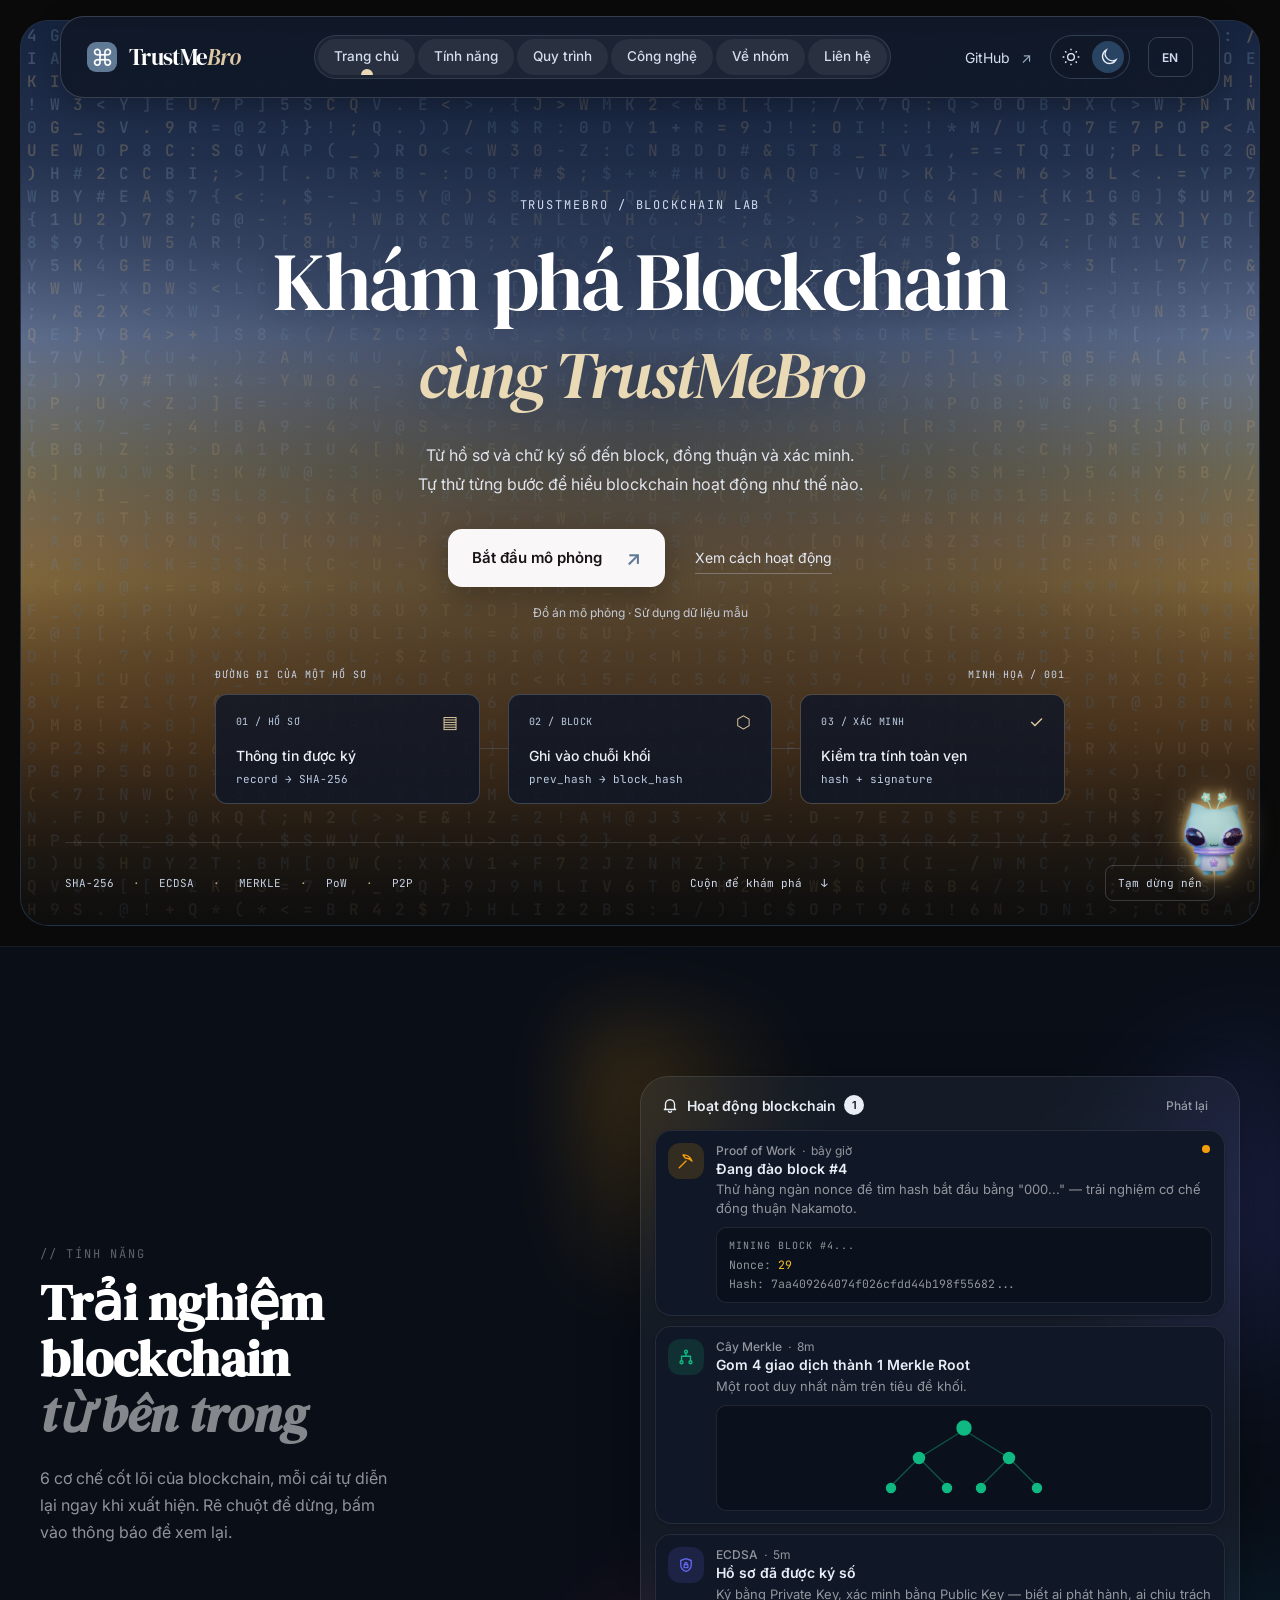
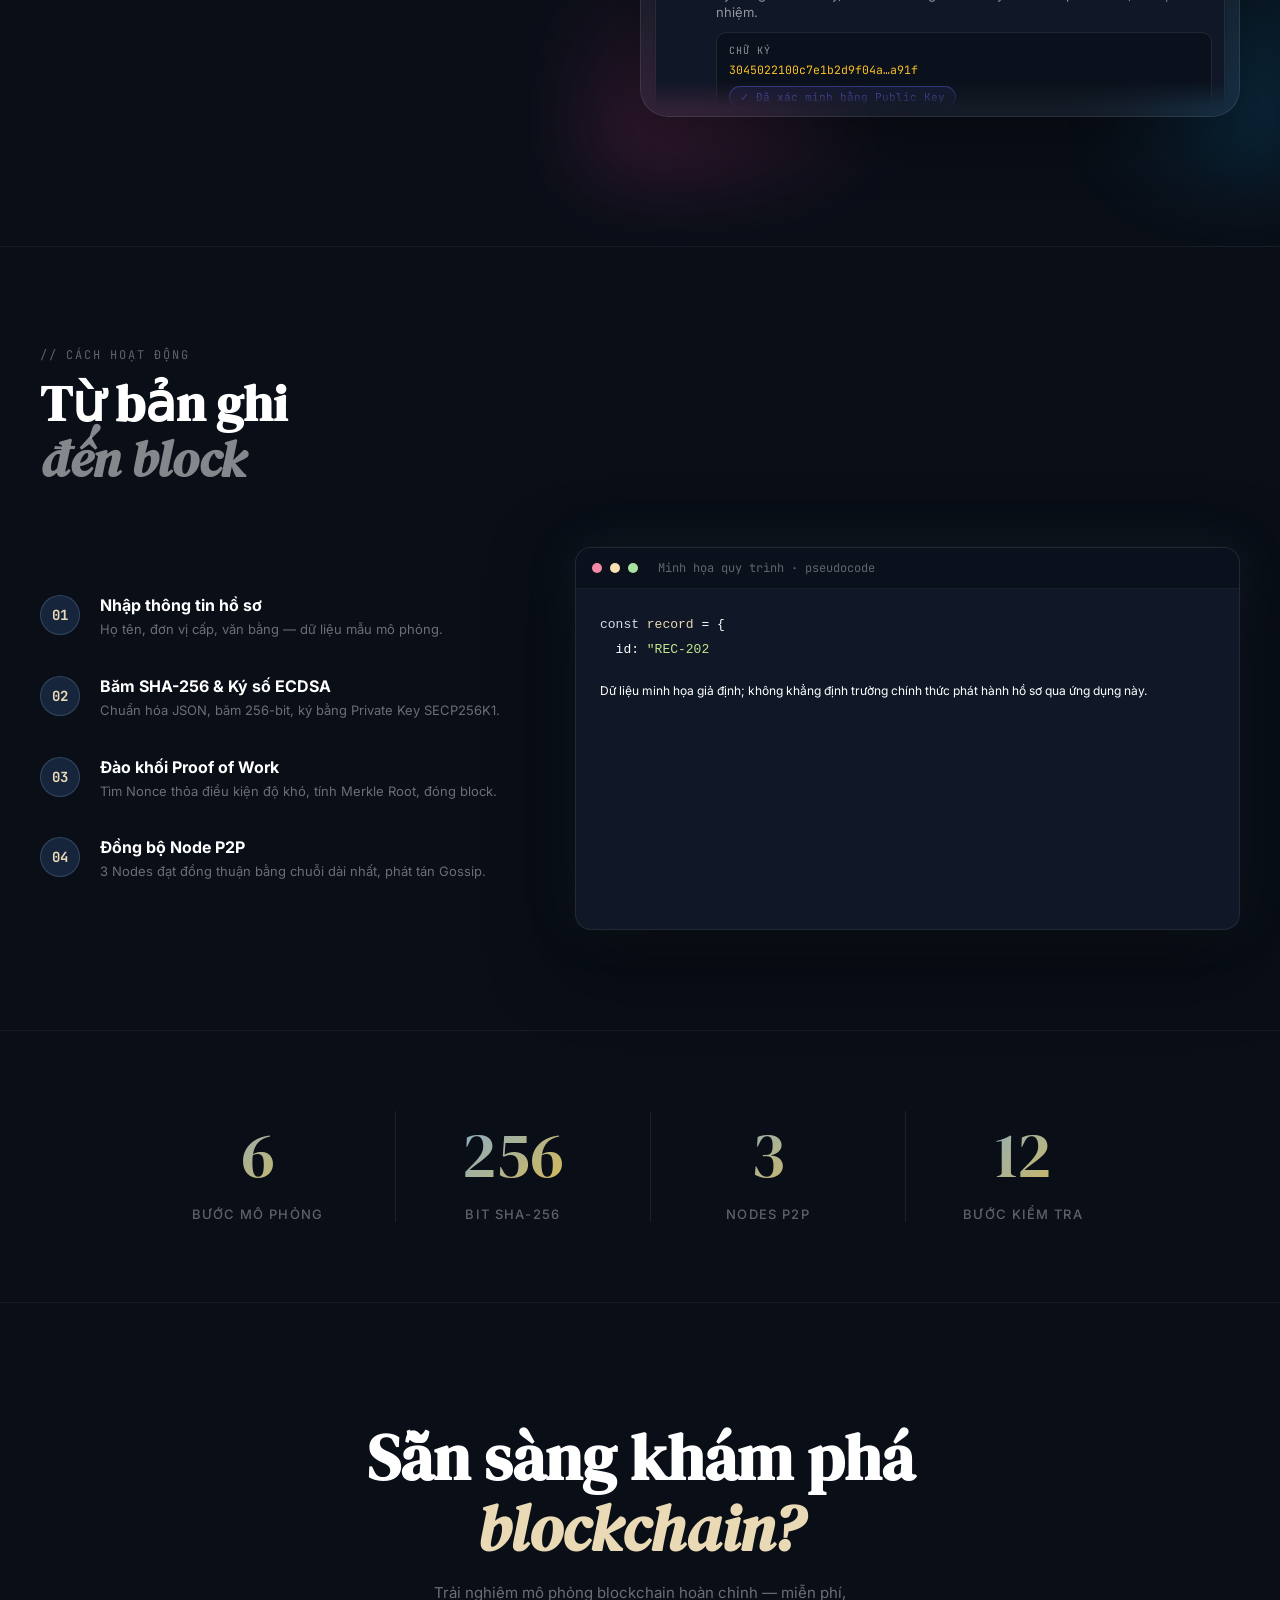
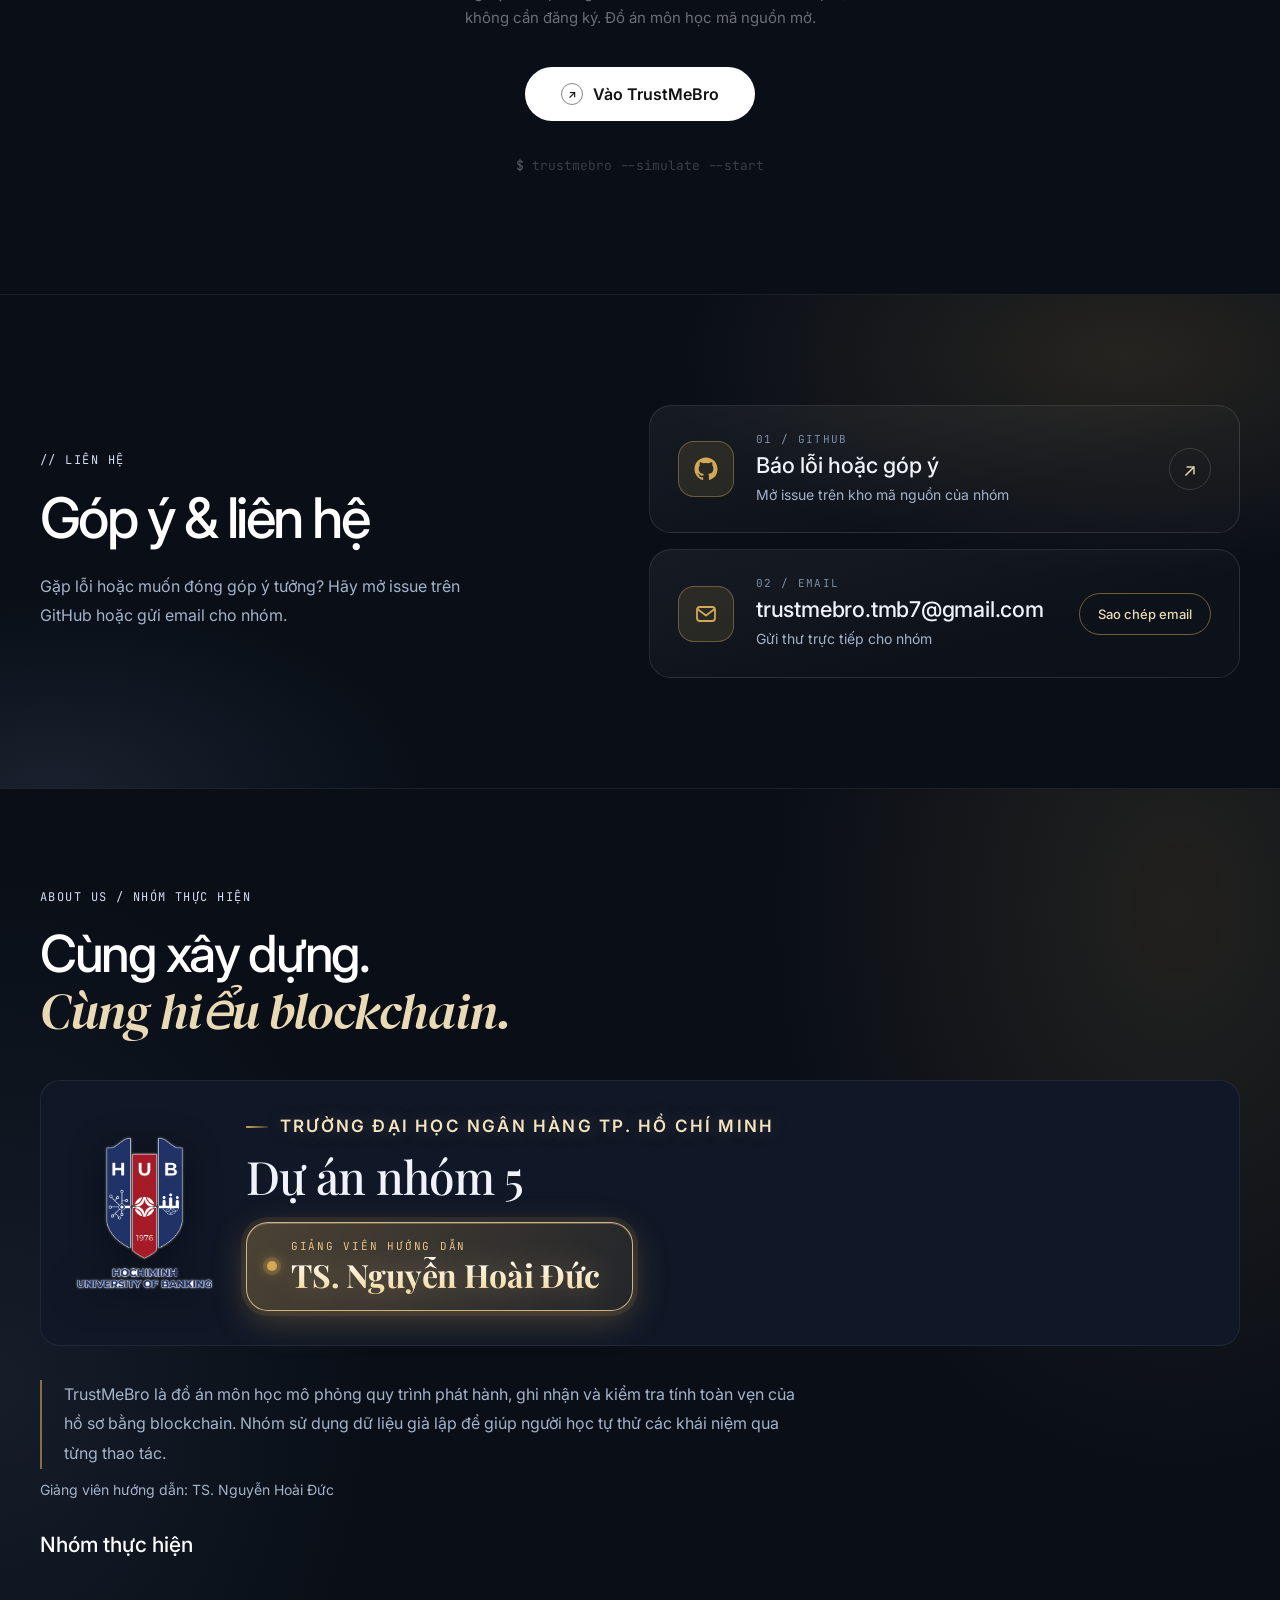
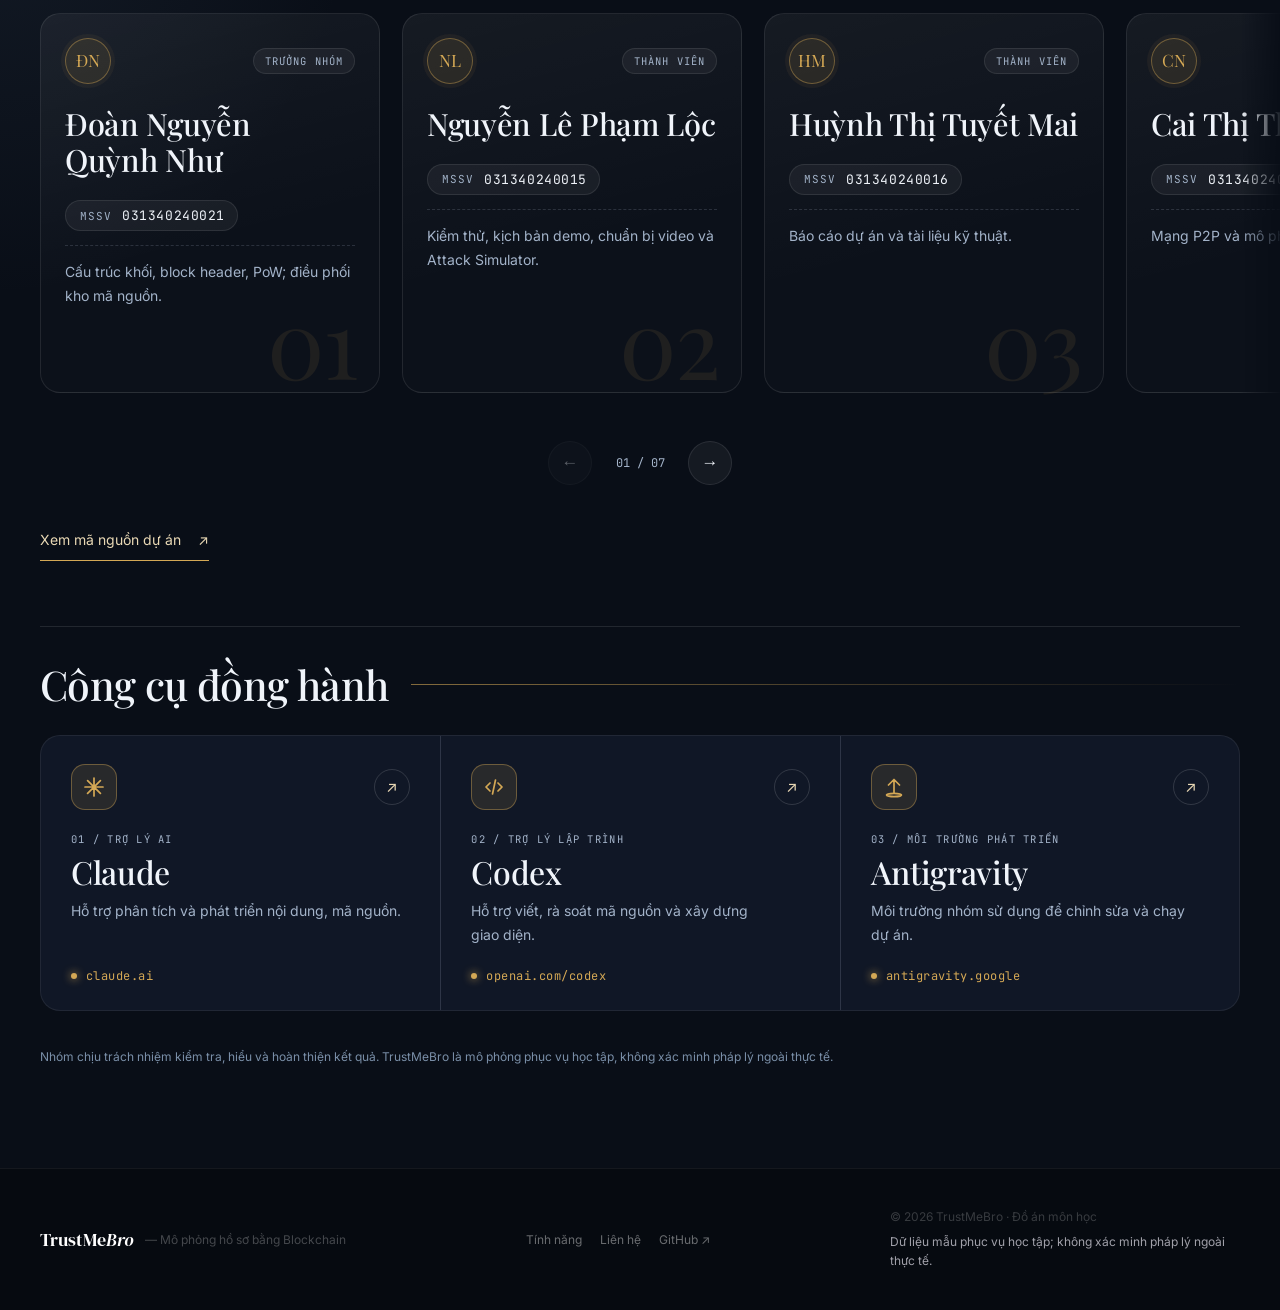
==== commit 3aaa6530: "feat: add Quiz card and unify mode card styling across modes.html" ====
--- a/landing.html
+++ b/landing.html
@@ -727,7 +727,7 @@
         <header class="new-nav">
             <a class="wordmark" href="#top" aria-label="TrustMeBro — Trang chủ"><span class="brand-symbol" aria-hidden="true">⌘</span>TrustMe<span>Bro</span></a>
             <nav id="main-nav" aria-label="Điều hướng chính"><a href="#top">Trang chủ</a><a href="#features">Tính năng</a><a href="#howtworks">Quy trình</a><a href="#stats">Công nghệ</a><a href="#about">Về nhóm</a><a href="#contact">Liên hệ</a></nav>
-            <div class="nav-utilities"><a class="nav-source" href="https://github.com/nhudoannana/TRUSTMEBRO-blockchain" target="_blank" rel="noopener noreferrer">GitHub <span class="external-label" aria-hidden="true">↗</span></a><button class="theme-switch icon-btn" id="theme-toggle" type="button" aria-label="Chuyển sang chế độ sáng" title="Chuyển sang chế độ sáng"></button><button class="theme-switch lang-btn" id="lang-toggle" type="button" aria-label="Switch to English" title="Switch to English">EN</button><button class="menu-btn" id="menu-btn" aria-expanded="false" aria-controls="main-nav" aria-label="Mở menu">☰</button></div>
+            <div class="nav-utilities"><a class="nav-source" href="https://github.com/nhudoannana/TRUSTMEBRO-blockchain" target="_blank" rel="noopener noreferrer">GitHub <span class="external-label" aria-hidden="true">↗</span></a><button class="theme-switch theme-toggle" id="theme-toggle" aria-pressed="false" type="button" aria-label="Chế độ sáng"><svg viewBox="0 0 24 24" aria-hidden="true" focusable="false"><circle cx="12" cy="12" r="4"/><path d="M12 2v2m0 16v2M2 12h2m16 0h2M5 5l1.5 1.5m11 11L19 19M5 19l1.5-1.5m11-11L19 5"/></svg><svg viewBox="0 0 24 24" aria-hidden="true" focusable="false"><path d="M20.3 15.4A8.6 8.6 0 0 1 8.6 3.7a8.6 8.6 0 1 0 11.7 11.7Z"/></svg></button><button class="theme-switch lang-btn" id="lang-toggle" type="button" aria-label="Switch to English" title="Switch to English">EN</button><button class="menu-btn" id="menu-btn" aria-expanded="false" aria-controls="main-nav" aria-label="Mở menu">☰</button></div>
         </header>
         <main class="hero-copy">
             <p class="eyebrow">TRUSTMEBRO / BLOCKCHAIN LAB</p>
@@ -1367,11 +1367,27 @@
  update();
 })();
 </script>
-<script>/* i18n & Theme */
+<script>
 (function(){
-var root=document.documentElement,tt=document.getElementById('theme-toggle'),lt=document.getElementById('lang-toggle');
-var SUN='<svg width="18" height="18" viewBox="0 0 24 24" fill="none" stroke="currentColor" stroke-width="2" stroke-linecap="round" stroke-linejoin="round" aria-hidden="true"><circle cx="12" cy="12" r="4"/><path d="M12 2v2M12 20v2M4.9 4.9l1.4 1.4M17.7 17.7l1.4 1.4M2 12h2M20 12h2M4.9 19.1l1.4-1.4M17.7 6.3l1.4-1.4"/></svg>';
-var MOON='<svg width="18" height="18" viewBox="0 0 24 24" fill="none" stroke="currentColor" stroke-width="2" stroke-linecap="round" stroke-linejoin="round" aria-hidden="true"><path d="M21 12.8A9 9 0 1 1 11.2 3a7 7 0 0 0 9.8 9.8z"/></svg>';
+  const toggle=document.getElementById('theme-toggle');
+  function apply(theme){
+    document.documentElement.dataset.theme=theme;
+    toggle.title=theme==='light'?'Chế độ tối':'Chế độ sáng';
+    toggle.setAttribute('aria-pressed',String(theme==='light'));
+    try{localStorage.setItem('trustmebro-theme',theme);}catch{}
+  }
+  function restore(){
+    try{apply(localStorage.getItem('trustmebro-theme')==='light'?'light':'dark');}
+    catch{apply(document.documentElement.dataset.theme||'dark');}
+  }
+  toggle.addEventListener('click',()=>apply(document.documentElement.dataset.theme==='light'?'dark':'light'));
+  window.addEventListener('pageshow',restore);
+  restore();
+})();
+</script>
+<script>/* i18n */
+(function(){
+var root=document.documentElement,lt=document.getElementById('lang-toggle');
 var T={
 "Trang chủ":"Home","Tính năng":"Features","Quy trình":"Process","Công nghệ":"Technology","Về nhóm":"About us","Liên hệ":"Contact",
 "Khám phá Blockchain":"Explore Blockchain","cùng TrustMeBro":"with TrustMeBro",
@@ -1449,21 +1465,15 @@
  if(lang==='en'){if(orig.has(n))return;if(Object.prototype.hasOwnProperty.call(T,k)){orig.set(n,raw);n.nodeValue=raw.replace(k,function(){return T[k]});}}
  else if(orig.has(n)){n.nodeValue=orig.get(n);orig.delete(n);}}
 function walk(){var w=document.createTreeWalker(document.body,NodeFilter.SHOW_TEXT,{acceptNode:function(n){var p=n.parentNode&&n.parentNode.nodeName;return(p==='SCRIPT'||p==='STYLE')?NodeFilter.FILTER_REJECT:NodeFilter.FILTER_ACCEPT}}),a=[],n;while((n=w.nextNode()))a.push(n);a.forEach(tr);}
-function labels(){var light=root.dataset.theme==='light',en=lang==='en';
- var tl=en?(light?'Switch to dark mode':'Switch to light mode'):(light?'Chuyển sang chế độ tối':'Chuyển sang chế độ sáng');
- tt.setAttribute('aria-label',tl);tt.title=tl;tt.setAttribute('aria-pressed',String(light));
+function labels(){var en=lang==='en';
  var ll=en?'Chuyển sang tiếng Việt':'Switch to English';lt.textContent=en?'VI':'EN';lt.setAttribute('aria-label',ll);lt.title=ll;
  var mb=document.getElementById('menu-btn');if(mb)mb.setAttribute('aria-label',en?'Open menu':'Mở menu');
  document.title=TITLE[lang];root.lang=lang;}
-function setTheme(m){root.dataset.theme=m;tt.innerHTML=m==='light'?MOON:SUN;labels();try{localStorage.setItem('trustmebro-theme',m)}catch(e){}}
 function setLang(l){lang=l;try{localStorage.setItem('trustmebro-lang',l)}catch(e){}walk();labels();}
-tt.addEventListener('click',function(){setTheme(root.dataset.theme==='light'?'dark':'light')});
 lt.addEventListener('click',function(){setLang(lang==='vi'?'en':'vi')});
 var gt=document.getElementById('glitch-toggle');
 if(gt)new MutationObserver(function(){if(lang==='en')walk()}).observe(gt,{childList:true});
-function restore(){var m='dark';try{m=localStorage.getItem('trustmebro-theme')==='light'?'light':'dark'}catch(e){}setTheme(m);}
-window.addEventListener('pageshow',restore);
-restore();walk();labels();
+walk();labels();
 })();
 </script>
 <script>/* LetterDotGrid */
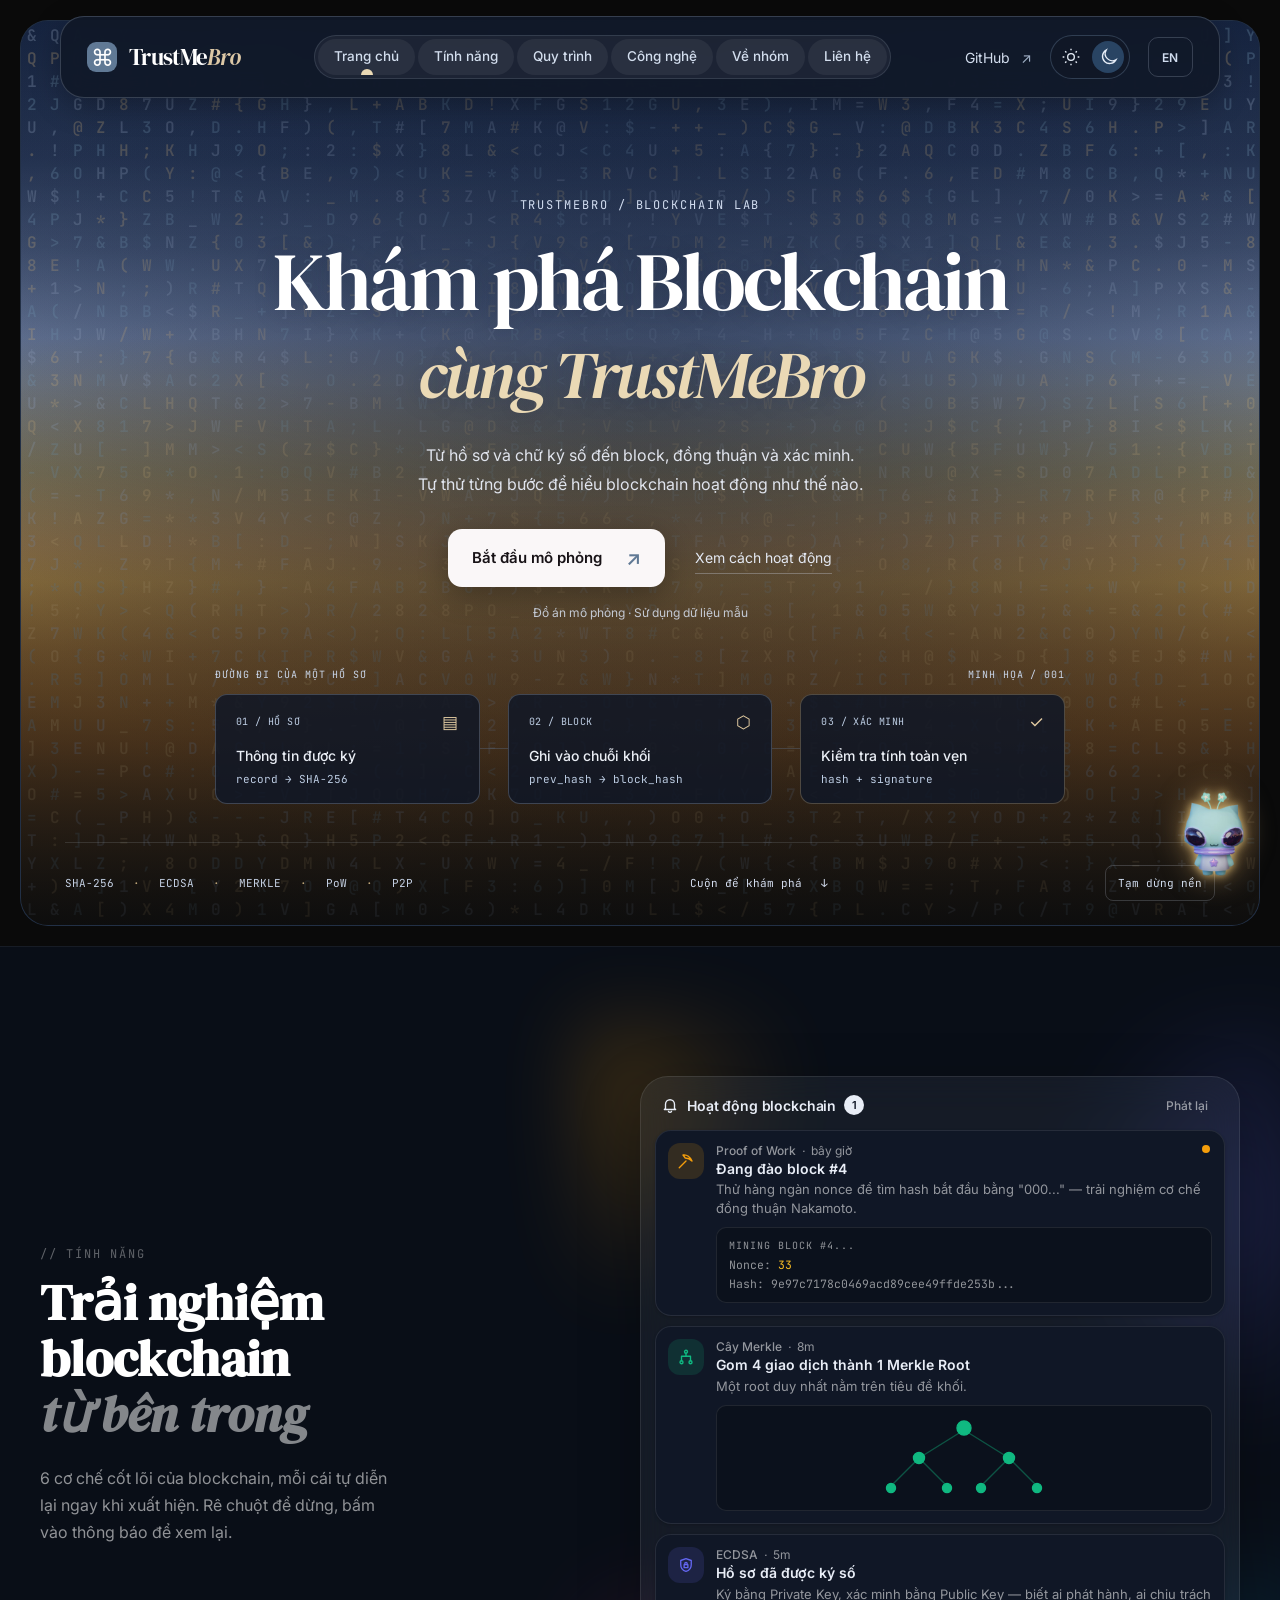
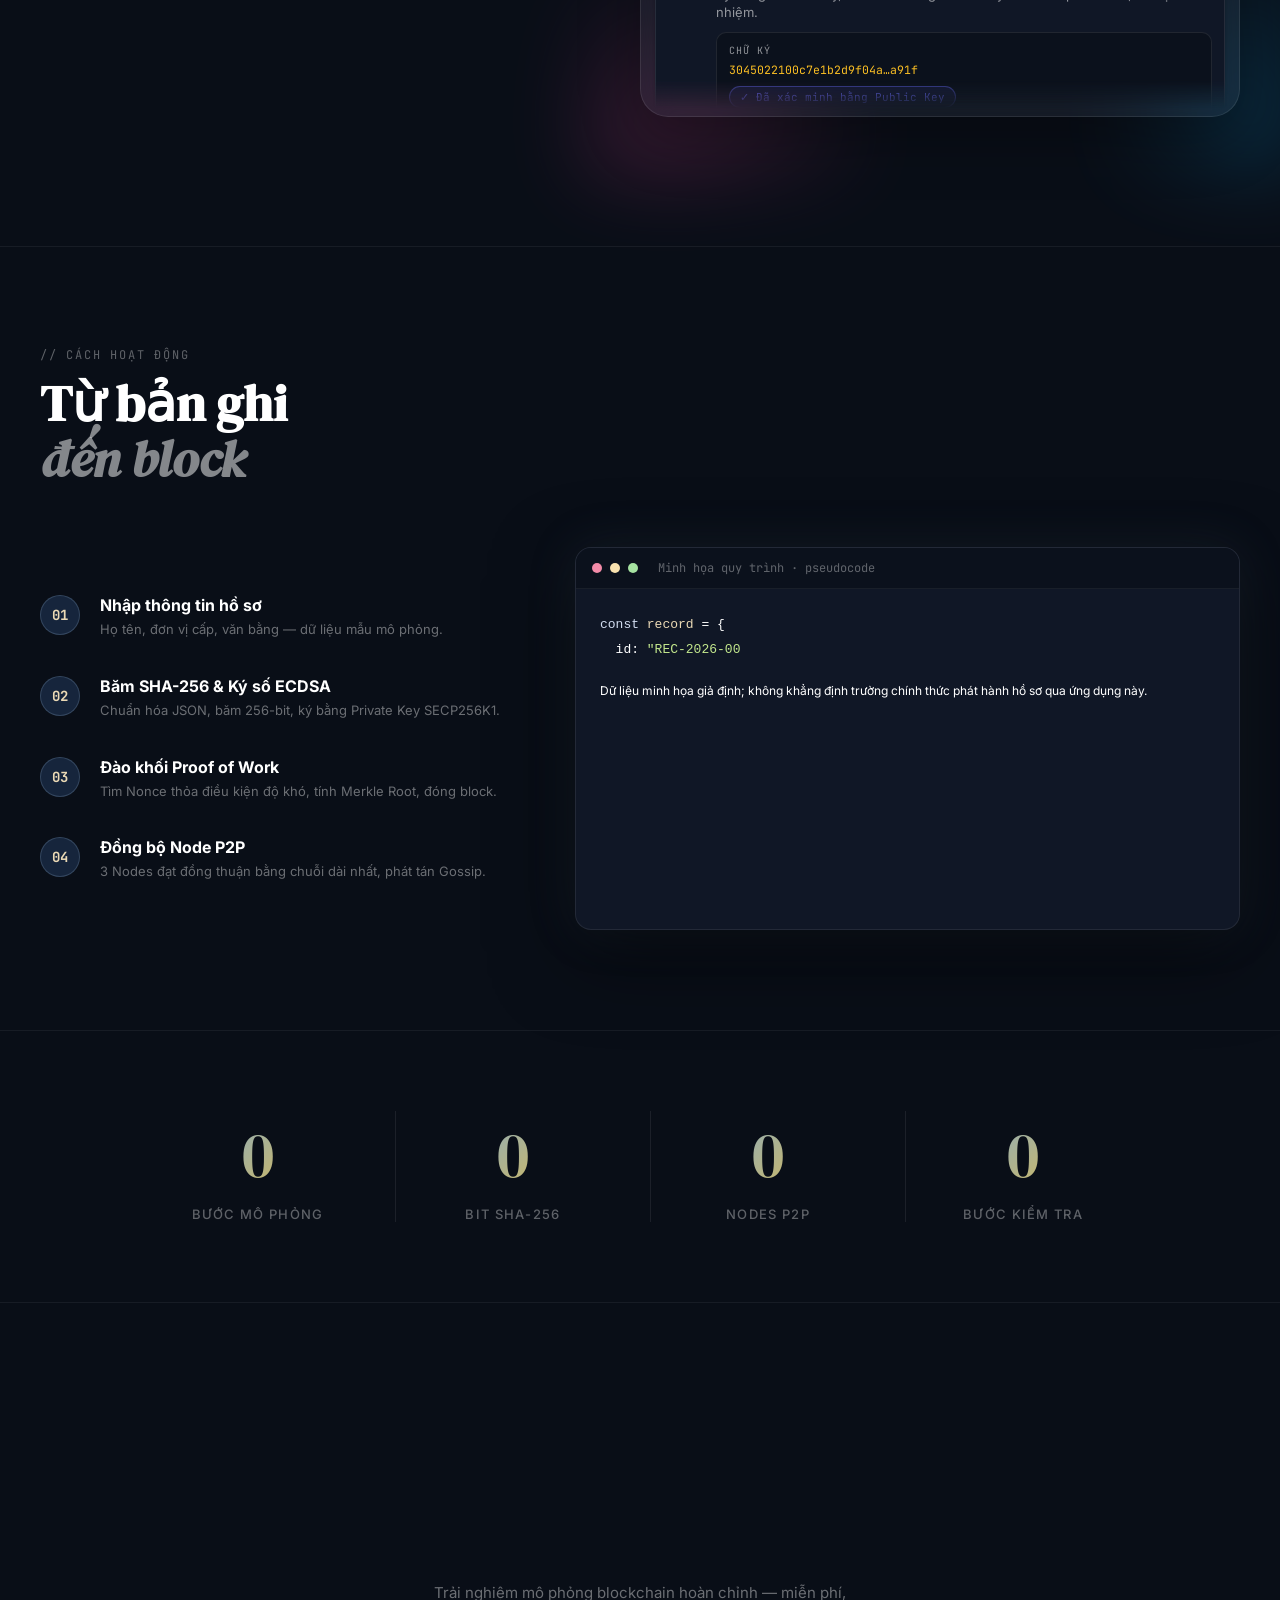
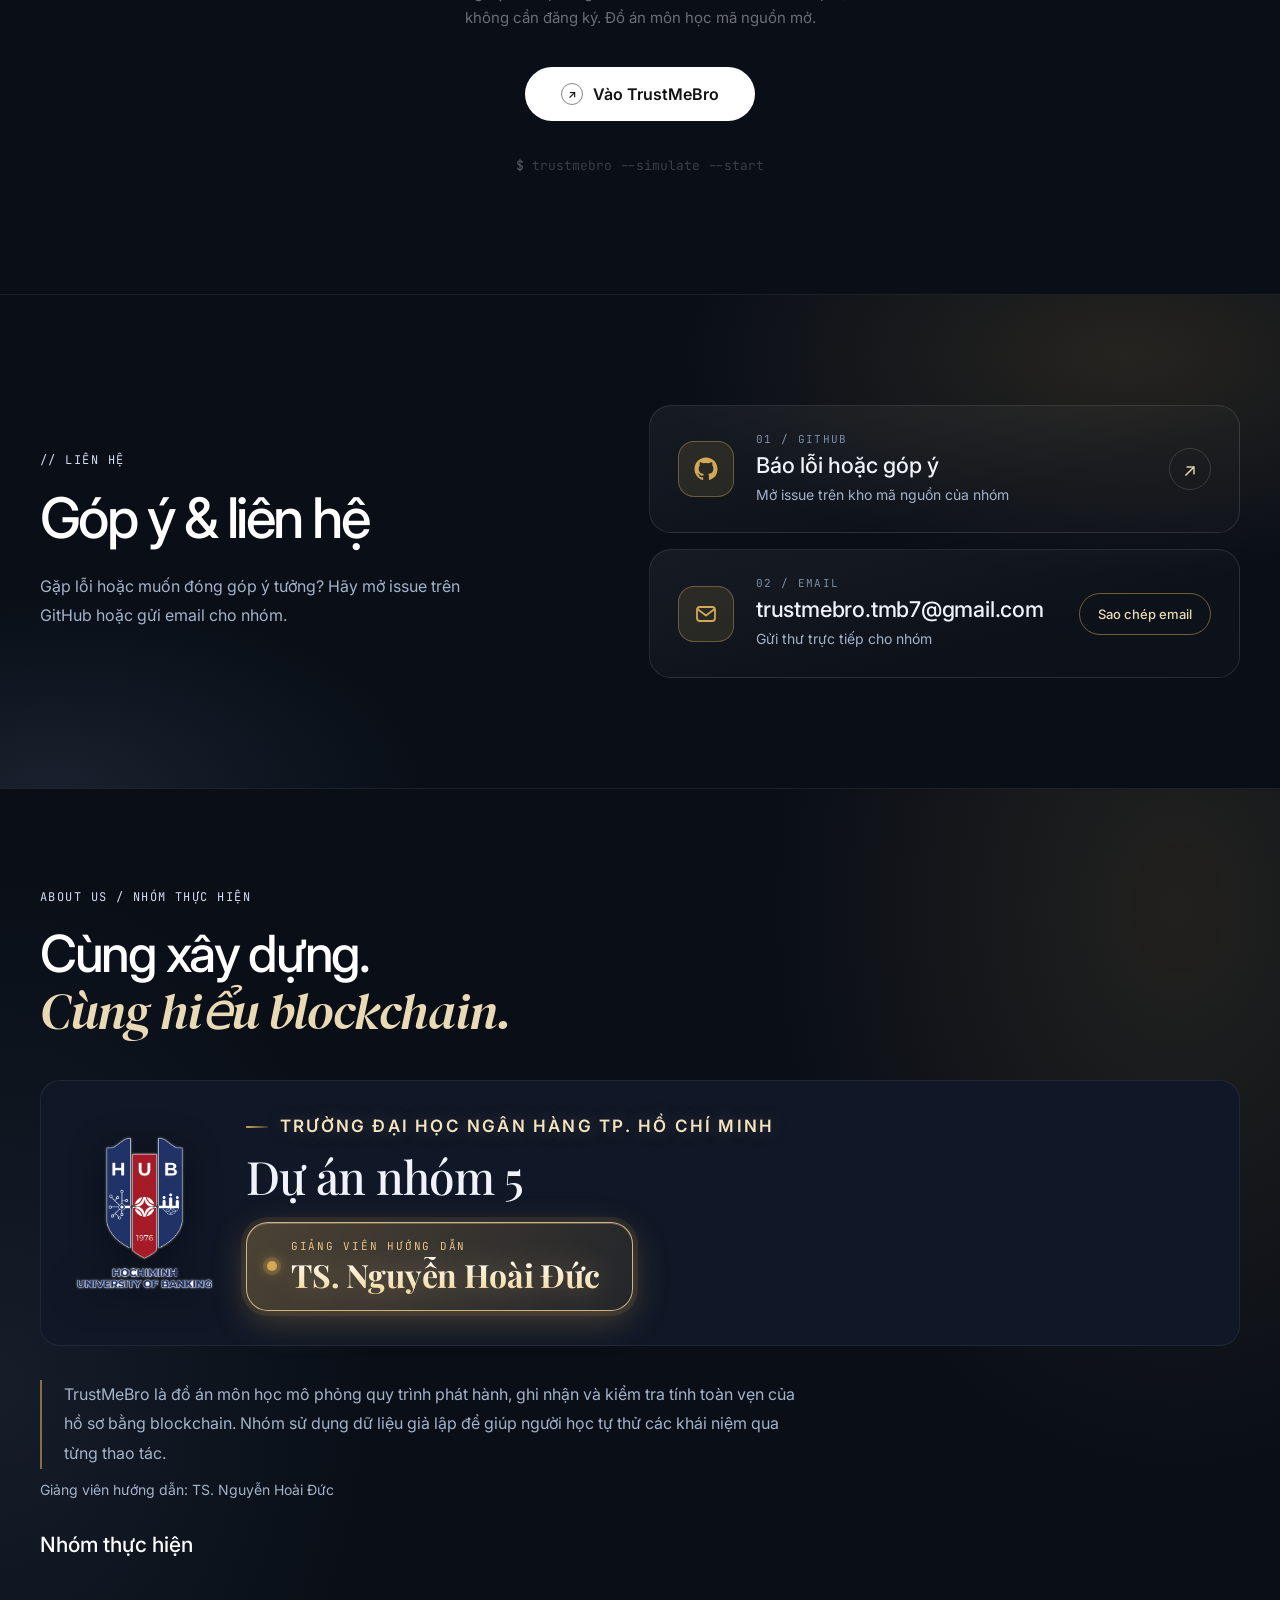
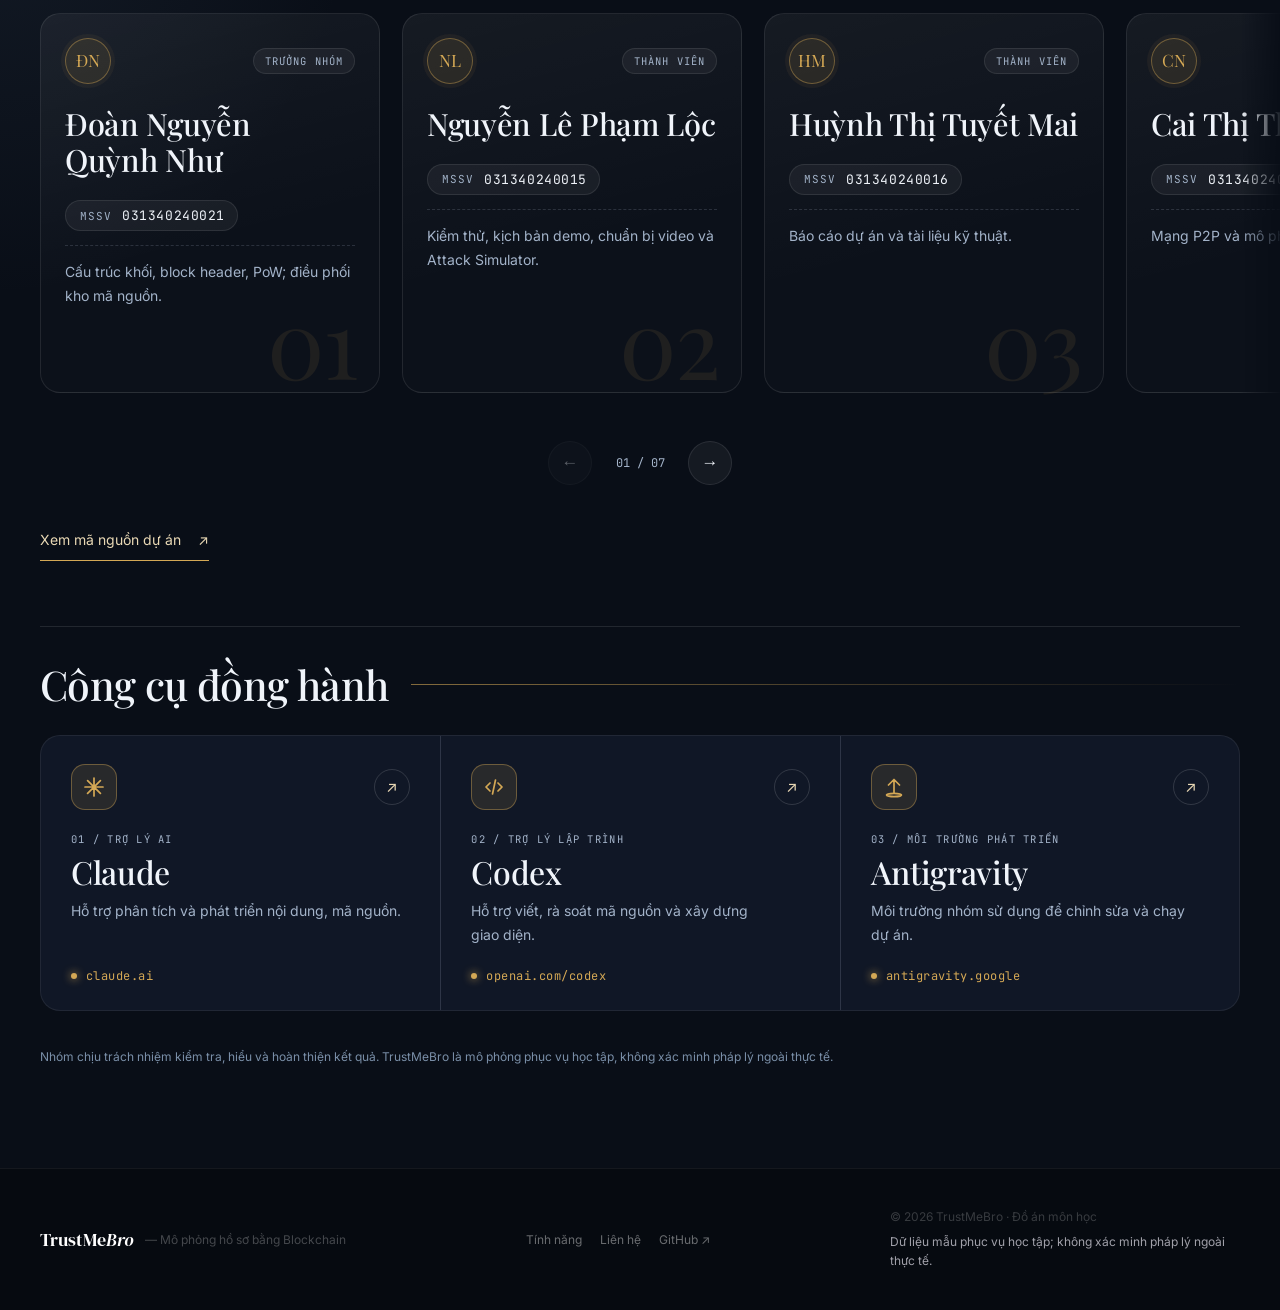
==== commit c988d6a3: "feat(ui): standardize floating pill navbar and add cross-page bilingual localization" ====
--- a/landing.html
+++ b/landing.html
@@ -1433,13 +1433,13 @@
 "// LIÊN HỆ":"// CONTACT","Góp ý & liên hệ":"Feedback & contact",
 "Gặp lỗi hoặc muốn đóng góp ý tưởng? Hãy mở issue trên GitHub hoặc gửi email cho nhóm.":"Found a bug or have an idea? Open an issue on GitHub or email the team.",
 "Báo lỗi / góp ý trên GitHub ↗":"Report issues / feedback on GitHub ↗",
-"Giảng viên hướng dẫn":"Supervisor","TS. Nguyễn Hoài Đức":"Dr. Nguyễn Hoài Đức",
+"Giảng viên hướng dẫn":"Supervisor","TS. Nguyễn Hoài Đức":"Nguyễn Hoài Đức, Ph.D.",
 "Báo lỗi hoặc góp ý":"Report a bug or suggest an idea","Mở issue trên kho mã nguồn của nhóm":"Open an issue on the team's repository","Gửi thư trực tiếp cho nhóm":"Email the team directly","Sao chép email":"Copy email",
 "— Mô phỏng hồ sơ bằng Blockchain":"— Blockchain record simulation","© 2026 TrustMeBro · Đồ án môn học":"© 2026 TrustMeBro · Course project",
 "Dữ liệu mẫu phục vụ học tập; không xác minh pháp lý ngoài thực tế.":"Sample data for learning only; no real-world legal verification.",
 "Trường Đại học Ngân hàng TP. Hồ Chí Minh":"Ho Chi Minh City University of Banking",
 "Dự án nhóm 5":"Team 5 project",
-"Giảng viên hướng dẫn: TS. Nguyễn Hoài Đức":"Supervisor: Dr. Nguyễn Hoài Đức",
+"Giảng viên hướng dẫn: TS. Nguyễn Hoài Đức":"Supervisor: Nguyễn Hoài Đức, Ph.D.",
 "STT":"No.",
 "Họ và tên":"Full name",
 "MSSV":"Student ID",
